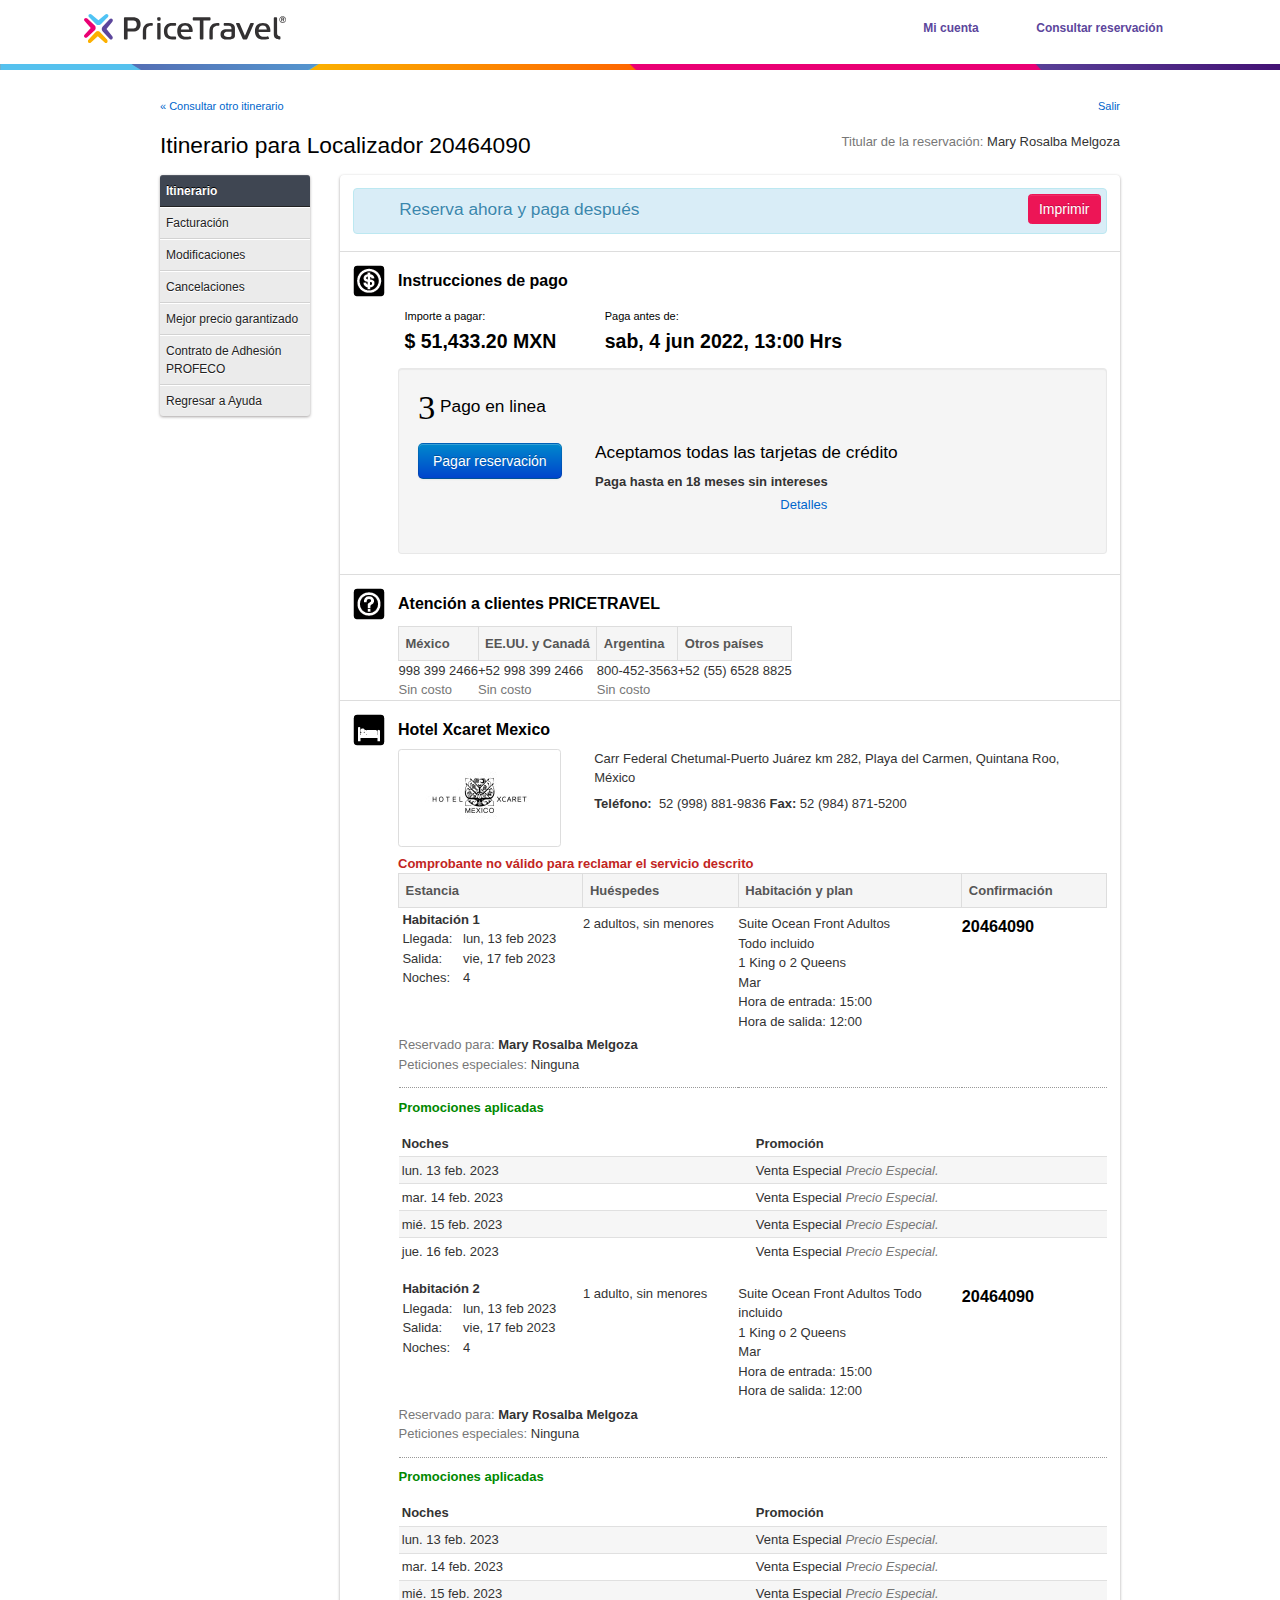
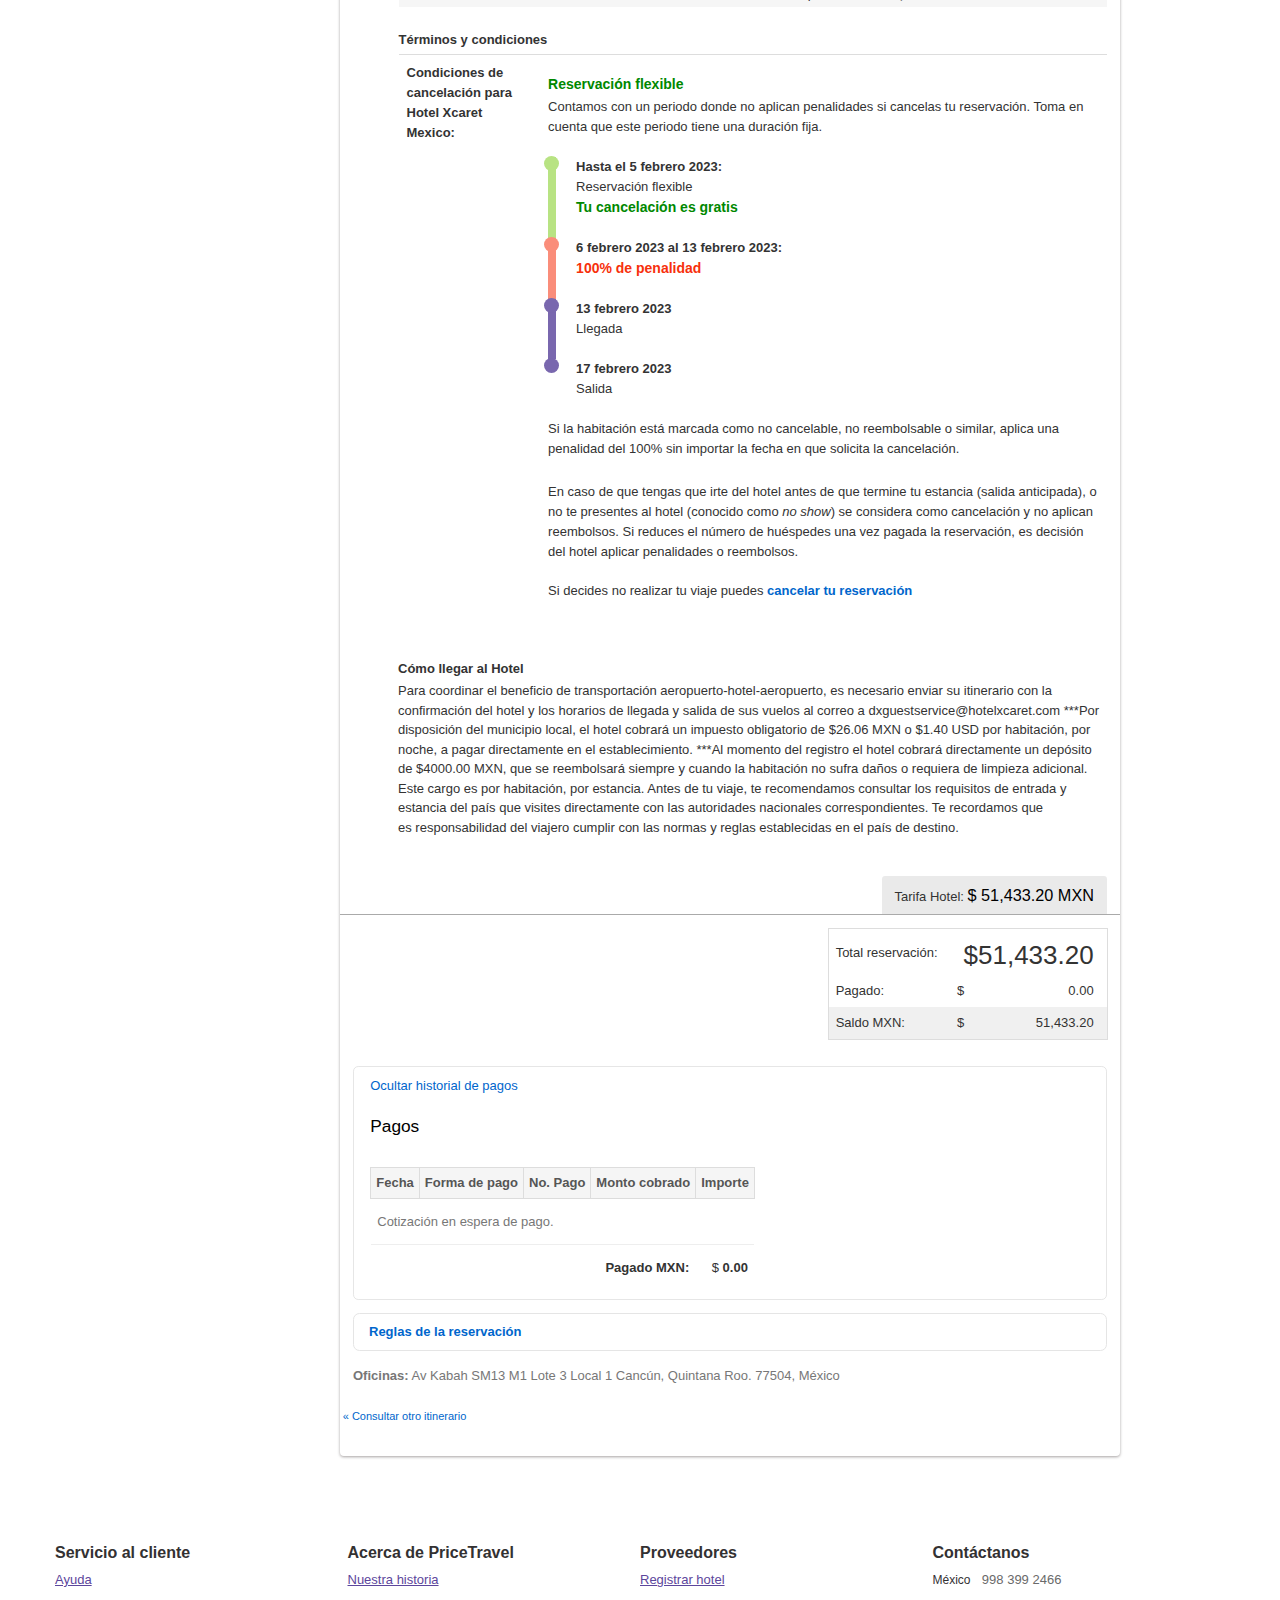
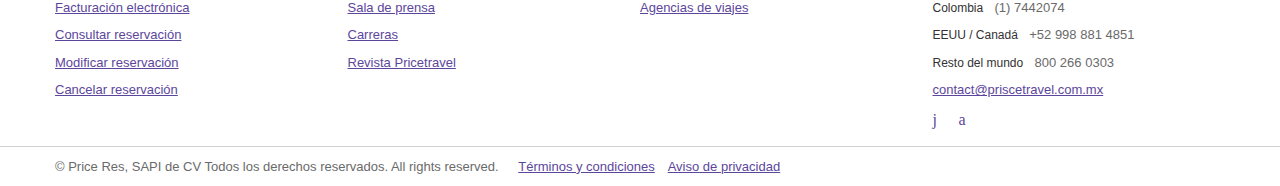
==== Itinerario para Localizador 20464090.html @ 90965171 "Add files via upload" ====
<!DOCTYPE html PUBLIC "-//W3C//DTD XHTML 1.0 Strict//EN" "http://www.w3.org/TR/xhtml1/DTD/xhtml1-strict.dtd">
<!-- saved from url=(0109)file:///C:/Users/K%20A%20i%20S%20e%20N/Pictures/Camera%20Roll/Itinerario%20para%20Localizador%2020464090.html -->
<html xmlns="http://www.w3.org/1999/xhtml"><head><meta http-equiv="Content-Type" content="text/html; charset=UTF-8">
   <title>
   Itinerario para Localizador 20464090
</title>    
       
        
   <link rel="SHORTCUT ICON" href="https://3.cdnpt.com/images/favicon3.ico">
   <link href="./Itinerario para Localizador 20464090_files/master.css" rel="stylesheet" type="text/css">
   <link href="./Itinerario para Localizador 20464090_files/header.css" rel="stylesheet" type="text/css">
   <link href="./Itinerario para Localizador 20464090_files/bootstrap.css" rel="stylesheet" type="text/css">
   <link href="./Itinerario para Localizador 20464090_files/spritespt.css" rel="stylesheet" type="text/css">
   <script type="text/javascript" src="./Itinerario para Localizador 20464090_files/jquery-1.7.2.min.js.descarga"></script>
   <script type="text/javascript" src="./Itinerario para Localizador 20464090_files/jquery.colorbox-min.js.descarga"></script>
   <link href="./Itinerario para Localizador 20464090_files/colorbox.css" rel="stylesheet" type="text/css">

   
   <link href="./Itinerario para Localizador 20464090_files/itinerary.css" rel="stylesheet" type="text/css">
   <link href="./Itinerario para Localizador 20464090_files/itinerario2.css" rel="stylesheet" type="text/css">
   <link href="./Itinerario para Localizador 20464090_files/itineraryprint.css" rel="stylesheet" type="text/css" media="print">
   <link href="./Itinerario para Localizador 20464090_files/itinerarioprint.css" rel="stylesheet" type="text/css" media="print">
   
    <link href="./Itinerario para Localizador 20464090_files/header.css" rel="stylesheet" type="text/css">
     
     

   <style type="text/css">
      .fl-paymentLink {margin-top: 1em;}
      .fl-paymentLink .fl + .fl {margin-left: 5%;}
      .fl-paymentLink .well > h3 { margin: 0 0 1em 0;}
   </style>
    
   
</head>

<body><div id="cboxOverlay" style="display: none;"></div><div id="colorbox" class="" style="padding-bottom: 42px; padding-right: 42px; display: none;"><div id="cboxWrapper" style=""><div style=""><div id="cboxTopLeft" style="float: left;"></div><div id="cboxTopCenter" style="float: left;"></div><div id="cboxTopRight" style="float: left;"></div></div><div style="clear: left;"><div id="cboxMiddleLeft" style="float: left;"></div><div id="cboxContent" style="float: left;"><div id="cboxLoadedContent" class="" style="width: 0px; height: 0px; overflow: hidden;"></div><div id="cboxLoadingOverlay" class="" style=""></div><div id="cboxLoadingGraphic" class="" style=""></div><div id="cboxTitle" class="" style=""></div><div id="cboxCurrent" class="" style=""></div><div id="cboxNext" class="" style=""></div><div id="cboxPrevious" class="" style=""></div><div id="cboxSlideshow" class="" style=""></div><div id="cboxClose" class="" style=""></div></div><div id="cboxMiddleRight" style="float: left;"></div></div><div style="clear: left;"><div id="cboxBottomLeft" style="float: left;"></div><div id="cboxBottomCenter" style="float: left;"></div><div id="cboxBottomRight" style="float: left;"></div></div></div><div style="position: absolute; width: 9999px; visibility: hidden; display: none;"></div></div><div id="cboxOverlay" style="display: none;"></div><div id="colorbox" class="" style="padding-bottom: 42px; padding-right: 42px; display: none;"><div id="cboxWrapper" style=""><div style=""><div id="cboxTopLeft" style="float: left;"></div><div id="cboxTopCenter" style="float: left;"></div><div id="cboxTopRight" style="float: left;"></div></div><div style="clear: left;"><div id="cboxMiddleLeft" style="float: left;"></div><div id="cboxContent" style="float: left;"><div id="cboxLoadedContent" class="" style="width: 0px; height: 0px; overflow: hidden;"></div><div id="cboxLoadingOverlay" class="" style=""></div><div id="cboxLoadingGraphic" class="" style=""></div><div id="cboxTitle" class="" style=""></div><div id="cboxCurrent" class="" style=""></div><div id="cboxNext" class="" style=""></div><div id="cboxPrevious" class="" style=""></div><div id="cboxSlideshow" class="" style=""></div><div id="cboxClose" class="" style=""></div></div><div id="cboxMiddleRight" style="float: left;"></div></div><div style="clear: left;"><div id="cboxBottomLeft" style="float: left;"></div><div id="cboxBottomCenter" style="float: left;"></div><div id="cboxBottomRight" style="float: left;"></div></div></div><div style="position: absolute; width: 9999px; visibility: hidden; display: none;"></div></div>

<script type="text/javascript">
   function hideSplash()
   {
      document.getElementById('splash').style.display = 'none';
      document.getElementById('splashContent').style.display = '';
   }
   
   function showSplash()
   {
      document.getElementById('splash').style.display='';
      document.getElementById('splashContent').style.display='none';
      setInterval("showDotsSplash()", 70);
   }
</script>

<center>
   <div id="splash" style="color: #3366AA; left: 0px; width: 100%; display:none">
      <img style="margin: 0 0 70px 0;" src="./Itinerario para Localizador 20464090_files/logosplash2.gif" alt="PRICETRAVEL">
      <h1>
         Estamos procesando tu solicitud
         <span id="dotsSplash" style="position: absolute; display:"></span>
      </h1>
      
      <img id="aniSpl" style="display:none" src="./Itinerario para Localizador 20464090_files/splashv4.gif" alt="...">
      <script type="text/javascript">
         var iDot = 1
         
         function showDotsSplash()
         {
            if (iDot>7)
            {
               iDot = 0;
               document.getElementById('dotsSplash').innerHTML = "";
            }
            
            document.getElementById('dotsSplash').innerHTML = document.getElementById('dotsSplash').innerHTML + ".";
            iDot+=1;
         }
      </script>
      <h2>
         998 881 4851
      </h2>
      <h4 class="higLit">
         Llámanos sin costo desde México</h4>
   </div>
</center>

    
   <div id="splashContent">
      <div id="divRoomQuoted" style="position: absolute; display: none; left: 526px; z-index: 2;" onmouseout="javascript:hidePopup();"></div>
      <div id="container2"> 
      

<div class="header-container">
    <div class="header-row">
        <div class="header-column header-logo">
            <a href="https://www.pricetravel.com/">
                <svg class="pt-logo" xmlns:xlink="http://www.w3.org/1999/xlink" height="30px" version="1.1" viewBox="0 0 202 30" width="202px" xmlns="http://www.w3.org/2000/svg">
                    <defs>
                        <polygon id="path-1" points="0.546432534 0.423404922 20.4499069 0.423404922 20.4499069 12.4444444 0.546432534 12.4444444"></polygon>
                        <polygon id="path-3" points="0 0.625265723 11.8201447 0.625265723 11.8201447 20.550573 0 20.550573"></polygon>
                    </defs>
                    <g stroke="none" stroke-width="1" fill="none" fill-rule="evenodd">
                        <g id="Image-/-Logotipo">
                            <path d="M14.4377117,6.33697342 L7.51870238,0.526243898 C6.81442203,-0.175414632 5.67205106,-0.175414632 4.96777071,0.526243898 C4.26349035,1.22790242 4.26349035,2.36538164 4.96777071,3.06767921 L12.0593223,10.1334701 C13.3691042,11.4370979 15.499905,11.4370979 16.8103283,10.132831 L23.8890514,3.07982084 C24.2411916,2.72899158 24.4175824,2.26952666 24.4175824,1.8094227 C24.4175824,1.34931874 24.2411916,0.889853828 23.8890514,0.539024563 C23.1847711,-0.162633967 22.0430416,-0.162633967 21.3387612,0.539024563 L14.4377117,6.33697342 Z" id="Fill-1" fill="#4FC3F4"></path>
                            <path d="M22.6695055,5.08333333 C22.7272198,5.02555556 22.7838242,4.96888889 22.835989,4.91666667 L22.6695055,5.08333333 Z" id="Fill-3" fill="#4E67F1"></path>
                            <path d="M22.8476429,3.79388889 L22.9408736,3.70055556 C22.8198956,3.82166667 22.694478,3.94722222 22.5646209,4.07722222 L22.8476429,3.79388889 Z" id="Fill-5" fill="#4E67F1"></path>
                            <path d="M22.9519725,4.80055556 L22.553522,5.19944444 C22.7111264,5.04166667 22.846533,4.90611111 22.9519725,4.80055556" id="Fill-7" fill="#4E67F1"></path>
                            <path d="M22.6695055,3.97222222 C22.7272198,3.91444444 22.7838242,3.85777778 22.835989,3.80555556 L22.6695055,3.97222222 Z" id="Fill-9" fill="#4E67F1"></path>
                            <path d="M23.957533,3.79388889 L24.0507637,3.70055556 C23.9297857,3.82166667 23.8043681,3.94722222 23.674511,4.07722222 L23.957533,3.79388889 Z" id="Fill-11" fill="#4E67F1"></path>
                            <path d="M24.0618626,3.68944444 L23.6634121,4.08833333 C23.8210165,3.93055556 23.9564231,3.795 24.0618626,3.68944444" id="Fill-13" fill="#4E67F1"></path>
                            <g id="Group-17" transform="translate(3.329670, 16.666667)">
                                <g id="Fill-15-Clipped">
                                    <mask id="mask-2" fill="white">
                                        <use xlink:href="#path-1"></use>
                                    </mask>
                                    <g id="path-1"></g>
                                    <path d="M10.4890636,5.58845432 L17.3822547,11.8749729 C18.083907,12.634084 19.2220153,12.6347753 19.9236677,11.8749729 C20.62532,11.1165531 20.62532,9.88524444 19.9236677,9.12544198 L12.858578,1.4810963 C11.5536836,0.0707259259 9.4308338,0.0707259259 8.12530033,1.48178766 L1.07299131,9.11230618 C0.722165134,9.49186173 0.546432534,9.98894814 0.546432534,10.4867259 C0.546432534,10.9845037 0.722165134,11.4815901 1.07299131,11.861837 C1.77464365,12.6202568 2.91211286,12.6202568 3.61376521,11.861837 L10.4890636,5.58845432 Z" id="Fill-15" fill="#FCB000" mask="url(#mask-2)"></path>
                                </g>
                            </g>
                            <path d="M22.5163292,14.994748 L28.3285214,7.702299 C29.0303662,6.96010812 29.0335506,5.75362431 28.3368008,5.00668883 C27.6394142,4.26043114 26.5057629,4.25636434 25.8039181,4.99855523 L18.7402513,12.4692657 C17.4365523,13.8492662 17.4301834,16.1002397 18.725603,17.4890517 L25.7332241,24.9929742 C26.0822358,25.3657642 26.5395176,25.5535148 26.9980733,25.5555481 C27.4566288,25.5569038 27.9151844,25.3718644 28.2661068,25.0011079 C28.9673148,24.258917 28.971136,23.0524331 28.2743863,22.3054977 L22.5163292,14.994748 Z" id="Fill-18" fill="#5C469C"></path>
                            <g id="Group-22" transform="translate(0.000000, 3.333333)">
                                <g id="Fill-20-Clipped">
                                    <mask id="mask-4" fill="white">
                                        <use xlink:href="#path-3"></use>
                                    </mask>
                                    <g id="path-3"></g>
                                    <path d="M6.75288589,10.5929158 L0.563028754,17.4757778 C-0.184420574,18.1762828 -0.188490171,19.3150033 0.554211294,20.0193468 C1.29691276,20.72433 2.50422655,20.7281683 3.25167589,20.0276633 L10.7743261,12.9765522 C12.162737,11.6740606 12.1695196,9.54887542 10.7899262,8.23806734 L3.32696343,1.15624916 C2.95527356,0.803757576 2.46827844,0.626552189 1.9799268,0.625272728 C1.49157515,0.623993266 1.0032235,0.798 0.62949884,1.14857239 C-0.117272222,1.84843771 -0.12134182,2.98779798 0.62068138,3.69214141 L6.75288589,10.5929158 Z" id="Fill-20" fill="#EA0074" mask="url(#mask-4)"></path>
                                </g>
                            </g>
                            <path d="M73.2527473,9.63483146 L73.2527473,24.809613 C73.2527473,25.221598 73.5818995,25.5555556 73.9879564,25.5555556 L75.847205,25.5555556 C76.2538771,25.5555556 76.5836447,25.2203496 76.5824141,24.8083646 L76.5541132,9.63358302 C76.553498,9.22222222 76.224961,8.88888889 75.8189041,8.88888889 L73.9879564,8.88888889 C73.5818995,8.88888889 73.2527473,9.22284644 73.2527473,9.63483146" id="Fill-23" fill="#333132"></path>
                            <path d="M109.53409,6.43263696 L115.82715,6.43263696 L115.82715,24.7792619 C115.82715,25.2078542 116.169731,25.5555556 116.592009,25.5555556 L118.671913,25.5555556 C119.094836,25.5555556 119.437416,25.2078542 119.437416,24.7792619 L119.437416,6.43263696 L125.762613,6.43263696 C126.184893,6.43263696 126.527473,6.08493567 126.527473,5.65634327 L126.527473,4.10962702 C126.527473,3.68038228 126.184893,3.33333333 125.762613,3.33333333 L109.53409,3.33333333 C109.111811,3.33333333 108.769231,3.68038228 108.769231,4.10962702 L108.769231,5.65634327 C108.769231,6.08493567 109.111811,6.43263696 109.53409,6.43263696" id="Fill-25" fill="#333132"></path>
                            <path d="M193.106653,19.2900951 L193.106653,17.6974717 C193.109745,17.6994202 193.114075,17.7013688 193.117168,17.7039669 L193.078818,8.52364893 C193.07758,8.52364893 193.076344,8.52429846 193.075106,8.52429846 L193.075106,4.11730417 C193.075106,3.68407422 192.741088,3.33333333 192.328513,3.33333333 L190.538421,3.33333333 C190.125846,3.33333333 189.791209,3.68407422 189.791209,4.11730417 L189.791209,12.1245887 L189.791209,20.186433 C189.791209,22.0804338 190.391205,23.458066 191.592435,24.3160821 C192.016763,24.6200576 192.472636,24.8701228 192.959437,25.0656284 C193.558196,25.3104974 194.807673,25.470929 195.639008,25.552119 C196.076324,25.5949873 196.450549,25.231256 196.450549,24.7707462 L196.450549,23.0703024 C196.450549,22.6948798 196.196943,22.362975 195.844367,22.3025697 C194.020255,21.9914494 193.106653,21.1750027 193.106653,19.2900951" id="Fill-27" fill="#333132"></path>
                            <path d="M67.0542293,8.88888889 L66.5087968,8.89388264 C65.4036111,8.90761548 64.3924439,9.07553059 63.4790313,9.41198502 C62.5687318,9.74032459 61.7536963,10.2322097 61.0351699,10.8813983 C59.5595134,12.210362 58.8241758,14.3614232 58.8241758,17.3370787 L58.8241758,24.8121099 C58.8241758,25.2228464 59.1560428,25.5555556 59.5651173,25.5555556 L61.4224519,25.5555556 C61.8315263,25.5555556 62.164016,25.2228464 62.164016,24.8121099 L62.164016,17.9575531 L62.164016,16.2640449 C62.2704874,14.8501872 62.6733353,13.789638 63.3725599,13.0811486 C63.7679361,12.6772784 64.2635575,12.3707866 64.8550653,12.1641698 C65.4783279,11.9419476 66.2130428,11.8320849 67.0542293,11.8258427 L67.0542293,11.8245942 L68.0722454,11.8245942 C68.4813198,11.8245942 68.8131868,11.4912609 68.8131868,11.0811486 L68.8131868,9.63171037 C68.8131868,9.221598 68.4813198,8.88888889 68.0722454,8.88888889 L67.0542293,8.88888889 Z" id="Fill-29" fill="#333132"></path>
                            <path d="M92.1208791,11.0403927 L92.1208791,9.63143226 C92.1208791,9.22147344 91.7752066,8.88888889 91.3491149,8.88888889 L88.0603616,8.88888889 C85.6964284,8.88888889 83.7501557,9.55281002 82.2157068,10.8806523 C80.6780153,12.2091186 79.9120879,14.3593743 79.9120879,17.3339157 C79.9120879,20.223595 80.690986,22.3151961 82.2481339,23.6118391 C83.8033361,24.908482 85.7522029,25.5555556 88.0934372,25.5555556 C88.1569943,25.5555556 91.3069597,25.5530597 91.3069597,25.5530597 C91.7563989,25.5530597 92.1208791,25.2030034 92.1208791,24.7699571 L92.1208791,23.3691086 C92.1208791,22.9366862 91.7563989,22.5860061 91.3069597,22.5860061 L88.3314519,22.5697824 C86.6517298,22.5179916 85.401342,22.0949291 84.6146613,21.2693956 C83.7754488,20.3864553 83.3584368,18.9905986 83.3584368,17.0787054 C83.3584368,15.2516743 83.7877711,13.9188402 84.6496826,13.079579 C85.4700874,12.279005 86.7055587,11.8709181 88.3314519,11.8341029 L91.3069597,11.8234951 C91.7563989,11.8234951 92.1208791,11.472815 92.1208791,11.0403927" id="Fill-31" fill="#333132"></path>
                            <path d="M133.647122,8.88888889 L133.101725,8.89388264 C131.996607,8.90761548 130.985504,9.07553059 130.072147,9.41198502 C129.162528,9.74032459 128.34692,10.2322097 127.628439,10.8813983 C126.152875,12.210362 125.417582,14.3614232 125.417582,17.3370787 L125.417582,24.8121099 C125.417582,25.2228464 125.749428,25.5555556 126.1591,25.5555556 L128.015696,25.5555556 C128.425368,25.5555556 128.757214,25.2228464 128.757214,24.8121099 L128.757214,17.9575531 L128.757214,16.2640449 C128.863679,14.8501872 129.266502,13.789638 129.965683,13.0811486 C130.361034,12.6772784 130.856626,12.3707866 131.448719,12.1641698 C132.071319,11.9419476 132.806611,11.8320849 133.647122,11.8258427 L133.647122,11.8245942 L134.665076,11.8245942 C135.074125,11.8245942 135.406593,11.4912609 135.406593,11.0811486 L135.406593,9.63171037 C135.406593,9.221598 135.074125,8.88888889 134.665076,8.88888889 L133.647122,8.88888889 Z" id="Fill-33" fill="#333132"></path>
                            <path d="M142.54342,17.8574208 L147.501823,17.8450024 L147.501823,18.4541224 L147.501823,19.0756609 L147.501823,21.5282849 C147.501823,22.0995289 147.216061,22.4789096 146.642591,22.6701521 C146.06653,22.8613947 145.086772,22.9557741 143.697486,22.9557741 C142.682088,22.9557741 141.802769,22.7334857 141.065359,22.2901506 C140.325357,21.8474364 139.956651,21.1793292 139.956651,20.29328 C139.956651,19.4463486 140.282589,18.8123919 140.934465,18.3883052 C141.325202,18.1349709 141.839704,17.9667022 142.452053,17.8654927 M149.072546,10.1406585 C147.805081,9.30800818 146.266758,8.88888889 144.458223,8.88888889 L144.103774,8.88888889 L144.081743,8.88888889 L140.466618,8.88888889 C140.04089,8.88888889 139.695513,9.2198379 139.695513,9.62840159 L139.695513,10.9962828 C139.695513,11.4042256 140.04089,11.7351746 140.466618,11.7351746 L144.730378,11.7457301 C147.000928,11.9133779 147.501823,13.2471086 147.501823,15.2197634 L147.501823,15.2514302 L142.500652,15.2514302 L142.500652,15.2539139 C140.600103,15.260123 139.128523,15.6910398 138.087855,16.5516313 C137.039409,17.4178112 136.516484,18.7180124 136.516484,20.450993 C136.516484,22.2901506 137.1554,23.6021492 138.436471,24.3838843 C139.714304,25.1656193 141.33557,25.5555556 143.298325,25.5555556 C145.748367,25.5555556 147.635308,25.2749009 148.959149,24.7154542 C150.28234,24.1566286 150.944583,23.1569513 150.944583,21.7189066 L150.944583,14.184694 C150.964671,12.3238043 150.34325,10.9776553 149.072546,10.1406585" id="Fill-35" fill="#333132" fill-rule="nonzero"></path>
                            <path d="M174.589881,15.4737461 C174.791967,14.0670681 175.235361,13.0688203 175.914078,12.4796197 C176.592796,11.8928868 177.53077,11.5992119 178.730658,11.5992119 C179.998351,11.5992119 180.959591,11.9095449 181.617702,12.5277428 C182.273153,13.1484087 182.679984,14.1293814 182.838197,15.4737461 L174.589881,15.4737461 Z M184.654315,11.2679022 C183.42119,9.68292161 181.480096,8.88888889 178.831701,8.88888889 C176.320911,8.88888889 174.375165,9.60826897 172.993798,11.0464121 C171.612431,12.4870232 170.923077,14.5600223 170.923077,17.2703454 C170.923077,19.9158872 171.653645,21.9605061 173.112789,23.3986492 C174.571933,24.8361754 176.580167,25.5555556 179.13749,25.5555556 L179.531026,25.5555556 L179.532356,25.5555556 L180.99017,25.5555556 L180.991499,25.5555556 L181.384372,25.5555556 C182.543045,25.5555556 183.586714,25.4043993 184.51937,25.1076397 C184.985365,24.9595683 185.2167,24.4740176 185.003314,24.0612687 L184.337227,22.7767496 C184.159735,22.4337174 183.736949,22.2739238 183.35006,22.3991676 C182.650735,22.6255933 181.817794,22.6842049 180.851901,22.6872897 L180.777447,22.6872897 C180.767476,22.6866728 180.757505,22.6854388 180.747533,22.6854388 L180.747533,22.6872897 L179.774328,22.6872897 L179.774328,22.6854388 C179.765021,22.6854388 179.75505,22.6866728 179.745078,22.6872897 L179.689239,22.6872897 C178.095814,22.682971 176.865348,22.2800934 175.999833,21.4768062 C175.126341,20.6685833 174.633756,19.4852463 174.522741,17.9317309 L185.64414,17.9317309 C186.098169,17.9317309 186.475752,17.5800613 186.461128,17.1586749 C186.377368,14.6710759 185.774432,12.7085133 184.654315,11.2679022 Z" id="Fill-37" fill="#333132" fill-rule="nonzero"></path>
                            <path d="M96.8975766,15.4737461 C97.0996631,14.0670681 97.5430569,13.0688203 98.2217752,12.4796197 C98.9004936,11.8928868 99.8384677,11.5992119 101.038357,11.5992119 C102.305386,11.5992119 103.267292,11.9095449 103.925402,12.5277428 C104.580854,13.1484087 104.987686,14.1293814 105.145899,15.4737461 L96.8975766,15.4737461 Z M106.962019,11.2679022 C105.728892,9.68292161 103.787797,8.88888889 101.1394,8.88888889 C98.6286075,8.88888889 96.6821948,9.60826897 95.3014917,11.0464121 C93.9201236,12.4870232 93.2307692,14.5600223 93.2307692,17.2703454 C93.2307692,19.9158872 93.9613387,21.9605061 95.4204834,23.3986492 C96.8796281,24.8361754 98.8878632,25.5555556 101.445189,25.5555556 L101.838726,25.5555556 L101.83939,25.5555556 L103.29787,25.5555556 L103.298535,25.5555556 L103.692072,25.5555556 C104.871354,25.5555556 105.931643,25.3988467 106.876265,25.0915986 C107.332289,24.9435272 107.529058,24.4826551 107.319659,24.0779267 L106.632963,22.7545388 C106.456802,22.4145916 106.034016,22.2776256 105.65045,22.4016353 C104.953119,22.6255933 104.122171,22.6842049 103.158936,22.6872897 L103.084483,22.6872897 C103.074512,22.6866728 103.065205,22.6854388 103.055234,22.6854388 L103.055234,22.6872897 L102.082027,22.6872897 L102.082027,22.6854388 C102.072056,22.6854388 102.062749,22.6866728 102.052778,22.6872897 L101.996938,22.6872897 C100.403512,22.682971 99.1730445,22.2800934 98.3075291,21.4768062 C97.4340366,20.6685833 96.9414506,19.4852463 96.830436,17.9317309 L107.977105,17.9317309 C108.428476,17.9317309 108.782792,17.5812953 108.768832,17.1623767 C108.685737,14.6729268 108.082801,12.7097472 106.962019,11.2679022 Z" id="Fill-39" fill="#333132" fill-rule="nonzero"></path>
                            <path d="M51.8222637,13.3775299 C51.170302,14.0996787 49.9726629,14.4610793 48.2299941,14.4610793 L44.6979953,14.4610793 L43.596919,14.4610793 L43.596919,6.43263696 L44.6979953,6.43263696 L48.2299941,6.43263696 C49.9726629,6.43263696 51.170302,6.79925632 51.8222637,7.53119037 C52.471633,8.26377677 52.7969658,9.25273578 52.7969658,10.4961104 C52.7969658,11.69643 52.471633,12.6573381 51.8222637,13.3775299 M54.553244,5.11554708 C53.1838655,3.92827438 51.2312209,3.33333333 48.6946626,3.33333333 L42.8088621,3.33333333 L40.744749,3.33333333 L40.7324356,3.33333333 C40.3040592,3.33333333 39.956044,3.68233932 39.956044,4.11419346 L39.956044,4.12593571 L39.956044,5.65177683 L39.956044,15.2419394 L39.956044,16.2700393 L39.956044,24.7740431 C39.956044,25.2058972 40.3040592,25.5555556 40.7324356,25.5555556 L42.8205274,25.5555556 C43.2489038,25.5555556 43.596919,25.2058972 43.596919,24.7740431 L43.596919,17.5936527 L48.6946626,17.5936527 C51.2085384,17.5936527 53.1559982,16.9654419 54.535746,15.7096727 C55.9148457,14.4558606 56.6043956,12.6729944 56.6043956,10.3636838 C56.6043956,8.05241613 55.9200304,6.30542917 54.553244,5.11554708" id="Fill-41" fill="#333132" fill-rule="nonzero"></path>
                            <path d="M169.041979,8.88888889 L166.985033,8.88888889 C166.672512,8.88888889 166.391048,9.07116104 166.271993,9.34956304 L161.051659,21.602372 C161.030307,21.653558 160.981778,21.6785269 160.933897,21.6779027 C160.886017,21.6785269 160.838135,21.653558 160.816136,21.602372 L155.595802,9.34956304 C155.477393,9.07116104 155.195931,8.88888889 154.883409,8.88888889 L152.825816,8.88888889 C152.275184,8.88888889 151.902487,9.43008739 152.116011,9.92009988 L158.724249,25.0998751 C158.844599,25.3757802 159.124122,25.5555556 159.434701,25.5555556 L160.93325,25.5555556 L160.935191,25.5555556 L162.433741,25.5555556 C162.743673,25.5555556 163.023843,25.3757802 163.144192,25.0998751 L169.75243,9.92009988 C169.965307,9.43008739 169.592612,8.88888889 169.041979,8.88888889" id="Fill-43" fill="#333132"></path>
                            <path d="M75.8442827,6.66666667 L73.9908821,6.66666667 C73.5833572,6.66666667 73.2527473,6.29144668 73.2527473,5.82893348 L73.2527473,4.17106652 C73.2527473,3.70855332 73.5833572,3.33333333 73.9908821,3.33333333 L75.8442827,3.33333333 C76.2518076,3.33333333 76.5824176,3.70855332 76.5824176,4.17106652 L76.5824176,5.82893348 C76.5824176,6.29144668 76.2518076,6.66666667 75.8442827,6.66666667" id="Fill-45" fill="#333132"></path>
                            <path d="M201.088405,6.95639943 C200.837927,7.38557363 200.498336,7.72614024 200.069634,7.97629093 C199.640329,8.2270444 199.172489,8.35181837 198.665513,8.35181837 C198.164557,8.35181837 197.70033,8.2270444 197.271026,7.97629093 C196.84172,7.72614024 196.50213,7.38557363 196.252254,6.95639943 C196.001776,6.52662247 195.876538,6.06188467 195.876538,5.56037773 C195.876538,5.05284308 196.001776,4.58448864 196.252254,4.15471168 C196.50213,3.72553748 196.84172,3.38557363 197.271026,3.13482018 C197.70033,2.88466948 198.164557,2.75929274 198.665513,2.75929274 C199.172489,2.75929274 199.640329,2.88466948 200.069634,3.13482018 C200.498336,3.38557363 200.837927,3.72553748 201.088405,4.15471168 C201.338883,4.58448864 201.46352,5.05284308 201.46352,5.56037773 C201.46352,6.06188467 201.338883,6.52662247 201.088405,6.95639943 M201.551428,3.8864778 C201.252179,3.37592928 200.847561,2.97086599 200.337573,2.67128792 C199.826984,2.37231263 199.269429,2.22222222 198.665513,2.22222222 C198.067016,2.22222222 197.513074,2.37231263 197.003086,2.67128792 C196.492497,2.97086599 196.087878,3.37592928 195.789231,3.8864778 C195.489983,4.39702632 195.340659,4.95519389 195.340659,5.56037773 C195.340659,6.15953386 195.489983,6.71408479 195.789231,7.22463331 C196.087878,7.73578461 196.492497,8.1408479 197.003086,8.43982319 C197.513074,8.73940124 198.067016,8.88888889 198.665513,8.88888889 C199.269429,8.88888889 199.826984,8.73940124 200.337573,8.43982319 C200.847561,8.1408479 201.252179,7.73578461 201.551428,7.22463331 C201.850676,6.71408479 202,6.15953386 202,5.56037773 C202,4.95519389 201.850676,4.39702632 201.551428,3.8864778" id="Fill-47" fill="#333132" fill-rule="nonzero"></path>
                            <path d="M200.3335,8.33111111 L200.33683,8.33555556 C200.33461,8.33444444 200.33461,8.33222222 200.3335,8.33111111" id="Fill-49" fill="#5C469C"></path>
                            <path d="M200.340159,8.33222222 L200.33017,8.33222222 C200.33239,8.33222222 200.3335,8.33444444 200.33572,8.33444444 C200.33683,8.33444444 200.339049,8.33222222 200.340159,8.33222222" id="Fill-51" fill="#5C469C"></path>
                            <path d="M199.284587,5.24230403 C199.179335,5.35528404 199.025411,5.41240876 198.821598,5.41240876 L198.121943,5.41240876 L198.121943,4.20961599 L198.821598,4.20961599 C199.025411,4.20961599 199.179335,4.266106 199.284587,4.379086 C199.38984,4.49206601 199.442162,4.63741669 199.442162,4.81577277 C199.442162,4.98714694 199.38984,5.12932402 199.284587,5.24230403 M200.258629,7.24230403 L200.256804,7.23976515 L199.451896,5.94620755 C199.669093,5.87765789 199.857696,5.74627103 200.018921,5.55077753 C200.179538,5.35528404 200.260454,5.08997144 200.260454,4.75420501 C200.260454,4.34988892 200.127216,4.03951127 199.860738,3.82434148 C199.594869,3.60790225 199.238349,3.5 198.791787,3.5 L197.613324,3.5 C197.442973,3.5 197.304259,3.64471596 197.304259,3.82307204 L197.304259,7.16423358 C197.30365,7.17185021 197.3,7.1781974 197.3,7.18581403 C197.3,7.19343066 197.30365,7.19914313 197.304259,7.20675976 C197.31521,7.36797842 197.438714,7.49492225 197.595072,7.49873056 C197.597506,7.49873056 197.598722,7.5 197.601156,7.5 C197.60359,7.5 197.605415,7.49873056 197.607848,7.49873056 L197.814095,7.49873056 C197.816528,7.49873056 197.818353,7.5 197.820787,7.5 C197.82322,7.5 197.825046,7.49873056 197.826871,7.49873056 C197.990529,7.49492225 198.121943,7.35718819 198.121943,7.18581403 L198.121943,7.18517931 L198.121943,6.08013329 L198.703569,6.08013329 L199.411742,7.33941606 C199.467106,7.43779752 199.568708,7.49873056 199.678219,7.49873056 L200.151551,7.49873056 L200.157027,7.49873056 C200.236118,7.4968264 200.3,7.43018089 200.3,7.34766741 C200.3,7.30641066 200.283573,7.26959695 200.258629,7.24230403" id="Fill-53" fill="#333132" fill-rule="nonzero"></path>
                        </g>
                    </g>
                </svg>
            </a>
        </div>
        
        <ul class="header-column desktop-shortcuts">
            <li>
                <a href="https://www.pricetravel.com/?loginOpen=open&amp;loginTimeout=0">Mi cuenta</a>
            </li>
            <li>
                <a href="https://www.pricetravel.com/ayuda/consultar-itinerario">Consultar reservación</a>
            </li>
        </ul>
        <ul class="header-column mobile-shortcuts">
            <li>
                <a title="Iniciar sesión" href="https://www.pricetravel.com.mx/clientes">
                    <svg width="24px" height="26px" viewBox="0 0 26 26" version="1.1" xmlns="http://www.w3.org/2000/svg" xmlns:xlink="http://www.w3.org/1999/xlink">
                        <g stroke="none" stroke-width="1" fill="none" fill-rule="evenodd">
                            <polygon id="pathLogin" points="0 0 24 0 24 24 0 24"></polygon>
                            <path fill="#5C469C" d="M12,12 C14.21,12 16,10.21 16,8 C16,5.79 14.21,4 12,4 C9.79,4 8,5.79 8,8 C8,10.21 9.79,12 12,12 Z M12,14 C9.33,14 4,15.34 4,18 L4,19 C4,19.55 4.45,20 5,20 L19,20 C19.55,20 20,19.55 20,19 L20,18 C20,15.34 14.67,14 12,14 Z" id="Shape" fill-rule="nonzero"></path>
                        </g>
                    </svg>
                </a>
                <a class="help" title="Consultar reservación" href="https://www.pricetravel.com/ayuda/consultar-itinerario">
                    <svg width="24px" height="24px" viewBox="0 0 24 24" version="1.1" xmlns="http://www.w3.org/2000/svg" xmlns:xlink="http://www.w3.org/1999/xlink">
                        <g stroke="none" stroke-width="1" fill="none" fill-rule="evenodd">
                            <polygon id="pathHelp" points="0 0 24 0 24 24 0 24"></polygon>
                            <path fill="#5C469C" d="M20,7 L16,7 L16,5 C16,3.89 15.11,3 14,3 L10,3 C8.89,3 8,3.89 8,5 L8,7 L4,7 C2.89,7 2.01,7.89 2.01,9 L2,20 C2,21.11 2.89,22 4,22 L20,22 C21.11,22 22,21.11 22,20 L22,9 C22,7.89 21.11,7 20,7 Z M14,7 L10,7 L10,5 L14,5 L14,7 Z" id="Shape" fill-rule="nonzero"></path>
                        </g>
                    </svg>
                </a>
            </li>
        </ul>
        <ul class="header-column tablet-booker">
        </ul>
    </div>
        <img class="header-line" src="./Itinerario para Localizador 20464090_files/pt-line-header.png" alt="PRICETRAVEL - reserva tu viaje" "="">
    </div>
  
         <div id="Content">
            
   
<div class="reslinks">
    
   <a class="smallv" onclick="backPage(); return false;" href="https://www.pricetravel.com.mx/ayuda/cerrar-sesion" title="Consultar otro itinerario">« Consultar otro itinerario</a>
   <span class="fr">
      <a href="https://www.pricetravel.com.mx/ayuda/cerrar-sesion" class="smallv">
         Salir
      </a>
   </span>
   
</div>
<div id="secTitle">
   <div class="group">
      <div class="group printable">
         <div class="fr right">
            <h3>
               Itinerario para Localizador 20464090</h3>
            <div>
               Creado el sab, 4 jun 2022
               <br>
               Titular de la reservación:&nbsp;Mary Rosalba Melgoza
            </div>
         </div>
          
        <img src="./Itinerario para Localizador 20464090_files/logoprint3.gif" alt="PriceTravel.com.mx" class="printable">

         
      </div>
      
      <div class="fl">
         <h2>
            Itinerario para Localizador 20464090</h2>
      </div>
      <p class="fr">
         <span class="light">
            Titular de la reservación:
         </span>
         Mary Rosalba Melgoza</p>
   </div>
</div>
 
   <div id="helpleft">
      <div class="hotsidbar">
         <ul>
            <li>
               <a class="active" href="https://www.pricetravel.com.mx/ayuda/reservacion" title="Consulta tu reservación">
                  Itinerario
               </a>
            </li>
             
            <li>
               <a id="lnkInvoicing" href="https://www.pricetravel.com.mx/ayuda/facturacion" title="Modificar reservación">
                  Facturación
               </a>
            </li>
            
            <li>
               <a id="lnkChangeReservation" href="http://www.pricetravel.com.mx/ayuda/modificar-reservacion" title="Modificar reservación">
                  Modificaciones
               </a>
            </li>
            
            <li>
               <a id="lnkCancelReservation" href="http://www.pricetravel.com.mx/ayuda/cancelar-reservacion" title="Cancelar reservación">
                  Cancelaciones
               </a>
            </li>
            
            <li>
               <a href="http://www.pricetravel.com.mx/ayuda/garantia-precios">
                  Mejor precio garantizado
               </a>
            </li>
            
            <li>
               <a href="http://www.pricetravel.com.mx/ayuda/contrato-adhesion">
                  Contrato de Adhesión PROFECO
               </a>
            </li>
            
                     <li style="margin: 10px 0 0 0;">                            
                        <a class="imptt" href="http://www.pricetravel.com.mx/ayuda" title="Regresar a Ayuda">Regresar a Ayuda </a>
                     </li>
            
         </ul>
      </div> 
   </div>


   <div id="itinerary">
       
      
      <div id="itineraryAlerts" class="group">
         <div class="fr">
            <input type="button" class="but mSprite" onclick="window.print(); return false;" name="printrec" value="Imprimir">
         </div>
         
                         <div class="group">
	                    <h3 class="nm info"> <img src="./Itinerario para Localizador 20464090_files/1px.gif" class="infoIcon mSprite">&nbsp;
		                  Reserva ahora y paga después
	                   </h3>  
                     </div>
                   
         
      </div>
      

     
      <div class="printable">
         <h2>
            Itinerario de viaje</h2>
      </div>
      
      <table id="items" width="100%">
         
          <tbody><tr class="item">
            <td class="itemImage">
               <img src="./Itinerario para Localizador 20464090_files/quote.gif" alt="">
            </td>
            <td class="itemData">
                <div class="group itemHdr">
                  <h3>
                     Instrucciones de pago
                     
                  </h3>
               </div>
               
                    <div class="group" id="payQuote">
                       
                             <div class="stats fl">
                                <h3>
                                   Importe a pagar:</h3>
                                <p>
                                   $
                                   51,433.20 MXN</p>
                             </div>
                          
                       <div class="stats fl">
                          <h3>
                             Paga antes de:</h3>
                          <p>
                             sab, 4 jun 2022, 13:00 Hrs
                             
                          </p>
                       </div>
                    </div>
                

        <div class="well">
            <h3>
                <span class="ptw-icon-laptop large-icon"></span>
                Pago en linea
            </h3>
            <div class="group">
                <div class="fl">
                  <form action="https://www.hotelxcaretmex.com/Orden%20de%20pago%20Localizador%20de%20tu%20reservaci%C3%B3n%2020464090.pdf" method="post" target="_blank">
                     <input type="hidden" name="keyValidation" value="4641b553-25f6-4270-b93f-eb55c88f3812">
                     <input type="hidden" name="masterLocatorId" value="20464090">
                     <button type="submit" value="Pagar reservación" class="btn btn-primary btn-large no-print">Pagar reservación</button>
                  </form>
                </div>
                <div class="fl">
                    <h3>Aceptamos todas las tarjetas de crédito</h3>
                        <h4>Paga hasta en 18 meses sin intereses </h4>
                    <p class="no-print">
                        <a id="paymentOptionsLink" href="https://www.pricetravel.com.mx/info/metodos-pagos" class="box ap_colorbox_simple cboxElement" style="text-decoration:none;">
                            <img src="./Itinerario para Localizador 20464090_files/1px.gif" alt="" class="bank2 spriteBank" title="American Express"><img src="./Itinerario para Localizador 20464090_files/1px.gif" alt="" class="bank3 spriteBank" title="Banamex"><img src="./Itinerario para Localizador 20464090_files/1px.gif" alt="" class="bank4 spriteBank" title="Santander"><img src="./Itinerario para Localizador 20464090_files/1px.gif" alt="" class="bank5 spriteBank" title="HSBC"><img src="./Itinerario para Localizador 20464090_files/1px.gif" alt="" class="bank6 spriteBank" title="Banorte"><img src="./Itinerario para Localizador 20464090_files/1px.gif" alt="" class="bank7 spriteBank" title="Scotiabank Inverlat"><img src="./Itinerario para Localizador 20464090_files/1px.gif" alt="" class="bank8 spriteBank" title="Bancomer"><img src="./Itinerario para Localizador 20464090_files/1px.gif" alt="" class="bank9 spriteBank" title="IXE"><img src="./Itinerario para Localizador 20464090_files/1px.gif" alt="" class="bank10 spriteBank" title="Inbursa"><img src="./Itinerario para Localizador 20464090_files/1px.gif" alt="" class="bank11 spriteBank" title="Banco del Bajio">
                            &nbsp;Detalles<img src="./Itinerario para Localizador 20464090_files/1px.gif" class="pointR mSprite">
                        </a>
                    </p>
                </div>
            </div>
        </div>

            </td>
         </tr> 

                  
         <tr class="item item-customerService">
            <td class="itemImage">
               <img src="./Itinerario para Localizador 20464090_files/cs.gif" alt="">
            </td>
            <td class="itemData">
               <div class="group itemHdr">
                  <h3>
                     Atención a clientes PRICETRAVEL</h3>
               </div>
               <table class="itemDesc">
                 <tbody>
                   <tr class="title">
                     <th> México </th>
                     <th> EE.UU. y Canadá </th>
                     <th> Argentina </th>
                     <th> Otros países </th>
                   </tr>
                   <tr>
                     <td> 998 399 2466<br>
                       <span class="light">Sin costo</span></td>
                     <td> +52 998 399 2466<br>
                       <span class="light">Sin costo</span></td>
                     <td> 800-452-3563<br>
                       <span class="light">Sin costo</span></td>
                     <td> +52 (55) 6528 8825 </td>
                   </tr>
                 </tbody>
               </table></td>
         </tr>
         
         <tr class="item">
            <td class="itemImage">
               <img src="./Itinerario para Localizador 20464090_files/hotelIcon2.gif" alt="hotel">
            </td>
            <td class="itemData">
                

<div class="group itemHdr">
   <div class="fr num"></div>
   <h3>Hotel Xcaret Mexico</h3>
   <div class="provLogo"><img src="./Itinerario para Localizador 20464090_files/03153241_lg.jpg" alt=""></div>
   <div class="provData">
      <ul>
         <li>Carr Federal Chetumal-Puerto Juárez km 282, Playa del Carmen, Quintana Roo, México</li>
         <li><b>Teléfono:&nbsp;</b> 52 (998) 881-9836
         <b>Fax:&nbsp;</b>52 (984) 871-5200</li>
      </ul>
   </div>
</div>

<b class="red">Comprobante no válido para reclamar el servicio descrito</b>

<table class="itemDesc">
   <tbody><tr class="title">
      <th>Estancia</th>
      <th>Huéspedes</th>
      <th>Habitación y plan</th>
      <th>Confirmación</th>
   </tr>
   
      <tr class="roomData">
         <td class="vam stay">
            <ul class="nm">
               <li><b>Habitación 1</b></li>
               <li><span style="width:57px; display:inline-block;">Llegada:</span>&nbsp;lun, 13 feb 2023</li>
               <li><span style="width:57px; display:inline-block;">Salida:</span>&nbsp;vie, 17 feb 2023</li>
               <li><span style="width:57px; display:inline-block;">Noches:</span>&nbsp;4</li>
            </ul>
         </td>
         <td>
            2 adultos, sin menores<br>
         </td>
         <td>
            <ul class="nm">
               <li>Suite Ocean Front Adultos</li>
               <li>Todo incluido</li>
                <li>1 King o 2 Queens</li>
                <li>Mar</li>
               <li>Hora de entrada:&nbsp;15:00</li>
               <li>Hora de salida:&nbsp;12:00</li>
            </ul>
         </td>
         <td>
         <!-- Si es una reserva por tiempo límite, entonces no se muestra como pendiente de pago -->
                <span class="confirm" style="color: #000;">20464090</span></td>
      </tr>
      <tr class="roomMeta">
         <td colspan="20">
            <span class="light">Reservado para:</span>&nbsp;<b>Mary Rosalba Melgoza</b><br>
            <span class="light">Peticiones especiales:&nbsp;</span>Ninguna
            
         </td>
      </tr>
   
   
   <tr>
      <td colspan="100%">
         <h4 class="itinerary-appliedPromos-title">Promociones aplicadas</h4>
         
         <table class="itinerary-appliedPromosTable"><tbody><tr><th class="">Noches</th><th class="">Promoción</th></tr><tr class=""><td>lun. 13 feb. 2023</td><td><span class="itinerary-appliedPromosTable-promoTitle">Venta Especial</span><span class="itinerary-appliedPromosTable-promoDescription">  Precio Especial.</span></td></tr><tr class=""><td>mar. 14 feb. 2023</td><td><span class="itinerary-appliedPromosTable-promoTitle">Venta Especial</span><span class="itinerary-appliedPromosTable-promoDescription">  Precio Especial.</span></td></tr><tr class=""><td>mié. 15 feb. 2023</td><td><span class="itinerary-appliedPromosTable-promoTitle">Venta Especial</span><span class="itinerary-appliedPromosTable-promoDescription">  Precio Especial.</span></td></tr><tr class=""><td>jue. 16 feb. 2023</td><td><span class="itinerary-appliedPromosTable-promoTitle">Venta Especial</span><span class="itinerary-appliedPromosTable-promoDescription">  Precio Especial.</span></td></tr></tbody></table>
      
      </td>
   </tr>

     
      <tr class="roomData">
         <td class="vam stay">
            <ul class="nm">
               <li><b>Habitación 2</b></li>
               <li><span style="width:57px; display:inline-block;">Llegada:</span>&nbsp;lun, 13 feb 2023</li>
               <li><span style="width:57px; display:inline-block;">Salida:</span>&nbsp;vie, 17 feb 2023</li>
               <li><span style="width:57px; display:inline-block;">Noches:</span>&nbsp;4</li>
            </ul>
         </td>
         <td>
            1 adulto, sin menores<br>
         </td>
         <td>
            <ul class="nm">
               <li>Suite Ocean Front Adultos Todo incluido</li>
                <li>1 King o 2 Queens</li>
                <li>Mar</li>
               <li>Hora de entrada:&nbsp;15:00</li>
               <li>Hora de salida:&nbsp;12:00</li>
            </ul>
         </td>
         <td>
         <!-- Si es una reserva por tiempo límite, entonces no se muestra como pendiente de pago -->
                <span class="confirm" style="color: #000;">20464090</span></td>
      </tr>
      <tr class="roomMeta">
         <td colspan="20">
            <span class="light">Reservado para:</span>&nbsp;<b>Mary Rosalba Melgoza</b><br>
            <span class="light">Peticiones especiales:&nbsp;</span>Ninguna
            
         </td>
      </tr>
   
   
   <tr>
      <td colspan="100%">
         <h4 class="itinerary-appliedPromos-title">Promociones aplicadas</h4>
         
         <table class="itinerary-appliedPromosTable"><tbody><tr><th class="">Noches</th><th class="">Promoción</th></tr><tr class=""><td>lun. 13 feb. 2023</td><td><span class="itinerary-appliedPromosTable-promoTitle">Venta Especial</span><span class="itinerary-appliedPromosTable-promoDescription">  Precio Especial.</span></td></tr><tr class=""><td>mar. 14 feb. 2023</td><td><span class="itinerary-appliedPromosTable-promoTitle">Venta Especial</span><span class="itinerary-appliedPromosTable-promoDescription">  Precio Especial.</span></td></tr><tr class=""><td>mié. 15 feb. 2023</td><td><span class="itinerary-appliedPromosTable-promoTitle">Venta Especial</span><span class="itinerary-appliedPromosTable-promoDescription">  Precio Especial.</span></td></tr></tbody></table>
      
      </td>
   </tr>

     
      <tr>
         <td colspan="20">
            <h4>Términos y condiciones</h4>
            <table class="table table-two-columns table-th-onLeft">
               <tbody>
                  
                  <tr>
                     <th>Condiciones de cancelación para Hotel Xcaret Mexico:</th>
                     <td>
                         
                                    <div class="timeline">
                                    
                                            <h4>Reservación flexible</h4>
                                            <p>Contamos con un periodo donde no aplican penalidades si cancelas tu reservación. Toma en cuenta que este periodo tiene una duración fija.</p>
                                            
                                                     
                                        <div class="timeline-item timeline--green">
                                        <div class="timeline-point"></div>
                                        
                                                <p><strong>Hasta el 5 febrero 2023:</strong>
                                           
                                        
                                        <br>
                                        Reservación flexible
                                            <br> 
                                            <b>Tu cancelación es gratis</b>
                                            
                                        </p>
                                        </div>
                                        
                                                     
                                        <div class="timeline-item timeline--red">
                                        <div class="timeline-point"></div>
                                        
                                             <p><strong>6 febrero 2023 al 13 febrero 2023:</strong>
                                           
                                        
                                        <br>
                                        
                                            <b>100% de penalidad</b>
                                            
                                        </p>
                                        </div>
                                        
                                    <div class="timeline-item timeline--purple">
                                        <div class="timeline-point"></div>
                                        <p><strong>13 febrero 2023</strong>
                                            <br>
                                            Llegada
                                        </p>
                                    </div>
                                    <div class="timeline-item timeline--purple no-border">
                                        <div class="timeline-point"></div>
                                        <p><strong>17 febrero 2023</strong>
                                            <br>
                                            Salida
                                        </p>
                                    </div>
                                    </div>
                                    Si la habitación está marcada como no cancelable, no reembolsable o similar, aplica una penalidad del 100% sin importar la fecha en que solicita la cancelación.
                                <br><br>
                            
                           <p>
                              En caso de que tengas que irte del hotel antes de que termine tu estancia (salida anticipada), o no te presentes al hotel (conocido como <em>no show</em>) se considera como cancelación y no aplican reembolsos. Si reduces el número de huéspedes una vez pagada la reservación, es decisión del hotel aplicar penalidades o reembolsos.
                           </p>
                         
                         <p>Si decides no realizar tu viaje puedes <a href="http://www.pricetravel.com.mx/ayuda/cancelacion/informacion-reserva"><strong>cancelar tu reservación</strong></a> </p>                    
                        
                        </td>
                  </tr>




               </tbody>
            </table>
         </td>
      </tr>
     
      
      
</tbody></table>

<h4>Cómo llegar al Hotel</h4>
<p>Para coordinar el beneficio de transportación aeropuerto-hotel-aeropuerto, es necesario enviar su itinerario con la confirmación del hotel y los horarios de llegada y salida de sus vuelos al correo a dxguestservice@hotelxcaret.com

***Por disposición del municipio local, el hotel cobrará un impuesto obligatorio de $26.06 MXN o $1.40 USD por habitación, por noche, a pagar directamente en el establecimiento.

***Al momento del registro el hotel cobrará directamente un depósito de $4000.00 MXN, que se reembolsará siempre y cuando la habitación no sufra daños o requiera de limpieza adicional. Este cargo es por habitación, por estancia. Antes de tu viaje, te recomendamos consultar los requisitos de entrada y estancia del país que visites directamente con las autoridades nacionales correspondientes. Te recordamos que es&nbsp;responsabilidad del viajero cumplir con las normas y reglas establecidas en el país de destino.</p>

<div class="itemrate holamundo">
 Tarifa Hotel:&nbsp;<span class="num">$&nbsp;51,433.20 MXN</span>
</div>
   
<!--End New Coupon -->

            </td>
         </tr>
         
      </tbody></table>
      
      <div class="totalswrap group">
         <div class="fr">
            <table class="totals">
               <tbody><tr class="importe">
                  <td class="firstcol">
                     Total reservación:
                  </td>
                  <td class="lastcol right">
                     <span class="fl">$</span>
                      51,433.20
                  </td>
               </tr>
               

               <tr class="pagado">
                  <td class="firstcol">
                     Pagado:
                  </td>
                  <td class="lastcol right">
                      
                        <span class="fl">$</span>0.00
                      
                  </td>
               </tr>
                
               <tr class="saldo">
                  <td class="firstcol">
                     Saldo&nbsp;MXN:
                  </td>
                  <td class="lastcol right">
                     <span class="fl">$</span>51,433.20
                  </td>
               </tr>
            </tbody></table>
            
         </div>
      </div>
      
      
      <div id="receipt">
         <a href="https://www.pricetravel.com/ayuda/reservacion?masterLocatorId=20464090&amp;email=alcantara.th@gmail.com#" onclick="showHidden(); return false;" id="showHistory" style="display: block;">
            Ocultar historial de pagos
         </a>
         <div id="historyHidden" class="nojavascript" style="display: block;">
            
               <h3>Pagos</h3>
                   <table class="list" cellspacing="0" cellpadding="0" width="100%"><tbody><tr class="nb"><td colspan="5"><h3></h3></td></tr><tr class="title"><th>Fecha</th><th>Forma de pago</th><th>No. Pago</th><th>Monto cobrado</th><th>Importe</th></tr><tr><td colspan="5" class="ct"> <span class="light">Cotización en espera de pago.</span></td></tr><tr class="tt"><td colspan="4" class="right"><strong>Pagado MXN:</strong></td><td class="right"><span class="floatleft">$</span> <strong>0.00</strong></td></tr></tbody></table>
            
         </div>
      </div>
      
      
      <div class="accordion group" id="xldPolicy">
         <div class="accordion-group">
            <div class="accordion-heading">
               <a href="https://www.pricetravel.com/ayuda/reservacion?masterLocatorId=20464090&amp;email=alcantara.th@gmail.com#policyCollapse" onclick="showHiddenPolicies(); return false;" data-toggle="collapse" data-parent="#xldPolicy" class="accordion-toggle"><b>
                     Reglas de la reservación</b> </a>
            </div>
            <div id="policyCollapse" class="accordion-body" style="display: none;">
               <div class="accordion-inner">
                  <table class="table table-two-columns table-th-onLeft">
                     <tbody>
                        
                    
                        <tr>
                           <th>Reglas generales de cancelación</th>
                           <td>
                              <ul class="bullet-list">
                                 <li>Si decides cancelar toma en cuenta que todas las cancelaciones están sujetas a una penalidad. El monto de la penalidad depende del servicio reservado y la fecha en que solicites la cancelación con respecto a la fecha del viaje.</li>
                                 <li>Consulta la política de cancelación aplicable a tu reservación en: <a href="http://www.pricetravel.com.mx/ayuda/cancelar-reservacion">www.pricetravel.com.mx/ayuda/cancelar-reservacion</a></li>
                              </ul>
                           </td>
                        </tr>
                        <tr>
                           <th>Modificaciones</th>
                           <td>
                              <ul class="bullet-list">
                                 <li>Todas las modificaciones están sujetas a disponibilidad y pueden generar un cargo extra, dependiendo del cambio solicitado y la fecha de la solicitud.</li>
                              </ul>
                           </td>
                        </tr>
                        <tr>
                           <th>Términos y condiciones</th>
                           <td>
                              <ul class="bullet-list">
                                 

                                    <li><a href="http://www.pricetravel.com.mx/info/politicas-reservacion">Términos y condiciones</a> aceptados durante el proceso de reservación.</li>
                                    
                                    <li><a href="http://www.pricetravel.com.mx/info/aviso-privacidad">Aviso de Privacidad</a> aceptado durante el proceso de reservación</li>
                                 
                                    <li>
                                       <a href="http://www.pricetravel.com.mx/ayuda/contrato-adhesion">Contrato de Adhesión PROFECO</a> que rige esta reservación
                                    </li>
                                 
                                </ul>
                           </td>
                        </tr>
                     </tbody>
                  </table>
               </div>
            </div>
         </div>
      </div>
      
      <p class="light">
         <b>
            Oficinas:</b>
         Av Kabah SM13 M1 Lote 3 Local 1 Cancún, Quintana Roo. 77504, México</p>
      
      <div>
         <p class="smallv padding printHidden">
            <a onclick="backPage(); return false;" href="http://www.pricetravel.com.mx/ayuda/cerrar-sesion" title="Consultar otro itinerario">«
               Consultar otro itinerario
            </a>
         </p>
      </div>
      <form id="frmReservation" method="post" action="https://www.pricetravel.com/ayuda/reservacion?masterLocatorId=20464090&amp;email=alcantara.th@gmail.com">
      <input type="hidden" name="IdReservation" value="20464090">
      <input type="hidden" name="email" value="alcantara.th@gmail.com">
      </form>
   </div>
   
         </div>
         <div class="clear"></div>
         
         
<footer id="pt-footer" class="footer-wrapper">
    <div class="footer-line-pt"></div>
    <div class="footer-navigation">
            <div class="footer-section-group footer-width">
                <div class="footer-navigation-column">
                    <div class="footer-navigation-group-title">
                        Servicio al cliente
                        <span class="ptw-icon-chevdown"></span>
                    </div>
                    <ul class="footer-list">
                        <li><a class="footer-navigation-link" href="https://www.pricetravel.com/ayuda">Ayuda</a></li>
                        <li><a class="footer-navigation-link" href="https://www.pricetravel.com/ayuda/factura-electronica">Facturación electrónica</a></li>
                        <li><a class="footer-navigation-link" href="https://www.pricetravel.com/ayuda/consultar-itinerario">Consultar reservación</a></li>
                        <li><a class="footer-navigation-link" href="https://www.pricetravel.com/ayuda/modificar-reservacion">Modificar reservación</a></li>
                        <li><a class="footer-navigation-link" href="https://www.pricetravel.com/ayuda/cancelar-reservacion">Cancelar reservación</a></li>
                    </ul>
                </div>
                <div class="footer-navigation-column">
                    <div class="footer-navigation-group-title">
                        Acerca de PriceTravel
                        <span class="ptw-icon-chevdown"></span>
                    </div>
                    <ul class="footer-list">
                        <li><a class="footer-navigation-link" href="https://www.pricetravel.com/info/acerca-nosotros">Nuestra historia</a></li>
                        <li><a class="footer-navigation-link" href="http://www.pricetravelholding.com/comunicados/">Sala de prensa</a></li>
                        <li><a class="footer-navigation-link" href="https://pricetravelholding-careers.com/">Carreras</a></li>
                        <li><a class="footer-navigation-link" href="http://revista.pricetravel.com.mx/">Revista Pricetravel</a></li>
                    </ul>
                </div>
                <div class="footer-navigation-column">
                    <div class="footer-navigation-group-title">
                        Proveedores
                        <span class="ptw-icon-chevdown"></span>
                    </div>
                    <ul class="footer-list">
                        <li><a class="footer-navigation-link" href="https://join.pricetravel.com/">Registrar hotel</a></li>
                        <li><a class="footer-navigation-link" href="https://www.travelinn.com.mx/">Agencias de viajes</a></li>
                    </ul>
                </div>
                <div class="footer-navigation-column">
                    <div class="footer-navigation-group-title">
                        Contáctanos
                        <span class="ptw-icon-chevdown"></span>
                    </div>
                    <ul class="footer-list">
                        <li><span class="footer-country-title">México </span>998 399 2466</li>
                        <li><span class="footer-country-title">Colombia </span>(1) 7442074</li>
                        <li><span class="footer-country-title">EEUU / Canadá </span>+52 998 881 4851</li>
                        <li><span class="footer-country-title">Resto del mundo </span>800 266 0303</li>
                        <li><a class="footer-navigation-link" href="mailto:contact@priscetravel.com.mx">contact@priscetravel.com.mx</a></li>
                        <li class="footer-social-media">
                            <a title="PriceTravel en Facebook" href="https://www.pricetravel.com/ayuda/reservacion?masterLocatorId=20464090&amp;email=alcantara.th@gmail.com" rel="nofollow" class="footerSection__socialLinkIcon">
                                <span class="ptw-icon-facebook-sq footer-icon-social-link"></span>
                            </a>
                            <a title="PriceTravel en Twitter" href="https://www.pricetravel.com/ayuda/reservacion?masterLocatorId=20464090&amp;email=alcantara.th@gmail.com" rel="nofollow" class="footerSection__socialLinkIcon">
                                <span class="ptw-icon-twitter footer-icon-social-link"></span>
                            </a>
                            <a title="PriceTravel en Instagram" href="https://www.instagram.com/pricetravel/" rel="nofollow" class="footerSection__socialLinkIcon">
                                <span class="ptw-icon-instagram footer-icon-social-link"></span>
                            </a>
                        </li>
                    </ul>
                </div>
            </div>
        <div class="footer-site-legal">
            <div class="footer-site-legal-title">
                © Price Res, SAPI de CV Todos los derechos reservados. All rights reserved.
                <a class="footer-navigation-link" href="https://www.pricetravel.com/info/politicas-reservacion?completePage=true">Términos y condiciones</a>
                <a class="footer-navigation-link" href="https://www.pricetravel.com/info/aviso-privacidad">Aviso de privacidad</a>
            </div>
        </div>
    </div>
</footer> 
         
      </div> 
      <div id="Footer1_statisticsContainer"></div>
   </div>
   
   <script type="text/javascript" language="javascript">
      function setCookie(name, value, days) { var expires = ""; var date = null; if (days) { date = new Date(); date.setTime(date.getTime() + (days * 24 * 60 * 60 * 1000)); expires = "; expires=" + date.toGMTString(); } document.cookie = name + "=" + value + expires + "; path=/"; }
      function changeLanguage() { var preLan = "2"; switch (preLan) { case "1": preLan = "2"; break; case "2": preLan = "1"; break; default: preLan = "0"; break; } setCookie("preLan", preLan, 7); }
      function movebglogo(id, pos) { document.getElementById(id).style.backgroundPosition = pos; }
      function monitorMouseMoveForElement(elem) { var isMouseOver = false; _e(elem, "onmouseover", function (evt) { isMouseOver = true; }); _e(elem, "onmouseout", function (evt) { isMouseOver = contains(this, (evt = evt || window.event, evt.relatedTarget || evt.toElement)); }); function contains(cer, cee) { if (cer.contains) { return cer.contains(cee); } else if (typeof cee.parentNode != "undefined") { return (function (cr, ce) { return cr == ce || ce && ce.parentNode && arguments.callee(cr, ce.parentNode) || false; })(cer, cee); } else { return false; } } function _e(obj, evt, func) { if (obj[evt]) { obj[evt] = (function (x) { return function (evt) { func.call(this, evt); return x.call(this, evt); } })(obj[evt]); } else { obj[evt] = func; } } return function () { return isMouseOver; }; }
      function navigate(url) { var form = document.createElement("form"); form.name = "linkForm"; form.action = url; form.method = "post"; hdn = document.createElement("input"); hdn.setAttribute("type", "hidden"); hdn.setAttribute("id", "ReturnUrl"); hdn.setAttribute("name", "ReturnUrl"); hdn.setAttribute("value", document.location.href); form.appendChild(hdn); document.body.appendChild(form); form.submit(); }
   </script>
   
    <script type="text/javascript" src="./Itinerario para Localizador 20464090_files/transactionsview.js.descarga"></script>
   
   <script language="javascript" type="text/javascript">
      function backPage() {
         YAHOO.util.Dom.get('frmReservation').action = 'https://www.priceres.com.mx/ayuda//consultar-itinerario';
         YAHOO.util.Dom.get('frmReservation').submit();
      }

      function goToInvoicing() {
         YAHOO.util.Dom.get('frmReservation').action = 'https://www.priceres.com.mx/ayuda//facturacion';
         YAHOO.util.Dom.get('frmReservation').submit();
      }

      function toggleBusPolicies() {
         var bpt = document.getElementById("busPoliciesToggler");
         var bp = document.getElementById("busPolicies");
         var style = bp.style.display;

         if (style == "none") {
            bp.style.display = "block";
            bpt.style.display = "none";
         }
      }
   </script>
   <script type="text/javascript">

      
      var balance = 122460.00;
      var viewText = 'Ver historial de pagos';
      var hideText = 'Ocultar historial de pagos';
      var showed = balance != 0? true: false;
      var showedPolicies = false;

      if (balance != 0) {showed = true; }
      document.getElementById('historyHidden').style.display = showed == true ? 'block' : 'none';
      document.getElementById('showHistory').style.display = 'block';
      var elementPolicy = document.getElementById('policyCollapse');
      if (typeof (elementPolicy) != undefined && typeof (elementPolicy) != null && typeof (elementPolicy) != 'undefined' && elementPolicy) {
          elementPolicy.style.display = 'none';
      }
      

      function showHidden() {
         if (showed == false) {
            document.getElementById('historyHidden').style.display = 'block';
            document.getElementById('historyHidden').setAttribute("class", "nojavascript toogleHistoryPayments");
            document.getElementById('showHistory').innerHTML = hideText;
            showed = true;
         } else {
            document.getElementById('historyHidden').style.display = 'none';
            document.getElementById('historyHidden').setAttribute("class","nojavascript");
            document.getElementById('showHistory').innerHTML = viewText;
            showed = false;
         }
      }

      function goToPaymentInformation() {           
           document.getElementById('historyHidden').style.display = 'block';
           document.getElementById('historyHidden').setAttribute("class", "nojavascript toogleHistoryPayments");
           document.getElementById('showHistory').innerHTML = hideText;
           showed = true;
           document.getElementById('showHistory').scrollIntoView({behavior: 'smooth'});
      }

      function showHiddenPolicies(){
         if(showedPolicies == false){
            document.getElementById('policyCollapse').style.display = 'block';
            showedPolicies = true;
         }else{
            document.getElementById('policyCollapse').style.display = 'none';
            showedPolicies = false;
         }
      }
      
      
      function toggle(toggleElement, mode){
         var el = document.getElementById(toggleElement);
         mode = mode ? mode : 'block';
         if (el != null) {
            el.style.display = (el.style.display == 'none' ? mode : 'none');
         }
      }
      function show(element, mode) {
         var el = document.getElementById(element);         
         mode = mode ? mode : 'block';
         if (el != null) {
            el.style.display = mode;
         }
      }
      function hide(element) {
         var el = document.getElementById(element);         
         if(el != null) {
            el.style.display = 'none';
         }
      }
      function loadPage(url) {
         document.location.href = url;
      }
      toggle('privacyMessage');

      var buttons = document.getElementsByClassName("ap_travelerGuideButton");
      var travelerGuideUrlTemplate = "/ayuda/guia-de-viajero?e=eTemplate\u0026m=mTemplate\u0026i=iTemplate";

      for (var i = 0; i < buttons.length; ++i) {
         var button = buttons[i];

         button.onclick = function() {
            var i = button.getAttribute("data-i");
            var m = button.getAttribute("data-m");
            var e = button.getAttribute("data-e");

            var url = travelerGuideUrlTemplate
               .replace("iTemplate", i)
               .replace("mTemplate", m)
               .replace("eTemplate", e);

            window.open(url);
         };
      }
   </script>

      <script type="text/javascript" src="./Itinerario para Localizador 20464090_files/PT.Scripts.Header-min.js.descarga"></script>
      <script type="text/javascript">
         var headerScripts = PT.General.Header({
            isCustomerLoginEnabled: true,
            customerSiteUrl: 'https://www.pricetravel.com.mx/clientes?fromPriceTravel=true',
            customerUriLogout: 'https://www.pricetravel.com.mx/clientes/logout',
            customerUriCreateUser: 'https://www.pricetravel.com.mx/clientes/crear',
            reloadLogout: false,
            localSecureUrl: 'https://www.pricetravel.com.mx'
         });
         headerScripts.init();
      </script>  
   
    <script type="text/javascript">
        var gaJsHost = (("https:" == document.location.protocol) ? "https://ssl." : "http://www.");
        document.write(unescape("%3Cscript src='" + gaJsHost + "google-analytics.com/ga.js' type='text/javascript'%3E%3C/script%3E"));
</script><script src="./Itinerario para Localizador 20464090_files/ga.js.descarga" type="text/javascript"></script><script src="./Itinerario para Localizador 20464090_files/ga.js(1).descarga" type="text/javascript"></script>
    <script type="text/javascript">
     try {
         var pageTracker = _gat._getTracker("UA-3153734-1");
         pageTracker._trackPageview();
     } catch (err) { }</script>

      



</body></html>
---- Itinerario para Localizador 20464090_files/master.css ----
﻿html,body,div,span,applet,object,iframe,h1,h2,h3,h4,h5,h6,p,blockquote,pre,a,abbr,acronym,address,big,cite,code,del,dfn,em,font,img,ins,kbd,q,s,samp,small,strike,strong,sub,sup,tt,var,dl,dt,dd,ol,ul,li,fieldset,form,label,legend,table,caption,tbody,tfoot,thead,tr,th,td{margin:0;padding:0;border:0;outline:0}:focus{outline:0}ol,ul{list-style:none}table{border-collapse:collapse;border-spacing:0}caption,th,td{text-align:left;font-weight:normal}blockquote:before,blockquote:after,q:before,q:after{content:""}blockquote,q{quotes:"" ""}body{font-family:Arial,sans-serif;font-size:13px;font-size-adjust:none;font-stretch:normal;font-style:normal;font-variant:normal;font-weight:normal;line-height:1.5;text-align:left;background:#fff;color:#333}#cajaErr,.wrap,.services,#divNeedMoreRooms p,table.payMet,#Form1 table #Intersticial_divIntesticial p,#divSelectedFlight,#resFlight,table.form1{margin:1em 0}h2,h3,h4,h5,h6,#results h3,#errPag h1,#errPag h2,.sidbar,#Transfers{margin:1.25em 0 .3em 0}dl,p,#errPag p{margin:.5em 0 1.5em 0}ul,ol{margin:.5em 0 1.5em 2em}h1,h2,h3{color:#000;line-height:1.1}h1{color:#464646;font-size:2.2em;margin:.5em 0 .5em 0;font-weight:bold;letter-spacing:-.01em;-webkit-font-smoothing:antialiased;line-height:1.1}.productIntro h1{margin:0}h1 .h1-subtitle{font-size:0.6em;display:block;font-weight:normal;margin:0px 0 15px 0;color:gray}#errPag h1{color:#ed1556}#errPag{width:800px;margin:2em auto}#errPag ul{font-size:1.25em;line-height:200%}#errPag h1{line-height:100%}#xplan h1,td.fliFot{line-height:102%}h2{font-size:1.75em;font-weight:normal}h3{font-size:1.33em;font-weight:normal}#lnkTitSea{font-size:130%;font-weight:bold;text-decoration:underline}.sidbar h3{background:#fafafa;padding:.5em .5em .3em;-moz-border-radius-topleft:.25em;-moz-border-radius-topright:.25em;border-top-left-radius:.25em;border-top-right-radius:.25em}.hotName .mSprite{text-indent:-5000px}.hotNam{display:inline-block;line-height:110%}.hotInf .mSprite{text-indent:-5000px}h4{font-weight:bold;font-size:13px}.hotDes{font-size:13px}h2#gftit{color:#ed1556}#Hotels{margin:10px 0 20px 0}.footerSection h4{margin:0 0 .25em 0}table p,table ul,table ol,.ban p,table h1,table h2,table h3,table h4,table h5,table h6,#actSea p,.hotsidbar ul,.bluebox p,.module ul,.blueboxR h4,#left h4,.bluebox h3,#promotionContainer p,#promotionContainer ul,.floatright p,.sidbar h3,.floatright h4,#divPromotions p,div.smallv p,#spnPhones h4,#divDisableCoupon p,#divAppliedFilter,#divFlightDetail table.flight,#promotionContainer .banres p,#divSelectedFlight h3,.nm,div.inth h3,div.yui-ac p,#phones dl,.tripStart p,.tripEnd p,#chainfilter p{margin:0}select,textarea,input[type="text"],input[type="password"],input[type="datetime"],input[type="datetime-local"],input[type="date"],input[type="month"],input[type="time"],input[type="week"],input[type="number"],input[type="email"],input[type="url"],input[type="search"],input[type="tel"],input[type="color"],.uneditable-input{display:inline-block;height:20px;padding:4px 6px;margin-bottom:10px;line-height:20px;color:#555555;vertical-align:middle;-webkit-border-radius:4px;-moz-border-radius:4px;border-radius:4px}.uneditable-input{width:206px}textarea{height:auto}textarea,input[type="text"],input[type="password"],input[type="datetime"],input[type="datetime-local"],input[type="date"],input[type="month"],input[type="time"],input[type="week"],input[type="number"],input[type="email"],input[type="url"],input[type="search"],input[type="tel"],input[type="color"],.uneditable-input{background-color:#ffffff;border:1px solid #cccccc;-webkit-box-shadow:inset 0 1px 1px rgba(0,0,0,0.075);-moz-box-shadow:inset 0 1px 1px rgba(0,0,0,0.075);box-shadow:inset 0 1px 1px rgba(0,0,0,0.075);-webkit-transition:border linear 0.2s, box-shadow linear 0.2s;-moz-transition:border linear 0.2s, box-shadow linear 0.2s;-o-transition:border linear 0.2s, box-shadow linear 0.2s;transition:border linear 0.2s, box-shadow linear 0.2s}textarea:focus,input[type="text"]:focus,input[type="password"]:focus,input[type="datetime"]:focus,input[type="datetime-local"]:focus,input[type="date"]:focus,input[type="month"]:focus,input[type="time"]:focus,input[type="week"]:focus,input[type="number"]:focus,input[type="email"]:focus,input[type="url"]:focus,input[type="search"]:focus,input[type="tel"]:focus,input[type="color"]:focus,.uneditable-input:focus{border-color:rgba(82,168,236,0.8);outline:0;outline:thin dotted \9;-webkit-box-shadow:inset 0 1px 1px rgba(0,0,0,0.075),0 0 8px rgba(82,168,236,0.6);-moz-box-shadow:inset 0 1px 1px rgba(0,0,0,0.075),0 0 8px rgba(82,168,236,0.6);box-shadow:inset 0 1px 1px rgba(0,0,0,0.075),0 0 8px rgba(82,168,236,0.6)}input[type="radio"],input[type="checkbox"]{line-height:normal;vertical-align:middle}input[type="file"],input[type="image"],input[type="submit"],input[type="reset"],input[type="button"],input[type="radio"],input[type="checkbox"]{width:auto}select,input[type="file"]{height:30px;*margin-top:4px;line-height:30px}select{background-color:#ffffff;border:1px solid #cccccc}select[multiple],select[size]{height:auto}#footer{background:#f6f6f6;width:100%;clear:both;border-top:1px solid #efefef;padding:.5em 0 0 0;color:#777;margin:30px 0 0 0}.footerSection{padding:.75em 0;border-bottom:1px solid #ddd;border-top:1px solid #fff}#footer div:first-child{border-top:none}.footerMod{margin:0 5em 2em .5em;float:left}.footerSection div p,.footerSection div strong{text-transform:lowercase;margin:0;font-variant:small-caps;font-weight:bold;font-size:1.15em}.footerSection div.center,#globallinks .dropdown-menu li{float:none}.footerSection div.center p{margin:0.5em 0 1.5em 0;text-transform:none;font-weight:normal;font-variant:normal}.footerSection div.fr{float:right;margin:0}.footerSection .footerSection__linkIcon i:before{color:#4083A9;line-height:16px}.footerSection .footerSection__linkIcon:hover i:before{color:#ED1556}.footerSection .footerSection__linkIcon{padding:0 0 0 15px}.footerSection .footerSection__socialLinkIcon{padding-left:0.1em}#footer .footerSection__socialLinkIcon:hover{text-decoration:none}.footerSection .footerSection__twIcon{font-size:25px;vertical-align:middle;color:#888}.footerSection__twIcon:hover{color:#4099FF}.footerSection .footerSection__fbIcon{font-size:25px;vertical-align:middle;color:#888}.footerSection__fbIcon:hover{color:#3B5998}.footerSection .footerSection__gpIcon{font-size:25px;vertical-align:middle;color:#888}.footerSection__gpIcon:hover{color:#D34836}.siteLegal{padding:.75em 0 2em 0;border-top:1px solid #fff}@font-face{font-family:"pt-icons";src:url("https://d3ipii99lxarin.cloudfront.net/cssShared/fonts/pt-icons.eot?v=5");src:url("https://d3ipii99lxarin.cloudfront.net/cssShared/fonts/pt-icons.eot?#iefix") format("embedded-opentype"),url("https://d3ipii99lxarin.cloudfront.net/cssShared/fonts/pt-icons.woff?v=5") format("woff"),url("https://d3ipii99lxarin.cloudfront.net/cssShared/fonts/pt-icons.ttf?v=5") format("truetype"),url("https://d3ipii99lxarin.cloudfront.net/cssShared/fonts/pt-icons.svg#pt-icons") format("svg");font-weight:normal;font-style:normal}[class^="ptw-icon-"]:before,[class*=" ptw-icon-"]:before,[class^="pt-icon-"]:before,[class*=" pt-icon-"]:before{font-family:"pt-icons" !important;font-style:normal !important;font-weight:normal !important;font-variant:normal !important;text-transform:none !important;text-decoration:none !important;speak:none;line-height:1;-webkit-font-smoothing:antialiased;-moz-osx-font-smoothing:grayscale;display:inline-block}.pt-icon-large,.ptw-icon-large{font-size:2em;vertical-align:middle}.ptw-icon-twitter:before,.pt-icon-twitter:before{content:"a"}.ptw-icon-instagram:before{content:"\e00b";}.ptw-icon-video:before,.pt-icon-video:before{content:"b"}.ptw-icon-chevdown-bld:before,.pt-icon-chevdown-bld:before{content:"c"}.ptw-icon-halfstar:before,.pt-icon-halfstar2:before{content:"d"}.ptw-icon-logopricetravel:before,.pt-icon-logopricetravel:before{content:"e"}.ptw-icon-star:before,.pt-icon-star:before{content:"f"}.ptw-icon-gplus:before,.pt-icon-gplus:before{content:"g"}.ptw-icon-list:before,.pt-icon-list:before{content:"h"}.ptw-icon-dropdown:before,.pt-icon-dropdown:before{content:"i"}.ptw-icon-facebook-sq:before,.pt-icon-facebook-sq:before{content:"j"}.ptw-icon-position:before,.pt-icon-position:before{content:"k"}.ptw-icon-search:before,.pt-icon-search:before{content:"l"}.ptw-icon-opinion:before,.pt-icon-opinion:before{content:"m"}.ptw-icon-opinion-half:before,.pt-icon-opinion-half:before{content:"n"}.ptw-icon-opinion-empty:before,.pt-icon-opinion-empty:before{content:"o"}.ptw-icon-departure:before,.pt-icon-departure:before{content:"p"}.ptw-icon-return:before,.pt-icon-return:before{content:"q"}.ptw-icon-zoomin:before,.pt-icon-zoomin:before{content:"r"}.ptw-icon-discount:before,.pt-icon-discount:before{content:"s"}.ptw-icon-video-sq:before,.pt-icon-video-sq:before{content:"t"}.ptw-icon-picture:before,.pt-icon-picture:before{content:"u"}.ptw-icon-check:before,.pt-icon-check:before{content:"v"}.ptw-icon-info-circle:before,.pt-icon-info-circle:before{content:"w"}.ptw-icon-airplane-up:before,.pt-icon-airplane-up:before,.ptw-icon-places-airport:before{content:"x"}.ptw-icon-bed:before,.pt-icon-bed:before,.ptw-icon-places-hotel:before{content:"y"}.ptw-icon-bus:before,.pt-icon-bus:before{content:"z"}.ptw-icon-calendar:before,.pt-icon-calendar:before{content:"A"}.ptw-icon-people:before,.pt-icon-people:before{content:"B"}.ptw-icon-chevup:before,.pt-icon-chevup:before{content:"C"}.ptw-icon-chevdown:before,.pt-icon-chevdown:before{content:"D"}.ptw-icon-traslado:before,.pt-icon-traslado:before{content:"E"}.ptw-icon-remove:before,.pt-icon-remove:before{content:"F"}.ptw-icon-city:before,.pt-icon-city:before{content:"G"}.ptw-icon-supersaver:before,.pt-icon-supersaver:before{content:"H"}.ptw-icon-cutlery:before,.pt-icon-cutlery:before{content:"I"}.ptw-icon-suitcase:before,.pt-icon-suitcase:before{content:"J"}.ptw-icon-mobile:before,.pt-icon-mobile:before{content:"K"}.ptw-icon-camera:before,.pt-icon-camera:before{content:"L"}.ptw-icon-shield:before,.pt-icon-shield:before{content:"M"}.ptw-icon-plane-airport:before,.pt-icon-plane-airport:before{content:"N"}.ptw-icon-globe:before,.pt-icon-globe:before,.ptw-icon-places-destination:before{content:"O"}.ptw-icon-heart:before,.pt-icon-heart:before{content:"P"}.ptw-icon-heart-empty:before,.pt-icon-heart-empty:before{content:"Q"}.ptw-icon-book:before,.pt-icon-book:before{content:"R"}.ptw-icon-coffee:before,.pt-icon-coffee:before{content:"S"}.ptw-icon-angle-left:before,.pt-icon-angle-left:before{content:"T"}.ptw-icon-angle-right:before,.pt-icon-angle-right:before{content:"U"}.ptw-icon-money:before,.pt-icon-money:before{content:"V"}.ptw-icon-user-group:before,.pt-icon-user-group:before{content:"W"}.ptw-icon-comment:before,.pt-icon-comment:before{content:"X"}.ptw-icon-clock:before,.pt-icon-clock:before{content:"Y"}.ptw-icon-phone:before,.pt-icon-phone:before{content:"Z"}.ptw-icon-compass:before,.pt-icon-compass:before,.ptw-icon-places-zone:before{content:"0"}.ptw-icon-monument:before,.pt-icon-monument:before,.ptw-icon-places-interestPoint:before{content:"1"}.ptw-icon-travelinn:before,.pt-icon-travelinn:before{content:"2"}.ptw-icon-laptop:before,.pt-icon-laptop:before{content:"3"}.ptw-icon-twitter-square:before,.pt-icon-twitter-square:before{content:"4"}.ptw-icon-trophy:before,.pt-icon-trophy:before{content:"5"}.ptw-icon-creditcard:before,.pt-icon-creditcard:before{content:"6"}.ptw-icon-cash:before,.pt-icon-cash:before{content:"7"}.ptw-icon-identification:before,.pt-icon-identification:before{content:"8"}.ptw-icon-pack:before,.pt-icon-pack:before{content:"9"}.ptw-icon-home:before,.pt-icon-home:before{content:"!"}.ptw-icon-car:before,.pt-icon-car:before{content:"?"}.ptw-icon-cruise:before,.pt-icon-cruise:before{content:"#"}.ptw-icon-telephone:before{content:'"'}.ptw-icon-snow:before{content:"$"}.ptw-icon-swim:before{content:"%"}.ptw-icon-wifi:before{content:"&"}.ptw-icon-face-neutral:before{content:"+"}.ptw-icon-parking:before{content:"'"}.ptw-icon-balcony:before{content:"("}.ptw-icon-beach:before{content:")"}.ptw-icon-dryer:before{content:"*"}.ptw-icon-kidsclub:before{content:","}.ptw-icon-kidspool:before{content:"-"}.ptw-icon-coffee-machine:before{content:"."}.ptw-icon-iron:before{content:"/"}.ptw-icon-golf:before{content:":"}.ptw-icon-jacuzzi:before{content:";"}.ptw-icon-kitchen:before{content:"<"}.ptw-icon-handicapped:before{content:"="}.ptw-icon-save-box:before{content:">"}.ptw-icon-pet:before{content:"@"}.ptw-icon-couch:before{content:"["}.ptw-icon-beach-club:before{content:"]"}.ptw-icon-water-slide:before{content:"^"}.ptw-icon-tub:before{content:"_"}.ptw-icon-view:before{content:"`"}.ptw-icon-baby:before{content:"{"}.ptw-icon-money-sign:before{content:"|"}.ptw-icon-family:before{content:"}"}.ptw-icon-adults-only:before{content:"~"}.ptw-icon-romance:before{content:"\\"}[class^="ptw-icon-stars"]:before{color:#fc0;font-size:18px;background:-webkit-linear-gradient(#fd0, #f60);-webkit-background-clip:text;-webkit-text-fill-color:transparent;white-space:nowrap}.ptw-icon-stars-six:before{content:"ffffff"}.ptw-icon-stars-five:before{content:"fffff"}.ptw-icon-stars-four:before{content:"ffff"}.ptw-icon-stars-three:before{content:"fff"}.ptw-icon-stars-two:before{content:"ff"}.ptw-icon-stars-one:before{content:"f"}.ptw-icon-stars-fiveHalf:before{content:"fffffd"}.ptw-icon-stars-fourHalf:before{content:"ffffd"}.ptw-icon-stars-threeHalf:before{content:"fffd"}.ptw-icon-stars-twoHalf:before{content:"ffd"}.ptw-icon-stars-oneHalf:before{content:"fd"}.ptw-icon-stars-Half:before{content:"d"}[class^="ptw-icon-opinion"]:before{color:#48afca;font-size:18px;white-space:nowrap}.ptw-icon-opinion-zero:before{content:"ooooo"}.ptw-icon-opinion-zeroHalf:before{content:"noooo"}.ptw-icon-opinion-one:before{content:"moooo"}.ptw-icon-opinion-oneHalf:before{content:"mnooo"}.ptw-icon-opinion-two:before{content:"mmooo"}.ptw-icon-opinion-twoHalf:before{content:"mmnoo"}.ptw-icon-opinion-three:before{content:"mmmoo"}.ptw-icon-opinion-threeHalf:before{content:"mmmno"}.ptw-icon-opinion-four:before{content:"mmmmo"}.ptw-icon-opinion-fourHalf:before{content:"mmmmo"}.ptw-icon-opinion-five:before{content:"mmmmm"}.bus_icon:after,.dates_icon:after,.descuento_icon:after,.flight_icon:after,.city_icon:after,.hotel_icon:after,.people_icon:after,.servextras_icon:after,.traslado_icon:after{content:"A";vertical-align:text-bottom;font-size:20px;padding-right:3px}.hotel_icon:after{content:"y"}.flight_icon:after{content:"x"}.city_icon:after{content:"G"}.bus_icon:after{content:"z"}.people_icon:after{content:"B"}.search_icon:before{content:"l"}.descuento_icon:after{content:"s"}.traslado_icon:after{content:"E"}.servextras_icon:after{content:"f"}.iconCheck:after{content:"v";vertical-align:baseline}.iconVideo:after{content:"t";vertical-align:baseline}.h-icons.chevdownln:after{content:"D";padding:0 .25em;vertical-align:sub;font-size:1.2em}.h-icons.chevupln:after{content:"C";padding:0 .25em;vertical-align:sub;font-size:1.2em}.h-icons.removeicon:after{content:"F";vertical-align:middle}.info-icon:after{content:"w";font-family:pt-icons;margin-right:3px}.h-icons,.itemThumb a.lazy-img:before,.itemThumb a.video-img:after{-webkit-font-smoothing:antialiased !important;text-decoration:none;font:12px/1em "pt-icons";font-style:normal;vertical-align:bottom}.itemThumb a.video-img:hover{text-decoration:none}.table-submit .h-icons{font-family:Arial,sans-serif}.table-submit .h-icons:after{font-family:"pt-icons"}.h-icons:hover{text-decoration:none}.chevdown:after{content:"i";padding:0 .25em}.itemThumb a.lazy-img:before{content:"e";color:#CCC;text-shadow:1px 1px rgba(0,0,0,0.3);position:absolute;font-size:50px;margin-left:65px;margin-top:30px;z-index:0}.itemThumb a.video-img:after{display:block;content:"b";color:rgba(255,255,255,0.85);text-shadow:1px 1px rgba(0,0,0,0.4);position:relative;font-size:30px;margin-left:160px;margin-top:-37px;z-index:2}.itemThumb a.lazy-img{display:block;width:200px;height:auto;min-height:133px;background:#EEE;position:relative}a.lazy-img img{width:200px;height:auto;min-height:133px;z-index:1;position:relative}.opinions a.h-icons{color:#48AFCA;font-size:18px}.itinerario-info .h-icons{font-size:18px;line-height:10px}.feat_rating.stars{font-family:'pt-icons';color:#ffcc00;font-size:18px;background:-webkit-linear-gradient(#fd0, #f60);-webkit-background-clip:text;-webkit-text-fill-color:transparent}#ctrl,#divInfoHotel{border-bottom-left-radius:.5em;border-bottom-right-radius:.5em;float:none}#left #modsea{border:none;background:none;margin:0 0 2em 0}#ctrl h2,#divInfoHotel h3,.productHome h1{background:#275680;border-top-left-radius:.25em;border-top-right-radius:.25em;margin:0;color:#fff;padding:0.35em 0.5em;font-size:16px;font-weight:normal}#left #ctrl h2{background:#275680}#booker h1.ptw-title-vertical{-moz-box-sizing:border-box;-webkit-box-sizing:border-box;-ms-box-sizing:border-box;box-sizing:border-box}#bookerComplete,#modTab,#informationDates{background:#f9f9f9;border-bottom-left-radius:.25em;border-bottom-right-radius:.25em;padding:0;margin:0;border:1px solid #e6e6e6;border-top:1px solid #fff}.modTabContainer{height:45px}.innerEngine{padding:0 .5em .1em .5em;border-bottom-left-radius:.25em;border-bottom-right-radius:.25em}.innerEngine div.field:last-child,.innerEngine .minorsAge+.hotel_ToShow,.bus_ToShow+.bus_ToShow{border-bottom:none}.variantsWrap{padding:0 .5em}#variants{margin:0 0 .75em 0;font-size:12px;background:#f0f0f0;border-bottom:1px solid #e6e6e6}.variants input:checked ~ label{font-weight:bold}.variants .nw{white-space:nowrap}li.default{width:auto;margin:2px 5px 0 0;font-size:12px}.variantList ul{margin:0}.variants li.sep{margin-left:.75em}ul.variants{margin:0;padding:.5em 0}.variants li{margin:0;padding:0}.variantList li{float:none;margin:0;font-size:12px;padding:0;background:none}.variantList li input,.variantsWrap .vat{vertical-align:top}.variantList .fl{float:left;margin-right:0.5em}#left #bookerComplete ul#departurePoint{margin:0}#left #departurePoint li{background:none;padding:0;margin:0 .5em 0 0}.prodOptions{padding:.25em .5em;text-align:center;border:1px dotted #f6e5c0;border-radius:.5em;color:#6d510f}.field{padding:.5em 0 .75em 0;_display:inline-block}.field .card{background:#D4D5D7;padding:.5em .75em;border:1px solid #A3A6AD;box-shadow:0 1px 0 rgba(255,255,255,0.5) inset;margin:0 0 0 .5em;border-radius:.25em;position:relative;text-shadow:0 1px 0 #fff}.field .card:before,.field .card:after{left:100%;border:solid transparent;content:" ";height:0;width:0;position:absolute;pointer-events:none}.field .card:after{border-width:14px;border-width:16px\9;border-left-color:#D4D5D7;margin:1px 0 0 0;margin-top:-1px\9;top:0}.field .card:before{border-width:15px;border-width:16px\9;border-left-color:#9297a2;margin:0;top:0}.lastMod{border-bottom:none;padding:.75em 0}.boxAge{float:left;padding:0 5px 0 0}.w100{width:95%}.rmsPax th{padding:0 0 4px 6px;vertical-align:bottom;position:relative}.rmsPax tr th:first-of-type{padding:0 0 4px 0}.rmsPax td{padding:0 2px 18px 0}#left .rmsPax th label{position:absolute;bottom:0}#left .rmsPax .dispNone{display:block;padding:5px 0 0 15px;white-space:nowrap;color:#777}.field .plusBtn{margin:0 0 0 -2.4em;vertical-align:baseline;position:relative;top:-1px;line-height:16px}.field select{padding:.25em;border-radius:.15em;border:1px solid #bbb;box-shadow:1px 1px 2px rgba(0,0,0,0.2) inset;margin:0 0 0 6px}tr td:first-of-type select,.field li select{margin-left:0}#divAppliedFilter{background:#FFFFD0;padding:10px 5px 4px 5px;border-top:1px solid #e6e6be}.secInput{border:1px solid #b1c6da;color:#777;font-size:12px;margin-top:3px}.numHotels{padding-left:10px;float:right}.destination{float:left}.yui-ac-bd li{overflow:hidden}.itemInline{display:inline-block;*display:inline;zoom:1}.itemInline label{width:4em;display:inline-block;*display:inline;zoom:1;text-align:right}.itemInline label b{font-weight:normal}.ap_mulipleDestinationContainer input[type="text"]{width:120px}.ap_mulipleDestinationContainer .field{border-top:none;border-bottom:none}.flightLabel{margin:.5em 0 .5em -1.5em;position:relative}.flightLabel div{display:inline-block;*display:inline;zoom:1;width:auto;padding:0.2em 3.5em .2em 0.5em;background:#ccc url("https://d3ipii99lxarin.cloudfront.net/images/gray-arrow-right.png") no-repeat right 50%;color:#222;text-shadow:0 1px 0 #fff;border-top-left-radius:.2em;position:relative}.flightLabel div:after{position:absolute;bottom:-8px;left:0;right:auto;content:"";background-color:transparent;background-repeat:no-repeat;background-position:-2px -2px;background-image:url("https://d3ipii99lxarin.cloudfront.net/images/ribbonshadow11px.png");width:12px;height:8px}#ap_addNewFlight{display:block;margin:1em 0}.field .flightRemove{float:right}.ap_tripMode{font-size:12px}.ap_mulipleDestinationContainer input[id^='txtDate']{width:73px}.field .yui-overlay{z-index:40 !important}.field .yui-overlay{position:absolute !important;font-size:12px}#addon_container li.img img{width:70px}#filter-zones-interest .search-fixed input{width:240px;border:1px solid #ccc;font-size:13px}#filter-zones-interest .search-fixed{width:auto;padding:10px 12px 0;background-color:#ecf0f1;margin-top:-4px;margin-bottom:10px;-webkit-border-top-left-radius:3px;-webkit-border-top-right-radius:3px;-moz-border-radius-topleft:3px;-moz-border-radius-topright:3px;border-top-left-radius:3px;border-top-right-radius:3px}.sectionBox{padding:1em;margin:1em 0;border-radius:.25em}.roomBooker{margin:2em 0 1em 0;background:#eaf5fb}.roomBooker--title{padding:.5em .25em;background:#d9edf7;font-weight:normal;margin:-.75em -.75em .5em -.75em;border-top-left-radius:.25em;border-top-right-radius:.25em}.bubble #roomBooker,.bubble .roomBooker{margin:0;background:#fff}.bubble .roomBooker--title{padding:.5em;font-weight:normal;margin:0 0 .5em}.bubble .ptw-field-ages{padding:0 .5em}.bubble .ptw-field-ages:before,.bubble .ptw-field-ages:after{content:" ";display:table}.bubble .ptw-field-ages:after{clear:both}.bubble .ptw-field-ages:nth-of-type(2n){background:#f6f6f6}.roomBooker .ptw-field-rooms,.roomBooker .ptw-field-passengers{float:left}.roomBooker .ptw-field-dates{margin:0 2em 0 0}.roomBooker label{display:block}.roomBooker input.ptw-date{display:block;width:90px}.roomBooker .ptw-btn{display:inline-block;line-height:20px;text-align:center;vertical-align:middle;cursor:pointer;border:1px solid #e6e6e6;-moz-border-radius:4px;-webkit-border-radius:4px;border-radius:4px}.roomBooker .ptw-submit-btn{color:#fff;text-shadow:0 -1px 0 #136701;background:#1a8a01;background-image:-moz-linear-gradient(top, #21ad01, #136701);background-image:-webkit-gradient(linear, 0 0, 0 100%, from(#21ad01), to(#136701));background-image:-webkit-linear-gradient(top, #21ad01, #136701);background-image:-o-linear-gradient(top, #21ad01, #136701);background-image:linear-gradient(to bottom, #21ad01,#136701);background-repeat:repeat-x;border-color:#18AC00 #167700 #167700 #18AC00;box-shadow:inset 0 1px 0 #84d837;font-size:14px;padding:6px 10px}.roomBooker .ptw-errormsg{font-size:inherit;color:#b00;display:block;margin-top:.5em}.ptw-minors-age,.ptw-field-age{float:left}.ptw-minors-age,.ptw-field-age,.ptw-field-passengers{margin:0 .5em 0 0}.roomBooker .ptw-field-dates .ptw-field-date{float:left;position:relative;max-width:105px}.roomBooker .ptw-field-dates .ptw-field-date:first-of-type{margin-right:1em}.ptw-minors-age-title{margin:0 0 .25em 0;font-weight:bold}.ptw-minors-age p{margin:0 0 .25em 0}.ui-datepicker-trigger{right:0;top:0;margin-top:2em;margin-right:0.8em;position:absolute;cursor:pointer}.roomBooker .ptw-field-dates .ptw-field-date:first-of-type{margin:0 .5em 0 0}.ptw-minors-age{float:none;clear:both}.roomBooker_button .ptw-btn{margin:18px 6px 6px 0}.ptw-pax-row td{padding:0 0 .5em .5em}.ptw-pax-row select{margin:0}.accordion-heading .greenButton,.accordion-heading .bttn-green{float:right;margin:3px 3px 0 5px}.accordion-heading .btn{margin:5px 8px 0 5px}.interest-bubble{position:absolute;width:auto;z-index:100}.bubble .close{position:absolute;top:-5px;right:-8px;opacity:1}.bubble-content{min-height:50px;background:#fff;-moz-border-radius:5px;-webkit-border-radius:5px;border-radius:5px;-moz-box-shadow:0 2px 6px #666;-webkit-box-shadow:0 2px 6px #666;box-shadow:0 2px 6px #666;padding:1em}.bubble--alertNote{top:40px;right:0}.roomBooker--horizontal{margin-top:1em;padding:10px;border:1px solid #bfe0f3;border-radius:.25em}.roomBooker--horizontal .roomBooker--title{margin-left:-10px;margin-right:-10px;padding-left:10px}.roomAmenities-dropdownLink .ptw-icon-chevdown,.roomAmenities-dropdownLink .ptw-icon-chevup{vertical-align:middle}#booker h1.ptw-title-vertical{width:76%;margin-left:24%}.productHome h1{background:#f04276;font-size:24px}#listing-mode-tabs{height:30px;border-bottom:1px solid #ccc;padding:0 3px 0 0;margin:0 0 18px 0}#listing-mode-tabs li,#listing-mode-tabs a{display:block}.listingTabs__icon{vertical-align:middle}#listing-mode-tabs li{background:none;padding:0;margin:0 3px 0 0;float:right}.hotPagCont #listing-mode-tabs li{background:none;padding:0;margin:0 0 0 3px;float:left}#listing-mode-tabs a{text-decoration:none;line-height:24px;font-size:14px;padding:2px 10px;background:#eef7ff;border:1px solid #cfe2f1;border-bottom-color:#ccc;-moz-border-radius:5px 5px 0 0;-webkit-border-radius:5px 5px 0 0;border-radius:5px 5px 0 0}#listing-mode-tabs a:hover{background:#f5faff}#listing-mode-tabs .current a{border:1px solid #ccc;border-bottom-color:#fff;background:#fff;color:#333;text-decoration:none;cursor:default}* html ul.threecol,* html ul.twocol,* html .group,* html ul.nav,* html h3.tab,* html div#brandsModule:after,* html div#Content:after,* html #opList li:after,* html #ActTop:after{height:1%}*:first-child+html .threecol,*:first-child+html .twocol,*:first-child+html .group,*:first-child+html ul.nav,*:first-child+html h3.tab,*:first-child+html div#brandsModule:after,*:first-child+html div#Content:after,*:first-child+html #opList li:after,*:first-child+html #ActTop:after,*:first-child+html #airl:after{min-height:1px}.group:before,.group:after,.twocol:before,.twocol:after,#airl:before,#airl:after,.threecol:before,.threecol:after,#brandsModule:before,#brandsModule:after,#Content:before,#Content:after,#opList li:before,#opList li:after,#ActTop:before,#ActTop:after,.nav:before,.nav:after,#packagesBanner:before,#packagesBanner:after,#homeslideads:before,#homeslideads:after{content:" ";display:table}.group:after,.twocol:after,#airl:after,.threecol:after,#brandsModule:after,#Content:after,#opList li:after,#ActTop:after,.nav:after,#packagesBanner:after,#homeslideads:after{clear:both}ul.block{float:left;margin:0}.fr{float:right}.fl{float:left}.clear,.pack_table{clear:both}.vmd{vertical-align:middle}#SearchBox1_modTabHotel .greenButton{*width:136px}#SearchBox1_modTabBus .greenButton{*width:176px;_width:156px}#SearchBox1_modTabHotel .bus_ToHide .greenButton{*width:190px}#SearchBox1_modTabFlight .greenButton{*width:130px}.check{background-position:-165px -788px;width:16px;height:16px;vertical-align:baseline}a.yellowButton,a.yellowButton:visited,.yellowButton{background-color:#DBDBB7;border-style:solid;border-color:#B8B89A #9E9E76 #9E9E76 #B8B89A;border-width:1px;color:#464646;text-decoration:none;padding:1px 1px;cursor:pointer;-moz-border-radius:3px;-webkit-border-radius:3px}a.yellowButton:hover,a.yellowButton:visited:hover,.yellowButton:hover{background-color:#d9d997;color:#222}a.blueButton{background-color:#002F58;background-position:0 -1515px;background-repeat:repeat-x;border-style:solid;border-color:#00437c #00213e #00213e #00437c;border-width:1px;color:#fff;font-weight:bold;font-size:17px;padding:8px 10px;cursor:pointer;-moz-border-radius:5px;-webkit-border-radius:5px;text-shadow:1px 1px #378611;text-decoration:none;font-weight:normal}a.blueButton:hover{background-color:#004E91;background-position:0 -1566px;color:#fff}a.blueButton:active{background:#002f58;border-color:#0d6abb}.promoContent .blueButton{font-size:14px;padding:3px 6px;-moz-border-radius:.25em}.promoContent h4{margin:.5em 0 .25em 1em}.plusBtn{padding:0 .5em}#Content,#content{width:960px;margin:0 auto;padding:1em 0 2em 0}.fxwidth{width:960px;margin:0 auto}#left{float:left;margin:0 20px 0 0;width:220px}#main{width:720px;float:left;margin:0;display:inline}#headList td.higLit{padding:0 5px}#left #engines select{max-width:14em}#SearchBox1_ddlTransferType{width:14em}#SearchBox1_txtHotel{width:13.75em}.yui-ac-bd li,#mRoomsInfo ul li,.sidbar li{background:none;margin:0;padding:0}.confmod{float:left;min-height:60px;padding:0 8px;border-left:1px solid #E6E0AF}.des{margin:0 1% 1% 2%;padding-top:5px;clear:both;border-top:1px dotted #dddddd}.floatright span.small,.sidbar ul a,.hotsidbar li a,.list a,table#gdes label,#divReservationStatus td.receipt a,.norate .tiny,#top h1 span:first-child,.callAction strong{display:block}.ban,.blueboxR{background:#edf6fe;padding:.75em 1em;border:1px solid #cde3f6;border-radius:.15em;margin:.5em 0}.blueboxR #imgLogo{padding:.25em;background:#fff;border:1px solid #ddd;box-shadow:0 0 3px #b7cfe0;margin:0 0.5em 0.5em 0}.field .field{padding:0}#ConTit .ban{margin:0;border:none;border-bottom:1px dotted #CFE2F1;padding:3px 0 0 0;background:none;color:#777}#ConTit{background-image:none}.banres{margin:10px 0;background:#e4f8df;padding:5px;text-align:center}#detPop td .banNom,.detPop td .banNom{background:#f3f3f3;padding:5px}.banNom{background:#f3f3f3;padding:.5em 1em;border-radius:.25em}.banNom .smallv{margin:0 0 0 1em;position:relative;top:2em}#promotionContainer{margin:1em 0 0 0}#promotionContainer dt{font-weight:normal;margin:.75em 0}#promotionContainer dl{margin:.5em 0 1em 2em}#promotionContainer .banres{font-size:12px;text-align:left}#left .padding{padding:5px 0}.bluebox{background:#eff6fb}#resFlight tr.banNom td,#itineraryContainer tr.banNom td{background:#f8f8f8}.cajaErr,.divErr,#cajaErr{background:#f9efc8;border:1px solid #FFC4BB;padding:1em;color:#DC4438;border-radius:.25em}#divFlightDetail .cajaErr,#btnSubmitPackage,#btnSubmitFlight,.field .field{border:none}.cajaErr b,#cajaErr b,#divError strong.alert{font-size:130%}.aviso{background:#ffffcc;border:1px solid #F7E08F;padding:5px 10px;margin:10px 0}.innerEngine .cajaErr{margin:5px 0 0 0}.pager{margin-top:10px;clear:both}.paginas{text-align:center;margin:0 auto}.results{text-align:center}#promotionContainer img,td.fliFot,table.flightsec td.itdata,.vam{vertical-align:middle}.ok{background-color:#D9F1CA;border:1px solid #B6D48C;padding:.5em;margin:.5em 0}.info{background-color:#D9EDF7;border:1px solid #BCE8F1;border-radius:.25em;color:#3A87AD;margin:0 0 1em;padding:0.5em 1em;text-shadow:0 1px 0 rgba(255,255,255,0.5)}.info .btn{margin:0 0 0 1em;color:#464646}.info h3{margin:.5em 0;color:#3A87AD;font-weight:bold}.warning{background:#F7ECD3;border:1px solid #E4D5B1;padding:.5em;margin:.5em 0}#left .cnTxtTourSearch{width:9em}.WhaIs{width:350px;background:#f9f9f9;border:5px solid #fff;padding:4px;font-weight:normal;z-index:2;border-radius:.5em}.WhaIs .promoModule__promoIcon{font-size:20px;color:#017E01;vertical-align:middle;padding-right:3px}#xplan{padding:10px 25px;background:#fff}.hotPagCont #divSearchError{width:auto;margin:5px 0}.hotPagCont{clear:both}#chiNot{float:left;font-size:12px;color:#777;background:#f6ffff;display:block;margin:0;padding:0}#review{margin-top:5px;background:#d9eff9;min-height:150px;width:100%}h3.revbox{padding:5px;background:#c0e7f9}#promotionContainer li{background:transparent url("https://d3ipii99lxarin.cloudfront.net/images/bullet_green.gif") no-repeat scroll 0 3px;list-style-position:outside;list-style-type:none;list-style-image:none;padding:0 0 0 18px;margin:0;list-style-image:none}.modulo3{width:33%;float:left;min-height:9em}span.filter{background:#F5DA83;border:1px solid #ECB64B;margin:0 5px 0 0;color:#000}span.filter:hover{background:#F5DA83;border:1px solid #CCA65D}a.cloWha:visited,a.cloWha:visited,a.but,a.but:hover,a.but:visited,a.but:visited:hover,a.prl:visited,#Hotels a.prl:visited{color:#fff}#gcontform{width:auto;background:#fafafa;border-radius:.25em;border:none;box-shadow:0 1px 3px rgba(34,25,25,0.4);margin:.5em 0 0 0}.hide,.headerCall{display:none}.bottom{border-top:1px solid #DCE8F3}.medPri{font-weight:bold;color:#000;font-size:15px;padding:0;margin:0 0 1px 0}.boxcell{vertical-align:bottom}.boxcell,tr.padRi td,div.sidbar div.module h4 span.floatright{padding-right:7px}.boxchild{padding-right:5px;line-height:110%}tr.status td{padding-right:30px}.childbox{display:inline;float:left;margin-right:2px}#detPop td.top,.detPop td.top{border-top:1px dotted #ccc}td.top,tr.top td{border-top:1px solid #ccc}td.top,tr.ret td,td.ret{border-top:1px solid #bbb;padding-top:1px}.price{float:left;padding:5px 0 5px 10px}.resBtn{float:right}a.newProduct .label-warning{margin:0 0 0 .5em;font-size:12px;position:relative;top:-1px}#globalnav a.newProduct:hover{text-decoration:none}#globalnav a.newProduct:hover .label-warning,a.newProduct .label-warning:hover{background:#e77200}#showLink{text-decoration:none;padding:.15em .5em 0 .5em;background:#fafafa;border:1px solid #CEE1F7;border-radius:.25em;display:inline-block}#showLink img{margin:-2px 0 0 0}.clearBoth{clear:both;float:none;height:1px;margin-bottom:-1px;width:auto}ul.item-list{margin:0}ul.item-list li{margin-bottom:2em}ul.item-list.ulpack li{border:1px solid #ddd;padding:10px;background-color:#fafafa}.itemThumb{width:200px;float:left;margin-right:10px;position:relative}.itemInformation{width:375px;float:left}.ulpack .itemInformation{width:340px}.itemHeading{display:inline-block;line-height:110%;margin:0;max-width:500px}.itemRate{width:145px;text-align:center;float:left}.item-list p{margin:.25em 0}* html .hiLits a{display:inline-block;background-position:left 3px}*:first-child+html .hiLits a{display:inline-block;background-position:left 3px}.hiLits a span.hn{text-indent:-9999px;position:absolute}.hiLits .prom,.hiLits a{background:none;padding-left:0}.itemInformation .hiLits{color:#777}.itemInformation .hiLits span:after{content:" • "}.itemInformation .hiLits span:last-child:after{content:"."}.item-list.hotel li{margin:15px 0;border-bottom:1px solid #ddd;padding-bottom:15px}.item-list.hotel .itemInformation{width:355px}.itemRate-score{font-size:16px;line-height:1.1;text-align:right}p.itemRate-score{margin-bottom:28px;margin-top:0}.itemRate-scoreBadge{display:inline-block;background:#003767;color:#fff;border-radius:4px;float:right;margin-left:6px;width:32px;height:32px;line-height:32px;text-align:center}.itemRate-scoreBadge--9{background:#78B24E}.itemRate-scoreBadge--8{background:#9ACA41}.itemRate-scoreBadge--7{background:#EFC730}.itemRate-scoreBadge--6{background:#F37A3E}.itemRate-opinionsCount{font-size:11px;color:#777}.itemInformation-lastBook{margin-top:1em;color:green}.itemRate-offerLabel{background:green;font-size:12px;color:#fff;padding:2px 4px;display:inline-block;line-height:1.2;border-radius:4px}.item-list.hotel .itemRate-priceScale{font-size:14px;color:green;margin:9px 0 12px;line-height:1;text-align:center;display:inline-block}.itemRate-priceScale .ptw-icon-money-sign{background-color:none;display:inline-block;margin-right:1px;border-radius:21px;width:19px;height:19px;vertical-align:middle;text-align:center}.itemRate-priceScale .ptw-icon-money-sign:before{display:inline-block;margin:3px 0 0 2px}.itemRate-priceScale .itemRate-priceScale--on{background-color:green;color:#fff}.itemRate-priceScale .itemRate-priceScale--off{background-color:#7b7b7b;color:#fff}.toolTip--offer .ptw-icon-discount{font-size:18px;vertical-align:middle;margin:4px 2px 0 0;display:inline-block}.toolTip--priceDescription{max-width:280px}.itemTagRound{font-size:23px;color:#fff;width:37px;height:37px;display:inline-block;background-color:#06c;border:2px solid #fff;box-shadow:0 1px 2px rgba(0,0,0,0.4);text-align:center;border-radius:37px;position:absolute;right:-5px;top:-7px;z-index:1}.itemTagRound [class*=" ptw-icon-"],.itemTagRound [class*=" pt-icon-"],.itemTagRound [class^=ptw-icon-],.itemTagRound [class^=pt-icon-]{vertical-align:middle;margin:0}.itemTagRound [class^="ptw-icon-"]:before,.itemTagRound [class*=" ptw-icon-"]:before,.itemTagRound [class^="pt-icon-"]:before,.itemTagRound [class*=" pt-icon-"]:before{vertical-align:middle;margin:0}.itemTagRound--featured{background-color:#ed1556}.itemTagRound--inline{font-size:16px;width:23px;height:23px;border-width:0;border-radius:23px;display:inline-block;vertical-align:text-bottom;position:static;box-shadow:none}.itemTagRound--inline [class^="ptw-icon-"]:before,.itemTagRound--inline [class*=" ptw-icon-"]:before,.itemTagRound--inline [class^="pt-icon-"]:before,.itemTagRound--inline [class*=" pt-icon-"]:before{vertical-align:middle;margin:0 0 3px 0}.toolTip{background:#fff;border:1px solid #888;box-shadow:0 0 8px #888;z-index:999;padding:10px 12px;border-radius:4px}.toolTipContainer{margin:0}.toolTip[class*="pointer-"]:before,.toolTip[class*="pointer-"]:after{content:'';position:absolute;width:0;height:0}.toolTip.pointer-rightTop:before{top:0%;right:30px;margin-top:-12px;border-left:12px solid transparent;border-right:12px solid transparent;border-bottom:12px solid #888}.toolTip.pointer-rightTop:after{top:0%;right:32px;margin-top:-10px;border-left:10px solid transparent;border-right:10px solid transparent;border-bottom:10px solid white}.toolTip.pointer-rightBottom:before{top:100%;right:30px;margin-top:0;border-left:12px solid transparent;border-right:12px solid transparent;border-top:12px solid #888}.toolTip.pointer-rightBottom:after{top:100%;right:32px;margin-top:0;border-left:10px solid transparent;border-right:10px solid transparent;border-top:10px solid white}.toolTip.pointer-topRight:before{top:30px;left:100%;margin-top:-14px;border-top:12px solid transparent;border-bottom:12px solid transparent;border-left:12px solid #888}.toolTip.pointer-topRight:after{top:30px;left:100%;margin-top:-12px;border-top:10px solid transparent;border-bottom:10px solid transparent;border-left:10px solid #fff}a{color:#0066cc;text-decoration:none}#footer a{color:#4083A9}a:hover,a.imppt:hover,a:visited:hover,tr.hiLits a:hover,#cajaErr a:hover,#tblReservations a:hover,a.sl:hover,ul.ex a.imptt:hover,.hotsidbar li a:visited:hover,tr.subtitle th,#titSea a:hover,#footer a:hover,#seasonbanner a:hover{color:#ED1556;text-decoration:underline}a.btn-primary:hover,a.btn-success:hover{color:#fff}.itemHeading a:visited,a:focus,td.hotInf a:visited{color:#8C4A8C}#lnkStars,#titSea:hover,a,#divAppliedFilterDetail span,#btnSubmitPackage,#btnSubmitFlight{cursor:pointer}#informationDates a.imptt,#divPackageInfo .imptt{font-size:14px;font-weight:normal}.seaRes .imptt{font-size:1.333333333333333em}.imptt a:visited{color:#ed1556;color:#fff;background:#3399cc}a.sl,a.sbl,#header1_lnkAgencies a{color:#6699cc;text-decoration:none}a.info{color:#333;text-decoration:none;padding:0 .5em;background:#FCFAE9;margin:0 3px;text-align:center;-moz-border-radius:1em}td.left img{vertical-align:middle;padding:0;margin:0}td.habName{width:10em}.sidbar ul a.active,.sidbar ul a.active:visited{font-weight:bold;color:#333;cursor:default}.sidbar ul a.active:hover{font-weight:bold;color:#000;cursor:default;background:#fff}.sidbar ul a:hover{display:block;background:#e6e6e6;-webkit-transition:all 0.3s ease-in-out;-moz-transition:all 0.3s ease-in-out;-o-transition:all 0.3s ease-in-out;transition:all 0.3s ease-in-out}a.info:hover{display:inline;background:none}.prom{color:#008000;text-decoration:none}.green-highlight,.leg .highlight-green{color:#008800;font-weight:bold}#tabPop b{display:block;margin:3px 0 0 0;font-size:14px}.mainpic .imageLink,.rate-wrap .green-highlight{font-weight:bold}td.tot a[title~=Ver]{font-weight:bold;margin:0 .15em 0 0}.module .iconList{margin:.5em 0}.iconList a.category{padding:.25em .5em;border-radius:.25em;text-shadow:0 1px 0 #fff;color:#777}.module .iconList li{margin:0 .75em .75em 0;box-shadow:0 0 2px rgba(0,0,0,0.1) inset;border:1px solid #dadada;background:#f3f3f3;border-radius:.25em}.module .iconList li li{border:none;box-shadow:none;background:transparent;margin-bottom:.25em}.module .innerList{color:#777}.innerList span{display:inline-block;width:80%}.modal-in-lightbox .modal-footer{position:absolute;bottom:0;left:0;right:0}.modal-in-lightbox .innerList span{width:auto}#portType{margin:0 0 1em 0}a .caret{margin:5px 4px 0}.sidbar{border-radius:.25em;border:1px solid #ddd}h4.ap_FilterToggler,.sidbar h4{margin:0;padding:.5em .75em;color:#003767;font-weight:normal;background:#fcfcfc;border-top:1px solid #fff}.sidbar .module{margin:0;padding:0 0 3px 0;border-top:1px solid #eee;background:#fafafa;position:relative}.module h4 a{text-decoration:none;color:#003767;display:inline-block}.module h4 a.info{background:#ddd;font-size:12px;position:absolute;right:0;top:3px;color:#333;font-weight:bold;border:1px solid #bbb;-webkit-transition:all 0.3s ease;-moz-transition:all 0.3s ease;-o-transition:all 0.3s ease;transition:all 0.3s ease}.module h4 a.info:hover{background:#e6e6e6;box-shadow:0 0 4px rgba(0,0,0,0.2);color:#000}.module li{clear:left;line-height:150%;margin:0}#left .sidbar a.filter-selected{color:#000000}#appliedFilters span:hover{border:1px solid #7bafe9}.tag{background:none repeat scroll 0 0 #F0F8FE;border:1px solid #a5c4e8;border-radius:0.5em 0.5em 0.5em 0.5em;box-shadow:1px 1px 0 #fff;display:inline-block;margin:0 0.25em 0.2em}.tag a:hover,.tag a:visited:hover{color:#ed1556;text-decoration:none}.tag input{vertical-align:middle}.filter{color:#003767;cursor:pointer;display:inline-block;line-height:110%;padding:0.21em 0.3em 0.26em;vertical-align:middle}.removefilter{padding:0.21em 0.1em 0.15em 0}.icon{vertical-align:middle;padding:0 2px 0 1px}.module li input{float:left;margin:1px 2px 0 0;vertical-align:middle;*margin:-1px -3px 0 0;*float:none}.hotsidbar{margin:0 0 1em 0;background:#ebebeb;padding:0;*border:1px solid #ddd;_margin:0 0 0 3px;border-radius:.25em;box-shadow:0 1px 3px rgba(34,25,25,0.4)}.hotsidbar ul a{font-size:12px;text-decoration:none;padding:.5em;margin:0;display:block;color:#222;text-shadow:0 1px 0 #fff;border-bottom:1px solid #d2d2d2;border-top:1px solid #fff}.hotsidbar li{margin:0;padding:0;background:none}.hotsidbar li:last-child a{border-bottom:none}.hotsidbar li a:hover,.hotsidbar li a:visited:hover{background:#f6f6f6;color:#00488A;cursor:pointer}.hotsidbar li a.active,.hotsidbar ul a.active:hover,.hotsidbar ul a.active:visited:hover,.hotsidbar ul a.active:visited{font-weight:bold;color:#fff;background:#3F4652;cursor:default;text-decoration:none;display:block;text-shadow:0 -1px 0 #000;border-top:1px solid #545A65;border-bottom:1px solid #222}.hotsidbar li:first-child a.active{border-top-left-radius:.25em;border-top-right-radius:.25em}.productNav{margin:6px 0;border-bottom:2px solid #ddd}.productNav li{margin:0 6px -2px 0;padding:0;float:left;position:relative;background:none}.productNav a{display:block;padding:6px 12px;text-decoration:none;border-top-left-radius:.25em;border-top-right-radius:.25em;color:#003767}.productNav a:hover{background:#DFEEFA;color:#003767;padding-bottom:5px}.productNav a.active{border:1px solid #ddd;border-bottom:none;background:#fff;padding:6px 12px;color:#ed1556;margin:0;font-weight:bold;*position:relative}.productNav a.active:hover{text-decoration:underline}.productNav--right li{float:right}.productNav--contrast{border-bottom-color:#275680}.productNav--contrast a{background-color:#e9e9e9;padding-bottom:4px;margin-bottom:0}.productNav--contrast a:hover{background-color:#ddd;padding-bottom:4px}.productNav--contrast a.active{padding-bottom:6px;background-color:#275680;border-width:0;color:#f6f6f6}.productNav--contrast a.active:hover{text-decoration:underline}.paginas a:visited,.paginas a:link{padding:2px 8px;background:#fff}.paginas a:hover{background:#e2edf9;color:#ed1556}.currPage{background:none repeat scroll 0 0 #F1F1F1;border:1px solid #C0C0C0;border-radius:0.15em 0.15em 0.15em 0.15em;color:#000000;padding:2px 8px}.firstlast{margin:0 10px;color:#ccc}.lastpage{margin-right:10px}.paginas .next{margin-left:10px;padding:7px;border-top:1px dotted #ccc;border-bottom:1px dotted #ccc;text-decoration:none}.paginas .prev{margin-right:10px;padding:7px;border-top:1px dotted #ccc;border-bottom:1px dotted #ccc;text-decoration:none}#Linkinteres{margin-left:15px;font-weight:bold;text-decoration:none}#Linkinterest{margin-left:15px;font-weight:bold;text-decoration:none}a.cloWha{background:#669933;border-color:#9acf65 #3e5d1f #3e5d1f #9acf65;border-style:double;border-width:4px;padding:2px 14px;cursor:pointer;text-decoration:none;font-weight:bold;color:#fff}a.cloWha:hover,input.botver:hover{background:#3c591e;border-color:#9acf65;color:#d0f0af}input.botver{float:right;background:#669933;border-color:#9acf65 #3e5d1f #3e5d1f #9acf65;border-style:double;border-width:2px;padding:2px;cursor:pointer;text-decoration:none;font-size:14px;font-weight:bold;color:#fff}a.pop{top:-4px;display:inline-block;position:relative}#divFlightDetail .cajaErr a{font-weight:normal;text-decoration:underline}.hotsec{margin:2em 0;box-sizing:border-box}table.hotsec{border-collapse:collapse;width:100%}td,th{vertical-align:top}.services td,.services th{padding:0 0 15px 0}.services td{line-height:190%}.services span,tr.hiLits td span,table#groupRes th,table#groupContact th,table#groupResContact th,table.list th span,#divReservationStatus td.prom,td.filtros div.divErr,#frmReserve div.chkMod table.list th,div.adae span.smallv,#globals strong.higLit,#opsFilters th b{font-weight:normal}.boxPri{width:175px;text-align:center;vertical-align:middle}.spec{display:block;font-size:12px;margin:0 0 3px 0;line-height:140%;color:#666}.HotPri{color:#000;font-size:18px;padding:0;margin:0 0 3px 0;white-space:nowrap}tr.itDat div.HotPri{font-weight:normal;font-size:18px;margin:0 0 2px 0}.paxRooms th{font-weight:normal}.paxRooms td{padding:0 .2em .6em 0}td.fliFot{width:100px}.hotDat .pr{padding:0 1em 0 0}.hotDat .opinions{margin:.25em 0}.hotDat p{margin:.25em 0}td.hotFot{padding:0 .5em}.hotDat{width:390px;padding:0}a.hotVid{display:block}a.hotVid:hover{opacity:0.9;filter:alpha(opacity=90)}a.hotVid span{position:absolute;text-align:center;margin:75px 0 0 125px}.vidFooter{padding-top:10px}#vidThumb p,#vidThumb h2{margin:0 0 0 15px;font-weight:bold}tr.title th{border-color:#DDDDDD;border-style:solid;border-width:1px;color:#333333;padding:.5em;background:#f5f5f5;font-weight:bold;color:#565656}tr.title th.active{color:#000;font-weight:bold;background:-moz-linear-gradient(center top, #ebebeb 0%, #fafafa 100%) repeat scroll 0 0 transparent}.meal{min-width:65px;display:inline-block}#containerRestaurantes td strong,#containerBars td strong,#containerBussiness td strong{font-size:1.25em;font-weight:normal;display:block;margin:0 0 .25em 0}#containerRestaurantes td,#containerBars td,#containerBussiness td{vertical-align:middle}#containerRestaurantes .small,#containerBars .small,#containerBussiness .small{font-size:1em;color:#777}#containerRestaurantes li,#containerBars li{background:none;margin:0;padding:0}#containerRestaurantes table,#containerBars table,#containerBussiness table,dl.service,#containerSpas h3,#containerExtraChrageServices ul,#containerIncludeServices ul{margin:0 0 0 36px}#left2{clear:both;float:left;font-size:12px;margin:0;width:160px}#mainHotel{display:inline;float:left;margin:0;width:720px}.backlink{margin:0 0 .5em 0;font-weight:bold}#mainHotel2 h1{width:auto}.modFoto{float:left}.modFoto img{height:150px;width:200px}.modFoto p{margin:.25em 0 1.5em 0}.modContent{float:left;margin:0 0 0 1.5em;width:550px}#mainHotel .logo{width:110px;padding:0 1.5em 0 0}.twocol li{float:left;width:45%;margin:0 0 0 2%}.threecol li,#airl li{float:left;width:32%;margin:0 2% 0 0}.threecol li:nth-child(3n),#airl li:nth-child(3n){margin-right:0}a.greenButton,a.greenButton:hover,a.greenButton:visited,a.greenButton:visited:hover{color:#fff;text-decoration:none}.sym,.cajaErr ul{margin:.4em 0}.tgln{margin:.25em 0;color:#777;font-size:1.2em}.blue{color:#003768}#hotelNav{padding:0 0 .5em 0;margin:0 0 .5em 0;border-bottom:1px dashed #ccc;font-size:13px}.hotPagCont table.list{min-width:650px;font-size:1em}.overtitle th{background:#ffffee;color:#777}dd.bluebox{border:1px solid #c5dced;background:#DFEEFA}dd.bluebox p{padding:.25em 0 0 .5em}.banres a.greenButton,#modTab .center .greenButton{display:inline-block}.service dt span.higLit,.mainpic .imageLink{font-weight:bold}#mainHotel .title{background-color:#E6E6E6}.thumb{padding:3px;background:#fff;border:1px solid #ddd;border-radius:.25em;margin:.5em 0;box-shadow:0 0 2px #ddd}.thumb:hover{box-shadow:0 0 4px #ddd}.thumb img{border-radius:.25em;display:block;opacity:.75;-webkit-transition:all 0.3s ease-in-out;-moz-transition:all 0.3s ease-in-out;-o-transition:all 0.3s ease-in-out;transition:all 0.3s ease-in-out}.thumb:hover img{opacity:1}.accordion-heading h3{margin:0;padding:0}.amenitiesP{margin:5px 0 0 75px}.accordion-heading .amenitiesLink{padding:0}.room-thumbnail{opacity:.65}#roomsContainer .accordion-group{margin:.5em 0 2em 0;box-shadow:0 0 3px #ddd}#roomsContainer .accordion-inner{border-top:none}#roomsContainer .accordion-group{position:relative}.accordion-heading a.headingLink{color:#464646;text-shadow:0 1px 0 #fff;padding:.5em;background:whiteSmoke;box-shadow:0 1px 0 white inset;-webkit-transition:all .3s ease;-moz-transition:all .3s ease;-o-transition:all .3s ease;transition:all .3s ease}.headingLink span{padding:0 0 0 1.15em;border:1px solid transparent;border-radius:.25em;position:relative;display:inline-block;max-width:70%}.headingLink .pointR{position:absolute;left:0;top:2px}a.headingLink:hover{background:#f6fafc;color:#ef2d67}.videoframe{margin:0 0 2em .25em}.videoframe strong{margin:0 0 0 .4em}.video-thumb{display:block;padding:5px;border:1px solid #DDD;border-radius:.25em;box-shadow:0 0 5px #ddd;width:200px;margin:0 0 .5em 0}.view-toggler{margin:1.25em 0}.view-toggler .btn{margin:0}#videoContainer{box-shadow:0 0 5px #ddd}.overlay-image{position:absolute;margin:55px 0 0 67px}.logo-wrap{width:190px;background:#f9f9f9;box-shadow:0 0 3px #ddd inset;border-radius:.25em;margin:.5em 2em 2em 0;padding:1em}.logo-wrap #imgLogo{margin:.25em auto;border:none}.amenities h4{color:#333}table.rooInf{line-height:150%}.rooInf th{padding-right:5px;font-weight:normal;color:#777;text-align:right;white-space:nowrap}td.rooTit{border-bottom:1px solid #ddd}.amenities{border-left:1px solid #ddd;font-size:12px;padding:0 0 0 4px}#ameLis{background:#fff;border-top:1px solid #eee;border-right:1px solid #c5c5c5;border-bottom:1px solid #c5c5c5;border-left:1px solid #eee;width:500px;padding:8px 10px;box-shadow:2px 2px 4px rgba(0,0,0,0.2)}#ameLis a.cloWha,#WhaIs a.cloWha,#divConfirmHelp a.cloWha,#divCreditHelp a.cloWha,#DivPromotional a.cloWha,#divPromotions a.cloWha,#divDisableCoupon a.cloWha,#divInsuranceNote a.cloWha,#divValidResidents a.cloWha,#divAvailability a.cloWha{border:none;padding:0 5px 0 0;margin-top:5px;color:#0066cc;font-size:12px;background:transparent}#ameLis a.cloWha:hover,#WhaIs a.cloWha:hover,#divConfirmHelp a.cloWha:hover,#DivPromotional a.cloWha:hover,#divInsuranceNote a.cloWha:hover,#divValidResidents a.cloWha:hover,#divAvailability a.cloWha:hover{color:#ed1556}#spnPhones{background:#fff;border-top:1px solid #ccc;border-right:1px solid #aaa;border-bottom:1px solid #aaa;border-left:1px solid #ccc;padding:5px;box-shadow:0 0 3px #ccc}#rooAme td,.rooAme td,#telInt td,#detPop td,.detPop td,#tarLis th,.tarLis th{background:#fff}#rooAme h3,.rooAme h3,#telInt h3{padding:5px 0 0 5px;color:#ed1556}#telInt th,#errPag table{width:auto}#wraPopT,.wraPopT{background:#fff;width:125px;text-align:center;position:relative;top:1px;left:0;border:1px solid #ccc;border-bottom:none;margin:3px 0 0 0}#rooAme tr:nth-child(4),#rooAme tr:nth-child(5),#rooAme tr:nth-child(6){display:none}.roomsec{margin:0;cursor:default;position:relative}.roomsec dl{margin:0}.roomsec dl td:first-child,.room dt{display:none}.room dd.img{margin:0;clear:none}.room dd.img img{float:left;box-shadow:1px 1px 3px #ccc;border:3px solid #f6f6f6}.room dd{margin:0 0 0 150px;_margin:0 0 0 145px}#roomsContainer{margin:.25em 0 2em 0}#roomsContainer table{position:relative}#roomsContainer td.habName{width:11em}#roomsContainer td.habName a,.listViewport h3{font-weight:bold}.ovrlTab{position:absolute;background:#fff;border-radius:.25em;box-shadow:-2px 0 3px #ccc;width:90px;left:-95px;top:165px;color:#333;text-shadow:0 1px 0 #fff;padding:.5em;margin:-1.5em 0 0 0}.ovrlTab img{margin:-1.5em 0 0 -1.5em;padding:0 .5em 0 0;float:none;border:none}a.prl{background-color:#66A367;color:#FFFFFF;font-weight:normal;line-height:1.5;text-shadow:0 -1px 0 rgba(0,0,0,0.25);vertical-align:baseline;border-radius:3px;padding:3px;display:inline-block;background-image:none}a.prl:hover{text-decoration:none;background:#008800}.accordion-group .in{height:auto !important;overflow:visible}.hotPagCont .accordion-group{margin:.5em 0;position:relative}.hotPagCont .accordion-inner{padding:9px 10px}.accNotePri{float:right;color:#444;font-size:14px;font-weight:normal}.accNotAva{float:right;color:#f44545;font-size:14px;font-weight:normal}.accCall{float:right;font-size:12px;margin:3px 0 0;width:300px;text-align:right}.icoExSmall{float:left;margin-right:0.2em}a.greenButton,a.greenButton:hover,a.greenButton:visited,a.greenButton:visited:hover{color:#fff}.padding,#resFlight tr.banNom td,.norate .tiny,.hotPagCont #modTab,.hotPagCont .table-submit,#informationDates{padding:.25em}.rates th,.hiLits p,.center,#ConTit div.ban,tr.noav td,.total .padding{text-align:center}tr.rateNotes th,th.singleday{vertical-align:bottom}.rates td.avg{text-align:right;border-left:none;border-right:none;font-size:13px;background:#fff;width:60px}.rates td.avg strong{margin-right:2px}#groupRes th,#groupResContact th{text-align:right;padding:5px 10px 5px 5px}#groupRes table#gdes td{padding:0 10px 5px 0}#groupRes #calendarcontainerYCalendar1_0 th,#groupRes #calendarcontainerYCalendar1_1 th{padding:0}#groupRes #calendarcontainerYCalendar1_0 .yui-calendar .calcell,#groupRes #calendarcontainerYCalendar1_1 .yui-calendar .calcell{padding:0.2em 0.3em}#mRoomsFalse{margin:3px 3px 0 20px}tr.parent td{border-top:1px solid #d4d4d4}tr.child td,tr.parent td td{border-top:none}.hiLits td,#rooAme a,.rooAme a,div.intCont,#divFlightDetail .cajaErr,#flightSelected,#prefix,#specialAssist,#SearchBox1_ddlCabin,table.flight{font-size:12px}table.rates{width:100%;line-height:120%;margin:2px 0;border-bottom:1px solid #d4d4d4}.rates th{font-weight:normal;vertical-align:bottom;background:#f5f5f5;text-shadow:0 1px 0 #fff;color:#222}.ratesin th,#tarLis tr.st td.center,.tarLis tr.st td.center,#detTar tr.st td.center{border-top:none}th.total span.smallv,#tarLis td.right,.tarLis td.right,#tarLis th,.tarLis th,table.it td{white-space:nowrap}.ratesin{width:100%;border-collapse:collapse}.rates td{text-align:center;border-left:1px dotted #ccc;border-right:1px dotted #ccc;border-bottom:none;vertical-align:middle;color:#565656}.rates th .ratesin td.small{border-left:medium none;padding:2px 0 0}.ratesin td{border-left:1px dotted #c8dff0;border-right:none;border-bottom:none;border-top:none}td.ratedet{background:#f2f8fd}table.rates td.right{border-left:none;border-right:none;background:#fff;text-align:right}td.tot{text-align:right;vertical-align:middle;border-right:none;border-top:1px solid #eee;background:#fff;font-size:14px;white-space:nowrap}td.tot .price a{margin:0 1px 0 0;font-weight:bold}th.left{text-align:left;vertical-align:top;border-left:none;border-right:none;vertical-align:bottom;border-top-left-radius:.5em}td.left{text-align:left;vertical-align:middle;border-left:none;border-right:none;background:#fff}.accordion-inner td.left{vertical-align:top}th.total{border-top-right-radius:.5em}td.noav{background:#fff;border-left:none;border-right:none;font-size:12px;letter-spacing:normal;vertical-align:middle}.noav td{border:none}.rates .noav{border-top:1px solid #b4cee2}tr.more td{border:none;padding:3px 0;border-top:1px solid #d4d4d4}.noav .padding{padding:3px 0 0 0}.rr{clear:both;width:100%}td.habName span.small{display:block;padding:3px 0 0 0}td.blank{background:#fff;width:40px;color:#777777}.blank span{font-size:10px;color:#777777;letter-spacing:normal}.norate,td.short{width:48px}tr.roomsrow .inner{width:48px;background:#fafafa;font-size:12px}.right .padding,table.form1 td{padding:3px 0}table#groupRes td#viewer{padding:20px 0 10px 5px;width:209px}td.filtros{font-weight:bold;color:#333;padding:2px 0 0 0}td.filtros input{width:155px}.promorow p,td.right,.num,.amebtn,th.right{text-align:right}td.ri input{margin:0 5px 0 10px;vertical-align:middle}#divComplete .padRi td{padding:.5em .25em}#divComplete .padRi th{padding:0 1em 0 0;vertical-align:bottom;font-size:10px;color:#777}.payPlans,.payPlansB,#morePlans{margin:.25em 0 0 0}.payPlansB td{border-top:1px solid #ddd;padding:0 .75em .25em 0}table#rateDetails ul{margin:1em 0 0 0;line-height:180%}#wraPop,.wraPop{background:#fff;width:80px;text-align:center;position:relative;top:1px;left:375px;border-right:1px solid #999;border-top:1px solid #ccc;border-left:1px solid #ccc}#tabPop,.tabPop{background:#fff;height:30px;font-size:12px;overflow:visible}#header #tabPop span,#header .tabPop span{font-weight:bold;padding-top:3px;display:block}#detPop td,.detPop td,#detTar td.right,#errPag{background:#fff}#detPop,.detPop{background:#fff;border-top:1px solid #ccc;border-right:1px solid #999;border-bottom:1px solid #999;border-left:1px solid #ccc;width:445px;padding:5px;box-shadow:0 0 3px #999;z-index:999}#detPop a,.detPop a{text-decoration:none;font-weight:bold}#detPop h3,.detPop h3,#detPop h2,.detPop h2{margin:3px 0 0 0;text-align:left}#tarLis,.tarLis{margin:0 auto}#tarLis td.right,.tarLis td.right,#detTar td.right{padding-right:10px}#detPop div.padding,.detPop div.padding{padding:1px 3px 5px 3px}#tarLis tr.st td,.tarLis tr.st td,#detTar tr.st td{border-top:1px solid #999}#tarLis th.right,.tarLis th.right{text-align:right;padding-right:10px}#tarLis .last td,.tarLis .last td{border-bottom:none;padding:10px 2px 2px 0}#tarLis th,.tarLis th,#detTar th{background:#FCFAE9;border-top:1px solid #E6E0AF;border-bottom:1px solid #E6E0AF}#tarLis tr.higLit td,.tarLis tr.higLit td,#roomsContainer th.total{white-space:nowrap}.net-price{font-size:16px;display:inline-block;margin-right:.25em;line-height:25px}.rates_table .table-submit{background:#fff;border:none;text-align:right;vertical-align:middle;padding:0 .5em}.pack_table .net-price{display:inline-block}.net-price:after{font-weight:normal;padding-left:4px}.rateNotes{width:100%;margin:10px 0 0;table-layout:auto}.rateNotes tr>td,.rateNotes tr>th{padding:4px 6px}.rateNotes tr>td{border-top:1px solid #ddd}.rateNotes-headerRow th{font-size:11px;color:#666;vertical-align:bottom}.rateNotes-mealPlanRow td{vertical-align:middle}.rateNotes-mealPlanRow td.habName{width:auto}.rateNotes-mealPlanRow td.ratedet{background:none}.rateNotes-averageRateCell{text-align:right;width:120px}.rateNotes-totalPriceCell{text-align:right}.rateNotes-mealPlanCell .prl{float:right}.rateNotes-totalPriceCell .h-icons strong{font-family:Arial, sans-serif}.rateNotes-promoCell{text-align:right}.rateNotes-promoLink{color:#080;font-size:11px}.rateNotes-promoLink:hover{color:#060}#headList{border-collapse:separate}#headList td{padding:.75em;border-top:1px solid #fff;background:#f6f6f6;vertical-align:middle}#headList .le{border-bottom-left-radius:.25em;text-shadow:0 1px 0 #fff}#headList .le b,span#spnTotalRecords{font-size:16px;font-weight:bold}#headList .ri{text-align:right;border-bottom-right-radius:.25em;text-shadow:0 1px 0 #fff}#help tr.title th,div.inter tr.title th{padding:3px 5px 2px 0;font-size:10px;font-weight:bold;color:#777}table.flight th{text-align:left;color:#777}table.flight tr.subtitle th{border-bottom:1px solid #F2D07D;white-space:nowrap}table.flight tr.mark td{text-align:center;color:#ed1556}table.flight{margin:0 0 30px 0;font-size:12px}table.list tr.header th,table.list tr.header td{background:#ddd;padding:5px 0 5px 5px;border-top:1px solid #ddd;border-bottom:1px solid #ccc}table.list td{padding:1em .5em;border-top:1px solid #eee}table.list th{padding:5px;border-bottom:1px solid #dcdcdc;text-align:left}table.list .bottom{border-bottom:2px solid #ccc}table.list tr.parent td{border-bottom:none}tr.child td{border-top:none}.yel td{color:#b14848}.odd td,.odd th{background:#f6f6f6}td.padRi{padding-right:10px}tr.border td{border-top:2px solid #ccc}table.list tfoot td{border-bottom:1px solid #dcdcdc}#tblHotel th,table#tblTransfer th{text-align:right;padding-right:10px}.itinner tbody>tr:nth-child(odd)>td{background-color:#eaeaea}.itinner tbody>tr:nth-child(odd)>td:first-child{border-top-left-radius:.25em;border-bottom-left-radius:.25em}.itinner tbody>tr:nth-child(odd)>td:last-child{border-top-right-radius:.25em;border-bottom-right-radius:.25em}.it tbody>tr:nth-child(odd)>td,td.ft tbody>tr:nth-child(odd)>td{background-color:transparent}.itdata{padding:.5em 0}th#thTime:hover,th#thStops:hover,th#thTotal:hover{background:#ebebeb;text-decoration:none}#flgtlist{margin:1px 0 30px 0}.flightsec tr.title th.left{border-left:none;width:91px}.flightsec tr.title th a{display:block;white-space:nowrap}.flightsec tr.title th.alt{width:163px;text-align:center}#divReservationStatus td.alt,#divReservationStatus th.alt{text-align:center}td.receipt a{border-right:1px solid #E0DFCE}#divReservationStatus td a,#divAppliedFilterDetail{display:inline}.seaRes td{padding-bottom:5px;padding-right:3px}.noUnd:link,.noUnd:visited{color:#3399ff;text-decoration:none;font-size:12px}.num{width:20px}#filter-zones-interest{background:#F6F6F6;margin-top:2px}#listing-mode-tabs.places-title-length{margin-top:0px}.nearby-description i{color:#3498db}.nearby-description{font-weight:bold}.hotel ul.item-list li{margin:10px 0 30px 0;border-bottom:1px solid #ddd}.rates_table tr{border-bottom:#CCC solid 1px}.rates_table tr:last-of-type{border-bottom:none}#headList{border-collapse:separate}#headList td{padding:.75em;border-top:1px solid #fff;background:#f6f6f6;vertical-align:middle}#headList .le{border-bottom-left-radius:.25em;text-shadow:0 1px 0 #fff}#headList .le b,span#spnTotalRecords{font-size:16px;font-weight:bold}#headList .ri{text-align:right;border-bottom-right-radius:.25em;text-shadow:0 1px 0 #fff}.flightsec tr.title th{padding:0}.flightsec tr.title table.headit th{background:none;border-left:none;border-right:none;box-shadow:none}.flightsec tr.title th.left,.flightsec tr.title th.alt,.flightsec tr.title table.headit th{padding:.5em}.flightsec tr.title table.headit th.active{background:#ebebeb}.flightsec table.headit th{border-top:none;border-bottom:none;padding:0}table.it td.right{padding-right:37px}table.flightsec td.fliFot{line-height:102%;padding:0 1em 0 .25em}#flgtlist tr.title th.active{background:#d2d2d2}.flight-list.itemRate h3.packPrice,.flight-list.itemRate .small,.flight-list.itemRate .mealPlan,.flight-list.itemRate p{text-align:center}table#tblFligts tr.title th.active a{color:#333}#flgtlist tr.title th.active:hover{text-decoration:underline}.flightsec div.yui-module{background:#fafafa;border:1px solid #eee;border-radius:.5em;margin:.5em 0}.flightsec tr.selflt div.yui-module{background:#ffffcc;border:1px solid #f0d091;border-radius:.5em;margin:.5em 0}#flightSelected{background:#f1faff;border:1px solid #BCE8F1;border-radius:.5em;margin:.5em 0}table.flightsec td.boxPri{padding:2px 0 8px 0}tr#rowSelectFlightTitle td.padding{padding:5px 10px 0 10px}tr.apc td{padding-bottom:5px;line-height:100%}tr.apc td.apc{color:#777;font-size:10px}td.fit td.right{padding:0 25px 0 0}.escala{background:#ffffe7;padding:5px 0 5px 10px;margin:0 0 0 50px}#divFlightDetail .escala{margin:0}.detailAlert{margin:0 2px;padding:3px 5px;background:#FFDEDE;color:#660000}#SearchBox1_modTabPackage .greenButton{width:175px}#SearchBox1_modTabTransfer .greenButton{width:150px}@media (min-width: 960px){#flgtlist .is-column{width:79.5%}#flgtlist .rate-group-price{width:20%}#flgtlist .rate-group-price .botAzu{padding:6px 12px}#flgtlist .leg-holder{padding:.75em}#flgtlist .schedule{padding:.5em 0}#flgtlist .airline-logo{margin:0 .5em 0 0}#flgtlist .icon{padding:0 .25em}#flgtlist .departure-time{width:9.4%}#flgtlist .separator{padding:0 .2em}#flgtlist .arrival-time{width:18%}#flgtlist .arrival-time .time-notes{margin:0 0 0 .5em}#flgtlist .stops{padding:0}#flgtlist .separator-img{padding:0 .25em}#flgtlist .warning-message ul{margin:0}}.notice-infantSearch{position:relative;background:#f6f6f6;border-top:1px dotted #B3AEAE}.notice-infantSearch .ptw-icon-baby{font-size:2.4em;color:#F3B37D;margin-left:10px}.notice-infantSearch .ptw-icon-check{color:green;margin-left:-12px;font-size:1.2em}.notice-infantSearch-text{display:inline-block;margin-bottom:5px}.notice-infantSearch-icons{display:inline-block}.notice-infantSearch .btn{font-size:12px;float:right;margin:0 0 10px 0}.notice-infantSearch li{margin:0 0 5px 0}.notice-infantSearch ol{margin-bottom:0}.notice-infantSearch .ptw-icon-info-circle{font-size:1.3em;margin-left:5px}.greenButton,#innerSel #continueBtn{background-color:#1a8a01;background-repeat:repeat-x;border-style:solid;border-color:#18AC00 #167700 #167700 #18AC00;border-width:1px;color:#fff;font-size:14px;padding:6px 10px;cursor:pointer;-moz-border-radius:3px;-webkit-border-radius:3px;border-radius:3px}.greenButton:active{background:#0f6900;border-color:#138201}#paymentOptions{background:#FFF;padding:1em}#ccDetail{border-bottom:3px solid #eaeaea}#ccDetail td{vertical-align:middle}td.issuer{padding:.25em 1em .5em .25em;width:185px}.issuer div{margin:3px 0 0 0;font-size:1.25em;color:#666}td.issuer img{margin:0 .5em 0 0;float:left}td.plans{padding:.25em;color:#666;width:260px}.singlePayment{float:left;width:115px;margin:0 1.5em 0 0;color:#666}.msi{margin:0;padding:0;background:none;line-height:150%;color:#ed1556}.pagosFijos{margin:0;padding:0;background:none;line-height:150%;color:#666}.msi span,.pagosFijos span{font-size:1.25em}#ccDetail tr.title th.brandshdr{padding:.5em 3em .25em .5em}.brand{font-size:12px;color:#666;padding-right:3em}tr.msiPromo .singlePayment{color:#095709}tr.msiPromo .msi span,tr.msiPromo li{color:#095709}tr.msiPromo table td{color:#464646;font-size:12px;border-bottom:1px solid #ddd;padding-right:1em}tr.msiPromo table{margin:5px 0 10px 0}#ccDetail tr.msiPromo td{border-bottom:none;padding:.75em .25em}#paymentOptions_mask{background-color:black;filter:alpha(opacity=50);-khtml-opacity:0.5;-moz-opacity:0.5;opacity:0.5}.oneCol{margin:.25em 0 1.25em 0}.oneCol img{margin:0 .4em 0 0}.oneCol li{background:none;padding:0;margin:0}.oneCol h3 a,.oneCol h3{text-decoration:none;color:#555;font-weight:normal;padding:0}.oneCol h3{margin:1.25em 0 0 0;font-size:13px\9}.oneCol p{margin:0 0 1.5em 0}div.inter .oneCol h3{font-size:1em}div.inter .oneCol li{margin:0;padding:0;background:none}#cboxLoadedContent{padding:1em}.nav li{float:left;padding:0;background:none}.sidbar ul,td.fit td{padding-left:10px}.sidbar td.right{padding-left:0;padding-right:10px}.bullet{list-style-type:square;list-style-position:inside;list-style-type:disc;margin-bottom:10px}.nobul,.nobul li{background:none;list-style-type:none;list-style-position:outside;padding-top:3px;padding-bottom:3px}ol>li{list-style-type:decimal;list-style-position:outside;margin:1em 0 1em 2em;padding:0;background:none}ul.bodytext{margin:1em 0 1em 1.5em;width:80%;list-style-type:disc;list-style-position:outside}.hotsidbar li:last-child{margin:0 !important}.listTitle{font-size:1.25em;font-weight:bold;color:#000;margin:1em 0 .5em 0;padding:0}.listViewport{height:410px;overflow-y:scroll;margin:1em 0 0 0;box-shadow:-4px 1px 8px rgba(0,0,0,0.15) inset}.innerList{margin:0 1em}.navbar-static{margin:.5em 0}.innerList li:hover{background:#f3f3f3;color:#005580}.innerList li.listTitle{font-weight:normal;font-size:1.166666666666667em}#spNorthAmerica,#spSouthAmerica,#spEurope,#spAsia,#spAfrica,#spAntartic,#spOceania,#dpNorthAmerica,#dpSouthAmerica,#dpEurope,#dpAsia,#dpAfrica,#dpAntartic,#dpOceania{margin-bottom:1em;padding-bottom:1em;border-bottom:2px solid #eee}#portType li:first-child{margin-left:1em}#divError ul li,#cajaErr ul li{background:transparent url("https://d3ipii99lxarin.cloudfront.net/images/bullet_red.gif") no-repeat scroll 0 10px;padding:0 0 0 12px;margin:0 0 0 10px}ul.bodytext li,.flightpax{margin-bottom:10px}dd{margin:5px 0 7px 10px}.nobul{background:none;margin:0;padding:0}dd ul{margin:0}dt{margin:1.25em 0 .5em 0;font-weight:bold}#ulcerts{width:100%;clear:both}#tiles{margin:0 0 1.5em 0;background:#f0f0f0;border-radius:.5em}#tiles li:last-child{border-bottom:none}#tiles li{margin:0;padding:10px;border-top:1px solid #fff;border-bottom:1px solid #d9d9d9;background:none;text-align:center}#tiles li a{text-decoration:none;color:#777;text-shadow:0 1px 0 #fff}.lheading,#left h4.lheading{margin:1.5em 0 .5em 0}.detPop .modal-body ul{margin-left:1.5em;line-height:2;list-style-type:disc}.caps{font-variant:small-caps;text-transform:lowercase}.light,.HotNotAva,table.flight b,.ap_filterCount{color:#777777}.higLit,table.flight p.small span.small,ol li strong{color:#ed1556}.small,.hotCat,.smallv{font-size:11px;font-weight:normal}strong,#parTotalBottomTitle,#parTotalBottom,.bold,#tdTotalTrip2C1,#tdTotalTrip2C2,#tdTotalTrip2C3,td.ri a{font-weight:bold}#divComplete table.smallv,#divComplete p.smallv{font-size:12px}#morePlans{padding:0 0 0 0.5em}p.smallbold,.MinTit,#SearchBox1_searchMod{font-weight:bold;color:#333}.alert,.required,#ctrl .divErr,.cajaErr b{color:#A03533}.rates .alert,.noav .alert{padding:0;border:0;color:#990000}.cat{font-size:12px;font-weight:bold;color:#666}.alert-success{color:#347535}.MinNot{line-height:130%;padding-bottom:5px;display:block}.selects{font-weight:normal;letter-spacing:normal}.higLitbig{color:#ed1556;font-size:14px;font-weight:bold}#parTransferTotal2,#defpay .ban p{margin:5px 0}.mark{background:#ffffcc}.tiny{font-size:12px}.intro .padding,#hotfacts .padding,#footer .fr img.pr{padding:0}.intro th{text-align:right;padding-right:5px;width:100px;color:#777}#imgLogo{border:4px solid #f6f6f6;box-shadow:0 0 3px #ccc;display:block;margin:.75em 0 0 .5em}span.ratehigLit{color:#ed1556;font-size:12px;font-weight:normal}.floatright p.small,.floatright span.small{margin:.15em 0}.boxPri .greenButton{display:inline-block;margin:0 0 2px}h1 .smallv{font-size:14px}.h1 .small,.h1 small,.h2 .small,.h2 small,.h3 .small,.h3 small,h1 .small,h1 small,h2 .small,h2 small,h3 .small,h3 small{font-size:65%}.h1 .small,.h1 small,.h2 .small,.h2 small,.h3 .small,.h3 small,.h4 .small,.h4 small,.h5 .small,.h5 small,.h6 .small,.h6 small,h1 .small,h1 small,h2 .small,h2 small,h3 .small,h3 small,h4 .small,h4 small,h5 .small,h5 small,h6 .small,h6 small{font-weight:400;line-height:1;color:#777}.taxesNotice{background:#f7ffea;line-height:1.3em}.copy li.taxesNotice{padding:8px 0 5px 5px;border-radius:3px;border:1px solid #ebf1d9;background:#f7ffea}.copy li.taxesNotice span{margin-left:20px}.actRates .taxesNotice,#divComplete .taxesNotice{padding:7px;font-size:12px;border-top:1px solid #ebf1d9;border:1px solid #ebf1d9;margin-top:7px}#SearchBox1_txtCheckIn,#SearchBox1_txtCheckOut{margin:0;padding:0;vertical-align:bottom}#srchbname{min-width:35px;text-align:center;margin-top:2px}td.fsch select{width:115px;max-width:115px;font-size:12px;margin-top:3px;color:#777;border:1px solid #b1c6da}.rdates{width:80px}.mt{margin:10px 0 0 0}table.form1 th{text-align:right;padding:5px 15px 5px 0;font-size:14px;font-weight:normal}.notice{padding:8px 35px 8px 14px;margin-bottom:20px;-webkit-border-radius:4px;-moz-border-radius:4px;border-radius:4px}.alert-info-neutral{background-color:#f8f8f8;border-color:#eaeaea;color:#565656}td .notice{margin:.5em}.notice .halflings-icon{opacity:.75}.notice span{margin:0 .5em}.inline-list{margin:0}.inline-list i{opacity:.5}.inline-list li{display:inline-block;margin:0 1em 0 0}.glyphicons-icon{vertical-align:middle;width:36px}.accent-check{font-weight:bold;color:#ed1556}.alert-base{margin:1em 0}.icon-notice{text-align:left;border-top:1px dotted #ccc;border-bottom:1px dotted #ccc;padding:10px 0;margin-top:10px}.icon-notice .ptw-icon{font-size:1.5em;text-align:right}.alert-info{color:#3a87ad;background:#d9edf7 !important;padding:10px;border:1px solid #bce8f1;border-radius:5px;position:relative;margin-top:10px;max-width:520px}.alert-info h3{margin:0}.alert-info ul{margin:10px 0 0 0px}.alert-info img{margin-right:5px;margin-top:-3px;float:left}.td-alert-info{padding:0 !important}.td-alert-info a{color:#3a87ad;padding:10px;border:1px solid #bce8f1;display:block;border-radius:5px}.td-alert-info a .tiny{color:#0066cc;float:right;font-weight:normal}.td-alert-info img{margin-right:5px;margin-top:-5px}.hide-link{display:none}.show-link{display:block}#payPlans .td-bank{width:250px;padding-right:100px !important}#payPlans .right,#payPlans th{padding:.5em !important}#payPlans .valude-td{float:right}.advisor-note{padding:0 !important;font-style:italic;background:none;border-top:none}.ap_logo{margin:0px auto;margin-bottom:70px;width:280px;height:58px;background-repeat:no-repeat;background-image:url("https://d3ipii99lxarin.cloudfront.net/images/logoSplashPT.gif")}#splash{padding:50px 0;background:#fff;color:#3366AA;left:0px;width:100%}#aniSpl{margin:10px 0 0 0}#splash h2{font-size:28px;color:#ed1556;font-weight:bold}#splash h3{color:#ed1556;font-size:2.33em;margin:15px 0 20px 0;line-height:100%}#splash-anim{background-image:url("https://d3ipii99lxarin.cloudfront.net/images/mapa-punteado.png");background-repeat:no-repeat;background-position:center center;margin-top:70px;text-align:center}#splash-anim-container{width:70%;margin:auto;padding-bottom:30px}#splash-anim-title-container{background-image:url("https://d3ipii99lxarin.cloudfront.net/images/gradiente-titulo-splash.png");background-position:center top;background-repeat:no-repeat;margin:auto;width:400px;padding:2px;min-height:100px}#splash-anim-title-container h2{margin-top:0.3em}#splash-anim h2{color:#306288;top:10px;margin-top:0.5em;font-size:2em}#splash-anim h3{font-size:2em;margin-bottom:1em}#loading{background-color:#fff;min-height:40px;border-radius:4px;text-align:center}#loading-background{background-image:url("https://s3.amazonaws.com/f.cl.ly/items/2m0W260G2o0E3U0N0R1v/doted_map_1%20copy_2.png");min-height:40px;background-repeat:no-repeat;background-position:center center}#loading-container{width:70%;margin:auto;padding-bottom:30px}#loading-title-container{background-image:url("http://i.imgur.com/B55FgZM.png");background-position:center top;background-repeat:no-repeat;margin:auto;width:70%;padding:2px;min-height:100px}#loading-title-container h2{color:#002d51;top:10px;margin-top:1em}#loading-title-container h3{color:#306288}#divComplete,#errPag{margin-top:30px}#opsOverview{background:none repeat scroll 0 0 #f9f9f9;border:1px solid #ddd;border-radius:0.25em 0.25em 0.25em 0.25em;margin:1.5em 0}#ovrView{background:none repeat scroll 0 0 #FFFFFF;border-right:1px solid #ddd;float:left;padding:.75em 2.5em}#globalRating{border-bottom:1px solid #CCCCCC}#opsFilters{float:left;position:relative}#opsFilters h3{padding:.75em 0 0 1.5em}#opsFilters tr.title th{padding:0 0 .5em 0;border:none;background:none;box-shadow:none;filter:none}#opList{margin:0 0 .5em 0}#opList li{margin:0;background:none;border-bottom:1px dotted #ccc;padding:1.25em 0}#opsOverview h3{margin:0 0 .5em 0}.opDate{font-weight:normal}.rateLabel{font-weight:bold}.rateLabel .light{font-weight:normal}.globalRate img{display:block}.indRatings{margin:.25em 0 0 0}.author{font-weight:bold}.author span{font-weight:normal}.opContent p.sym{line-height:180%}#opList .indRatings li{float:left;margin:0 1em 0 0}.rateLabel .light{font-weight:normal}.globalRate img{display:block}#globalRating img.mSprite{display:block;margin:.25em 0 .5em 0}.hotelActions{clear:both;margin:2em 0 0 0}#ratingFilter{float:left}#tripType{float:left;padding:0 3em 0 2em}#tripType a,#tripType a:hover{color:#333}.globalOp{float:left;width:14%;margin:0 1em 0 0;font-size:12px;line-height:180%}.globalOp img{display:block}.globalOp .sym{margin:.2em 0 .25em 0}.opContent{float:left;width:84%;line-height:150%;font-size:12px}.opDetail{margin:.5em 3em 0 0}.countBar{height:16px;background:#59b1c8;width:100%}.barBg{width:80px;background:#ddd;border-bottom:2px solid #EDF6FF}.rateName{padding:0 .5em 0 0}.count{padding:0 0 0 .5em;color:#888;text-align:right}.avgRev{float:left;margin:3em 0 0 0}.avgRev .but{font-size:13px}.textRate{font-size:12px}.opContent .author{position:relative}.author .delOvrl{position:absolute;top:-24px;background:#ffd;padding:.15em .3em;border:1px solid #c0c0c0;-moz-border-radius:.15em;font-size:12px}.author span.small{color:#ed1556}.rateModule{margin:0 0 0.5em 0;padding:0 0 0.5em 0}.rateModule:first-of-type{border-bottom:1px solid #ddd}.rateModule td{padding:.25em 0 .25em .5em;font-size:1.25em;color:#003767}.rateModule th{padding:3px 0}.gScore{font-size:3.27em;line-height:1;font-weight:bold;color:#003767}.gScore span{font-size:.5em;font-weight:normal}.listControls{padding:0 0 .5em 0;border-bottom:1px dotted #c0c0c0}#opsFilters input{margin:-.4em .15em 0 0;vertical-align:middle}#main .opiniones .ban{margin:1.5em 0;padding:1em}.whiteText{color:#fff !important}.newOp{padding:.75em 1em 0 0;position:absolute;left:425px;white-space:nowrap}#opList .aviso{border:none;background:#ffd;color:#777}tr.opinion td span.mSprite,.floatright .greenButton,.item-submit{display:inline-block}* html tr.opinion td span.mSprite{text-indent:0;line-height:0;font-size:0;overflow:hidden}*:first-child+html tr.opinion td span.mSprite{text-indent:0;line-height:0;font-size:0;overflow:hidden}.hotPagCont .mainpic p{margin:1.5em 0 0 0}.hotPagCont .mainpic{margin:0 10px 0 0}.hotPagCont .mainpic p:first-letter{text-transform:uppercase}#divComplete td.padRi{width:80%}#divHotelAdvisory{height:15em;border:1px solid #ddd;border-radius:.15em;box-shadow:inset 0 0 5px #ddd;color:#777;padding:.5em 1em;overflow:auto;margin:1.5em 0}#divHotelAdvisory br{display:none}#divHotelAdvisory ul{margin:.5em 0 1.5em 0}.mainpic{margin:0 1em 0 0}.mainpic p{background:none repeat scroll 0 0 #FFFFFF;border-radius:0 2px 0 0;float:left;left:0;line-height:125%;padding:2px 8px 2px 4px;position:relative;top:-1.5em;margin:0}#cboxOverlay{opacity:.7 !important}#productHeader{margin:0}.productPic{width:32.91666666666667%;float:left}.productIntro{width:67.08333333333333%;float:left}.productIntro .itemRate{text-align:right}.prodName{float:left;width:64.38923395445135%}.callAction{border-radius:.25em;background:#f6f6f6;float:right;text-align:center;padding:.5em;border:1px solid #eee;box-shadow:0 1px 0 #fff inset;margin:.75em 0 0 0}.introTable td{padding:0 0 .5em 0}.callAction .HotPri{font-size:16px}.bestPrice{border-bottom:1px solid #ddd;padding:0 0 .5em 0}.facts p{margin-bottom:.5em}.facts li{padding:0;margin:0}.facts ul{float:left;width:64.3892%}.callAction .HotPri{font-size:16px}.galeriesPhotos ul,.galeriesPhotos li{margin:0;padding:0;background:none;list-style:none}.galeriesPhotos li{display:inline;float:left;margin:0 1em 1em 0}.clear:after{clear:both;content:".";display:block;height:0;visibility:hidden}.galeriesPhotos img{padding:3px;border:1px solid #CCC}.galeriesPhotos img:hover{border-color:#ed1556}#ZoomBox{border:solid #ddd 3px}#photos img{border:solid #ddd 3px}#zoomCapDiv{left:0}#tourDestinationBox{min-width:730px}#tourDestinationBox h1{margin:10px 0;font-size:2em}.tourCountrySelector{height:26em}#countryTours{width:25%;float:left}#countryDestinations{width:74%;float:left;min-height:25em}#countryTours ul{margin:0;padding:0}#countryTours ul li{background:none;margin:0 1em 0 0;padding:0}#countryTours ul li a{display:block;padding:0.5em;text-decoration:none;font-weight:bold;background:url("https://d3ipii99lxarin.cloudfront.net/images/rightArrowMask.png") no-repeat right 50%}#countryTours ul li a:hover{background-color:#D7E8FD}#countryTours ul li a.active{background-color:#4C84BD;color:white}#countryDestinations ul{margin:0;padding:0}#countryDestinations ul li{background:none;margin:0;padding:0}#countryDestinations ul li a{display:block;padding:0.3em 1em;text-decoration:none;color:#000;border-radius:5px}#countryDestinations ul li a:hover{background-color:#D7E8FD}#countryDestinations .innerList{width:33%;float:left}.ttype,.ap_tripMode{float:left;padding:0.25em .5em;text-align:center;border:1px solid #ddd;cursor:pointer;color:#666;font-size:1.1em;background-color:#FFF}.ttype:hover,.ap_tripMode:hover{color:#000}.tFirst{border-top-left-radius:.25em;border-bottom-left-radius:.25em}.tLast{border-left:none;border-top-right-radius:.25em;border-bottom-right-radius:.25em}.tselected{font-weight:bold;color:#000;box-shadow:inset 0 0 2px #ccc;background-color:#f3f3f3;border:1px solid #98bae1}#divComplete td.padRi col{width:250px}tfoot td{text-align:center;font-style:italic}#confMsg{position:absolute;top:125px;left:43%;width:20em;padding:.25em 1em .4em 1em;box-shadow:0 1px 2px #bdb384;text-align:center;background:#fcf1a6;border-radius:.25em;color:#59543e;font-size:1.166666666666667em}#left .vads,#cruiseSidebar .vads{text-align:center;margin:2em 0 0 0}.InSiteSpaces{overflow:hidden}#main .hads.mtpbt{margin:1em 0}.ftrhads{margin:0 auto 3em auto;width:960px;text-align:center}.ftrhads.mtp{margin-top:3em;text-align:center}.vads.frg{float:left;margin:2em 0 0}#llb2{text-align:right}.mod_trophy{margin:0 0 0 -2px;position:relative}#divRoomQuoted{z-index:5}span.trophy{display:inline-block;float:left;margin:5px;padding-top:2px;padding-left:5px}.trophyNotes span.ligth{color:#333}.nameInt{color:#333;font-size:14px;font-weight:bold}.mod_trophy a.tag{text-decoration:none;padding:2px 5px 2px 0;background-color:#FFF;border:none;background:#f3f3f3;transition:0.2s Ease;-webkit-transition:0.2s Ease;margin:0;color:#333;display:block;overflow:hidden}.mod_trophy:hover a.tag{background-color:#eaf2f9}.mod_trophy a.tag .year{display:block;width:50px;line-height:13px;font-size:.9em;float:left;margin-top:5px;color:#ed1556}.mod_trophy a.tag .year .num{font-size:17px;font-weight:bold;text-align:center;display:block;letter-spacing:.07em;width:auto}.mod_trophy a.tag .more{white-space:nowrap;color:#0066cc;display:block}.mod_trophy a.tag:hover .more{color:#d8114d}.mod_trophy .trophyNotes{margin-top:4px;display:block;line-height:15px;padding-left:15px;overflow:auto}.mod_trophy h4{margin:10px 0 15px 0px}.mod_trophy .trophy-group ul li{margin-bottom:0}.mod_trophy .trophyListModule__trophyIcon{font-size:22px;color:#ed1556}span.place_num{color:#ed1556;font-size:14px;font-weight:bold;position:absolute;margin:-1px 0 0 12px;-webkit-text-stroke-width:0.2px}.close a,.close a:hover,.bubble-arrow-down{background-image:url("https://d3ipii99lxarin.cloudfront.net/images/shared/maps-sprite.png");background-repeat:no-repeat;background-repeat:no-repeat}.close a{display:block;width:20px;height:20px;text-indent:-999em;background-position:-12px 0}.close a:hover{background-position:-32px 0}.bubble-arrow-down{background-position:-107px 0;width:19px;height:18px;position:absolute;left:187px;top:100%}.bubble-arrow-right{background-position:-220px 0;width:19px;height:18px;position:absolute;left:-10px;top:50%}.bubble-arrow-left{background-position:-220px 0;width:19px;height:18px;position:absolute;left:-10px;margin-top:12px}.bubble .close{position:absolute;top:-5px;right:-8px;opacity:1}.mod_trophy .bubble-content{min-width:275px;min-height:100px;background:#fff;-moz-border-radius:5px;-webkit-border-radius:5px;border-radius:5px;-moz-box-shadow:0 2px 6px #666;-webkit-box-shadow:0 2px 6px #666;box-shadow:0 2px 6px #666}.mod_trophy .interest-bubble{width:auto;position:absolute;z-index:99}.mod_trophy .bubble-content .item-info p{line-height:1.6em;padding:6px;-webkit-text-stroke-width:0.2px}.mod_trophy .bubble-content .item-info a{text-decoration:none}#ap_featuredCategories .bubble .close{position:absolute;top:-8px;right:-26px;opacity:1}.bubble h2{border-bottom:1px solid #eee;margin:0 0 .5em 0;padding:0 0 .15em 0}#ap_featuredCategories .bubble{top:0;left:260px}.interest-bubble .bubble-content .item-info,.mod_trophy .bubble-content{padding:.5em 1.25em 1em}#filterInt{padding:5px 5px 5px 15px;border:solid 1px #CFE2F1;border-radius:5px;width:96%}#filterInt a.btn{margin:-5px 0 0 25px}ul.gridThumbails{margin:-10px 0 0 0;display:block;position:relative}ul.gridThumbails li{float:left;position:relative;width:33%;height:50%;margin-top:30px;margin-bottom:10px;transition:0.2s Ease;-webkit-transition:0.2s Ease}ul.gridThumbails li:hover{background-color:#eff4f9;border-radius:5px}ul.gridThumbails li h4{margin:0 0 0 10px;color:#555;-webkit-text-stroke-width:0.2px}ul.gridThumbails li .hot_thumbail{margin:0 5px 0 5px;color:#555}ul.gridThumbails li h3{width:95%;margin:5px 0 0 12px;min-height:75px;-webkit-text-stroke-width:0.2px}ul.gridThumbails li .btnPri{margin:0 0 5px 10px}ul.gridThumbails li span.trIco{width:32px;height:42px;position:absolute;left:195px}ul.gridThumbails li span.trIco span.place_num{color:#ed1556;font-size:15px;font-weight:bold;position:absolute;margin:-1px 0 0 12px}.show{background-color:#eff4f9;border:solid 1px #CFE2F1;border-radius:2px;text-align:center;margin:15px 0 0 0;padding:.5em}.show .btn{margin:0 0 0 0}ul.gridDest{margin:0 0 0 20px}ul.gridDest li{float:left;width:33%;margin:15px 0 15px 0}ul.gridDest li h2{color:#000}ul.gridDest li a{text-decoration:none}.thumbDest .mask{width:203px;height:114px;z-index:0;position:absolute;background-image:url("https://d3ipii99lxarin.cloudfront.net/images/background-trans.png");transition:0.5s Ease;-webkit-transition:0.5s Ease}.thumbDest img.destImg{width:203px;height:114px}.thumbDest:hover .mask{background-image:none}.thumb-title{font-weight:bold;text-shadow:#e7e7e7 0.1em 0.1em 0.1em;text-align:center;font-size:18px;margin:30px 0 0 0;padding:0 4px 0 4px;color:#222;transition:0.2s Ease;-webkit-transition:0.2s Ease;-webkit-text-stroke-width:0.2px;display:block;z-index:10;position:relative}.thumbDest:hover .thumb-title{color:#fff;text-shadow:0 0 3px rgba(0,0,0,0.8);opacity:.85}.thumb-subtitle{text-align:center;margin:0 0 0 0;color:#777;transition:0.2s Ease;-webkit-transition:0.2s Ease;-webkit-text-stroke-width:0.2px;display:block;z-index:10;position:relative}.thumbDest:hover .thumb-subtitle{color:#fff;text-shadow:0 0 3px rgba(0,0,0,0.8);opacity:.5}.thumbDest{width:203px;transition:0.2s Ease;-webkit-transition:0.2s Ease}.file .light{margin:0;padding:.5em;font-size:1.5em;display:block}.file .priceHotels{margin:0 0 0 0;padding:5px 0 0 5px}div.cont-desc .nameInt,td.hotInf .nameInt{line-height:24px;font-weight:normal}div.cont-desc .mod_trophy span.place_num,td.hotInf .mod_trophy span.place_num{color:#FFF;font-size:10px;font-weight:normal;position:absolute;margin:-3px 0 0 9px;-webkit-text-stroke-width:0.2px}.trophies-list{padding:.5em;margin:0}.trophies-list>li{padding:0 5px 0 5px;margin:0 0 1em 0;-moz-border-radius:.25em;-webkit-border-radius:.25em;border-radius:.25em;background:#f8f8f8 url("https://d3ipii99lxarin.cloudfront.net/images/cruises/lines.png") repeat}.trophy-group .icoTrophy{margin-right:5px;padding-top:7px;position:absolute}.place_num-big{font-weight:bold;margin:4px 0 0 19px;font-size:22px}.trophy-group{margin:0}.prize-list{margin:0 0 0 55px;padding:0 0 5px 5px;border-left:1px solid #c2c2c2}.basic-title{margin:0 0 .5em 0}#globals #userOpts{width:150px}#userOpts .signoutLink{border-top:1px solid #DDDDDD;margin-top:3px;padding-top:3px}#globals #loginBox{margin-left:-405px;width:480px}#globals #loginBox:after{left:auto;right:10px}#globals #loginBox:before{left:auto;right:9px}.afl{display:none}#main-login{margin:1em auto 3em auto}ul#searchList{margin:0}#searchList li{position:relative;border-bottom:1px solid #eee}#searchList li:hover{background:#ffe;box-shadow:0px 0 5px rgba(0,0,0,0.1)}#searchList li:hover a,#searchList li:hover .quoteDate{color:#888}#searchList li:hover a.close{color:#555}#searchList li:hover a .itemName{color:#7da3de}#searchList a{margin-top:-1px;overflow:hidden;display:block;padding:7px 5px 5px 5px;color:#333;font-size:12px;line-height:1.3em}#searchList a:hover{background:#ffe;color:#333}#searchList li a:hover{color:#333}#searchList .itemType{display:block;margin:0 0 5px 5px;line-height:18px;color:#666}#searchList .itemType img{margin-right:5px}#searchList li a:hover .itemName{color:#06c}#searchList a:hover .itemDetails{color:#333}#searchList a:hover .itemName{text-decoration:underline}#searchList .itemInfo,#searchList .itemPrice{float:left}#searchList .itemInfo{width:70%}#searchList .itemName{font-size:14px;color:#06c;margin-left:5px}#searchList .itemName .mSprite{text-indent:-999em;margin:-3px 0 0 5px}#searchList .itemDetails{display:block;line-height:1.4em;margin-top:3px;margin-left:5px}#searchList .itemDetails,#searchList .quoteDate{color:#666}#searchList .itemPrice{width:30%;text-align:right}#searchList .itemPrice strong{display:block;font-size:15px;margin:3px 0 5px 0}#searchList .itemName .label{font-size:12px}#searchList a.close{top:0;right:0;font-size:16px}.bottomHistory{margin:5px 0;font-size:12px}.notAva{display:block;margin-bottom:3px;color:#555}a.historyLink{display:block;background:#f6f6f6;border-top:1px solid #eee;margin:0 -6px -1px -6px;padding:.5em 1em;-moz-border-radius:0 0 3px 3px;-webkit-border-radius:0 0 3px 3px;border-radius:0 0 3px 3px}a.historyLink:hover{background:#f0f7ff}.offPassenger{margin:5px 0 5px 0}.pax_drop{left:55px !important}.paxBtn{width:115px;text-align:left !important;font-size:12px !important}#flopt-discountBus,#flopt-discountPackage{background:#e6e6e6;border-radius:.25em;box-shadow:0 0 5px #aaa inset;margin-top:5px;padding:5px 0 5px 10px;clear:both}.paxBtn .caretArrow{float:right}.icoCon{float:left;height:50px;margin-right:10px}.pax{float:left;margin:5px 10px 0 0}.rates_table,.itinerario_table{margin-top:20px;width:100%}.rates_table th,.pack_table th,.pack_table td{padding:0.5em;text-align:center;vertical-align:middle}.rates_table th,.pack_table th{font-weight:normal;text-shadow:0 1px 0 #fff;color:#222;vertical-align:bottom}.pack_table th{color:#777}.pack_table .table-room{width:260px;text-align:left}.pack_table .table-room-hd{text-align:left}.pack_table .table-greenbox{width:220px;text-align:right}.pack_table .table-price{width:90px;border-left:1px dotted #d5d5d5;border-right:1px dotted #d5d5d5}.pack_table tr{border-bottom:1px solid #d5d5d5}.pack_table tr.pack-header{border-bottom:1px dotted #d5d5d5}.ulpack a.sl{padding-top:0.5em;display:block}.rates_table td{padding:0.5em .25em;text-align:center;vertical-align:middle;background:#fafafa;border-left:1px dotted #ccc;border-right:1px dotted #ccc;color:#565656}.rates-header{background:#fff;font-weight:normal;vertical-align:bottom;background:#f5f5f5;background:-moz-linear-gradient(top, #f5f5f5 0%, #efefef 100%);background:-webkit-gradient(linear, left top, left bottom, color-stop(0%, #f5f5f5), color-stop(100%, #efefef));background:-webkit-linear-gradient(top, #f5f5f5 0%, #efefef 100%);background:-o-linear-gradient(top, #f5f5f5 0%, #efefef 100%);background:-ms-linear-gradient(top, #f5f5f5 0%, #efefef 100%);background:linear-gradient(to bottom, #f5f5f5 0%,#efefef 100%)}tr.noborder,.noborder{border:none}.rates_table .table-room{background:#fff;border:none;text-align:left}.rates_table th.light{color:#777;font-size:12px}.net-price{font-size:1.333333333333333em;display:inline-block;margin-right:.25em;line-height:25px}.rates_table .table-submit{background:#fff;border:none;text-align:right;vertical-align:middle;padding:0 .5em}.pack_table .net-price{display:inline-block}.net-price:after{font-weight:normal;padding-left:4px}.itinerario_table{color:#777}.itinerario_table th{color:#333;width:180px}.itinerario_table th p{margin:.1em 0}.itinerario-info,.itinerario_schedule{padding-right:15px}.itinerario_escalas{padding-right:35px}.itinerario_cambiarvuelo{vertical-align:middle;font-size:12px}.itinerario_table tr{line-height:normal}.more td{background:none}.info-mensaje-tour{background:#f7ffea;color:#333;font-weight:normal;padding:3px 6px;border:1px solid #ebf1d9;text-align:center;margin-top:-30px}.info-mensaje-tour-container{overflow:hidden;display:none}#addon_menu li#carTab.ap_hidden,#addon_menu li#tourTab.ap_hidden{display:block;overflow:hidden;margin-left:100px;margin-right:-100px}#autosugerido,#toursugerido{display:block;overflow:hidden}#addon_content .item#autosugerido-content,#addon_content .item#toursugerido-content{margin-top:-120px}#tour-link,#auto-link,#conector_link{display:none}.rightSummary{float:right;width:200px;padding:0}.pt-customJqueryUi .ui-widget-content{z-index:100 !important}#ptw-container .pt-icon-info-circle{font-size:1.3em;display:inline-block;margin:3px;color:gray}#ptw-container .detPop.leftArrow{opacity:1}.detPop.leftArrow:before{width:0;height:0;content:" ";border-right:10px solid #ddd;border-top:10px solid transparent;border-bottom:10px solid transparent;font-size:0;line-height:0;margin:0 auto 1px auto;position:absolute;top:5px;left:-10px}.detPop.leftArrow:after{content:" ";width:0;height:0;border-right:8px solid white;border-top:8px solid transparent;border-bottom:8px solid transparent;font-size:0;line-height:0;display:block;margin:0px auto 0 auto;z-index:9999;position:absolute;top:7px;left:-8px}.grayReviewBox{border:1px solid #ddd;padding:7px;background-color:#f3f3f3;color:#777;font-size:14px;margin-top:10px}.grayReviewBox h5{font-size:16px;font-weight:400;display:inline}#imgLogo.reviewImg{padding:.25em;background:#fff;border:1px solid #ddd;box-shadow:0 0 3px #b7cfe0;margin:0 .5em .5em 0}.hotelNameReview{display:block;margin-bottom:10px;margin-top:10px}.grayReviewBox a{text-decoration:none}ul.item-list.addhotel_review{margin-top:20px}.addhotel_review li{border-bottom:1px solid #ddd}.addhotel_review .botAzu{margin-bottom:15px}.addHotel-review-ctrl{width:200px;display:block;float:right;position:absolute;z-index:5;margin-left:520px;text-align:center}.multi-steps{margin-bottom:10px}.multi-steps.three-steps .single-step{width:32%}.multi-steps.four-steps .single-step{width:23.5%}.multi-steps.two-steps .single-step{width:48.5%}.multi-steps .single-step{height:25px;background:#d1d1d1;display:inline-block;color:#fff;font-weight:bold;padding:8px 0 0 .95%}.multi-steps .single-step .step-num{background:#FFF;color:#d1d1d1;border-radius:10px;width:20px;height:19px;display:inline-block;text-align:center;padding-top:1px;margin-top:-1px;margin-right:3px}.multi-steps .single-step.middle-step:before,.multi-steps .single-step.last-step:before{width:0;height:0;border-width:16px 0px 16px 16px;border-style:solid;border-color:rgba(255,255,255,0) rgba(255,255,255,0) rgba(255,255,255,0) #fff;content:" ";padding:0px;margin-top:-8px;margin-left:-8px;float:left;margin-right:7px}.multi-steps.four-steps .single-step.middle-step:before{margin-top:-7px;margin-left:-7px}.multi-steps.four-steps .single-step.middle-step:nth-of-type(2):before{margin-left:-8px}.multi-steps.four-steps .single-step.last-step:before{margin-top:-7px;margin-left:-7px}.multi-steps.two-steps .single-step.middle-step:before,.multi-steps.two-steps .single-step.last-step:before{margin-left:-7px}.multi-steps .single-step.middle-step:after,.multi-steps .single-step.first-step:after{width:0;height:0;border-width:16px 0px 16px 16px;border-style:solid;border-color:transparent transparent transparent #d1d1d1;content:" ";padding:0px;margin-top:-27px;float:right;margin-right:-16px;z-index:0;position:relative}.multi-steps.four-steps .single-step.middle-step:after,.multi-steps.four-steps .single-step.first-step:after{margin-top:-26px}.multi-steps .single-step,.multi-steps a.single-step:hover{cursor:default}.multi-steps .single-step,.multi-steps .single-step.middle-step:after,.multi-steps .single-step.first-step:after{transition:0.3s all ease}.multi-steps .single-step .check-done:after{content:"v";font-family:'pt-icons';position:absolute;font-size:15px}.multi-steps .single-step .check-done{display:none}.multi-steps .single-step.done-step .check-done{float:right;margin-right:20px;display:block}.multi-steps .single-step:hover .check-done{display:none}.multi-steps .single-step .back-step{float:right;font-size:.9em;opacity:.7;display:none;font-weight:normal;width:46px}.multi-steps .single-step.last-step .back-step{margin-right:7px}.multi-steps .single-step.last-step .check-done{margin-right:28px}.multi-steps .single-step.done-step:hover .back-step{display:inline-block}.multi-steps .current-step .step-num{color:#fa3f78}.multi-steps .single-step.middle-step.current-step:after,.multi-steps .single-step.first-step.current-step:after{border-left:16px solid #fa3f78}.multi-steps a:hover{text-decoration:none}.multi-steps a:visited{color:white}.multi-steps .single-step.current-step .check-done,.multi-steps .single-step.current-step .back-step{display:none}.multi-steps .single-step.current-step{background:#fa3f78}.multi-steps .single-step.middle-step.done-step:after,.multi-steps .single-step.first-step.done-step:after{border-left:16px solid #a5a5a5}.multi-steps .done-step{background:#a5a5a5}.multi-steps .done-step .step-num{color:#a5a5a5}.multi-steps .done-step:hover{background:#ed1556;text-decoration:none;color:white}.multi-steps .done-step.middle-step:hover:after,.multi-steps .done-step.first-step:hover:after{border-left:16px solid #ed1556}.multi-steps .done-step:hover .step-num{color:#ed1556}.multi-steps .single-step.done-step,.multi-steps a.done-step:hover{cursor:pointer}.collapsed_ctrl .dates_block{padding-left:25px}.collapsed_ctrl .bus_icon,.collapsed_ctrl .dates_icon,.collapsed_ctrl .descuento_icon,.collapsed_ctrl .flight_icon,.collapsed_ctrl .city_icon,.collapsed_ctrl .hotel_icon,.collapsed_ctrl .people_icon,.collapsed_ctrl .servextras_icon,.collapsed_ctrl .traslado_icon{float:left;color:#bcc2d3}.collapsed_ctrl .search_icon:before{padding-right:3px;font-family:pt-icons;vertical-align:text-bottom;font-size:20px}.module_separator{border-top:1px solid #eee;border-bottom:1px solid #fff;height:0;display:block;width:auto;float:none;clear:both;margin:0}.collapsed_ctrl .collapsed_content{background:#fcfcfc;border-left:1px solid #e6e6e6;border-right:1px solid #e6e6e6;border-bottom:1px solid #e6e6e6;margin:0;padding:0;border-radius:.25em}.collapsed_ctrl .collapsed_module{padding:.5em}a.collapsed_button{display:block;text-align:center;margin-bottom:10px;margin-left:20px;margin-right:20px}td.bread{border-bottom:1px solid #ddd;border-top-left-radius:.25em;border-top-right-radius:.25em;text-shadow:0 1px 0 #fff}#filterlabel{margin:0 1% 0 0;padding:2px 0 0 0}#appliedFilters{width:83%}.bread a{font-weight:normal}.bread a:hover,.noUnd:hover{color:#ed1556;text-decoration:underline}#breadcrumb-pt{margin-bottom:1.5em;display:block}#breadcrumb-pt .breadcrumb-item a{text-decoration:none}#breadcrumb-pt .breadcrumb-item a:hover{text-decoration:none}#breadcrumb-pt .breadcrumb-item:after{content:"";margin:0px 5px;display:inline-block;background-image:url("https://d3ipii99lxarin.cloudfront.net/images/glyphicons_halflings.svg");width:14px;height:14px;background-repeat:no-repeat;background-position:-456px -72px;opacity:.4}#breadcrumb-pt .breadcrumb-item:last-of-type{font-weight:bold}#breadcrumb-pt .breadcrumb-item:last-of-type:after{display:none}#breadcrumb-pt .breadcrumb-item:first-of-type a:before{content:"";display:inline-block;background-image:url("https://d3ipii99lxarin.cloudfront.net/images/glyphicons_halflings.svg");width:14px;height:14px;background-repeat:no-repeat;background-position:0px -24px;opacity:.4}#breadcrumb-pt .breadcrumb-item:first-of-type:hover a:before{fill:#ed1556}.policiesHotel{border:1px solid #d7d7d7;padding:10px;margin:10px 0;font-size:12px}.policiesHotel h3{margin:0 0 10px 0;font-weight:bold;font-size:12px}.policiesHotel li,.policiesHotel ul{margin:0;padding:0}.policiesHotel table{margin-bottom:15px}.policiesHotel p{margin:.5em 0}.policiesHotel td{padding:2px 25px 2px 0}.policiesHotel-detail{margin-left:25px}.similarListing{border-bottom:4px solid #f6f6f6;border-top:4px solid #f6f6f6;margin:40px 0}.similarListing ul{display:block;padding:0;margin:0 -0.55556rem;width:100%;box-sizing:border-box;font-family:inherit;font-size:1rem;line-height:1.6;list-style-position:outside;margin-top:10px}.similarListing ul:before,.similarListing ul:after{content:" ";display:table}.similarListing ul:after{clear:both}.similarListing ul>li:nth-of-type(1n){clear:none}.similarListing li{list-style:none;width:22.5%;display:block;float:left;height:auto;padding:0 0.55556rem 1.11111rem}.similarListing li:last-child{padding-right:0}.similarListing li a:hover h3{text-decoration:underline;color:#ef346c}.similarListing img{width:100%}.similarListing h3{font-size:15px;font-weight:normal;line-height:1.2;margin-top:10px;font-weight:bold;color:#06c}.similarListing-header h2{font-size:20px;margin-top:20px;line-height:.75;color:#464646;font-weight:bold}.similarListing-header p{font-size:16px;margin:.5em 0 1em 0}.similarListing-even{min-height:204px}.similarListing li a:hover{text-decoration:none}.similarListing-button{background:#0066cc;background-image:linear-gradient(to bottom, #0088cc,#0044cc);border:none;color:#FFF;text-shadow:none;display:block;width:100%;padding-right:0;padding-left:0;font-size:16px;padding:6px 10px;border:1px solid #05c}.similarListing-button:hover{background:#007af5}.similarListing-button:active{background:#004080}.similarListing-price{margin:0 0 .8em 0;line-height:1}.similarListing-price i{color:#94a4a5;font-size:13px}.similarListing-price span{font-size:22px;font-weight:bold;color:#464747}.similarListing-price .similarListing-deal{color:#2ecc71}.similarListing-deal span{font-size:14px;color:#94a4a5}.noVacancy-alert{padding:10px 20px 10px 20px;margin-bottom:10px;background-color:#fff1a3;-webkit-border-radius:4px;-moz-border-radius:4px;border-radius:4px;color:#c0392b}.noVacancy-alert:after{display:table;clear:both;content:""}.noVacancy-alert .noVacancy-message{float:left;width:85%;padding:1%}.noVacancy-alert .noVacancy-message h3{font-size:1.33em;font-weight:normal;margin-top:0px;color:#c0392b}.noVacancy-alert .noVacancy-message p{font-size:16px;margin-top:0px;line-height:1;margin-bottom:10px}.noVacancy-alert:before{font-family:"pt-icons";content:"Y";position:relative;font-size:36px;display:block;float:left;color:#e74c3c;width:6%;top:-4px}.content-sidebar-out{width:960px;position:absolute;right:0px;left:0px;margin:0 auto}.banner-out{display:block;position:relative}.out-sidebar{position:absolute;right:-145px;margin-top:10px}.call-box{width:135px;text-align:center}.call-box a{display:inline-block;background-color:#f9f9f9;border:1px solid #eee;border-radius:0 3px 3px 0;padding:8px 8px 8px 10px;overflow:hidden;zoom:1}.call-box a:hover,.call-box a:focus{text-decoration:none}.call-box a .icon-box{width:95%;height:80px;display:inline-block;margin-right:5px;margin-top:3px;text-align:center}.call-box a h3{margin:0;color:#0066cc;font-size:12px;position:relative}.call-box a h3 span{vertical-align:middle;display:inline-block;margin-top:-3px;margin-left:-3px}.call-box a h4{margin:0px 0px 0px 0px;color:#666;font-size:12px;padding-left:2px}#social-box{display:none}.inter span.interTitle{background:none}div.inter a span{color:#333}div.inter a,div.inter a span{padding:0 5px}.slats{margin:0}.slats>li{margin:0 0 10px 0;padding:0 0 10px 0;border-bottom:1px solid #eee;list-style-type:none}.slats li:last-child{margin:0;padding:0;border-bottom:none}.slats li h3{line-height:1.1}.slats li img{float:left;margin:0 10px 0 0;padding:4px;border:1px solid #eee}.slats li i{float:left;margin:0 10px 0 0;opacity:.5}.slats li h3 a:hover img{background:#eee}.icon-slats p{margin:0 0 0 48px}.slats li p span.meta{display:block;font-size:12px;color:#777;margin:.5em 0 0 0}#tdMinorAge1,#tdMinorAge2,#tdMinorAge3,#tdMinorAge4,#tdMinorAge5{width:44px;padding-right:5px}#formbut{float:right}label.subtit{position:relative;top:2px}#searchform{display:inline}#globalsrch{margin-right:10px}.yel{background:#ffffd5;border:1px solid #CE7059}#hdnSearchName,#txtName{z-index:0}#containerMinorsAges,#containerMinorsAgesFlight,#flopt,#containerMinorsAgesHotel,#containerMinorsAgesPackage,#containerMinorsAgesBus,.minorsAge{background:#fff;border-radius:.25em;box-shadow:0 0 5px #ccc inset;margin-top:5px;padding:1em;clear:both}.bluebox #containerMinorsAges{margin:0;padding:0;background:#E5F8FE;border:none;width:230px}#kidAgesHolderHotel .field{border-top:none;border-bottom:none;padding:.5em 0}#containerMinorsAgesHotel{border-top:none;border-bottom:none}#containerMinorsAgesHotel+strong{padding:.5em 0 0 0}#chiNot{font-size:12px;color:#777;background:#f6ffff;display:inline;margin:0;padding:0}#btnSubmit{margin:10px 0 3px 0;cursor:pointer;border:none}span.first-child button{background:transparent url("https://d3ipii99lxarin.cloudfront.net/images/cal.png") no-repeat scroll center center;padding:0;border:0;cursor:pointer;height:25px;min-width:23px;overflow:hidden;text-align:left;vertical-align:top;white-space:nowrap;width:27px;margin:3px 0 0 -3px;opacity:.75}td.boxcell span.first-child button{margin:0 0 0 -2px}.tripStart input,.tripEnd input{width:73px}#SearchBox1_divReturn{margin:5px 0 0 0}#calendarmenu,.field .yui-overlay{position:absolute !important;font-size:12px;margin:-10px 0 0 0}#HotelName,#shipName{margin:0 -2px 3px 10px;padding:3px 4px;width:130px}#mRoomsInfo{background:#fff !important;border:2px solid #CFE2F1 !important}#groupRes,#groupResContact,#promotionContainer .smallv{font-size:12px}.roomList td{border-top:1px dotted #ccc}li.yui-ac-highlight{background-color:#cfe8f1;color:#000;display:block;overflow:visible}.yui-ac-bd ul{display:block;padding:0;margin:0;list-style:none;overflow:visible;font-weight:normal;color:#333;min-width:171px;_width:172px}.yui-ac-bd li{cursor:pointer;margin:0;white-space:nowrap;padding:3px 8px;overflow:visible;display:block;font-size:12px;line-height:165%}.yui-ac-content{position:absolute;border:1px solid #b4b4b4;background:#fbfeff;z-index:9050;font-weight:normal;margin:-5px 0 0 0;box-shadow:0 0 3px #aaa}.yui-ac-shadow{position:absolute;margin:.3em;width:300px;background:#a0a0a0;z-index:9049;display:block}#loading.yui-ac-content,#dots,#cover{font-weight:normal;display:none}.yui-ac-hd{padding:1em .6em;background:#E8F3FD;margin:0 0 .5em 0}.yui-ac-bd:after,.yui-ac-bd:before{bottom:100%;border:solid transparent;content:" ";height:0;width:0;position:absolute;pointer-events:none}.yui-ac-bd:after{border-bottom-color:#fff;border-width:9px;left:12%;margin-left:-15px}.yui-ac-bd:before{border-bottom-color:#b4b4b4;border-width:10px;left:12%;margin-left:-16px}#bookr{background:#fdfdfd;border:1px solid #ccc}.titbookr{display:block;font-size:13px;font-weight:bold;padding:3px 8px;background:#eaeaea;color:#333}.frmflt{float:left;margin:6px 2px 5px 0;font-weight:normal;line-height:130%}#calCheckIn,#calCheckOut,span.filter img.icon{padding-left:5px}.bluebox #calCheckIn,.bluebox #calCheckOut{padding-left:0}#groupResContact input#name,#groupResContact input#email,#groupResContact input#conEmail,#groupResContact input#gName,input#hotelName{width:18em}#titSea .icon{margin-right:5px}#titSea h3{color:#ed1556;padding-top:3px;margin:0 0 0 5px}#actSea{margin:8px 0 0 0;background-color:#dfeefa;background-image:none;cursor:pointer}#actSea:hover{background:#fefee1}.but{box-shadow:0 1px 0 #ef2d67 inset;text-shadow:0 -1px 0 #c00f44;display:inline-block;padding:6px 10px;color:#fff;border-style:solid;border-width:1px;border-color:#ed1556;font-size:14px;border-radius:.25em;cursor:pointer;text-decoration:none}#defpay div.ban{background:#fff;border:1px solid #ddd;border-bottom:1px solid #ccc;border-right:1px solid #ccc;margin:0 0 10px 0;padding:5px}#defpay div.ban h2{font:21px/160% "Arial",sans-serif;color:#ed1556;margin:0}#defpay div.ban h2 span{float:left}#chainfilter{background:#ffffdd;padding:.25em .5em;font-size:12px;margin:0 0 1em 0}#ptshops{padding:.5em}#filtershops{margin:0 0 .5em 0;background:#DFEEFA;border:1px solid #CFE2F1;padding:.5em;color:#777;-moz-border-radius:.5em;-webkit-border-radius:.5em}#filterShopsInput{width:30em;border:1px solid #7F9DB9;-moz-border-radius:.25em;padding:.25em;margin:0 0 0 .5em}#filterShopsInput:focus{border:1px solid #0066cc}.ptshops .list td{vertical-align:middle}.ptshops table.list{margin:.25em 0 13em 0;width:100%}.ptshops tr:hover td{background:#FFd}.ptshops h4 a{color:#333;text-decoration:none}.ptshops .greenButton{white-space:nowrap;display:inline-block}.ptshops dt{font-size:1.25em;font-weight:bold}.ptshops tr.title th.sch{width:10.5em}.ptsSpaceTop{padding-top:1.5em;position:relative}.ptsBread{margin:-5px 0}.zones td h4 a{width:18em;position:relative}.zones td h4 a img{float:left;margin-right:5px}.zones td .nameShort{position:absolute;top:60%;left:75px;height:70px;margin-top:-20px}.zones td a:hover .nameShort{text-decoration:underline;color:#06c}.zones img{font-size:10px;color:#777;font-weight:normal}.ptsSpaceTop #MapContainer{min-height:720px}#sidebarPts{background:#f6f6f6;color:#464646;padding:10px 12px 15px 12px;position:absolute;left:-240px;margin:12px 19px 0 0;width:170px;clear:both;-moz-border-radius:.5em;*border:1px solid #e3e3e3;color:#666;border-radius:.25em;box-shadow:0 1px 3px rgba(34,25,25,0.3)}#sidebarPts ~ #main{float:none;width:auto}.ptshops>#top h1{width:auto}#sidebarPts h2{margin:0 0 .5em 0;line-height:150%;font-size:16px;color:#666;font-weight:normal}#sidebarPts img{padding:6px;background:#fff;border:1px solid #ddd;border-bottom:1px solid #d7d7d7;border-right:1px solid #d7d7d7;_position:absolute;margin:0 0 0 -20px}#sidebarPts ul{margin:.75em 0 1.25em 0}#sidebarPts a{display:inline-block;position:relative}#adv{_margin:160px 0 0 0}@media only screen and (min-width: 960px) and (max-width: 1440px){#sidebarPts{float:none;position:absolute;bottom:0;width:97%;left:0;background:#fcfcfc;margin:0 0 2em 0;padding:.8em}#sidebarPts h2{color:#003767;float:right;width:78%;margin:0;font-weight:bold}#sidebarPts img{margin:0;float:left;padding:5px;height:120px;border:none;box-shadow:1px 1px 6px rgba(0,0,0,0.2)}#sidebarPts h4{margin:.5em 0;font-weight:normal}#sidebarPts ul{display:none}#sidebarPts a{float:left}#sidebarPts p{margin:.25em 0 .75em 0}#adv{float:left;width:74%;margin:0 0 0 1.5em}#sidebarPts{box-shadow:0 0 7px rgba(0,0,0,0.1) inset}}#ptsnav{margin:1.5em 0 .25em 0}#ptsnav h1{float:left;margin:0 .5em 0 0}.ptsmap{margin:0 0 4em 0}.triggerLink{font-weight:bold;display:block}.triggerLink img{_position:absolute;*position:absolute;vertical-align:top}.megaddwrap{float:left;position:relative;margin:0 0 0 .5em}.megadd{position:absolute;_left:0;_top:20px;background:#fff;z-index:10000;padding:1em 1.5em;width:400px;border:1px solid #ccc;-moz-border-radius:.5em;-moz-box-shadow:1px 1px 4px 0 #999}.megadd ul.fl{margin:0 3em 0 0}.megadd li{background-image:none;margin:0;padding:0;line-height:180%}.megadd li a{display:block;padding:.15em}.megadd li a:hover{background:#CFE2F1}.megaddOuter ul{margin:1em 0 0 0}.ptsmap{margin:0 0 4em 0}a.sl2,table.list td a.sl2{color:#333;text-decoration:none;padding:0 0 .05em 0;border-bottom:1px dotted #999;display:inline}a.sl2:hover,table.list td a.sl2:hover{border-bottom:1px dotted #ed1556;color:#ed1556}.twocol li a{display:inline;padding:0}div#helpleft{float:left;clear:both;margin:0 20px 0 0;font-size:12px;width:150px}.changesBox{display:block;background-color:#FEFEE6;border-top:1px solid #F3E8CC;border-bottom:1px solid #F3E8CC;padding:0 1em}.pts-bubble h2{font-size:16px;font-weight:bold;margin:0 10px 0 0}.pts-bubble p{margin:7px 0;line-height:1.3em}.pts-bubble .pts-bubble-content,.pts-bubble .pts-state-bubble{width:auto !important;max-width:350px;min-width:250px;width:250px}.pts-bubble p.note{margin-top:0;font-size:12px;color:#666}.customPtsBubble .pts-state-bubble ul{line-height:normal;margin:0}.customPtsBubble .pts-state-bubble ul li{line-height:normal;margin:7px 20px 7px 0;padding:0;white-space:nowrap;list-style:none;background:none}.triggerLink img{_position:absolute;*position:absolute}.module-advisory{height:15em;border:1px solid #ddd;border-radius:.15em;box-shadow:inset 0 0 5px #ddd;color:#777;padding:.5em 1em;overflow:auto;margin:1.5em 0}.module-advisory h3{color:#777}.module-advisory ol{line-height:12px !important}.module-advisory ul{margin-left:10px !important}#list-dot{list-style-type:circle;margin-top:10px;margin-bottom:10px}ul#list-dot li{margin-left:16px;font-weight:bold}.ap_ptw_loading{background-color:#F9F9F9;height:320px;-moz-box-sizing:border-box;-webkit-box-sizing:border-box;-ms-box-sizing:border-box;box-sizing:border-box;width:75%;margin-left:25% !important}.ap_ptw_loading .ap_loadingImg{display:block;text-align:center;height:100%;padding-top:40% !important}.list-steps{font-size:12px;margin:15px 0px 0px 0px;display:inline-block;width:100%}.list-steps li{margin-bottom:15px;float:left;display:inline-block;margin-right:25px;width:80px;text-align:center;position:relative}.list-steps .spritepp{margin-bottom:10px;position:relative}.productInfo:before,.productInfo:after{content:" ";display:table}.productInfo:after{clear:both}.productName{float:left;width:560px}.productName h1{margin:0 0 .25em 0}.productName h1 a{vertical-align:middle}.ptw-position-color{color:#ed1556;font-size:16px;margin-right:2px}.zone-title{font-size:16px;margin-bottom:.25em;display:inline-block}.sidebarInfo{width:150px;float:right}.bg-sidebar{background-color:#f6f6f6;padding:0.5em;position:relative}.bg-sidebar:last-of-type{margin:.5em 0 0 0}.gScore p{font-size:22px;margin:0px}.productBenefits{font-size:14px;line-height:1;font-weight:bold;color:#003767;margin:6px 0px 12px}.fticon-productBenefits{color:#ed1556;font-size:16px;margin:0 .15em 0 0;display:inline-block;vertical-align:middle}.map-img{padding-left:14px}.map-text{background-color:#fff;position:absolute;left:0;bottom:12px;text-align:center;padding:.25em .5em}.btn-watchProduct{text-align:center}.btn-watchProduct a{display:inline-block}.btn-watchProduct .promotion-pay{margin-bottom:5px}.promotion-pay{display:block;margin-top:0px}.promotion-pay strong{font-size:21px;display:block}.call-action{text-align:center;font-size:14px;margin:0}.ptwiconStyles{color:#ed1556;font-size:16px;margin-right:2px}.facts .ptwiconStyles{vertical-align:middle}.benefitsTable{margin-bottom:10px;padding-top:5px}.benefitsTable p{margin:0 0 .5em 0;display:inline-block}.newContainer{width:560px;float:left}.newContainer .gal_mainContainer{width:560px}.newContainer .gal_spotlight{padding-bottom:0px;padding-bottom:0px;display:block;line-height:0px;padding-top:0px;background:#f6f6f6;height:380px;overflow:hidden}.newContainer .gal_spotlight table{margin:0 auto}.newContainer .gal_spotlight img{overflow:visible;max-height:392px;max-width:560px}.newContainer .gal_carouselContainer a.gal_arrow.gal_right{right:-10px}.newContainer .gal_spotlightDescription{min-height:auto;font-size:1em;background:#f6f6f6}.newContainer .gal_carouselContainer{margin-top:7px;position:relative;background-color:#fff}.newContainer .gal_carouselContainer .gal_carousel{margin:4px 45px;overflow:hidden;position:relative}.newContainer .gal_spotlightControl{height:100% !important;bottom:0px;margin:auto}.newContainer .gal_spotlightControl span{color:#fff;font-size:34px;font-weight:bold;margin-top:60%;display:inline-block}.footer-min{display:block;width:100%;background:#f6f6f6;margin-top:30px;padding:18px;border-top:1px solid #ddd}.footer-min .siteLegal{border:none;padding:0}.footer-min .siteLegal:after,.footer-min .siteLegal:before{content:" ";display:table}.footer-min .siteLegal:after{clear:both}.footer-min .siteLegal .legal-left,.footer-min .siteLegal .legal-right{position:relative;min-height:1px;padding-left:12px;padding-right:12px;padding:0}@media (min-width:768px){.footer-min .siteLegal .legal-left,.footer-min .siteLegal .legal-right{float:left;width:50%}}.footer-min .siteLegal .legal-left p,.footer-min .siteLegal .legal-right p{margin:0}.footer-min .siteLegal .legal-left a{color:#777;margin-right:10px}.footer-min .siteLegal .legal-right{text-align:right;color:#777}
---- Itinerario para Localizador 20464090_files/header.css ----
#logo img{height:31px}#logo{float:left;margin:0 1em 0 0}#logo a:hover img.hlogoMX{background-position:0 0}#banner{background:#EDF6FE;border-bottom:1px solid #F0F0F0}#banner .fxwidth{padding:10px 0px;margin:0 auto}#banner .note{font-size:90%;color:#666}.navbar .nav li.dropdown.open>.dropdown-toggle,.navbar .nav li.dropdown.active>.dropdown-toggle,.navbar .nav li.dropdown.open.active>.dropdown-toggle{background-color:#e9f4fe;-webkit-box-shadow:inset 0 2px 5px rgba(0,0,0,0.1);-moz-box-shadow:inset 0 2px 5px rgba(0,0,0,0.1);box-shadow:inset 0 2px 5px rgba(0,0,0,0.1)}#globalnav{border-bottom:none;border-left:1px solid #EEE}#globalnav li{margin:0;border-left:1px solid #FFF;border-right:1px solid #EEE}#globallinks .dropdown-menu .signoutLink{border-top:1px solid #ddd;padding-top:3px;margin-top:3px}#main-nav{margin:0}#main-nav .navbar-inner{background:#F8F8F8;border:none;border-top:1px solid #EAEAEA;min-height:0px;border-radius:0;box-shadow:none}#main-nav .container{width:960px;margin-top:0;margin-bottom:0}#main-nav a{float:left;font-size:13px;font-weight:normal;color:#003767;text-decoration:none;background:none;border:none;line-height:30px;padding:4px 10px;-moz-transition:padding .3s ease-in;-webkit-transition:padding .3s ease-in;transition:padding .3s ease-in}#main-nav a.active{color:#ED1556;text-shadow:none;position:relative;border:1px solid #CFCFCF;border-bottom:none;background:#FFF;border-top-left-radius:.25em;border-top-right-radius:.25em;margin:-2px -2px -3px -2px;padding:4px 12px 7px;border-color:#DDD}#main-nav a:hover{background:#fdfdfd;color:#ed1556}#main-nav form{margin:0;padding:4px 11px}#main-nav #q{width:80px;-moz-transition:width .3s ease-in;-webkit-transition:width .3s ease-in;transition:width .3s ease-in;border-radius:3px 0 0 3px;padding:3px 6px;border-top-left-radius:.25em;border-bottom-left-radius:.25em;background:#FFF;font-size:14px;line-height:20px;line-height:16px\9;margin:-2px 0 0 0}#busGlo{text-indent:200%;white-space:nowrap;overflow:hidden;width:36px;height:28px;vertical-align:bottom;font-size:14px;line-height:20px;padding:4px 8px;border:none;border-radius:0 .25em .25em 0;margin:-2px 0 0 -4px;color:#FFF;background-color:#506C90;background-image:url("//cdnpt.com/images/searchico.png");background-position:center;background-repeat:no-repeat;-webkit-transition:all .3s ease;-moz-transition:all .3s ease;-o-transition:all .3s ease;transition:all .3s ease}#globalsearch{position:relative;float:left;margin:4px 0}.input-append{margin:0}#main-nav .open a{padding:4px 6px;-moz-transition:padding 0.3s ease-out;-webkit-transition:padding 0.3s ease-out;transition:padding 0.3s ease-out}#main-nav .open #q{width:163px;-moz-transition:width 0.3s ease-out;-webkit-transition:width 0.3s ease-out;transition:width 0.3s ease-out}.phone-lang-toggle{margin:0 15px;position:relative;float:left}.phone-lang-toggle .btn{background:#E1F1FF;border-color:#D8DEE1;border-bottom-color:#BFCDDC;-webkit-box-shadow:0 1px 0 #FFF, inset 0 1px 0 #FFF;-moz-box-shadow:0 1px 0 #fff, inset 0 1px 0 #fff;box-shadow:0 1px 0 #FFF, inset 0 1px 0 #FFF}.phone-lang-toggle .btn.open,.phone-lang-toggle .btn:hover{background:#D7E7F7}.phone-lang-toggle img{vertical-align:baseline}.phone-lang-toggle img.pointD{vertical-align:middle;opacity:.4;margin:-6px 0 0 0}.phone-lang-toggle .open img,.phone-lang-toggle img:hover{opacity:1}#phoneToggler{z-index:auto !important}#phone-lang{font-size:12px;margin:0;width:480px;border-radius:0}#phone-lang .caps{text-transform:uppercase;font-size:9px;font-weight:bold}#phone-lang .caps-title{font-weight:normal;font-size:10px}#banner .dropdown-menu .pt_site_list,#banner .dropdown-menu .pt_phone_list{margin:0;padding:8px 0 4px 0;list-style:none;line-height:18px;border-bottom:none}#banner .dropdown-menu .pt_phone_list .divider{margin:5px 1px}#banner .dropdown-menu .pt_phone_list .main-phone{line-height:20px}#banner .dropdown-menu:before{border-bottom:7px solid rgba(0,0,0,0.2);border-left:7px solid transparent;border-right:7px solid transparent;content:"";display:inline-block;left:9px;position:absolute;top:-7px}#banner .dropdown-menu:after{position:absolute;top:-6px;left:10px;display:inline-block;border-right:6px solid transparent;border-bottom:6px solid white;border-left:6px solid transparent;content:''}#banner .pt_site_list li{float:none;margin:0}#banner .pt_site_list li b{padding:0 15px;float:none}#banner .pt_site_list li a{font-size:12px;padding:5px 15px;color:#555;float:none}#banner .pt_site_list img{margin-right:4px}#banner .pt_site_list a .note{display:block;color:#666;margin-left:20px;line-height:1em}#banner .pt_site_list a:hover{background-color:#c2e7fc;border-bottom:none}#banner .pt_site_selector{border-right:1px solid #DDD;min-height:260px}#banner .main-phone strong{font-size:16px}#globallinks{float:right;margin:6px 0 0 0;color:#777;font-size:12px}#globallinks li{float:left;background:none;margin:0;padding:0;list-style:none}#globallinks a{padding:0 4px}#globallinks li li{float:none}#globallinks li li a{padding:3px 20px;border-right:none}.gray-menu{background-position:-339px -725px;width:24px;height:17px;opacity:.7}#toggle-menu img{vertical-align:text-top}#toggle-menu{padding:4px 8px;margin-right:15px}#toggle-menu{display:none}#banner .dropdown-menu.pull-right{right:0;left:auto}#banner .dropdown-menu.pull-right:before{right:4px;left:auto}#banner .dropdown-menu.pull-right:after{right:5px;left:auto}#social-box{position:fixed;top:120px;right:0;margin-right:-1px;background:#f9f9f9;border:1px solid #eee;-moz-border-radius:0 3px 3px 0;-webkit-border-radius:0 3px 3px 0;border-radius:0 3px 3px 0;box-shadow:0 0 3px #eee;padding:7px 7px 0 7px;text-align:center;color:#666}#social-box .fb_iframe_widget,.fb-like,.twitter-follow-button,.g-plusone{display:block;margin:15px 0 7px 0}.social-compact img{display:block;margin:0 -2px 5px -2px;max-width:none}.social-expanded{display:none}body.headerV2{background:#f6f6f6}.header-column{display:inline-block;vertical-align:middle;margin:0}.header-column ul{float:right}.header-logo{display:inline-block}.header-logo a{padding:14px;display:inline-block}.pt-logo{width:161.1px;height:24px}.mobile-shortcuts{float:right;padding-right:16px;padding-left:0}.mobile-shortcuts a{padding:13px;display:inline-block}.mobile-shortcuts li{list-style:none}.tablet-booker li{list-style:none;display:inline-block;padding:8px}.customer-logged-shortcuts li,.desktop-shortcuts li{list-style:none;display:inline-block}.desktop-shortcuts{display:none}.customer-logged-shortcuts,.desktop-shortcuts{float:right;padding-top:10px;padding-right:20px}.customer-logged-shortcuts a,.desktop-shortcuts a{text-decoration:none;display:table-cell;color:#5c469c!important;font-size:12px;font-family:Roboto,sans-serif;font-weight:700;height:36px;vertical-align:middle;padding-left:27px;padding-right:27px}#userOpts>li{float:right}#userOpts .signoutLink{border-top:none;margin-top:0;padding-top:0}.header-line{width:100%;height:4px;vertical-align:top}.tablet-booker{display:none}.header-phone{position:relative;left:25%;text-align:center;font-family:Roboto,sans-serif;font-size:14px;display:none}.header-phone a{text-decoration:underline}.font-medium{font-size:14px}.header-mobile-phone{float:right;padding-right:16px;padding-top:9px}.header-mobile-phone div{font-family:Roboto,sans-serif;font-size:12px;color:#5c469c;line-height:18px;text-align:right;display:inline-block;padding-right:10px}.header-mobile-phone a{text-decoration:none}.header-container .ptw-icon-chevdown,.header-container .ptw-icon-chevup{display:inline-block;color:#5c469c;float:none}@media (min-width:768px){.header-phone{display:inline-block}.header-mobile-phone{display:none}.tablet-booker{display:inline-block;padding-left:0}.tablet-booker li a{border-radius:5px;text-align:center;line-height:18px;padding-left:27px;padding-right:27px;padding-top:8px;padding-bottom:8px;text-decoration:none;display:table-cell;color:#5c469c;font-size:12px;font-family:Roboto,sans-serif;font-weight:700;vertical-align:middle}.tablet-booker .active a{background-color:#5c469c;color:#fff}}@media (min-width:1200px){.mobile-shortcuts,.tablet-booker{display:none}.desktop-shortcuts{display:inline-block}.pt-logo{width:202px;height:30px}.header-line{height:6px}.header-row{width:100%;padding-right:15px;padding-left:15px;margin-right:auto;margin-left:auto;max-width:1140px}}@media (min-width:768px){.headerV2 #container{width:100%}.headerV2 #content,.headerV2 #stepNew{width:750px;margin-right:auto;margin-left:auto}}@media (min-width:992px){.headerV2 #container{width:100%}.headerV2 #content,.headerV2 #stepNew{width:970px;margin-right:auto;margin-left:auto}}.footer-min{display:block;width:100%;background:#f6f6f6;margin-top:30px;padding:18px;border-top:1px solid #ddd;box-sizing:border-box;}.footer-min .siteLegal{border:none;padding:0}.footer-min .siteLegal:after,.footer-min .siteLegal:before{content:" ";display:table}.footer-min .siteLegal:after{clear:both}.footer-min .siteLegal .legal-left,.footer-min .siteLegal .legal-right{position:relative;min-height:1px;padding-left:12px;padding-right:12px;padding:0}.button-floating{position: fixed;bottom: 16px;right: 16px;z-index: 5;}@media (min-width:768px){.footer-min .siteLegal .legal-left,.footer-min .siteLegal .legal-right{float:left;width:50%}}.footer-min .siteLegal .legal-left p,.footer-min .siteLegal .legal-right p{margin:0}.footer-min .siteLegal .legal-left a{color:#777;margin-right:10px}.footer-min .siteLegal .legal-right{text-align:right;color:#777}.footer-navigation-group-title{font-size:16px;padding:1px 0;font-weight:700;color:#333132;border-bottom:1px solid #d2d2d2;line-height:24px}.footer-navigation-title-active{color:#333132!important;border-bottom:none}.footer-country-title{font-size:12px;color:#333132;line-height:18px;padding-right:8px}.footer-list{list-style:none;padding-left:0;margin:0;display:none}.footer-list li{padding:4px 0}.footer-navigation-link,.header-navigation-link{text-decoration:underline!important;color:#5c469c;padding-right:10px;line-height:18px}.footer-site-legal-title a:first-child{padding-left:16px}.footer-site-legal-title a:first-child:before{content:'\A';white-space:pre}.footer-icon-social-link{font-size:16px;vertical-align:middle;color:#5c469c;padding-right:18px}.footer-site-legal{border-top:1px solid #d2d2d2}.footer-site-legal-title{max-width:1170px;margin:0 auto;padding:10px 13px}.footer-width{text-align:initial}.ptw-icon-chevdown,.ptw-icon-chevup{color:#5c469c;float:right}.footer-line-pt{background-image:url(https://3.cdnpt.com/images/pt-line-footer.jpg);padding-bottom:2px;background-repeat:repeat;margin-bottom:16px;background-size:contain}#pt-footer{background:#fff;width:100%;clear:both;border-top:none;padding:0;color:#6a6a6a;margin-top:30px}#pt-footer .footer-width:after,#pt-footer .footer-width:before{content:" ";display:table}#pt-footer .footer-width:after{clear:both}#pt-footer .footer-width{padding:1em;margin:0 auto}@media (min-width:768px){#pt-footer .footer-width{padding:10px 13px}.footer-navigation-column{width:100%;float:none}}@media (max-width:991px){.footer-navigation-group-title{color:#6a6a6a;padding-bottom:10px;padding-top:10px}.footer-site-legal{border-top:none}.footer-line-pth{margin-bottom:0}#pt-footer .footer-width{padding-top:0}.footer-site-legal-title{color:#333132}.footer-list{border-bottom:1px solid #d2d2d2}}@media (min-width:992px){.ptw-icon-chevdown,.ptw-icon-chevup{display:none}.footer-navigation-group-title{border-bottom:none}.footer-list{display:block!important}#pt-footer .footer-width,.footer-site-legal-title{width:970px}.footer-navigation-column{float:left;width:25%}.footer-site-legal-title a:first-child::before{content:none;white-space:normal}}@media (min-width:1200px){#pt-footer .footer-width,.footer-site-legal-title{width:1170px}}
/*# sourceMappingURL=header.css.map */
---- Itinerario para Localizador 20464090_files/spritespt.css ----
@charset "utf-8";
/* Sprites para front end sitios del canal PriceTravel online y agentes. */
.mSprite, .sprite2, .spriteBank {background:url('//cdnpt.com/images/spritesmaster35.png') no-repeat;}

/* url de pruebas
.mSprite, .sprite2, .but, #booker h1, #divInfoHotel h3, #divInfoCruise h3, #left #ctrl h2, #divInfoHotel h3, #divPackageInfo h3, #innerSel #continueBtn {background:url('//test.pricetravel.com.mx/cdn/images/spritesmaster32.png') no-repeat;}
.mSprite, .sprite2, .but, #innerSel #continueBtn, .spriteBank, #booker h1, #divInfoHotel h3, #divInfoCruise h3, #left #ctrl h2, #divInfoHotel h3, #divPackageInfo h3, #innerSel #continueBtn {background:url('http://cdnpt.com/images/spritesmaster32.png') no-repeat;}*/

#top #divPackageInfo h3  {background:none;}
.hlogoMain {background-position:0 0; width:192px; height:31px;}
.hlogoMX {background-position:0 0; width:192px; height:37px;}
.hlogoUS {background-position:0 -37px; width:192px; height:37px;}
.hlogoAR {background-position:0 -74px; width:192px; height:37px;}
.hlogoCO {background-position:0 -112px; width:192px; height:37px;}
.hlogoEC {background-position: 0 -151px; width: 192px; height: 31px;}
#logo a:hover img {background-position:0 -992px;}
.fxpay6 {background-position:-170px -742px; width:29px; height:30px; text-indent:-9999px;}
.msi12 {background-position:-170px -742px; width:29px; height:30px; text-indent:-9999px;}
.vvm {background-position:0 -910px; width:50px; height:28px; vertical-align:middle;}
.world {background-position:-194px -1030px; width:16px; height:16px; vertical-align:middle;}
.tweet {background-position:-164px -837px; width:25px; height:25px; vertical-align:middle; margin:0 0 0 .25em; }
.fb {background-position:-189px -837px; width:25px; height:25px; vertical-align:middle;  margin:0 0 0 .25em; }
.goop {background-position:-214px -837px; width:25px; height:25px; vertical-align:middle;  margin:0 0 0 .25em;}

a:hover .tweet {background-position:-164px -862px;}
a:hover .fb    {background-position:-189px -862px;}
a:hover .goop  {background-position:-214px -862px;}

.pointD { background-position: -222px -742px; height: 16px; vertical-align: middle; width: 16px;}
.pointR {background-position: -206px -744px; height: 16px;  vertical-align: middle; width: 16px;}
ul.cal .pointR {background-position: -206px -808px;}
img.cross {background-position: -165px -807px;  display: inline-block; height: 16px;  margin: 0 2px 1px 0;opacity: 0.8; vertical-align: middle;  width: 16px;}
a img.cross:hover {background-position: -181px -807px; opacity: 1;}
.intIcon {background-position:0 -1447px; width:24px; height:24px; vertical-align:middle; margin:0 .5em 0 0;}
.fcy {background-position: -165px -789px; width: 16px; height: 16px; vertical-align: middle; padding: 0 5px 0 0; }
.rightScr {background-position: 0 -1060px;}
.leftdis {background-position: -60px -1029px;}
.leftScr {background-position: 0 -1029px;}
.rightdis {background-position: -60px -1060px;}
.visa, .masterCard, .amex, .diners {width:30px; height:18px; display:inline-block; vertical-align: middle;}
.visa {background-position: 0 -397px;}
.masterCard {background-position: -30px -397px;}
.diners {background-position: -60px -397px;}
.amex {background-position: -90px -397px;}

/* Iconos grises de servicios */
.hotelIco, .flightIco, .busIco, .tourIco, .transferIco, .insuranceIco {width:16px; height:16px; vertical-align:middle;}
.hotelIco {background-position:0 -1700px;}
.flightIco {background-position:-16px -1700px;}
.tourIco {background-position:-48px -1700px;}
.transferIco {background-position:-32px -1700px;}
.busIco {background-position:-80px -1700px;}
.insuranceIco {background-position:-112px -1700px;}
.services .mSprite {margin:0 2px 0 6px; display:inline-block; vertical-align: middle;}

/* Botón verde */
.greenButton {background-position:0 -454px; background-color:#1A8A01;}
.greenButton:hover {background-position:0 -526px;}
.plusIcon {background-position:-88px -353px; width:8px; height:8px; display:inline-block;}

/* Botón rosa */
.but { background-color: #ED1556; background-position: 0 -598px;}
a.but:hover, .but:hover, .but:visited :hover {background-position:0 -670px; text-decoration:none;}

table p.orm a, #footer a, .opinions a, .sidbar ul a, .rateName a {text-decoration:none;}
.pointDown { background-position: -206px -788px ;height: 16px; width: 16px;}
.pointUp {background-position: -222px -788px;height: 16px; width: 16px;}
.mainpic {background: url('//cdnpt.com/images/bgpic.gif') no-repeat;padding:12px 11px 14px 11px;position:relative;}
.roomsec .marquee {width:125px;}
#listhead img {position: relative; top:3px; padding-right: 3px; margin-left: 10px;}
a img {display: inline; border: none;}
#photos img {margin:0 2px 2px 0;}
img.mail {background-position:-26px -330px; width:16px; height:16px; vertical-align:middle;}
th#thTime img.mSprite, #thStops img.mSprite, #thTotal img.mSprite {background-position:-42px -330px; width:16px; height:16px;}
th#thTime.active img.mSprite, #thStops.active img.mSprite, #thTotal.active img.mSprite {background-position:-74px -330px; width:16px; height:16px;}
th#thTime.active.asd img.mSprite, #thStops.active.asd img.mSprite, #thTotal.active.asd img.mSprite {background-position:-58px -330px; width:16px; height:16px;}
span.mailc {display:inline-block; height:13px; width:237px; background-position:0 -381px;}
span.intp {display:inline-block; height:13px; width:12px; background-position:-91px -1078px;}
span.rp {background-position:-99px -549px; display:inline-block; height:20px; width:62px; vertical-align:bottom;}
span.bd {background-position:0 -553px; display:inline-block; height:16px; width:50px; margin:0 0 0 5px; vertical-align:bottom;}
span.ccs {background-position:0 -571px; display:inline-block; height:22px; width:95px; vertical-align:bottom;}
.seven, .bmx, .bbv, .bnt {width:32px; height:24px; display:inline-block;}
.alerticon {background-position:0 0; height:16px; width:16px; display:inline-block;}
span.tc {background-position:-95px -572px; width:32px; height:28px;}

.paypal {background-position: 0px -1739px; width: 65px; height: 18px; margin: 5px 0 0 10px !important; vertical-align: middle;}
.paypal-gray {background-position: 0px -1757px; width: 65px; height: 18px; margin: 5px 0 0 10px !important; vertical-align: middle;}
.paypal-gray2 {background-position: -26px -1779px; width: 25px; height: 30px; margin: 0px 10px 0 0px !important; vertical-align: middle;}
.oxxo {background-position:-72px -1448px; width:42px;height:20px;}
.seven {background-position:-160px -572px;}
.onestar, .onehalf, .twostar, .twohalf, .threestar, .threehalf, .fourstar, .fourhalf, .fivestar, .fivehalf, .sixstar {height:16px; display:inline-block;}
.onestar {background-position:0 -415px; width:16px;}
.onehalf {background-position:0 -415px; width:32px;}
.twostar {background-position:-32px -415px; width:32px;}
.twohalf {background-position:-32px -415px; width:48px;}
.threestar {background-position:-80px -415px; width:48px;}
.threehalf {background-position:-80px -415px; width:64px;}
.fourstar {background-position:-144px -415px; width:64px;}
.fourhalf {background-position:-144px -415px; width:80px;}
.fivestar {background-position:0 -431px; width:80px;}
.fivehalf {background-position:0 -431px; width:96px;}
.sixstar {background-position:-96px -431px; width:96px;}

/* Bancos */
.bank2 /* Amex */ {background-position:-91px -1062px; width:18px; height:16px;}
.bank3 /* Banamex */  {background-position:-109px -1062px; width:16px; height:16px;}
.bank4 /* Santander */  {background-position:-125px -1062px;width:17px; height:16px;}
.bank5 /* HSBC */ {background-position:-142px -1062px; width:27px; height:16px;}
.bank6 /* Banorte */  {background-position:-169px -1062px; width:16px; height:16px;}
.bank7 /* Scotiabank */  {background-position:-185px -1062px; width:16px; height:16px;}
.bank8 /* Bancomer */ {background-position:-202px -1062px; width:16px; height:16px;}
.bank9 /* Ixe */ {background-position:-133px -1472px; width:16px; height:16px;}
.bank10 /* Ixe */ {background-position:-152px -1472px; width:16px; height:16px;}
.bank11 /* BanBajio */ {background-position:-96px -1309px; width:20px; height:16px;}
/* .bank12  PriceTravel - no habilitado */
/* .bank13  Banco Azteca - no habilitado */
.bank14 /* Afirme */ {background-position:-116px -1488px; width:22px; height:16px;}
/* .bank15  Bank of America - no habilitado */
/* .bank16 Credomatic - no habilitado */
/* .bank17 BanCoppel - no habilitado */
.bank18 /* Davivienda - Colombia */  {background-position:-91px -1046px; width:18px; height:16px;}
.bank19 /* Liverpool */ {background-position:-138px -1488px; width:17px; height:16px;}
/* .bank20  Meadows Bank - no habilitado */
.bank21 /* BanRegio */ {background-position:-92px -1488px; width:25px; height:16px;}
.bank22 /* Banco Ahorro Famsa */ {background-position:-78px -1488px; width:14px; height:16px;}
.bank23 /* Invex */ {background-position:-155px -1427px; width:32px; height:16px;}
.bank24 /* Banca Mifel */ {background-position:-168px -1472px; width:22px; height:16px;}
.bank25 /* Banjercito */ {background-position:-216px -1472px; width:16px; height:16px;}
.bank26 /* Itaucard */ {background-position:-190px -1472px; width:16px; height:16px;}


.bank2, .bank3, .bank4, .bank5, .bank6, .bank7, .bank8, .bank9, .bank10, .bank11, .bank12, .bank13,  .bank14, .bank15, .bank16, .bank17, .bank18, .bank19, .bank20,
.bank21, .bank22, .bank23, .bank24, .bank25, .bank26 {vertical-align:middle;}

#payPlans .bank2, #payPlans .bank3, #payPlans .bank4, #payPlans .bank5, #payPlans .bank6, #payPlans .bank7, #payPlans  .bank8, #payPlans .bank9, #payPlans .bank10, #payPlans .bank11,
#payPlans .bank12, #payPlans .bank13,  #payPlans .bank14, #payPlans .bank15, #payPlans .bank16, #payPlans .bank17, #payPlans .bank18, #payPlans .bank19, #payPlans .bank20,
#payPlans .bank21, #payPlans .bank22, #payPlans .bank23,  #payPlans .bank24, #payPlans .bank25, #payPlans .bank26 {margin:3px 0;}

/* Opiniones */
.rateHalf, .rateOne, .rateOnehalf, .rateTwo, .rateTwohalf, .rateThree, .rateThreehalf, .rateFour, .rateFourhalf, .rateFive {width:100px; height:11px; display:inline-block; text-indent:-10000px; vertical-align:middle;}
.rateHalf {background-position:0 -1619px;}
.rateOne {background-position:-100px -1619px;}
.rateOnehalf {background-position:0 -1630px;}
.rateTwo {background-position:-100px -1630px;}
.rateTwohalf {background-position:0 -1641px;}
.rateThree {background-position:-100px -1641px;}
.rateThreehalf {background-position:0 -1652px;}
.rateFour {background-position:-100px -1652px;}
.rateFourhalf {background-position:0 -1663px;}
.rateFive {background-position:-100px -1663px;}
.pticon  { /* background-position:-203px -1472px; height:16px; width:16px; vertical-align:middle; */ display:none;}

/* SPRITES FORMAS DE PAGO */
td.issuer .bank3, tr.msiPromo .bank3 /* Banamex */ {width:31px; margin:0 11px 0 0; height:25px; background-position:0 -1397px; vertical-align:middle; display:inline-block;}
td.issuer .bank2 /* Amex */ {width:31px; margin:0 11px 0 0; height:25px; background-position:-31px -1397px; vertical-align:middle; display:inline-block;}
td.issuer .bank8 /* Bancomer */ {width:31px; margin:0 11px 0 0; height:25px; background-position:-62px -1397px; vertical-align:middle; display:inline-block;}
td.issuer .bank6 /* Banorte */ {width:31px; margin:0 11px 0 0; height:25px; background-position:-93px -1397px; vertical-align:middle; display:inline-block;}
td.issuer .bank5 /* HSBC */ {width:31px; margin:0 11px 0 0; height:25px; background-position:-124px -1397px; vertical-align:middle; display:inline-block;}
td.issuer .bank4 /* Santander */{width:27px; margin:0 15px 0 0; height:25px; background-position:-155px -1397px; vertical-align:middle; display:inline-block;}
td.issuer .bank7 /* Scotiabank */ {width:31px; margin:0 11px 0 0; height:24px; background-position:0 -1422px; vertical-align:middle; display:inline-block;}
td.issuer .bank9 /* Ixe */ {width:31px; margin:0 11px 0 0; height:25px; background-position:-31px -1422px; vertical-align:middle; display:inline-block;}
td.issuer .bankX /* Otros bancos */ {width:24px; margin:0 11px 0 0; height:32px; background-position:-147px -1246px; vertical-align:middle; display:inline-block; opacity:.7;}
td.issuer .bank10 /* Inbursa */ {width:31px; margin:0 11px 0 0; height:25px; background-position:-93px -1422px; vertical-align:middle; display:inline-block;}
td.issuer .bank11 /* BanBajio */ {width:30px; margin:0 12px 0 0; height:25px; background-position:-125px -1422px; vertical-align:middle; display:inline-block;}
td.issuer .bank14 /* Afirme */    {margin:0 9px 0 0; background-position:-198px -1447px; width:33px; height:25px; vertical-align:middle; display:inline-block;}
td.issuer .bank18 /* Davivienda - Colombia */  {background-position:-110px -1036px; width:29px; height:26px;}
td.issuer .bank19 /* Liverpool */ { margin:0 17px 0 0; background-position:-213px -1422px; width:25px; height:25px; vertical-align:middle; display:inline-block;}

td.issuer .bank21 /* BanRegio */ {background-position:-161px -1447px; width:36px; height:25px; vertical-align:middle; display:inline-block;}
td.issuer .bank22 /* Banco Ahorro Famsa */ {margin:0 20px 0 0; background-position:-139px -1447px; width:22px; height:25px; vertical-align:middle; display:inline-block;}
td.issuer .bank23 /* Invex */ {margin:0 10px 0 0; background-position:-155px -1422px; width:32px; height:25px; vertical-align:middle; display:inline-block;}
td.issuer .bank24 /* Banca Mifel */ {margin:0 8px 0 0; background-position:-182px -1397px; width:34px; height:25px; vertical-align:middle; display:inline-block;}
td.issuer .bank25 /* Banjercito */ {margin:0 17px 0 0; background-position:-114px -1447px; width:25px; height:25px; vertical-align:middle; display:inline-block;}
td.issuer .bank26 /* Itaucard */ {margin:0 17px 0 0; background-position:-187px -1422px; width:25px; height:25px; vertical-align:middle; display:inline-block;}

td.issuer .exito /* tarjeta exito disponible sólo en Colombia */ {background-position:-54px -1361px; width:54px; height:36px; vertical-align:middle; display:inline-block;}
td.issuer .codensa /* tarjeta codensa disponible sólo en Colombia */ {background-position:0 -1361px; width:54px; height:36px; vertical-align:middle; display:inline-block;}

td.formDetail .bank3 /*  Banamex */ {width:16px; height:16px; background-position:0 -1472px; vertical-align:middle; display:inline-block;}
td.formDetail  .bank2 /* Amex */ {width:16px; height:16px; background-position:-17px -1472px; vertical-align:middle; display:inline-block;}
td.formDetail  .bank8 /* Bancomer */ {width:16px; height:16px; background-position:-36px -1472px; vertical-align:middle; display:inline-block;}
td.formDetail  .bank6 /* Banorte */ {width:17px; height:16px; background-position:-55px -1472px; vertical-align:middle; display:inline-block;}
td.formDetail  .bank5 /* HSBC */ {width:20px; height:16px; background-position:-74px -1472px; vertical-align:middle; display:inline-block;}
td.formDetail  .bank4 /* Santander */{width:18px; height:16px; background-position:-96px -1472px; vertical-align:middle; display:inline-block;}
td.formDetail  .bank7 /* Scotiabank */ {width:16px; height:16px; background-position:-117px -1472px; vertical-align:middle; display:inline-block;}
td.formDetail  .bank9 /* Ixe */ {width:16px; height:16px; background-position:-133px -1472px; vertical-align:middle; display:inline-block;}
td.formDetail  .bank11, td.formDetail  .bank10,   /* Ixe */ #opsFilters p, #globalRating br {display:none;}

/* pacth, quitar al resolver case584979 */
td.formDetail .bank11, td.formDetail .bank12, td.formDetail .bank13, td.formDetail .bank14, td.formDetail .bank15, td.formDetail .bank16, td.formDetail .bank17,
td.formDetail .bank18, td.formDetail .bank18, td.formDetail .bank19, td.formDetail .bank20, td.formDetail .bank21, td.formDetail .bank22, td.formDetail .bank23,
td.formDetail .bank24, td.formDetail .bank25, td.formDetail .bank26 {display:none;}
/* fin patch */

img.credit {width:24px; height:24px; background-position:0 -1447px; vertical-align:middle; display:inline-block;}
img.debit {width:24px; height:24px; background-position:-24px -1447px; vertical-align:middle; display:inline-block;}
img.cash {width:24px; height:24px; background-position:-48px -1447px; vertical-align:middle; display:inline-block;}

/* Selector de países en lista de destinos de tour */
.countrySelector img{margin-right: 0.4em; display:inline-block;}
.mx, .do, .jm, .us, .ar, .cr, .es, .cu, .bz, .gt, img.fra, img.co, img.cn, img.ca, img.ec, img.aw, img.bs, img.pa, img.ve, img.jp {height: 11px;width: 16px;}
.CountryTab img {height: 11px;width: 16px; background-position:-80px -1320px;} /* imagen default para tabs de hoteles por país en la sección de cadenas */
.world {width:16px; height:16px; background-position:-194px -1030px;}
.mx, .CountryTab .mx {background-position:0 -1298px;}
.do, .CountryTab .do {background-position:-16px  -1298px;}
.jm, .CountryTab .jm {background-position:-32px  -1298px;}
.cu, .CountryTab .cu {background-position:-48px -1298px;}
.us, .CountryTab .us {background-position:-64px -1298px;}
.es, .CountryTab .es  {background-position:-80px -1298px;}
.gt, .CountryTab .gt {background-position:-160px -1298px;}
img.co, .CountryTab img.co {background-position:-176px -1298px;}
.ar, .CountryTab .ar {background-position:-96px -1298px;}
.cr , .CountryTab .cr {background-position:-112px -1298px;}
.bz, .CountryTab .bz {background-position:-128px -1298px;}
.fra, .CountryTab .fr {background-position:-144px -1298px;}
img.cn, .CountryTab img.cn {background-position:-192px -1298px;}
img.ca, .CountryTab img.ca {background-position:-208px -1298px;}
img.ve, .CountryTab img.ve {background-position:-224px -1298px;}
img.aw, .CountryTab img.aw {background-position:0 -1320px;}
img.bs, .CountryTab img.bs {background-position:-16px -1320px;}
img.pa, .CountryTab img.pa {background-position:-32px -1320px;}
img.ec, .CountryTab img.ec {background-position:-48px -1320px;}
img.jp, .CountryTab img.jp {background-position:-64px -1320px;}
.hotIco, .sidebarModule img.tour {display: inline-block; height: 16px;vertical-align: middle; width: 16px;}
.hotIco {background-position: -210px -1030px; }
.sidebarModule img.tour {background-position: -222px -1062px; }
.pointL {background-position: -222px -808px;height: 16px;width: 16px;vertical-align: middle;}

/* Paquetes */
.pack {/* background-position:0 -1709px; background-repeat:repeat-x; */ background-color:#fafafa; background-image:none;}

/* Sprites cruceros */
.grayIcon {background:url('https://cdnpt.com/images/grayIcons.png') no-repeat;}
img.default, .listIcon, .bar, .cutlery, #cruiseContent .food, .library, .boat, .starIcon, .coins, .monitor, .gray-credit-card, .leftArrow, .rightArrow, .pwrOutlet, .euroPwrOutlet, .casino, .keynote, .deporte, .disco, .bar, .alberca, .spa, .smiley, .pool, .arte, .golfGray,.runtrack, .internet, .icesk, .money, .printerIcon, .docIcon, .seatIcon, .blue-check, .money-icon, .food-icon, .bar-icon, .ribbon-icon, .spa-icon, .grayMarker, .good, .comments {width:32px; height:32px; opacity:.7; display:inline-block; vertical-align:middle;}
img.default {background-position:-95px -1150px; }
.listIcon {background-position:-191px -526px; }
.bar, .bar-icon {background-position:0 0;}
.cutlery, #cruiseContent .food, .food-icon  {background-position:-287px -1293px;}
.library {background-position:-334px -381px;}
.boat {background-position:-239px -1197px;}
.starIcon {background-position:-383px -188px;}
.firstlast .leftArrow, .firstlast .rightArrow {opacity:.2;}
.leftArrow {background-position:0 -1005px;}
.rightArrow {background-position:-47px -1005px;}
.pwrOutlet {background-position:-334px -1438px;}
.euroPwrOutlet {background-position:-287px -1438px;}
.casino {background-position:0 -1659px;}
.keynote {background-position:-47px -284px;}
.spa {background-position:-95px -1659px;}
.smiley {background-position:-143px -1659px;}
.span3 img.grayIcon {float:left; margin:0 3px 0 0;}
.pool {background-position:0 -1246px;}
.disco  {background-position:-383px -45px;}
.arte {background-position:-191px -1659px;}
.golfGray {background-position:-238px -1659px;}
.runtrack {background-position:-287px -1659px;}
.internet {background-position:0 -766px;}
.icesk {background-position:-47px -93px;}
.money {background-position:-335px -1053px;}
.whatsIn .money {background-position:0 -351px; width:32px; height:32px; display:inline-block; opacity:1;}
.printerIcon {background-position:-239px -45px;}
.innerModule .seatIcon {background-position:-335px -1659px;}
.docIcon {background-position:-287px -142px;}
.blue-check {background-position:-32px -351px; }
.money-icon  {background-position: 0 -351px; opacity: 1;}
.ribbon-icon {background-position: -432px -1659px;}
.spa-icon {background-position: -432px -1659px;}
.white-check {width:12px; height:11px; background-position:-132px -1309px;}
#bannerHomeDesc .white-check {margin:0 3px 0 0;}
#bannerHomeDesc ul {margin:0 0 .25em 1em;}
#bannerHomeDesc li:last-child {margin:0 0 0 .25em;}
.coins {background-position:-335px -141px;}
.monitor {background-position:-287px -381px;}
.gray-credit-card  {background-position:-335px -1246px;}
.gray-user {background-position:-146px 0;width: 32px;
height: 32px;opacity:.7; display:inline-block; vertical-align:middle;}
.compass-icon {width: 17px;height: 17px;background-position: -128px -1701px;display: inline-block;vertical-align: middle;margin-right: 0.2em;}

.money12 {background-position:-64px -351px; width:12px; height:12px; display:inline-block; vertical-align:middle;}
.blueCheck12 {background-position:-76px -351px; width:12px; height:12px; display:inline-block; vertical-align:middle;}

.mapMarker, #cruiseItinerary .mapMarker {background-position:-227px -1030px; width:10px; height:14px; display:inline-block; padding:0 2px 0 0; vertical-align:middle;}
.mapMarkerDis, #cruiseItinerary .mapMarkerDis {background-position:-227px -1043px; width:10px; height:14px; display:inline-block; padding:0 2px 0 0;}
.grayMarker {background-position:-95px -1149px;}

/*para trophy*/
.good {background-position:-2px -720px;}
.comments {background-position:-194px -1148px;}


/* Autobuses */
.scheck {background-position: -165px -789px;height: 16px;padding: 0 1px 0 0;vertical-align: middle;width: 16px;}

/* Halflings iconos grises */
.iconList i, .plans i {opacity: .5;}
.iconList .option-active i, .option-active, li.option-active a {opacity: 1; color:#333;}



/* Certificaciones */
.amipci {background-position:-87px -788px; width:78px; height:45px;}
.socio {background-position:0 -834px; width:87px; height:46px; display:inline-block; margin:0;}
.verisign {background-position:0 -742px; width:94px; height:46px;}
.esr {background-position:0 -1092px; width:116px; height:45px;}
#tiles li img {display:block; margin:0 auto .5em;}
#footer .theCode {background-position:-161px -1156px; width:50px; height:48px; margin:0 3px;}
.theCode {background-position:-113px -1156px; width:48px; height:48px;}

.iata {background-position:-94px -742px; width:72px; height:45px;}
.asta {background-position:0 -788px; width:86px; height:45px;}
.geotrust {background-position:-50px -910px; width:148px; height:26px;}
.creditCards {background-position:0 -880px; width:152px; height:30px; vertical-align:top;}
.amav {background-position:-87px -834px; width:83px; height:45px;}
.hSprite {background:url('//cdnpt.com/images/featSprites12.jpg') no-repeat;}

/* PTS */
#pagosPTS img.credit {background-position: -253px -574px; height: 62px; width: 32px;}
#pagosPTS img.debit { background-position: -189px -603px; height: 32px; width: 32px;}
#pagosPTS img.cash { background-position: -221px -603px;height: 32px; width: 32px;}

/* Simbología cruceros */
.delta,.asterisk,.dagger,.connected,.handicap,.diamond,.dblDagger,.sq,.barC,.triang,.dblSq,.halfSq,.dblTriang, .rhomb, .sandClock, .ache, .efeCe, .starIcon, .sqCircle, .doubleWhiteRect, .point, .doublePoint, .uve {width:16px; height:16px; margin:0 2px 0 0; vertical-align:middle; display:inline-block; opacity:.7;}
/* Simbología Royal Caribbean */
.delta {background-position:0 -1137px;}
.asterisk {background-position:-16px -1137px;}
.dagger {background-position:-32px  -1137px;}
.connected {background-position:-48px  -1137px;}
.handicap {background-position:-64px  -1137px;}
.diamond {background-position:-80px  -1137px;}
.dblDagger {background-position:-96px -1137px;}
/* Simbología Celebrity y Azamara */
.sq {background-position:-112px  -1137px;}
.barC {background-position:-128px  -1137px;} /* Lleva la "C" por "connected staterooms" la clase "bar" ya está tomada para pintar el icono de una copa de martini */
.triang {background-position:-144px  -1137px;}
.dblSq {background-position:-160px  -1137px;}
.halfSq {background-position:-176px  -1137px;}
.dblTriang  {background-position:-192px  -1137px;}
/* Simbología MSC */
.rhomb {background-position:-32px  -1256px;}
.sandClock {background-position:-208px -1137px;}
.ache {background-position:-224px -1137px;}
.efeCe {background-position:-64px  -1256px;}
.starIcon {background-position:-48px -1256px;}
.sqCircle {background-position:-0 -1256px;}
.doubleWhiteRect {background-position:-16px -1256px;}
/* Simbología Carnival */
.point {background-position:-80px -1256px;}
.doublePoint {background-position:-96px -1256px;}
.uve {background-position:-112px -1256px;}

/* Home cruceros */
.diamnd-rci {background-position:0 -1158px; width:36px; height:36px;}
.diamnd-cel {background-position:-72px -1158px; width:36px; height:36px;}
.diamnd-aza {background-position:-36px -1158px; width:36px; height:36px;}
.diamnd-msc {background-position:0 -1220px; width:36px; height:36px;}
.diamnd-ccl {background-position:-36px -1220px; width:36px; height:36px;}
.diamnd-ncl {background-position:-72px -1220px; width:36px; height:36px;}
.diamnd-cst {background-position:-144px -1220px; width:36px; height:36px;}
.diamnd-plm {background-position:-180px -1220px; width:36px; height:36px;}
.diamnd-prn {background-position:-108px -1220px; width:36px; height:36px;}
.whiteMarker {background-position:0 -1195px; width:26px; height:25px; display:inline-block; vertical-align:middle;}
.whiteCal {background-position:-52px -1195px; width:26px; height:25px; display:inline-block;vertical-align:middle;}
.whiteKeys {background-position:-26px -1195px; width:26px; height:25px; display:inline-block;vertical-align:middle;}
.shipIcon {width:16px; height:16px; background-position:-48px -1488px; display:inline-block; opacity:.5; vertical-align:middle;}
.grayFlagIcon {width:16px; height:16px; background-position:-64px -1488px; display:inline-block; opacity:.5; vertical-align:middle;}

/* Asignación de asientos de vuelo */
.departIcon {width:26px; height:24px; background-position:-116px -1092px; display:inline-block; vertical-align:middle;}
.returnIcon {width:26px; height:24px; background-position:-142px -1092px; display:inline-block; vertical-align:middle;}
#mapContainer .leftArrow {width:32px; height:32px; background-position:-168px -1092px; display:inline-block; vertical-align:middle; position:relative; left:-24px;}
#mapContainer .rightArrow {width:32px; height:32px; background-position:-200px -1092px; display:inline-block; vertical-align:middle;  position:relative; right:-28px;}
.seatIcon {background-position:-78px -1195px; display:inline-block; vertical-align:middle; height:24px;}
.infoIcon {background-position:-214px -1194px; width:27px; height:27px; display:inline-block; vertical-align:middle;}
#ap_seatMap .infoIcon {float:left;}

/* Lista de vuelo */
.mSprite.depart, .mSprite.return{ display: inline-block;	width: 16px;	height: 16px; vertical-align: middle;}
.mSprite.depart{background-position:-138px -330px;}
.mSprite.return{background-position:-154px -330px;}

/* Map Sprites */
.nav-pills img, .ap_photo img, .ap_video img {background-image:url('../images/shared/maps-sprite.png'); background-repeat:no-repeat;}
.video-icon, .photo-icon {vertical-align:middle;width:14px;height:20px;margin-right:3px;}
.video-icon  {background-position:-188px 0; opacity:.6;}
.active .video-icon, .active .photo-icon, .btn:hover img  {opacity:1;}
.photo-icon {background-position:-160px 0; opacity:.6;}
.ap_video img.overlay-image {background-image:none;}


/* Patch para mostrar correctamente los calendarios, cambiaron los ids con el último tag (23 ene 2013) */

.field .yui-overlay {
z-index: 40 !important;
}

.field .yui-overlay {
position: absolute !important;
font-size: 11px;
}

#addon_container li.img img {width:70px;}


/*sprites para hoteles por interés de PriceTravel Trophy*/
.spriteInt {background: url('//cdnpt.com/images/spritesInterest.png?v=2'); background-repeat: no-repeat;}
.boutique, .bungalow, .colonial, .deluxe, .eco, .family, .gay, .golf, .honeyMoon, .deal, .pet, .beach, .adultsOnly, .allInclusive, .spaInt, .condos, .compass-country, .world-icon {width:32px; height:32px; display:inline-block; vertical-align:middle;}

/*.boutique { background-position:0px -32px; }*/
.boutique { background-position:0px 0px; }
.bungalow { background-position:-33px 0px; }
.colonial { background-position:-68px 0px; }
.deluxe { background-position:-102px 0px; }
.eco { background-position:-134px 0px; }
.family { background-position:-167px 0px; }
.gay { background-position:-199px 0px; }
.golf{ background-position:-230px 0px; }
.honeyMoon{ background-position:-262px 0px; }
.deal{ background-position:-296px 0px; }
.pet{ background-position:-329px 0px; }
.beach{ background-position:-365px 0px; }
.adultsOnly { background-position:-396px 0px; }
.allInclusive { background-position:-430px 0px; }
.spaInt { background-position:-464px 0px; }
.condos { background-position:-498px 0px; }
.compass-country{ background-position:0px -34px;}
.world-icon{ background-position:-31px -34px;}
.highlight-green, .leg .highlight-green {color:#008800;}


/*sprite para overlays de PriceTravel Trophy -tomadas del estilo bubble de maps.css */

.close a, .close a:hover, .bubble-arrow-down  { background-image: url('//cdnpt.com/images/shared/maps-sprite.png'); background-repeat: no-repeat;}
.close a {display:block; width:20px; height:20px;text-indent:-999em; background-position:-12px 0;}
.close a:hover {background-position:-32px 0;}
.bubble-arrow-down  {background-position:-107px 0; width:19px; height:18px; position:absolute; left:187px; top:100%; }
.bubble-arrow-right {background-position:-220px 0; width:19px; height:18px; position:absolute; left:-10px; top:50%;  }
.bubble-arrow-left  {background-position:-220px 0; width:19px; height:18px; position:absolute; left:-10px;  margin-top:12px; }


/*Videos*/
.playIcon {background-position:-120px -1360px; width:20px; height:20px; }


/*Hack de multiHabitación para circuitos*/
select#circuits_Searchbox_RequestedRooms { visibility: hidden; }
label[for="circuits_Searchbox_RequestedRooms"]  { visibility: hidden; }

@font-face {
  font-family: "pt-icons";
  src: url("//cdnpt.com/cssshared/fonts/pt-icons.woff") format("woff");
  font-weight: normal;font-style: normal;}

/*sprites para pasos de pago Paypal*/
.spritepp {background: url('//cdnpt.com/images/pp-steps.png'); background-repeat: no-repeat;}
.step-pp1, .step-pp2, .step-pp3, .step-pp4, .step-pp5 {width: 80px; height: 80px; display: inline-block; vertical-align: middle;}
.step-pp1 {background-position: 0px 0px;}
.step-pp2 {background-position: -82px 0px;}
.step-pp3 {background-position: -162px 0px;}
.step-pp4 {background-position: -243px 0px;}
.step-pp5 {background-position: -323px 0px;}

/*hover-images*/
/*.footerSprites */

a img.img-esr {
  background: url("http://cdnpt.com/images/footer/spritefter.png") 1px -120px;
  width: 128px;
  height: 53px;
  margin: -2px 15px;
}
a:hover img.img-esr {
  background: url("http://cdnpt.com/images/footer/spritefter.png") 1px -173px;

}
a img.img-amipci {
  background: url("http://cdnpt.com/images/footer/spritefter.png") -293px -123px;
  width: 106px;
  height: 57px;
  margin: -2px 15px;
}
a:hover img.img-amipci {
  background: url("http://cdnpt.com/images/footer/spritefter.png") -293px -182px;
}
a img.img-norton {
  background: url("http://cdnpt.com/images/footer/spritefter.png") -399px -121px;
  width: 102px;
  height: 55px;
  margin: -2px 15px;
}
a:hover img.img-norton {
  background: url("http://cdnpt.com/images/footer/spritefter.png") -399px -176px;
}
a img.img-socio{
  background: url("http://cdnpt.com/images/footer/spritefter.png") -501px -122px;
  width: 97px;
  height: 51px;
  margin: -2px 15px;
}
a:hover img.img-socio {
  background: url("http://cdnpt.com/images/footer/spritefter.png") -501px -175px;
}
a img.img-colombia {
  background: url("http://cdnpt.com/images/footer/spritefter.png") 123px -123px;
  width: 114px;
  height: 59px;
  margin: -2px 15px;
}
a:hover img.img-colombia {
  background: url("http://cdnpt.com/images/footer/spritefter.png") 123px -182px;
}
a img.img-greatplace {
  background: url("http://cdnpt.com/images/footer/spritefter.png") -127px -123px;
  width: 56px;
  height: 55px;
  margin: -2px 15px;
}
a:hover img.img-greatplace {
  background: url("http://cdnpt.com/images/footer/spritefter.png") -127px -178px;
}
a img.img-placetopay {
  background: url("http://cdnpt.com/images/footer/spritefter.png") -598px -123px;
  width: 132px;
  height: 33px;
  margin: -2px 15px;
}
a:hover img.img-placetopay {
  background: url("http://cdnpt.com/images/footer/spritefter.png") -598px -157px;
}
a img.img-ach {
  background: url("http://cdnpt.com/images/footer/spritefter.png") -182px -123px;
  width: 110px;
  height: 59px;
  margin: -2px 15px;
}
a:hover img.img-ach {
  background: url("http://cdnpt.com/images/footer/spritefter.png") -182px -183px;
}
a img.img-pse{
  background: url("http://cdnpt.com/images/footer/spritefter.png")-729px -123px;
  width: 62px;
  height: 60px;
  margin: -2px 15px;
}
a:hover img.img-pse{
  background: url("http://cdnpt.com/images/footer/spritefter.png") -729px -183px;
}
a img.img-googleplay{
  background: url("http://cdnpt.com/images/footer/spritefter.png") 224px -242px;
  width: 97px;
  height: 34px;
  margin: 4px 0px;
}
a img.img-apple{
  background: url("http://cdnpt.com/images/footer/spritefter.png") 225px -275px;
  width: 99px;
  height: 29px;
  margin: 4px 0px;

}
---- Itinerario para Localizador 20464090_files/colorbox.css ----
#colorbox,#cboxOverlay,#cboxWrapper{position:absolute;top:0;left:0;z-index:9999;overflow:hidden}#cboxOverlay{position:fixed;width:100%;height:100%}#cboxMiddleLeft,#cboxBottomLeft{clear:left}#cboxContent{position:relative;overflow:hidden}#cboxLoadedContent{overflow:auto}#cboxLoadedContent iframe{display:block;width:100%;height:100%;border:0}#cboxTitle{margin:0}#cboxLoadingOverlay,#cboxLoadingGraphic{position:absolute;top:0;left:0;width:100%}#cboxPrevious,#cboxNext,#cboxClose,#cboxSlideshow{cursor:pointer}#cboxOverlay{background:url("//cdnpt.com/images/overlay.png") repeat 0 0}#cboxTopLeft{width:21px;height:21px;background:url("//cdnpt.com/images/controls.png?v=2") no-repeat -100px 0}#cboxTopRight{width:21px;height:21px;background:url("//cdnpt.com/images/controls.png?v=2") no-repeat -129px 0}#cboxBottomLeft{width:21px;height:21px;background:url("//cdnpt.com/images/controls.png?v=2") no-repeat -100px -29px}#cboxBottomRight{width:21px;height:21px;background:url("//cdnpt.com/images/controls.png?v=2") no-repeat -129px -29px}#cboxMiddleLeft{width:21px;background:url("//cdnpt.com/images/controls.png?v=2") left top repeat-y}#cboxMiddleRight{width:21px;background:url("//cdnpt.com/images/controls.png?v=2") right top repeat-y}#cboxTopCenter{height:21px;background:url("//cdnpt.com/images/border.png") 0 0 repeat-x}#cboxBottomCenter{height:21px;background:url("//cdnpt.com/images/border.png") 0 -29px repeat-x}#cboxContent{background:#fff}#cboxTitle{position:absolute;bottom:4px;left:0;text-align:center;width:100%;color:#949494}#cboxCurrent{position:absolute;bottom:4px;left:58px;color:#949494}#cboxSlideshow{position:absolute;bottom:4px;right:30px;color:#0092ef}#cboxPrevious{position:absolute;bottom:0;left:0px;background:url("//cdnpt.com/images/controls.png?v=2") no-repeat -75px 0px;width:25px;height:25px;text-indent:-9999px}#cboxPrevious.hover{background-position:-75px -25px}#cboxNext{position:absolute;bottom:0;left:27px;background:url("//cdnpt.com/images/controls.png?v=2") no-repeat -50px 0px;width:25px;height:25px;text-indent:-9999px}#cboxNext.hover{background-position:-50px -25px}#cboxLoadingOverlay{background:url("//cdnpt.com/images/loading_background.png") no-repeat center center}#cboxLoadingGraphic{background:url("//cdnpt.com/images/loading.gif") no-repeat center center}#cboxClose{position:absolute;top:0;right:0;background:url("//cdnpt.com/images/controls.png?v=2") no-repeat -25px 0px;width:25px;height:25px;text-indent:-9999px}#cboxClose.hover{background-position:-25px -25px}
/*# sourceMappingURL=colorbox.css.map */
---- Itinerario para Localizador 20464090_files/itinerary.css ----
/* Hoja de estilos compartida para itinerario de cliente en pantalla. Se carga tanto en afiliados como en PriceTravel
Estos estilos de pantalla se heredan a la vista impresa porque la llamada de este archivo no contiene el atributo media="print"
 */

/* Globals y overrides */
.itemData > .row {margin-left:0;}
.itemImage {width:32px;}

.slats h3 { margin: 0 0 .5em 0; color: #333333; }
.slats > li { list-style-type: none; padding: 0 0 .5em 0; margin: 0 0 .5em 0; border-bottom: 1px solid #e6e6e6; }
.slats > li:last-child { margin: 0; padding: 0; border-bottom: none; }
.slats > li p { margin: 0 0 0 68px; }
.slats img, .slats i { float: left; margin: 0 .5em 0 0; }
.slats .glyphicons-icon { float: left; }
.slats .circle-icon-wrap { float: left; margin: 0 1em 0 0; }
.slats p { margin: 0 0 .5em 0; }
.slats a :hover, .slats a :visited :hover, .slats h2 :hover, .slats h2 :visited :hover { text-decoration: none; }
#privacyMessage{display: none;}


/*Tabla de cargos*/
/*Iconos para tabla de transacciones*/
.icon-caret-down:before { width: 0; height: 0; border-left: 5px solid transparent; border-right: 5px solid transparent; border-top: 5px solid #034ea2; content: " "; }
.icon-plus-square:before { content: "+"; color: white; background: #0066cc; line-height: 12px; display: block; width: 12px; height: 12px; text-align: center; font-weight: normal; border-radius: 3px; }
.icon-plus-square:before { content: "+"; color: white; background: #0066cc; line-height: 12px; display: block; padding: 2px 3px 1px 2px; text-align: center; font-weight: normal; border-radius: 3px; font-size: 12px; }
.icon-minus-square:before { content: "-"; color: white; background: #0066cc; line-height: 12px; display: block; padding: 2px 6px 1px 6px; text-align: center; font-weight: normal; border-radius: 3px; font-size: 12px; }
/*Tablas de cargos y pagos en tab de operaciones*/
#resBody .opstabTable tr:hover td, .opstabTable tr.odd td .ovrl .list td { background: inherit; }/*Fix para estilos en master*/
.opstabTable { width: 100%; font-size: 12px; }
.opstabTable td, .opstabTable  th { padding: 5px; vertical-align: top; }
.opstabTable  th { white-space: nowrap; }
.opstabTable > tbody > tr.movementSingle .icon-caret-down { display: none; }
.opstabTable > tbody > tr.movementParent:hover { cursor: pointer; background: #ffffee; }
.opstabTable > tbody > tr.movementChild { background: rgba(207, 218, 226, 0.2); color: gray; display: none; }
.opstabTable > tbody > tr.movementChild:hover { background: rgba(207, 218, 226, 0.35); }
.opstabTable > tbody > tr.movementChild td { border-top: 1px dotted #D8D8D8; }
.opstabTable.order-unordered > thead > tr { border-bottom: 1px solid #CECECE; }
.opstabTable.order-unordered > tbody > tr:nth-of-type(even) { background: #f4f6f8; }
.opstabTable.order-unordered > tbody > tr:hover { background: #ffffee; }
.opstabTable.order-unordered > tbody > tr { border-top: 1px solid #efefef; }
.opstabTable .movementChild .itemDescription { display: inline-block; margin-bottom: -5px; width: 180px; white-space: nowrap; overflow: hidden; text-overflow: ellipsis; }
.opstabTable  > tbody > tr.movementTotal td { border-top: 2px solid #CECECE; font-weight: bold; font-size: 1.1em; }
.opstabTable .movementNote { font-size: .9em; color: gray; }
.opstabTable .movementNote.rejected { color: #660000; background: #ffecec; font-size: 1em; padding: 3px; border-radius: 3px; line-height: 1em; }
.opstabTable .hour { font-size: .9em; color: gray; display: inline-block; white-space: nowrap;}
.opstabTable .dateFormat { display: inline-block; margin-right: 5px; white-space: nowrap; }
.opstabTable .itemSaldo { color: #025A02; }
/*Tablas de cargos y pagos en tab de operaciones - estado colapsado y descolapsado*/
.opstabTable tr.movementParent .icon-caret-down { color: #0066cc; font-size: 1.3em; display: flex; padding: 8px 1px; }
.opstabTable th #showAll.rsv-icon, .opstabTable th #hideAll.rsv-icon { color: #0066cc; font-size: 1em; display: block; padding: 8px; }
.opstabTable th .rsv-icon:hover { color: #ed1556; cursor: pointer; }
.opstabTable tr.movementParent .icon-caret-down:before, .opstabTable #hideAll.icon-caret-down:before { transition-duration: .5s; -ms-transform: rotate(-90deg); /* IE 9 */ -webkit-transform: rotate(-90deg); /* Chrome, Safari, Opera */ transform: rotate(-90deg); display: block; margin: auto; }
.opstabTable tr.movementParent.uncollapsed .icon-caret-down:before, .opstabTable #showAll.icon-caret-down:before { -ms-transform: rotate(0deg); /* IE 9 */ -webkit-transform: rotate(0deg); /* Chrome, Safari, Opera */ transform: rotate(0deg); margin-top: 0px; }
.opstabTable tr.movementParent.uncollapsed { font-weight: bold; }
/*Tablas de cargos y pagos  SOLO para Tabla de CARGOS*/
.opstabTable.charges > tbody > tr.movementParent, .opstabTable.charges > tbody > tr.movementSingle { border-top: 1px solid #CECECE; }
.opstabTable.charges > tbody > tr > td.item-id, .opstabTable.charges > thead > tr > th.item-id { width: 60px; white-space: nowrap; }
.opstabTable.charges > thead > tr > th.table-control, .opstabTable.charges > tbody > tr > td.row-control { width: 20px; white-space: nowrap; }
.opstabTable.charges > tbody > tr > td.charge-price, .opstabTable.charges > tbody > tr > td.charge-cost, .opstabTable.charges > tbody > tr > td.charge-utility, .opstabTable.charges > tbody > tr > td.charge-utilityP { text-align: right; white-space: nowrap; }
.opstabTable.charges > tbody > tr > td.charge-currency { width: 10px; }
.opstabTable.charges > tbody > tr > td:first-of-type, .opstabTable.charges > thead > tr > th:first-of-type { text-align: center; padding: 0; }
.opstabTable.charges > tbody > tr > td:last-of-type, .opstabTable.charges  > tbody > tr > th:last-of-type { width: 30px; }
.opstabTable.opsPermissions td { padding: 6px; }
/*Tablas de cargos y pagos en tab de operaciones- Tabla de pago ordenado*/
.opstabTable.order-item > tbody > tr.movementParent > td.item-id, .opstabTable.order-item > tbody > tr.movementSingle > td.item-id, .opstabTable.order-item > tbody > tr.movementParent > td.item-icon, .opstabTable.order-item > tbody > tr.movementSingle > td.item-icon, .opstabTable.order-item > tbody > tr.movementParent > td.item-description, .opstabTable.order-item > tbody > tr.movementSingle > td.item-description { background: #F0F8FF; }
.opstabTable.order-item > tbody > tr.movementChild > td.item-id, .opstabTable.order-item > tbody > tr.movementChild > td.item-icon, .opstabTable.order-item > tbody > tr.movementChild > td.item-description, .opstabTable.order-chargeType > tbody > tr.movementChild > td.charge-type { background: rgba(207, 218, 226, 0.23); }
.opstabTable.order-date > tbody > tr.movementParent:hover > td.charge-date, .opstabTable.order-item > tbody > tr.movementParent:hover > td.item-id, .opstabTable.order-item > tbody > tr.movementParent:hover > td.item-icon, .opstabTable.order-item > tbody > tr.movementParent:hover > td.item-description, .opstabTable.order-chargeType > tbody > tr.movementParent:hover > td.charge-type { background: #F3F3E8 !important; }
.opstabTable.order-date > tbody > tr.movementChild:hover > td.charge-date, .opstabTable.order-item > tbody > tr.movementChild:hover > td.item-id, .opstabTable.order-item > tbody > tr.movementChild:hover > td.item-icon, .opstabTable.order-item > tbody > tr.movementChild:hover > td.item-description { background: rgba(207, 218, 226, 0.5) !important; }

/*Tabla de promociones aplicadas*/
.itinerary-appliedPromos-title {color: #080;}
.itinerary-appliedPromosTable { width: 100%; margin: 1em 0; }
.itinerary-appliedPromosTable th,
.itinerary-appliedPromosTable td { border-top: 1px solid #e0e0e0; padding: .25em .5em .25em .25em; }
.itinerary-appliedPromosTable th { border-top: none; font-weight: bold; }
.itinerary-appliedPromosTable tr:nth-child(even) td { background: #f6f6f6; }
.itinerary-appliedPromosTable-promoDescription { color: #777; font-style: italic; }

/* Boletos de autobus  */
.cuponPax {padding:0 2% 0 0; width:28%;}
.cuponOperador  {padding:0 0 0 2%; width:67%; border-left:1px dashed #c0c0c0;}
.cuponPax th, .cuponOperador th { padding: .5em .5em .5em 0; text-align: right; line-height: 130%; color: #666; }
.cuponPax td, .cuponOperador td  {padding:.5em 0; vertical-align:top; line-height:130%;}
tr.big td, tr.big th {font-weight:bold;}
.busTkt {padding:.5em 1em; border:1px solid #e0e0e0; border-bottom:1px solid #c0c0c0; margin:1em 0; -moz-box-shadow:1px 1px 3px #ccc;}
.busTkt .fl:last-of-type {margin-left: 0;}

.tktData {margin:.5em 0 0 0;}
.provider img {display:block; margin:0 0 .25em 0;}
.provLogo img {max-width: 100%;}
#tktIda, #tktRegreso {margin:3em 0 .5em 0;}
.cuponOperador p {margin:.25em 0;}
.cuponOperador th {white-space:nowrap;}
#empresa, #talonCliente {font-variant:small-caps; color:#999; text-transform:lowercase; text-align:center;}
.barCode {padding: 1em;text-align: center;}
.legalText {background: #f9f9f9; color: #777;  padding: .5em 1em; line-height:24px;}
.legalText.compressed{line-height: 13px;}
.legalText br{ line-height: 2em;}
.legalText.compressed br{line-height: 18px;}
.busTkt tr.big td {color:#000;}

.busTkt {background:#fff;}
#tktRight {vertical-align:top; padding:0; width:50%;}
#tktRight ul {margin:1em 0 1em 2em ; color:#777; line-height:180%;}
#tktRight li {margin:0 0 1em 0;}

/* Cruceros */
#itiStart { display: block; margin: 0 auto; position: relative; text-align: center; width: 100px;}
#itiEnd {display: block; margin: 0 auto; position: relative; text-align: center; width: 60px;}
.mark { background: none repeat scroll 0 0 #FFFFCC; box-shadow: 0 0 3px #CCCC9A;  color: #615D46; font-family: arial,sans-serif; padding: 0.25em;}
#confMsg { position:absolute; top:125px; left:43%; width:20em; padding:.25em 1em .4em 1em; box-shadow:0 1px 2px #bdb384; text-align:center;
	background: #f5e88b; /* Old browsers */
background: -moz-linear-gradient(top,  #f5e88b 0%, #e9dc84 100%); /* FF3.6+ */
background: -webkit-gradient(linear, left top, left bottom, color-stop(0%,#f5e88b), color-stop(100%,#e9dc84)); /* Chrome,Safari4+ */
background: -webkit-linear-gradient(top,  #f5e88b 0%,#e9dc84 100%); /* Chrome10+,Safari5.1+ */
background: -o-linear-gradient(top,  #f5e88b 0%,#e9dc84 100%); /* Opera 11.10+ */
background: -ms-linear-gradient(top,  #f5e88b 0%,#e9dc84 100%); /* IE10+ */
background: linear-gradient(to bottom,  #f5e88b 0%,#e9dc84 100%); /* W3C */
filter: progid:DXImageTransform.Microsoft.gradient( startColorstr='#f5e88b', endColorstr='#e9dc84',GradientType=0 ); /* IE6-9 */
/* border:1px solid #bdb384; */
border-radius:.25em;
color:#59543e;
text-shadow:0 1px 0 #fff;
font-weight:bold;
font-size:1.166666666666667em;
	}
.cSpecialTitle{font-size: 12px; font-weight: bold; color: #66A367;}
.cSpecialTitle .pt-icon-discount:before{vertical-align: bottom; font-size: 2em;}


#langSelector select {margin:0; padding:0; height:auto; border-radius:0;}
#receipt, #xldPolicy {margin:1em;}
#itineraryAlerts + .cajaErr {margin:0 1em 2em 1em;}

 /*Agregados para descargar documentos de viajero*/
.info h3 { color: #3A87AD; }

/*-done-*/
.done { width: 40px; height: 40px; display: block; float: right; margin-top: -30px; border-left: 1px solid #eee; padding: 5px; }
.done img.fcy { width: 10px; height: 10px; margin-left: 12px; }
.done span { font-size: 10px; color: #336600; }
/* Para compensar el margen de los rows dentro de las tablas */

/* Datos extra de facturaci�n primera plus */
.divider {margin:1.5em 0; }

/* Autos - voucher para Hertz International */
.stats-tabs + .itemrate {clear:both;}

/* Voucher Hertz */
.printable-document { padding: 1em; margin: 2em 0; border: 1px solid #ddd; background: #f0f0f0; }
.printable-document > h2 { margin-top: 0; }
.printable-document .text-medium { font-size: 1.5em; margin: 0 0 .15em 0; font-weight: bold; }
.printable-document .field-wrapper { background: #fff; margin-bottom: .5em; padding: .5em; box-sizing: border-box; }
.printable-document .field-wrapper > h4 { margin: 0 0 .5em 0; }
.printable-document .divider-line { background-color: transparent; border-top: 1px solid #ccc; margin: 1em 0 0 0; height: 0; }
.text-monospace { font-family: Consolas, Menlo, Monaco, Lucida Console, Liberation Mono, DejaVu Sans Mono, Bitstream Vera Sans Mono, Courier New, monospace, serif; }
.vertical-text-wrap { min-height: 150px; }

/* Senda Ticket */
#senda-vertical-text-wrap { position: relative; height: 170px; }
#senda-vertical-text { -webkit-transform: rotate(-90deg); -moz-transform: rotate(-90deg); -ms-transform: rotate(-90deg); -o-transform: rotate(-90deg); transform: rotate(-90deg); -webkit-transform-origin: 8% 40%; -moz-transform-origin: 8% 40%; -ms-transform-origin: 8% 40%; -o-transform-origin: 8% 40%; transform-origin: 8% 40%; width: 170px; position: absolute; bottom: 0; white-space: nowrap; }
#senda-vertical-text ul { margin: 0; }
#senda-vertical-text .span8 { margin-left: 0; }
.top-dotted { border-top: 1px dashed #333; }
.list.flush-table { width: 100%; }
#senda-ticket h2 { margin: 0; }
#ticket-header ul { margin: 0; padding: 0; border: none; background: none; box-shadow: none; }
#ticket-header li { margin: 0 0 .5em 0; }
#ticket-header .ticket-validator { max-width: 80px; height: 77px; }
#ticket-header .span12 { height: 80px; }
#ticket-header .folio { padding: 7px 4px; background: #fff; margin: 4px; }
*[class*="bg"] { padding: .5em; }
.bg-gray { background: #eeeeee; }
#senda-ticket { width: 700px; margin: 20px auto; font-family: verdana, serif; padding: 1em .75em; position:relative; z-index:1; }
#senda-ticket h3.senda-colors { margin: 30px 0 5px 0; }
#senda-ticket .field-name { font-weight: bold; color: #5b5b5b; font-size: 11px; margin-bottom: 0; }
#senda-ticket .text-medium, #senda-ticket .bg-gray { font-size: 14px; }
#senda-ticket table.list { width: 240px; }
#senda-ticket .slats li img { border: none; margin: -8px 0 0 0; padding: 0; }
#senda-policy li {border:none; padding:0; margin:0;}
#senda-ticket .slats ul { margin: .25em 0 .5em 48px; font-size: 11px; line-height: 130%; }
#senda-ticket .slats ul + p { margin: 0 0 40px 20px; font-size: 11px; }
#senda-ticket .has-watermark { margin: 0 auto; position: relative; }
#senda-ticket .has-watermark [class*="span"]:first-of-type { margin-left: 0; }
.has-watermark .span5 { margin: 0; }
#senda-ticket .footer-watermark { width: 428px; }
#senda-ticket .senda-colors { color: #ad2142; font-size: 12px; margin-bottom: 0; }
#senda-ticket .textura-folio { position: absolute; left: 0; top: 0; max-width: 210px; z-index: -1; }
.list.senda-rates th, .list.senda-rates td { padding: 0; background: none; border: none; }
.list.senda-rates th.right { text-align: right; }
#ticket-header h2 { color: #ad2142 !important; line-height: 120%; }
#ticket-header .ticket-logo { padding-right: .5em; border-right: 1px solid #ddd; }
.printable-document.transparent-voucher, #senda-ticket .field-wrapper { background: transparent; }
.printable-document img {max-width: 100%;}
.water-mark { position: absolute; z-index: -1; top: 25%; left: 0; -webkit-transform: translate(5%, -10%); transform: translate(5%, -10%); }
.footer-watermark-image { position: absolute; z-index: -1; top: 45px; left: 0; -webkit-transform: translate(-15%, -10%); width: 110%; transform: translate(-20%, -10%); }
.row-fluid table.list {margin: .5em 0;}
.ticket-number ul { padding: 5px; border: 1px solid #ccc; width: 120px; box-sizing: border-box; }
li.senda-colors {padding-top: 3px;}
#extra-margin-bottom {margin: 0 0 26px 0;}
#extra-margin-top-footer { margin-top: 15px; }
#folio-header { z-index: 3; display: block; position: relative; }
#sendaTicket-fondo-blanco-folio-header { position: absolute; left: 0; top: 0; }
#sendaTicket-folio-header { z-index: 3; display: block; position: relative; }
#sendaTicket-folio-header-wrapper { overflow: hidden; position: relative; }
#sendaTicket-passenger-copy-watermark { overflow: hidden; position: relative; }
#sendaTicket-footer-folio-wrapper { margin-left: 0; }
#sendaTicket-copiaOperador { margin: 0 0 30px 0; text-transform: uppercase; }
#sendaTicket-footer-qrimg { width: 50px; }
#sendaTicket-footer-watermark-wrap { overflow: hidden; padding: 5px; }
#sendaTicket-footer-watermark-wrap .textura-folio { position: absolute; left: 0; top: 0; max-width: 210px; z-index: -1; }
#sendaTicket-footer-watermark-wrap .folio { overflow: hidden; position: relative; font-size: 11px; padding: 2px; }
#sendaTicket-footer-watermark-wrap .folio img { position: absolute; left: 0; top: 0; z-index: 3; }
#sendaTicket-footer-watermark-wrap .folio span { z-index: 4; display: block; position: relative; }

/*Bolivariano Ticket*/
.printable-document.busTkt.bolivariano {border:0; border-top: 1px dotted #e0e0e0; border-bottom: 1px dotted #e0e0e0;}
#bolivarianoTicket{ margin: 0; padding: 0;}
#bolivarianoTicket .row-fluid [class*="span"]{min-height: 10px;}
#bolivarianoTicket .ticket { position:relative; overflow: hidden; font-size: 1em; line-height: 130%; width: 350px; margin-left: 10px; padding: 10px; vertical-align: top; padding-top: 30px; float: left; }
#bolivarianoTicket .innerTicket{ z-index: 999;}
#bolivarianoTicket .bgTicket{position: absolute; top: 0; right: 0; z-index: -10; overflow: hidden;}
#bolivarianoTicket .bgTicket img{ width: 500px; height: auto;}
#bolivarianoTicket .logoBoliva{width: 60px;}
#bolivarianoTicket .txtcenter{text-align: center;}
#bolivarianoTicket .txtSmall{font-size: .9em;}
#bolivarianoTicket .txtCaps{text-transform: uppercase;}
#bolivarianoTicket .borderBot{border-bottom: 1px solid black;}
#bolivarianoTicket .borderBot [class*="span"]{padding: 8px 0;}
#bolivarianoTicket .borderRig{border-right: 1px solid black}
#bolivarianoTicket .txtBold{font-weight: bold;}
#bolivarianoTicket .txtExtLarge{font-size: 3em; line-height: 1em;}
#bolivarianoTicket .borderBotbold{border-bottom: 3px solid black;}
#bolivarianoTicket .calltoAction{margin: .5em 0;}
#bolivarianoTicket .txtBott{padding-top: 3em;}
#bolivarianoTicket .condiciones{font-size: .9em; color: gray; width: 340px;float: right; margin-right: 10px;}
#bolivarianoTicket .condiciones h4{margin: 1em 0;}
#bolivarianoTicket .condiciones ol{line-height: 122%;}
#bolivarianoTicket .condiciones ol li {margin-bottom: .5em;}

#itinerary table {
	table-layout: auto;
}

.itinerary-appliedPromosTable {
	table-layout: fixed !important;
}


/*Módulo de atributos del vuelo*/
.extra-info-module h4 { margin-top: 0px;}
.extra-info-module ul {list-style-type: disc;}
.brand-rate {font-size: 16px; font-weight: bold;}
/*Interjet*/
.brand-rate--interjet {
	color: #1b4298;
}
/*Volaris*/
.brand-rate--volaris {
	color: #a42687;
}
/*Viva*/
.brand-rate--viva {
	color: #238323;
}
/*Aeromexico*/
.brand-rate--aeromexico {
	color: #094B8D;
}


/*Multiroom*/
.bookingMultiroomDetails{
    display: block;
    clear: both;
    position: relative;
    font-size: 14px;
    margin: .25em 0 0.5em 1.7em;}

.bookingMultiroomDetails p{margin: .25em 0 .6em 0;}

tr.roomData-roomCounter{
    border-top: 2px solid #ecf0f1;
}

tr.roomData-roomCounter td{
    padding: 3px;
    padding-top: 9px;
}
tr.roomData-roomCounter p{
  margin: .25em 0 0em 0;
}

/*Estatus de reservacion, pago asincrono*/ 

.itinerarySubheader{
  padding: 0 8px 8px 8px;
}
.itinerarySubheader:after{
	clear: both;
	display: table;
	content: '';
}
.itinerarySubheader-item{
	display: block;
    float: left;
    margin-left: 8px;
    margin-right: 8px;
    font-size: 1.2em;
}
.itinerarySubheader-item .higLitbig{
    font-size:16px;
}
.highlight--warning{
	color: #e67e22;
}
.ok{
	border-color: #c2d4af;
}
.review{
	background: #E8F3FF;
	border: 1px solid #BFDDFF;
	padding: 1em;
	margin: 0 0 1em 0;
	color: #2660A5;
	border-radius: .25em;
}
.review h3{
	color:#2660A5;
}
.review ul{
	margin-bottom: 0.5em;
}
.small-box{
	padding: 0.5em;
	font-size: 12px;
}
.cajaErr{
	color: #A03533;
}

.timeline{}
.timeline-item{
	width: 100%;
	padding: 0 0 20px 20px;
	box-sizing: border-box;
	position: relative;
	border-left: 8px solid #fff;
}
.timeline-item p{
	margin:0;
}
.timeline-point{
	width: 15px;
	height: 15px;
	background: #fff;
	position: absolute;
	top: -1px;
    left: -12px;
	border-radius: 50%;
}
.timeline--green{
	border-left: 8px solid #b8e383;
}  
.timeline--green b, .timeline h4{
	color: #080;
	font-size: 14px;
}
.timeline--green .timeline-point{
	background: #b8e383;
}
.timeline--yellow{
	border-left: 8px solid #fdcc5c;
}
.timeline-point{
	background: #fdcc5c;
}
.timeline--red{
	border-left: 8px solid #fa8d7a;
}
.timeline--red .timeline-point{
	background: #fa8d7a;
}
.timeline--red b{
	color: #f7300c;
	font-size: 14px;
}
.timeline--purple{
	border-left: 8px solid #7967ae;
}
.timeline--purple .timeline-point{
	background: #7967ae;
}
.timeline .no-border{
	border-left: 8px solid #fff;
}
---- Itinerario para Localizador 20464090_files/itinerario2.css ----
@charset "UTF-8";
/* Mixins para GUI de PriceTravel */
.alert-info .slats .prom { color: #2aa834; font-weight: bold; }

.slats h3 { margin: 0 0 .15em 0; }
.slats > li { list-style-type: none; padding: 0 0 .5em 0; margin: 0 0 .5em 0; border-bottom: 1px solid #e6e6e6; }
.slats > li:last-child { margin: 0; padding: 0; border-bottom: none; }
.slats > li p { margin: 0 0 0 68px; }
.slats img, .slats i { float: left; margin: 0 .5em 0 0; }
.slats .glyphicons-icon { float: left; }
.slats .circle-icon-wrap { float: left; margin: 0 1em 0 0; }
.slats p { margin: 0 0 .5em 0; }
.slats a :hover, .slats a :visited :hover, .slats h2 :hover, .slats h2 :visited :hover { text-decoration: none; }

.circle-icon-wrap { background: #0088cc; display: inline-block; border-radius: 50%; text-align: center; }
.circle-icon-wrap .luggage { background-position: -134px -133px; }

.blue-hue { background: #0066cc; }

.meta { display: block; color: #eee; }

/* Lista con tags <li> flotados, usada para enumerar/listar características del producto */
.floatedList { margin-left: 82px; }
.floatedList li { float: left; padding: 0 .5em .25em 0; }

/* Lista de producto que ya usamos en tours */
.productList { position: relative; margin: 1em 0 2em 0; }
.productList h2 { margin: 0 0 .25em 0; }
.productList .floatedList { margin: 0; }
.productList .price { width: 30%; padding: 0; text-align: center; margin: 0; float: left; }

.priceDetail { margin: 1em 0 0 0; }
.priceDetail .btn { margin: .5em 0; }
.priceDetail li { margin: 0; float: none; }

.data { float: right; width: 75.38888888888889%; margin: 0 0 0 1%; padding: 0; }
.data > .productName { float: left; width: 67%; margin: 0 2% 0 0; }

.productName > p { margin: .25em 0; }

.img_3x2 { margin: 0; padding: 0; width: 23.61111111111111%; clear: none; }
.img_3x2 img { display: block; }
.img_3x2 a { float: left; display: block; padding: .25em; border: 1px solid #ddd; -moz-transition-property: all; -o-transition-property: all; -webkit-transition-property: all; transition-property: all; -moz-transition-duration: 0.3s; -o-transition-duration: 0.3s; -webkit-transition-duration: 0.3s; transition-duration: 0.3s; }
.img_3x2 a:hover { -moz-box-shadow: #888 0 0 12px; -webkit-box-shadow: #888 0 0 12px; box-shadow: #888 0 0 12px; }

.publicRate { font-size: 1.5em; color: #000; }

.row-image { margin-left: 20px; }

.info-box { padding: .75em; background: #fafafa; box-shadow: 0 1px 2px rgba(0, 0, 0, 0.2); -moz-border-radius: 0.5em; -webkit-border-radius: 0.5em; border-radius: 0.5em; width: 99.7%; margin: 0 0 1.5em 0; }
.info-box li { margin: 0; }

.inner-slat p { margin: 0 0 0 48px; color: #777; }
.inner-slat h3 { margin: .5em 0 .15em 0; font-size: 14px; }
.inner-slat .glyphicons-icon { margin: -.5em 0 0 0; opacity: .35; }

.medium-text { font-size: 1.16667em; }

@charste "utf-8";
.unit-date h3 { color: #eee; }
.unit-date > span { font-size: .9em; color: #eee; display: block; }
.unit-date .priority1 { border-left-color: #f8a3bd; }
.unit-date .priority2 { border-left-color: #f1a334; }
.unit-date .priority3 { border-left-color: #81acee; }

.date-block { padding: .7em; -moz-border-radius: 0.25em; -webkit-border-radius: 0.25em; border-radius: 0.25em; background: #f4f4f4; color: #464646; -moz-box-shadow: rgba(0, 0, 0, 0.3) 0 1px 3px, #fff 0px 1px 0 inset; -webkit-box-shadow: rgba(0, 0, 0, 0.3) 0 1px 3px, #fff 0px 1px 0 inset; box-shadow: rgba(0, 0, 0, 0.3) 0 1px 3px, #fff 0px 1px 0 inset; border-left-width: 6px; border-left-style: solid; }

.number-big { font-size: 3em; float: left; line-height: 90%; }

.date-text { float: left; margin: 0 0 0 5px; }
.date-text span { display: block; line-height: 130%; }

.day { font-style: italic; }

.month-year { font-weight: bold; }

.text-block { line-height: 130%; padding: .5em .7em; -moz-border-radius: 0.25em; -webkit-border-radius: 0.25em; border-radius: 0.25em; background: #fff; color: #eee; border: 1px solid #ddd; margin: 2px 0 0 0; }

table { max-width: 100%; background-color: transparent; border-collapse: collapse; border-spacing: 0; }

.table { width: 100%; margin-bottom: 20px; }

.table th, .table td { padding: 8px; line-height: 20px; text-align: left; vertical-align: top; border-top: 1px solid #dddddd; }

.table th { font-weight: bold; }

.table thead th { vertical-align: bottom; }

.table caption + thead tr:first-child th, .table caption + thead tr:first-child td, .table colgroup + thead tr:first-child th, .table colgroup + thead tr:first-child td, .table thead:first-child tr:first-child th, .table thead:first-child tr:first-child td { border-top: 0; }

.table tbody + tbody { border-top: 2px solid #dddddd; }

.table .table { background-color: #ffffff; }

.table-condensed th, .table-condensed td { padding: 4px 5px; }

.table-bordered { border: 1px solid #dddddd; border-collapse: separate; *border-collapse: collapse; border-left: 0; -webkit-border-radius: 4px; -moz-border-radius: 4px; border-radius: 4px; }

.table-bordered th, .table-bordered td { border-left: 1px solid #dddddd; }

.table-bordered caption + thead tr:first-child th, .table-bordered caption + tbody tr:first-child th, .table-bordered caption + tbody tr:first-child td, .table-bordered colgroup + thead tr:first-child th, .table-bordered colgroup + tbody tr:first-child th, .table-bordered colgroup + tbody tr:first-child td, .table-bordered thead:first-child tr:first-child th, .table-bordered tbody:first-child tr:first-child th, .table-bordered tbody:first-child tr:first-child td { border-top: 0; }

.table-bordered thead:first-child tr:first-child > th:first-child, .table-bordered tbody:first-child tr:first-child > td:first-child { -webkit-border-top-left-radius: 4px; border-top-left-radius: 4px; -moz-border-radius-topleft: 4px; }

.table-bordered thead:first-child tr:first-child > th:last-child, .table-bordered tbody:first-child tr:first-child > td:last-child { -webkit-border-top-right-radius: 4px; border-top-right-radius: 4px; -moz-border-radius-topright: 4px; }

.table-bordered thead:last-child tr:last-child > th:first-child, .table-bordered tbody:last-child tr:last-child > td:first-child, .table-bordered tfoot:last-child tr:last-child > td:first-child { -webkit-border-bottom-left-radius: 4px; border-bottom-left-radius: 4px; -moz-border-radius-bottomleft: 4px; }

.table-bordered thead:last-child tr:last-child > th:last-child, .table-bordered tbody:last-child tr:last-child > td:last-child, .table-bordered tfoot:last-child tr:last-child > td:last-child { -webkit-border-bottom-right-radius: 4px; border-bottom-right-radius: 4px; -moz-border-radius-bottomright: 4px; }

.table-bordered tfoot + tbody:last-child tr:last-child td:first-child { -webkit-border-bottom-left-radius: 0; border-bottom-left-radius: 0; -moz-border-radius-bottomleft: 0; }

.table-bordered tfoot + tbody:last-child tr:last-child td:last-child { -webkit-border-bottom-right-radius: 0; border-bottom-right-radius: 0; -moz-border-radius-bottomright: 0; }

.table-bordered caption + thead tr:first-child th:first-child, .table-bordered caption + tbody tr:first-child td:first-child, .table-bordered colgroup + thead tr:first-child th:first-child, .table-bordered colgroup + tbody tr:first-child td:first-child { -webkit-border-top-left-radius: 4px; border-top-left-radius: 4px; -moz-border-radius-topleft: 4px; }

.table-bordered caption + thead tr:first-child th:last-child, .table-bordered caption + tbody tr:first-child td:last-child, .table-bordered colgroup + thead tr:first-child th:last-child, .table-bordered colgroup + tbody tr:first-child td:last-child { -webkit-border-top-right-radius: 4px; border-top-right-radius: 4px; -moz-border-radius-topright: 4px; }

.table-striped tbody > tr:nth-child(odd) > td, .table-striped tbody > tr:nth-child(odd) > th { background-color: #f9f9f9; }

.table-hover tbody tr:hover td, .table-hover tbody tr:hover th { background-color: #f5f5f5; }

table td[class*="span"], table th[class*="span"], .row-fluid table td[class*="span"], .row-fluid table th[class*="span"] { display: table-cell; float: none; margin-left: 0; }

.table td.span1, .table th.span1 { float: none; width: 44px; margin-left: 0; }

.table td.span2, .table th.span2 { float: none; width: 124px; margin-left: 0; }

.table td.span3, .table th.span3 { float: none; width: 204px; margin-left: 0; }

.table td.span4, .table th.span4 { float: none; width: 284px; margin-left: 0; }

.table td.span5, .table th.span5 { float: none; width: 364px; margin-left: 0; }

.table td.span6, .table th.span6 { float: none; width: 444px; margin-left: 0; }

.table td.span7, .table th.span7 { float: none; width: 524px; margin-left: 0; }

.table td.span8, .table th.span8 { float: none; width: 604px; margin-left: 0; }

.table td.span9, .table th.span9 { float: none; width: 684px; margin-left: 0; }

.table td.span10, .table th.span10 { float: none; width: 764px; margin-left: 0; }

.table td.span11, .table th.span11 { float: none; width: 844px; margin-left: 0; }

.table td.span12, .table th.span12 { float: none; width: 924px; margin-left: 0; }

.table tbody tr.success td { background-color: #dff0d8; }

.table tbody tr.error td { background-color: #f2dede; }

.table tbody tr.warning td { background-color: #fcf8e3; }

.table tbody tr.info td { background-color: #d9edf7; }

.table-hover tbody tr.success:hover td { background-color: #d0e9c6; }

.table-hover tbody tr.error:hover td { background-color: #ebcccc; }

.table-hover tbody tr.warning:hover td { background-color: #faf2cc; }

.table-hover tbody tr.info:hover td { background-color: #c4e3f3; }

.bullet-list { list-style-type: disc; list-style-position: outside; }

.table-th-onLeft th { width: 20%; }

.paxList li div, #itineraryAlerts .info h3, table tr.item div[class^="span"] { float: left; }

.well > h3 { margin: 0 0 1em 0; }
.well ul { margin: 0; }

#secTitle h2 { margin: .75em 0 .75em 0; color: #000; }

#secTitle p { margin: 1.25em 0 0 0; }

ul, ol, table ul, table ol { margin: .25em 0 1.5em 2em; }

ol { line-height: 180%; }

ol li { margin: 0; }

p, table p { margin: .25em 0 1.5em 0; }

table.flight p, .col1 p { margin: 0; }

.col50 ul, .col50 ol { margin: .25em 0 1.5em 0; }

.printable { display: none; }

h2 { font-size: 1.75em; }

[class^="ptw-icon-"] { vertical-align: middle; font-size: 1.16667em; }

.large-icon { font-size: 2em; }

#avisoPriv { clear: both; margin: 1em 0 0 190px; position: relative; top: 20px; }

#itinerary { float: right; width: 780px; position: relative; padding: 1em 0; background: #fff; box-shadow: 0 1px 3px rgba(34, 25, 25, 0.4); border-radius: .3em; }
#itinerary > p { margin-left: 1em; margin-right: 1em; }

#xlPpolicy { margin: 1em; }

#itineraryAlerts { margin: 0 1em; }

#items { border-bottom: 1px solid #aaa; }

.provLogo { float: left; width: 23%; margin: .5% 1% 0 0; padding: 1em; box-sizing: border-box; text-align: center; border: 1px solid #ddd; -moz-border-radius: 0.25em; -webkit-border-radius: 0.25em; border-radius: 0.25em; }
.provLogo img { max-width: 100%; }

.provData { margin: 0 0 1em 0; float: left; width: 75%; }
.provData li { padding: 0; background: none; margin: 0 0 .5em 0; }
.provData .control-label { padding: 0; color: #777; }
.provData .title-notes { margin: 0 0 1em 0; }

.title-notes { padding: .75em 0; margin: 1em 0 2em 0; padding: .5em; background: #fcfcfc; border: 1px solid #e6e6e6; -moz-border-radius: 0.25em; -webkit-border-radius: 0.25em; border-radius: 0.25em; text-align: center; }
.title-notes i { margin: 0 0 0 1.5em; vertical-align: text-top; }
.title-notes i:first-child { margin: 0; }

i { opacity: .5; }

pre { white-space: -moz-pre-wrap; /* Mozilla, supported since 1999 */ white-space: -pre-wrap; /* Opera */ white-space: -o-pre-wrap; /* Opera */ white-space: pre-wrap; /* CSS3 - Text module (Candidate Recommendation) http://www.w3.org/TR/css3-text/#white-space */ word-wrap: break-word; /* IE 5.5+ */ font-family: Consolas,Menlo,Monaco,Lucida Console,Liberation Mono,DejaVu Sans Mono,Bitstream Vera Sans Mono,Courier New,monospace,serif; line-height: 165%; margin: 1.5em 1.5em 1.5em 0; font-size: 13px; }

.form-horizontal { margin: 0; }
.form-horizontal .controls { margin: 0 0 0 145px; }

.csPhones .col { margin: 0 5% 0 0; }

.csPhones { margin: 0 0 .5em 0; color: #666; line-height: 160%; }

.display-portrait { transform: rotate(90deg); -ms-transform: rotate(90deg); /* IE 9 */ -webkit-transform: rotate(90deg); /* Safari and Chrome */ }

.itemrate { position: relative; float: right; margin: 1.5em 0 0 0; padding: .5em 1em; color: #333; background: #eaeaea; -moz-border-radius-topleft: .25em; -moz-border-radius-topright: .25em; border-top-left-radius: .25em; border-top-right-radius: .25em; }

.phone { font-size: 14px; color: #333; }

.itemHdr { margin: 0 0 .5em 0; }

.itemHdr h3 { margin: 0; font-size: 16px; color: #000; font-weight: bold; line-height: 32px; }

table h4, h4 { margin: .75em 0 .25em 0; }

.num { width: auto; font-size: 1.25em; color: #000; }

.confirm { font-size: 1.25em; color: #ed1556; font-weight: bold; }

.col { float: left; margin: 0 1.04% 0 0; }

.col50 { width: 48%; margin: 0 2% 0 0; float: left; }

.last { margin: 0; }

/* Pago cotizaciones */
.stats { padding: .5em; }

.stats h3 { font-size: 11px; font-weight: normal; }

.stats p { font-size: 1.5em; color: #000; margin: .25em 0; font-weight: bold; }

/* Pago en Oxxo */
.format-top .col { width: 47%; }

.barCode { text-align: center; }

.format-top ul { margin: .5em 0 0 0; }

.alert-info { padding: 8px 35px 8px 14px; margin-bottom: 20px; text-shadow: 0 1px 0 rgba(255, 255, 255, 0.5); border: 1px solid #BCE8F1; border-radius: .25em; max-width: none; }

.format-top .alert-default, .format-top .cajaErr { margin: 1.5em 0; }

.alert-default { padding: 8px 35px 8px 14px; margin-bottom: 20px; text-shadow: 0 1px 0 rgba(255, 255, 255, 0.5); border: 1px solid #eee; border-radius: .25em; background: #f5f5f5; color: #777; }

/* Estatus de la reservación */
.ok { background: #DFF0D8; border: 1px solid #D6E9C6; padding: 1em; margin: 0 0 1em 0; color: #336600; border-radius: .25em; }

#itineraryAlerts .fr { margin: .5em; }

.conftd { width: 200px; }

#seatMap .cajaErr, #seatMap .ok { width: auto; margin: 2em 0; }

.rb { background: #DC4438; color: #fff; padding: 0 .5em; font-size: 90%; -moz-border-radius: 50%; -webkit-border-radius: 50%; font-weight: bold; -moz-box-shadow: #990000 0 1px 1px; display: inline-block; margin: 0 .25em 0 0; }

.cajaErr { margin: .5em 0 2.5em 0; color: #333; padding: 1em; }
.cajaErr ul { margin: .75em 0 0 2.25em; }
.cajaErr ul ul { margin: 1.5em 0 .5em 0; }

tr.yel { border: none; }

tr.yel td { color: #333; }

.yel { padding: .5em; border: 1px solid #FC9; }

.noConfirm, tr.yel td.noConfirm { width: 200px; color: #900; }

.xld { color: #777; }

.lineThru { text-decoration: line-through; }

.red { color: #c22522; }

.ok h3 { font-weight: normal; color: #005500; }

.grouper td { padding: 1em 1em 0; border-top: 1px solid #ddd; }

td.itemImage { border-top: 1px solid #ddd; vertical-align: top; padding: 1em .5em 1.5em 1em; text-align: center; }

td.itemData { border-top: 1px solid #ddd; padding: 1em 1em 0 .5em; }

tr.child td.itemImage { border-top: none; }

tr.child td.itemData { border-top: none; }

.itemDesc > td { padding: .5em; border-bottom: 1px solid #ccc; }

table.flight td { padding: .15em 1.5em .3em .25em; }

/*Vuelos */
table.flight { margin: 0; }

.col1 { width: 66%; margin: 0 2% 0 0; float: left; }

.col2 { width: 30%; float: left; }

.col45 { width: 43%; margin: 0 2% 0 0; float: left; }

.col55 { width: 55%; margin: 0; float: left; }

#ucFlight_tblFlights tr.banNom td { border-top: 2px solid #D0D0D0; font-size: 14px; padding: 5px; }

td.logo, .itemData .accordion, .accordion { background: #fff; }

.nb, table.list td.nb { padding: 0; border: none; }

a.seats:hover { color: #ed1556; text-decoration: underline; }

td.passengers { padding: .5em 0 1.5em 5.5em; border-bottom: none; }

table.passengers { color: #777; border-bottom: 1px solid #dcdcdc; margin: 0 0 1em 0; margin: 0 0 1.5em 5.5em; }

.passengers tr td { border-top: 1px dotted #dcdcdc; padding: .25em .25em 0 0; }

.nb, .passengers td.nb { padding: 0; }

.passengers td, .passengers tr.title th { text-align: center; }

.passengers td.alt, .passengers tr.title th.alt { text-align: left; }

tr.title2 th { color: #777; background: #f5f5f5; margin: 0; }

#ucFlight_tblFlights td.higLit { padding: .75em 0 .5em .5em; }

.seats, a.seats { text-decoration: none; color: #333; }

.nb, table.list td.nb { padding: 0; border: none; }

.operator { color: #333; padding: 0 0 0 1em; }

.nb, .passengers td.nb { padding: 0; }

.passengers tr.title2 th, table.passengers td { padding: 5px 10px 5px 5px; }

.passengers td { border-bottom: 1px dotted #dcdcdc; }

table tr.extrasInfo td { padding-left: 1em; }

.resExtras { border-bottom: 1px solid #ddd; padding: 9px 15px; }

.resExtras h4 { background: none; }

.resExtras td { vertical-align: top; line-height: 130%; }

.resExtras table { width: auto; margin-bottom: 20px; }

.extraServiceFlight { background: #eee; color: #555; font-size: 12px; letter-spacing: normal; padding: 3px 6px; border-top: 1px solid #ddd; }

/* Contacto de emergencia */
.contactInfo { margin-left: 40px; padding: 0 20px 0 0; }

.contactInfo h3 { font-size: 1.1em; margin: 0; padding: 0; }

.contactInfo h4 { font-weight: normal; margin: 0.15em 0 0; }

.contactWrap span.image { float: left; width: 32px; }

/* Hoteles */
.roomData td { padding: .5em 1.5em .15em 0; border-bottom: none; }

.itemDesc .stay { padding: .15em 2em .3em .3em; vertical-align: top; }

.roomData li { margin: 0; padding: 0; background: none; }

.roomMeta td { border-bottom: 1px dotted #999; padding: .15em 0 1em 0; }

.holder { padding: .25em; background: #e6e6e6; border: 1px solid #d6d6d6; -moz-border-radius: .5em; }

.requests { background: #FFFFCC; border: 1px solid #F7E08F; color: #69540A; }

.promo { background: #D1F2A5; border: 1px solid #BCD994; color: #008800; }

.extConf { width: 150px; }

/* Total pagado */
.totalswrap { margin: 1em 0 2em; }
.totalswrap > div.fr { margin: 0 .95em 0 0; }

.totals { border: 1px solid #ddd; }

.totals td { padding: .5em 1em .5em .5em; vertical-align: middle; }

tr.importe td { padding-bottom: .25em; }
tr.importe td.lastcol { font-size: 2em; padding-right: .5em; line-height: 100%; }

tr.saldo td { background: #f0f0f0; }

/* Recibo */
#receipt { background-color: #fff; padding: 0.6666666666666667em 1.25em; -moz-border-radius: 0.4em; -webkit-border-radius: 0.4em; border-radius: 0.4em; border: 1px solid #e6e6e6; }

.toggleContent { display: none; }

.accordion-group { border-radius: .5em; }
.accordion-group tr:first-of-type th, .accordion-group tr:first-of-type td { border-top: none; }

.iln { margin: 0 0 .15em 1.5em; }

.iln li { display: inline; margin: 0 1em 0 0; padding: 0; background: none; }

table.list { width: auto; }

tr.nb td { border-top: none; }

/* Car */
.w17 { width: 17em; }

.simpletext span { font-size: 11px !important; line-height: 150% !important; }

#privacyMessage h2 { font-size: 12px; font-weight: bold; }

#privacyMessage { font-size: 11px; }

/* Boletos de autobus */
.cuponPax { padding: 0 2% 0 0; width: 31%; }

.cuponOperador { padding: 0 0 0 2%; width: 64%; border-left: 1px dashed #c0c0c0; position: relative; }

.cuponOperador li { background: url("/images/bullet_blue.gif") no-repeat scroll 0 5px transparent; margin: 0 0 5px 0; }

.cuponPax th, .cuponOperador th { padding: .25em .5em .25em 0; text-align: right; line-height: 130%; color: #666; }

.cuponPax td, .cuponOperador td { padding: .25em 0; vertical-align: middle; line-height: 130%; }

tr.big td, tr.big th { font-size: 1.15em; font-weight: bold; }

.busTkt { padding: .5em 1em; border: 1px solid #e0e0e0; border-bottom: 1px solid #c0c0c0; margin: 1em 0; -moz-box-shadow: 1px 1px 3px #ccc; }

.tktData { margin: .5em 0 0 0; }

.provider img { margin: 0 0 .25em 0; float: left; }

.barCode { text-align: center; padding: 1em; }

#tktIda, #tktRegreso { margin: 3em 0 .5em 0; }

.cuponOperador p { margin: .25em 0; }

#empresa, #talonCliente { font-variant: small-caps; color: #999; text-transform: lowercase; text-align: center; }

.legalText { background: none repeat scroll 0 0 #F3F3F3; border-top: 1px solid #DCDCDC; color: #666; padding: 0.3em .75em; font-size: 10px; }

.toggleContent { background: none repeat scroll 0 0 #F6F6F6; border: 1px solid #E6E6E6; border-radius: 0.25em 0.25em 0.25em 0.25em; color: #666666; margin: 0.5em 0 1.25em; padding: 1.5em; }

.hotsidbar li:last-child { margin: 0 !important; }

/* Seguros */
ul.alpha li { list-style-type: lower-alpha; padding: 0; margin: 0 0 .5em 0; background: none; }

.nm, .nm li { margin: 0; padding: 0; }

#steps { margin: 1.5em 0 2.5em 0; }

#steps .stats { padding: 0; margin: 0 0 .5em 0; font-size: 1.25em; }

#steps h3 { margin: 0 0 .75em 0; }

.number { font-size: 1.25em; color: #003767; background: #deeffa; padding: .15em .5em; border-radius: 1em; font-weight: bold; }

#steps .span1, #steps .span2, #steps .span3, #steps .span4, #steps .span6, #steps .span7, #steps .span8 { float: left; margin: 0 10px 0 0; }

#steps .span5 { float: left; margin: 0 20px 0 0; width: 40%; }

#steps .stats { white-space: nowrap; }

/* Asientos de vuelo */
#itinerary h2, #seatMap h3 { margin: 0 0 .75em 0; }

#segments { width: 50%; border: 1px solid #ddd; border-radius: .25em; }

#seatMap { width: 43%; margin: 0 0 0 2em; background: #fff; border: 1px solid #ddd; border-radius: .25em; padding: 1em; }

.segment { padding: .75em; background: #eee; border-top: 1px solid #fff; border-bottom: 1px solid #ddd; }

#segments div.active { background: #fff; }

#segments .botAzu { margin: 0 0 1em 0; }

#segments .last, #segments div:last-child { border-bottom: none; }

.segment .span1 { margin: 0 0 0 10px; width: 30px; }

.segment .span5 { margin: 0 0 0 10px; width: 300px; }

.segment h3 { margin: .25em 0; }

.disabled h3, .disabled { color: #777; }

.segment tr.active td { background: #D9EDF7; }

.segment .span1 img { opacity: .5; }

.active .span1 img { opacity: 1; }

.span5 h3 a { color: #565656; text-decoration: none; -webkit-transition: all 0.2s ease; -moz-transition: all .2s ease; -o-transition: all 0.2s ease; transition: all 0.2s ease; padding: 0 0 2px 0; }

.span5 h3 a:hover { color: #000; }

.paxList { margin: .75em 0 1em 0; }

.paxList li { margin: 0; padding: 0; color: #464646; background: none; }

.paxList a { color: #464646; padding: .5em; display: block; text-decoration: none; -webkit-transition: all 0.2s ease; -moz-transition: all .2s ease; -o-transition: all 0.2s ease; transition: all 0.2s ease; }

.active a { border: 1px solid #fff; }

.paxName { width: 70%; margin: 0 4% 0 0; }

.paxSeat { width: 25%; font-weight: bold; }

.paxList .selected .st { color: #fff; font-size: 12px; font-weight: normal; background: -moz-linear-gradient(center top, #50BC16 0%, #329707 100%) repeat scroll 0 0 transparent; width: 21px; height: 21px; display: inline-block; border-radius: .25em; text-align: center; vertical-align: middle; margin: 0 0 0 3px; position: relative; }

.seatLetter { position: relative; top: 1px; }

.paxList li.active a { background: #e9f7fe; border-radius: .25em; box-shadow: 0 1px 0 #fff inset; border: 1px solid #d4e9f4; color: #003767; }

.paxList a:hover { cursor: text; }

.active a:hover { background: #effaff; border-radius: .25em; box-shadow: 0 1px 0 #fff inset; border: 1px solid #fff; color: #c4456b; cursor: pointer; }

.flight-seats a.sl, .flight-seats a.sl:hover { background: none repeat scroll 0 0 #45B20C; color: #FFFFFF; }

.flight-seats a.sl, .flight-seats a.sl:hover { background: -moz-linear-gradient(center top, #50BC16 0%, #329707 100%) repeat scroll 0 0 transparent; }

.info { background-color: #D9EDF7; border: 1px solid #BCE8F1; color: #3A87AD; border-radius: 4px 4px 4px 4px; margin: 0 0 1em 0; padding: .5em; text-shadow: 0 1px 0 rgba(255, 255, 255, 0.5); }

.hotsidbar li:first-child a.active { border-top-left-radius: .25em; border-top-right-radius: .25em; }

.info h3 { margin: 0; position: relative; top: 2px; color: #333; font-weight: normal; }

.info a { color: #003767; }

.info a:hover { text-decoration: none; color: #ed1556; }

.item div.info { box-shadow: 0 1px 0 #fff inset; }

.itemData td h3 { margin: .5em 0; }

.itemData .escala, .alert-block { margin: 0 0 18px 50px; background-color: #FCF8E3; border: 1px solid #FBEED5; border-radius: 4px 4px 4px 4px; color: #90703a; }

.itemData .alert-block { margin: 1em 0; padding: 0.5em 1em; }

.segment input.disabled { color: #fff; background-position: -1000px -1000px; background-color: #65ace9; border: 1px solid #fff; text-shadow: none; border-radius: .25em; }

.title-notes { margin: 1em 0 2em 0; padding: .5em; background: #fcfcfc; border: 1px solid #e6e6e6; -moz-border-radius: 0.25em; -webkit-border-radius: 0.25em; border-radius: 0.25em; text-align: center; }

.divider-line { height: 1px; margin: 9px 0; overflow: hidden; background-color: #e5e5e5; float: none; clear: both; }

.section-bordered { padding: .5em 1em; -moz-border-radius: 0.5em; -webkit-border-radius: 0.5em; border-radius: 0.5em; border: 1px solid #ddd; }
.section-bordered h3 { margin: 0 -.8em 1em; padding: .25em 1em .75em; border-bottom: 1px solid #ddd; }

.section-label { display: inline-block; padding: .35em 1em; background: #dbf6fd; color: #00446b; -moz-border-radius: 0.5em; -webkit-border-radius: 0.5em; border-radius: 0.5em; border-bottom-left-radius: 0; border-bottom-right-radius: 0; border-bottom: 1px solid #ddd; }

.section-label + .section-bordered { border-top-left-radius: 0; }

.stats-tabs { margin: 1.5em 0; font-family: Consolas, Menlo, Monaco, Lucida Console, Liberation Mono, DejaVu Sans Mono, Bitstream Vera Sans Mono, Courier New, monospace, serif; padding: 0; }
.stats-tabs a { color: #333; font-size: 16px; font-weight: bold; }
.stats-tabs a:hover { text-decoration: none; }
.stats-tabs a span { font-size: 1em; font-weight: normal; }
.stats-tabs li { float: left; margin: 0 1em 0 0; border-right: 1px solid #ccc; padding: 0 1em 0 0; }
.stats-tabs li:last-child { margin: 0; padding: 0; border-right: none; }
.stats-tabs li strong { display: block; float: left; font-weight: normal; color: #777; margin: .25em 0 0 0; }
.stats-tabs li span { display: block; font-weight: normal; line-height: 100%; }
.stats-tabs .currency { display: inline-block; text-transform: uppercase; font-size: 14px; }

.gray-container { padding: 1em; background: #f6f6f6; margin: 0 0 1.5em 0; -moz-border-radius: 0.5em; -webkit-border-radius: 0.5em; border-radius: 0.5em; }
.gray-container .title { margin: 0 -.75em 1em; padding: 0 .75em .75em; border-bottom: 1px solid #e6e6e6; }
.gray-container .cajaErr { margin: 1em 0; }
.gray-container th { border-top: none; }
.gray-container :last-child { margin-bottom: 0; }

.slats .date-block { margin: 0 1em 0 0; }

p > .btn { margin: .5em 0 0 0; }

.dashed-border { border: 3px dashed #eee; border-radius: .5em; }

.dashed-border p { margin: 0; padding: 0 0 0 1em; }

.dashed-border .message { display: inline-block; width: 200px; margin: .5em 0 0 0; }

.well .provLogo, .fl .provLogo { width: 100%; float: none; background: #fff; }

.offset_half { margin-left: 50px; }

.fl + .fl { margin-left: 5%; }
---- Itinerario para Localizador 20464090_files/itineraryprint.css ----
/* Hoja compartida de estilos de impresión para itinerario del cliente. Se carga en todos los casos: PriceTravel y afiliados  */
/* Force screen colors for webkit browsers */

/* Globals */

body *{page-break-inside: auto;}
#banner{display:none !important;}
#Content {float:none;}
#privacyMessage h2 {font-size:12px; font-weight:bold;}
#privacyMessage, .field-name {font-size:10px; font-weight:normal;}
.printHidden, #avisoPriv a.toggle, #itineraryAlerts .info {display:none;}
tr.title th {text-shadow:none;}

/* Imprimir recibo de pago 
#historyHidden {display:block !important;}
#policyCollapse{display:block !important;}
td#tktLeft {vertical-align:top; padding:1em 0 0 0;}
*/

/* Page breaks  */
.totalswrap {page-break-inside:avoid;} 
div.busTkt {page-break-inside:avoid;} 
.tktWrapper{page-break-before:always;} 
#historyHidden, #avisoPriv, .printable-document {page-break-before:always;}

#avisoPriv {page-break-before:always; margin:0;}
.provider-voucher{page-break-after: always; page-break-inside: avoid;}

#privacyMessage{display: block !important; page-break-before:always;}

.printable-document .field-wrapper {
	border:1px solid #ccc;
	padding:3px 6px;
}

.printable-document .field-wrapper>h4 {
	margin:0 0 3px 0;
}

.printable-document .text-medium {
	font-size:12px;
}

.no-print
{
	display: none !important;
}

.text-small {font-size:8px;}

#senda-ticket .field-wrapper {border:none;}
.text-compressed {line-height: 130%;}
ol {margin-left:2em;}

/* Autobuses */
#tktIda {margin:1em 0 0 0;}
.cuponPax  {width:33%;}
.cuponOperador  {width:62%;}
.busTkt {border:1px solid #000; padding:3px 10px; margin:5px 0;}
.tktWrapper h4 {margin:0;}
.cuponPax td, .cuponOperador td , .cuponPax th, .cuponOperador th {  padding: 0 5px 3px 0;}
.legalText { border-top: 1px dotted #999;}
.slats > li ol {margin:12px 0 24px 84px;}
.ticket-validator {width:80px;}
#senda-ticket {width:700px; margin:0 auto; position:relative; top:20px; padding:.5em; font-family:verdana, sans-serif !important;}
#senda-ticket .field-name {color:#5b5b5b !important; font-weight:bold;}
#senda-ticket div[class*="span"] h4 {margin:.75em 0 .25em 0;}
.senda-header h2, .ticket-number .bg-gray {color:#ad2142;}
#senda-ticket .title th, #senda-ticket .list td  {border:none;}
.ticket-number ul .text-medium, .ticket-number ul {font-size:10px; padding:0;}
#senda-ticket .senda-colors {color:#ad2142; font-size:12px; margin-bottom:0;}
.textura-folio {max-width:210px;}
 #ticket-header li.folio {padding:.25em; background:#fff; margin:4px;}   
.senda-colors {color:#ad2142 !important;}
#bolivarianoTicket .ticket{ margin: 0;}
#bolivarianoTicket .condiciones{width: 270px; margin-left: 10px;}
---- Itinerario para Localizador 20464090_files/itinerarioprint.css ----
﻿@charset "utf-8";
/* CSS Impresión itinerarios */



/* Globales */
#banner, #header, #left, #helpleft, .reslinks, #footer, .ok, .but, #secTitle p.fr, 
.itemrate, .totalswrap, #secTitle h2, .screenIcon, div p.smallv.padding, p.light, .cuponOperador th br, #busPoliciesToggler{display:none;}
#showHistory {display:none !important;}
body *{page-break-inside: auto;}
body {background:white; color:#000; font:8pt/9.6pt 'Arial','Verdana', sans-serif; line-height:130%; margin:0; padding:0;} 
@media print and (color) {
   * {
      -webkit-print-color-adjust: exact;
      print-color-adjust: exact;
   }
}
#container2 {margin:0;}
@page {margin:auto;}
table {border-collapse:collapse; border-spacing:0;}
#Content {width:auto;}
#itinerary {width:auto; box-shadow:none;}
.printable {display:block;}
.printable img {max-width:360px;}
#secTitle img {padding:0 1em 0 0; vertical-align:middle;} 
#secTitle .fl {width:100%;}
th {text-align:left;}
/* Márgenes */

h2, h3, h4, h5, h6 {margin:1.25em 0 .25em 0;}
dl, p {margin:.5em 0 1.25em 0;}
ul, ol {margin:.5em 0 1.5em 1.5em;}
table h2, table h3, table h4, table h5, table h6 {margin:0;}
h1, h2, h3 {font-family:Arial, sans-serif;}
ul {list-style-type:none; line-height:180%; margin:0; padding:0;}
ul, ol, table ul, table ol {margin:.25em 0 .5em 1em;}
.col1 h4 {margin:.15em 0 .5em 0;}
.col1 p {margin:0 0 .25em 0;}
.itemHdr h3 {margin:0 0 .5em 0; font-size:16px; color:#000; font-weight:bold;}
table h4, h4 {font-family:arial, sans-serif; margin:.75em 0 .25em 0;}
.prom {font-weight:bold; color:#000;}
.confirm, td.passengers {color:#000;}
.tiny {font-size:6.5pt;}

.fl {float:left;}
.fr {float:right;}
.clear {clear:both;}
.nm {margin:0;}
.right {text-align:right;}
.iln li {display:inline; margin:0 1em 0 0;}
ul.nm {line-height:120%;}

/* Vuelos */
caption {text-align:left;}

/* Ajuste de estilos de pantalla */
tr.title th {border-left:none; border-right:none; border-top:1px solid #aaa; border-bottom:1px solid #aaa; -moz-box-shadow:none; -webkit-box-shadow:none; font-weight:normal; padding:.2em 1em .2em .25em; font-size:7pt;}
td.itemImage {border-top:2px solid #999; vertical-align:top; padding:1em .5em 1em 0;}
td.itemData  {border-top:2px solid #999; padding:1em 0 .5em .5em;}
tr.roomData td {border-bottom:none;}
.itemrate {margin:0 0 -7.5pt 0; padding:.5em; border-top:2px solid #999; border-left:2px solid #999; border-right:2px solid #999;}
.grouper h2 {font-weight:normal;}
#ucFlight_tblFlights tr.banNom td {border-top:1px solid #000; padding:3px 0;}
#items {border-bottom:none;}
.cuponOperador  { border-left:1px dashed #000;}
.cuponOperador li {line-height:120%;}
#ucFlight_tblFlights td.higLit {font-weight:bold;}

/* Self clearing floats and IE float fixes */
/* self-clear floats */
* html ul.threecol,
* html ul.twocol,
* html .group,
* html ul.nav,
* html h3.tab,
* html div#brandsModule:after { /* IE6 */
	height: 1%;
	}
*:first-child+html .threecol,		
*:first-child+html .twocol,	
*:first-child+html .group,
*:first-child+html ul.nav,
*:first-child+html h3.tab,
*:first-child+html div#brandsModule:after { /* IE7 */
	min-height: 1px;
	}	
.group:after, .twocol:after, .threecol:after, #brandsModule:after {clear:both; content:"."; display:block; height:0; visibility:hidden;}

/* Page breaks  */
#avisoPriv {page-break-before:avoid;}

/* Recibo */
/* .toggleContent {display:block !important;} */
.totalswrap {border-top:2px solid #999; }
#receipt {border: none;}
#receipt, .cuponOperador p  {margin:0 !important;}
.list td {padding:.25em 1.5em .5em .25em; border-bottom:1px dotted #ccc;}
---- Itinerario para Localizador 20464090_files/header.css ----
#logo img{height:31px}#logo{float:left;margin:0 1em 0 0}#logo a:hover img.hlogoMX{background-position:0 0}#banner{background:#EDF6FE;border-bottom:1px solid #F0F0F0}#banner .fxwidth{padding:10px 0px;margin:0 auto}#banner .note{font-size:90%;color:#666}.navbar .nav li.dropdown.open>.dropdown-toggle,.navbar .nav li.dropdown.active>.dropdown-toggle,.navbar .nav li.dropdown.open.active>.dropdown-toggle{background-color:#e9f4fe;-webkit-box-shadow:inset 0 2px 5px rgba(0,0,0,0.1);-moz-box-shadow:inset 0 2px 5px rgba(0,0,0,0.1);box-shadow:inset 0 2px 5px rgba(0,0,0,0.1)}#globalnav{border-bottom:none;border-left:1px solid #EEE}#globalnav li{margin:0;border-left:1px solid #FFF;border-right:1px solid #EEE}#globallinks .dropdown-menu .signoutLink{border-top:1px solid #ddd;padding-top:3px;margin-top:3px}#main-nav{margin:0}#main-nav .navbar-inner{background:#F8F8F8;border:none;border-top:1px solid #EAEAEA;min-height:0px;border-radius:0;box-shadow:none}#main-nav .container{width:960px;margin-top:0;margin-bottom:0}#main-nav a{float:left;font-size:13px;font-weight:normal;color:#003767;text-decoration:none;background:none;border:none;line-height:30px;padding:4px 10px;-moz-transition:padding .3s ease-in;-webkit-transition:padding .3s ease-in;transition:padding .3s ease-in}#main-nav a.active{color:#ED1556;text-shadow:none;position:relative;border:1px solid #CFCFCF;border-bottom:none;background:#FFF;border-top-left-radius:.25em;border-top-right-radius:.25em;margin:-2px -2px -3px -2px;padding:4px 12px 7px;border-color:#DDD}#main-nav a:hover{background:#fdfdfd;color:#ed1556}#main-nav form{margin:0;padding:4px 11px}#main-nav #q{width:80px;-moz-transition:width .3s ease-in;-webkit-transition:width .3s ease-in;transition:width .3s ease-in;border-radius:3px 0 0 3px;padding:3px 6px;border-top-left-radius:.25em;border-bottom-left-radius:.25em;background:#FFF;font-size:14px;line-height:20px;line-height:16px\9;margin:-2px 0 0 0}#busGlo{text-indent:200%;white-space:nowrap;overflow:hidden;width:36px;height:28px;vertical-align:bottom;font-size:14px;line-height:20px;padding:4px 8px;border:none;border-radius:0 .25em .25em 0;margin:-2px 0 0 -4px;color:#FFF;background-color:#506C90;background-image:url("//cdnpt.com/images/searchico.png");background-position:center;background-repeat:no-repeat;-webkit-transition:all .3s ease;-moz-transition:all .3s ease;-o-transition:all .3s ease;transition:all .3s ease}#globalsearch{position:relative;float:left;margin:4px 0}.input-append{margin:0}#main-nav .open a{padding:4px 6px;-moz-transition:padding 0.3s ease-out;-webkit-transition:padding 0.3s ease-out;transition:padding 0.3s ease-out}#main-nav .open #q{width:163px;-moz-transition:width 0.3s ease-out;-webkit-transition:width 0.3s ease-out;transition:width 0.3s ease-out}.phone-lang-toggle{margin:0 15px;position:relative;float:left}.phone-lang-toggle .btn{background:#E1F1FF;border-color:#D8DEE1;border-bottom-color:#BFCDDC;-webkit-box-shadow:0 1px 0 #FFF, inset 0 1px 0 #FFF;-moz-box-shadow:0 1px 0 #fff, inset 0 1px 0 #fff;box-shadow:0 1px 0 #FFF, inset 0 1px 0 #FFF}.phone-lang-toggle .btn.open,.phone-lang-toggle .btn:hover{background:#D7E7F7}.phone-lang-toggle img{vertical-align:baseline}.phone-lang-toggle img.pointD{vertical-align:middle;opacity:.4;margin:-6px 0 0 0}.phone-lang-toggle .open img,.phone-lang-toggle img:hover{opacity:1}#phoneToggler{z-index:auto !important}#phone-lang{font-size:12px;margin:0;width:480px;border-radius:0}#phone-lang .caps{text-transform:uppercase;font-size:9px;font-weight:bold}#phone-lang .caps-title{font-weight:normal;font-size:10px}#banner .dropdown-menu .pt_site_list,#banner .dropdown-menu .pt_phone_list{margin:0;padding:8px 0 4px 0;list-style:none;line-height:18px;border-bottom:none}#banner .dropdown-menu .pt_phone_list .divider{margin:5px 1px}#banner .dropdown-menu .pt_phone_list .main-phone{line-height:20px}#banner .dropdown-menu:before{border-bottom:7px solid rgba(0,0,0,0.2);border-left:7px solid transparent;border-right:7px solid transparent;content:"";display:inline-block;left:9px;position:absolute;top:-7px}#banner .dropdown-menu:after{position:absolute;top:-6px;left:10px;display:inline-block;border-right:6px solid transparent;border-bottom:6px solid white;border-left:6px solid transparent;content:''}#banner .pt_site_list li{float:none;margin:0}#banner .pt_site_list li b{padding:0 15px;float:none}#banner .pt_site_list li a{font-size:12px;padding:5px 15px;color:#555;float:none}#banner .pt_site_list img{margin-right:4px}#banner .pt_site_list a .note{display:block;color:#666;margin-left:20px;line-height:1em}#banner .pt_site_list a:hover{background-color:#c2e7fc;border-bottom:none}#banner .pt_site_selector{border-right:1px solid #DDD;min-height:260px}#banner .main-phone strong{font-size:16px}#globallinks{float:right;margin:6px 0 0 0;color:#777;font-size:12px}#globallinks li{float:left;background:none;margin:0;padding:0;list-style:none}#globallinks a{padding:0 4px}#globallinks li li{float:none}#globallinks li li a{padding:3px 20px;border-right:none}.gray-menu{background-position:-339px -725px;width:24px;height:17px;opacity:.7}#toggle-menu img{vertical-align:text-top}#toggle-menu{padding:4px 8px;margin-right:15px}#toggle-menu{display:none}#banner .dropdown-menu.pull-right{right:0;left:auto}#banner .dropdown-menu.pull-right:before{right:4px;left:auto}#banner .dropdown-menu.pull-right:after{right:5px;left:auto}#social-box{position:fixed;top:120px;right:0;margin-right:-1px;background:#f9f9f9;border:1px solid #eee;-moz-border-radius:0 3px 3px 0;-webkit-border-radius:0 3px 3px 0;border-radius:0 3px 3px 0;box-shadow:0 0 3px #eee;padding:7px 7px 0 7px;text-align:center;color:#666}#social-box .fb_iframe_widget,.fb-like,.twitter-follow-button,.g-plusone{display:block;margin:15px 0 7px 0}.social-compact img{display:block;margin:0 -2px 5px -2px;max-width:none}.social-expanded{display:none}body.headerV2{background:#f6f6f6}.header-column{display:inline-block;vertical-align:middle;margin:0}.header-column ul{float:right}.header-logo{display:inline-block}.header-logo a{padding:14px;display:inline-block}.pt-logo{width:161.1px;height:24px}.mobile-shortcuts{float:right;padding-right:16px;padding-left:0}.mobile-shortcuts a{padding:13px;display:inline-block}.mobile-shortcuts li{list-style:none}.tablet-booker li{list-style:none;display:inline-block;padding:8px}.customer-logged-shortcuts li,.desktop-shortcuts li{list-style:none;display:inline-block}.desktop-shortcuts{display:none}.customer-logged-shortcuts,.desktop-shortcuts{float:right;padding-top:10px;padding-right:20px}.customer-logged-shortcuts a,.desktop-shortcuts a{text-decoration:none;display:table-cell;color:#5c469c!important;font-size:12px;font-family:Roboto,sans-serif;font-weight:700;height:36px;vertical-align:middle;padding-left:27px;padding-right:27px}#userOpts>li{float:right}#userOpts .signoutLink{border-top:none;margin-top:0;padding-top:0}.header-line{width:100%;height:4px;vertical-align:top}.tablet-booker{display:none}.header-phone{position:relative;left:25%;text-align:center;font-family:Roboto,sans-serif;font-size:14px;display:none}.header-phone a{text-decoration:underline}.font-medium{font-size:14px}.header-mobile-phone{float:right;padding-right:16px;padding-top:9px}.header-mobile-phone div{font-family:Roboto,sans-serif;font-size:12px;color:#5c469c;line-height:18px;text-align:right;display:inline-block;padding-right:10px}.header-mobile-phone a{text-decoration:none}.header-container .ptw-icon-chevdown,.header-container .ptw-icon-chevup{display:inline-block;color:#5c469c;float:none}@media (min-width:768px){.header-phone{display:inline-block}.header-mobile-phone{display:none}.tablet-booker{display:inline-block;padding-left:0}.tablet-booker li a{border-radius:5px;text-align:center;line-height:18px;padding-left:27px;padding-right:27px;padding-top:8px;padding-bottom:8px;text-decoration:none;display:table-cell;color:#5c469c;font-size:12px;font-family:Roboto,sans-serif;font-weight:700;vertical-align:middle}.tablet-booker .active a{background-color:#5c469c;color:#fff}}@media (min-width:1200px){.mobile-shortcuts,.tablet-booker{display:none}.desktop-shortcuts{display:inline-block}.pt-logo{width:202px;height:30px}.header-line{height:6px}.header-row{width:100%;padding-right:15px;padding-left:15px;margin-right:auto;margin-left:auto;max-width:1140px}}@media (min-width:768px){.headerV2 #container{width:100%}.headerV2 #content,.headerV2 #stepNew{width:750px;margin-right:auto;margin-left:auto}}@media (min-width:992px){.headerV2 #container{width:100%}.headerV2 #content,.headerV2 #stepNew{width:970px;margin-right:auto;margin-left:auto}}.footer-min{display:block;width:100%;background:#f6f6f6;margin-top:30px;padding:18px;border-top:1px solid #ddd;box-sizing:border-box;}.footer-min .siteLegal{border:none;padding:0}.footer-min .siteLegal:after,.footer-min .siteLegal:before{content:" ";display:table}.footer-min .siteLegal:after{clear:both}.footer-min .siteLegal .legal-left,.footer-min .siteLegal .legal-right{position:relative;min-height:1px;padding-left:12px;padding-right:12px;padding:0}.button-floating{position: fixed;bottom: 16px;right: 16px;z-index: 5;}@media (min-width:768px){.footer-min .siteLegal .legal-left,.footer-min .siteLegal .legal-right{float:left;width:50%}}.footer-min .siteLegal .legal-left p,.footer-min .siteLegal .legal-right p{margin:0}.footer-min .siteLegal .legal-left a{color:#777;margin-right:10px}.footer-min .siteLegal .legal-right{text-align:right;color:#777}.footer-navigation-group-title{font-size:16px;padding:1px 0;font-weight:700;color:#333132;border-bottom:1px solid #d2d2d2;line-height:24px}.footer-navigation-title-active{color:#333132!important;border-bottom:none}.footer-country-title{font-size:12px;color:#333132;line-height:18px;padding-right:8px}.footer-list{list-style:none;padding-left:0;margin:0;display:none}.footer-list li{padding:4px 0}.footer-navigation-link,.header-navigation-link{text-decoration:underline!important;color:#5c469c;padding-right:10px;line-height:18px}.footer-site-legal-title a:first-child{padding-left:16px}.footer-site-legal-title a:first-child:before{content:'\A';white-space:pre}.footer-icon-social-link{font-size:16px;vertical-align:middle;color:#5c469c;padding-right:18px}.footer-site-legal{border-top:1px solid #d2d2d2}.footer-site-legal-title{max-width:1170px;margin:0 auto;padding:10px 13px}.footer-width{text-align:initial}.ptw-icon-chevdown,.ptw-icon-chevup{color:#5c469c;float:right}.footer-line-pt{background-image:url(https://3.cdnpt.com/images/pt-line-footer.jpg);padding-bottom:2px;background-repeat:repeat;margin-bottom:16px;background-size:contain}#pt-footer{background:#fff;width:100%;clear:both;border-top:none;padding:0;color:#6a6a6a;margin-top:30px}#pt-footer .footer-width:after,#pt-footer .footer-width:before{content:" ";display:table}#pt-footer .footer-width:after{clear:both}#pt-footer .footer-width{padding:1em;margin:0 auto}@media (min-width:768px){#pt-footer .footer-width{padding:10px 13px}.footer-navigation-column{width:100%;float:none}}@media (max-width:991px){.footer-navigation-group-title{color:#6a6a6a;padding-bottom:10px;padding-top:10px}.footer-site-legal{border-top:none}.footer-line-pth{margin-bottom:0}#pt-footer .footer-width{padding-top:0}.footer-site-legal-title{color:#333132}.footer-list{border-bottom:1px solid #d2d2d2}}@media (min-width:992px){.ptw-icon-chevdown,.ptw-icon-chevup{display:none}.footer-navigation-group-title{border-bottom:none}.footer-list{display:block!important}#pt-footer .footer-width,.footer-site-legal-title{width:970px}.footer-navigation-column{float:left;width:25%}.footer-site-legal-title a:first-child::before{content:none;white-space:normal}}@media (min-width:1200px){#pt-footer .footer-width,.footer-site-legal-title{width:1170px}}
/*# sourceMappingURL=header.css.map */
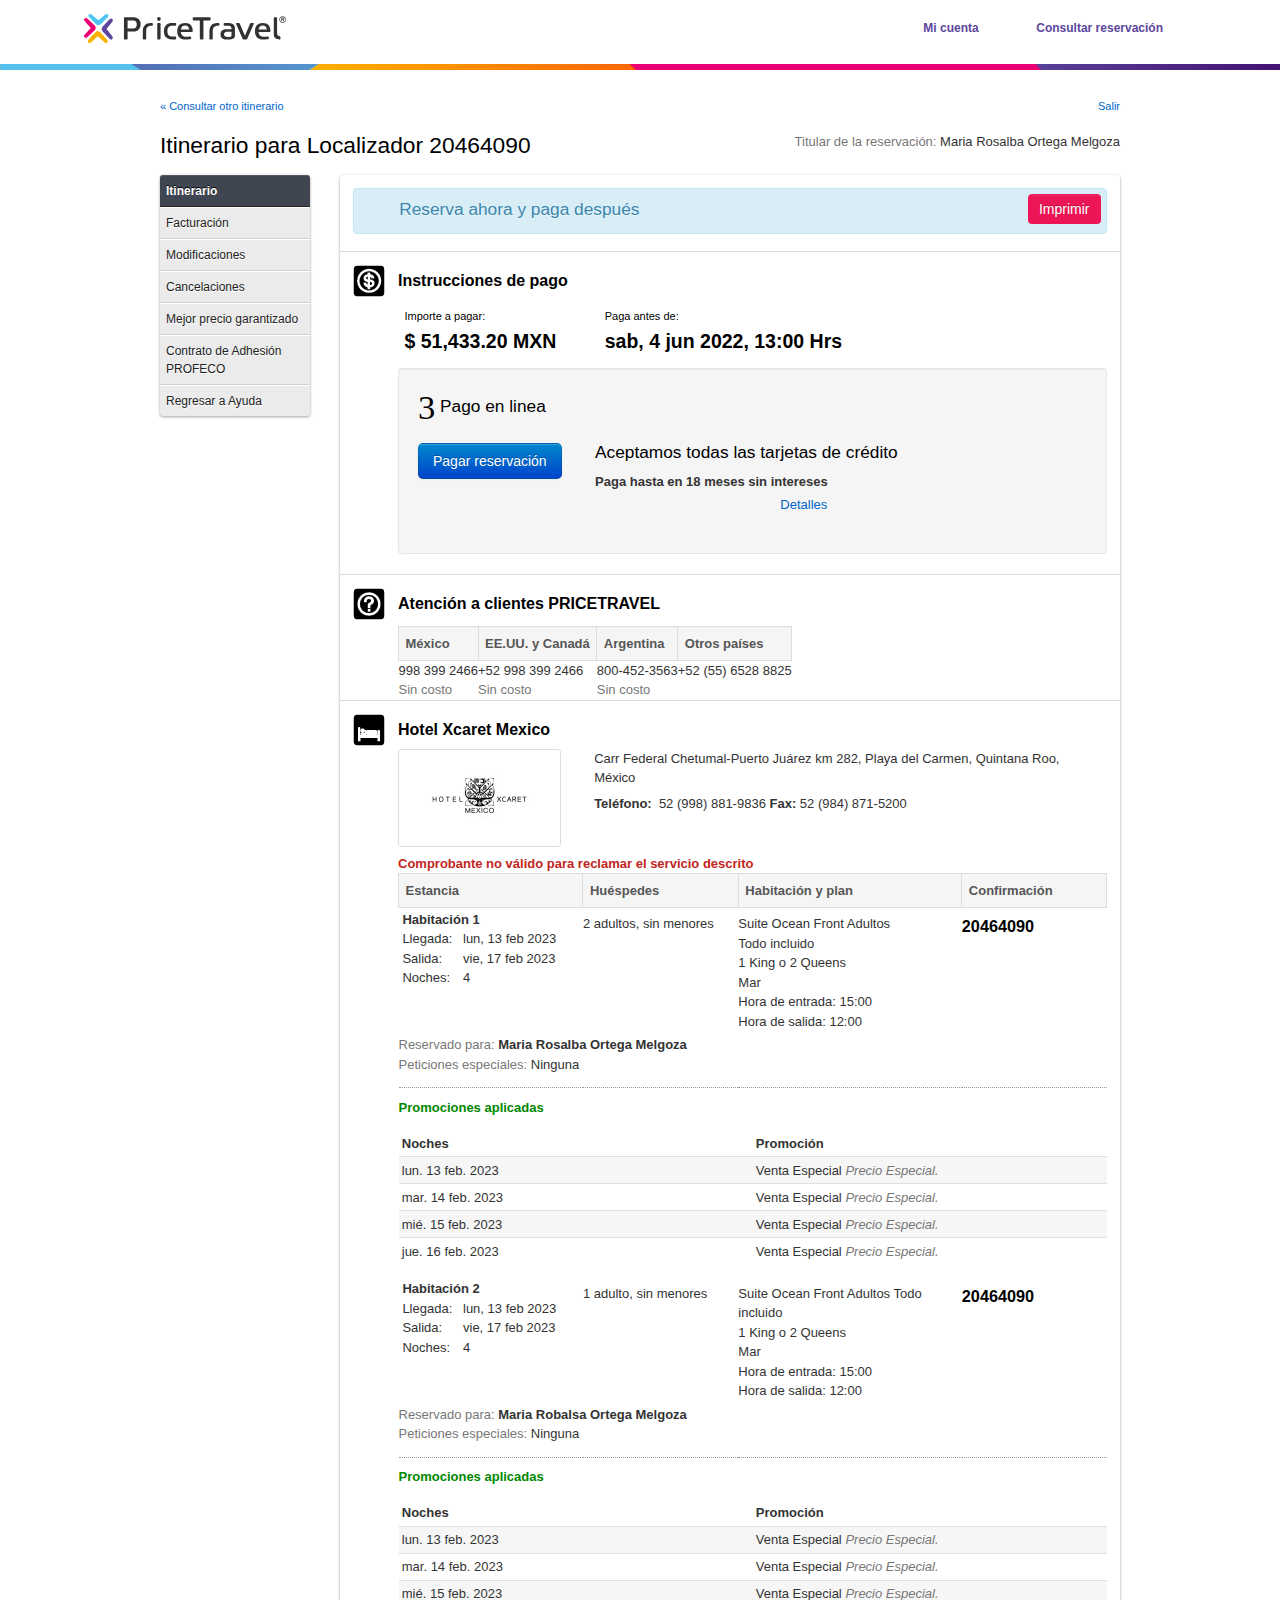
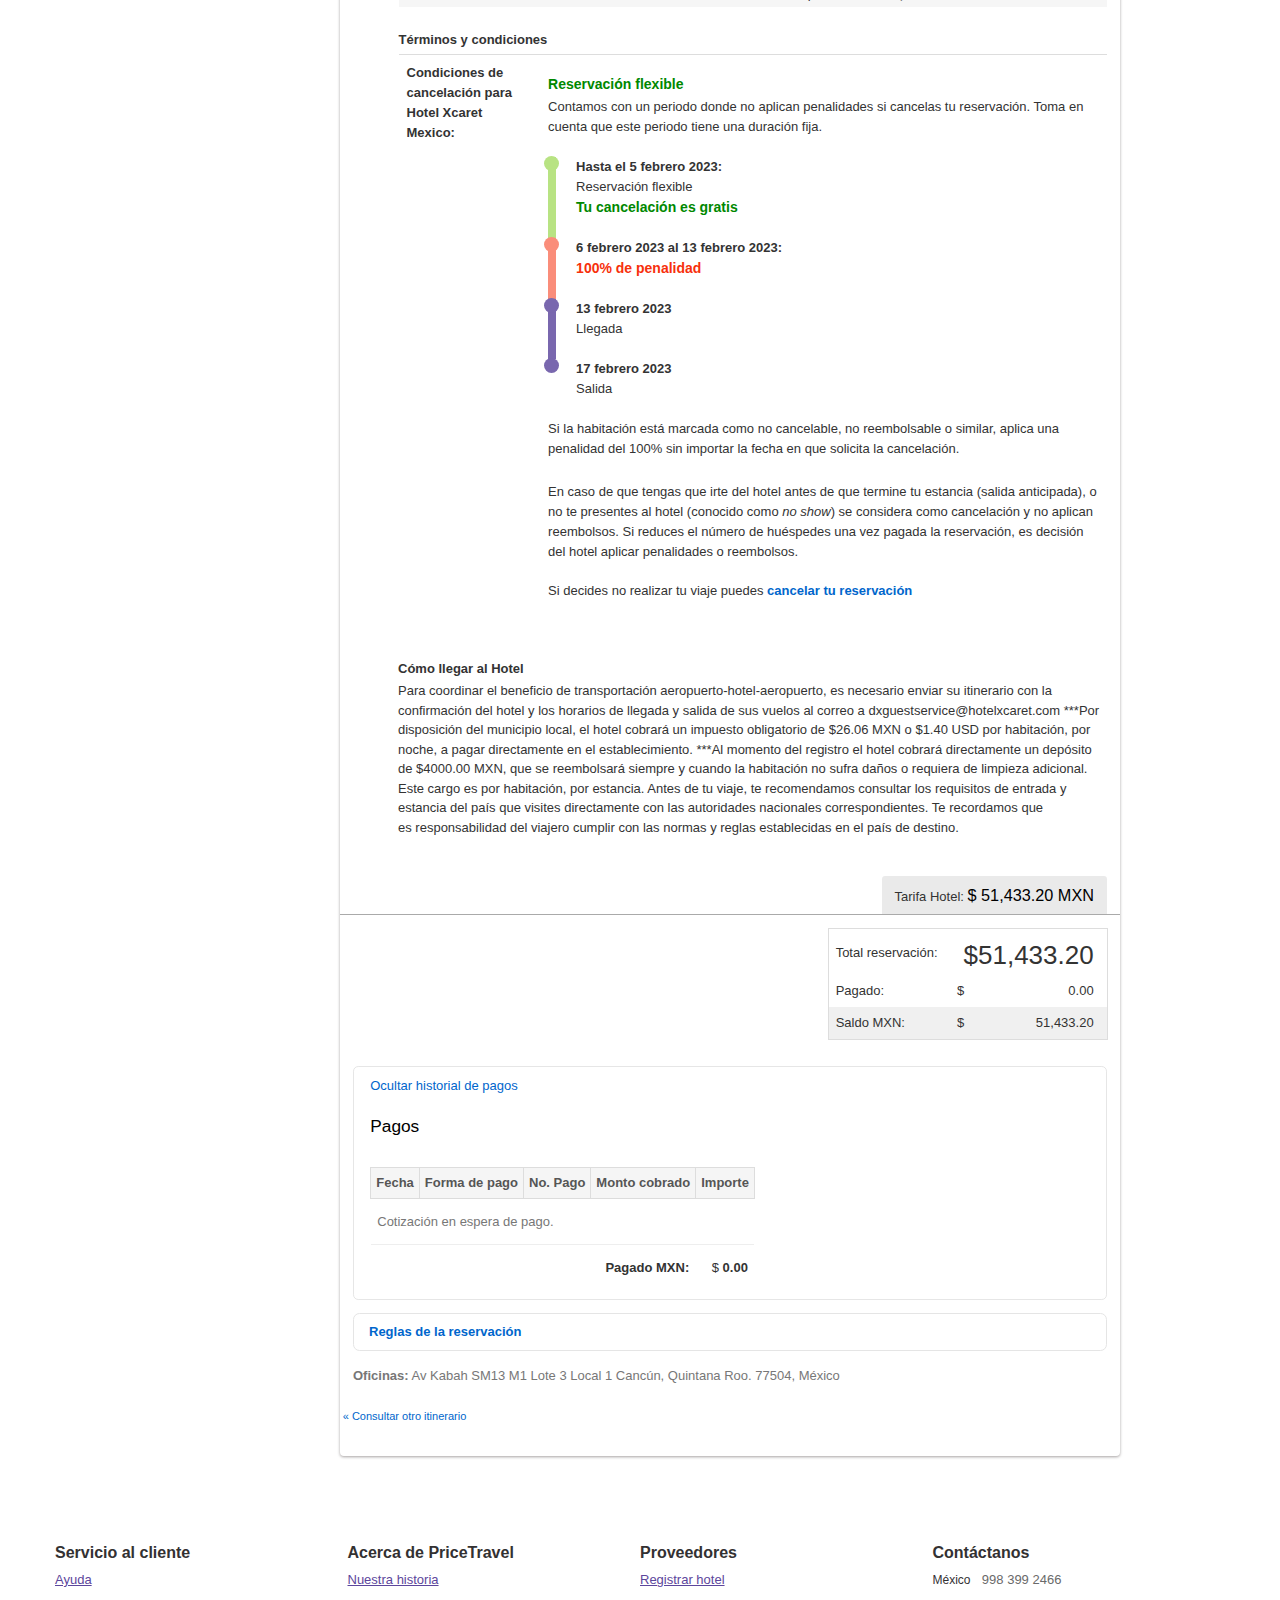
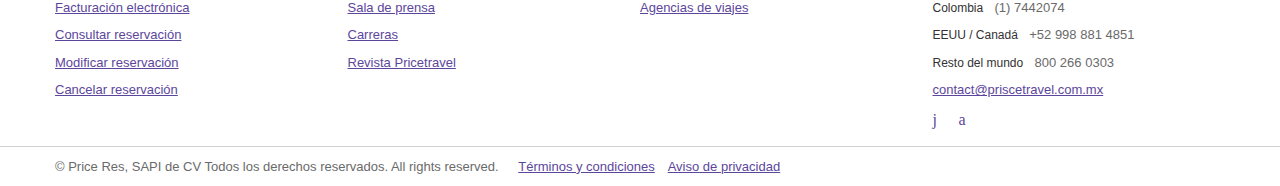
==== commit bf7df629: "Add files via upload" ====
--- a/Itinerario para Localizador 20464090.html
+++ b/Itinerario para Localizador 20464090.html
@@ -1,976 +1,976 @@
-<!DOCTYPE html PUBLIC "-//W3C//DTD XHTML 1.0 Strict//EN" "http://www.w3.org/TR/xhtml1/DTD/xhtml1-strict.dtd">
-<!-- saved from url=(0109)file:///C:/Users/K%20A%20i%20S%20e%20N/Pictures/Camera%20Roll/Itinerario%20para%20Localizador%2020464090.html -->
-<html xmlns="http://www.w3.org/1999/xhtml"><head><meta http-equiv="Content-Type" content="text/html; charset=UTF-8">
-   <title>
-   Itinerario para Localizador 20464090
-</title>    
-       
-        
-   <link rel="SHORTCUT ICON" href="https://3.cdnpt.com/images/favicon3.ico">
-   <link href="./Itinerario para Localizador 20464090_files/master.css" rel="stylesheet" type="text/css">
-   <link href="./Itinerario para Localizador 20464090_files/header.css" rel="stylesheet" type="text/css">
-   <link href="./Itinerario para Localizador 20464090_files/bootstrap.css" rel="stylesheet" type="text/css">
-   <link href="./Itinerario para Localizador 20464090_files/spritespt.css" rel="stylesheet" type="text/css">
-   <script type="text/javascript" src="./Itinerario para Localizador 20464090_files/jquery-1.7.2.min.js.descarga"></script>
-   <script type="text/javascript" src="./Itinerario para Localizador 20464090_files/jquery.colorbox-min.js.descarga"></script>
-   <link href="./Itinerario para Localizador 20464090_files/colorbox.css" rel="stylesheet" type="text/css">
-
-   
-   <link href="./Itinerario para Localizador 20464090_files/itinerary.css" rel="stylesheet" type="text/css">
-   <link href="./Itinerario para Localizador 20464090_files/itinerario2.css" rel="stylesheet" type="text/css">
-   <link href="./Itinerario para Localizador 20464090_files/itineraryprint.css" rel="stylesheet" type="text/css" media="print">
-   <link href="./Itinerario para Localizador 20464090_files/itinerarioprint.css" rel="stylesheet" type="text/css" media="print">
-   
-    <link href="./Itinerario para Localizador 20464090_files/header.css" rel="stylesheet" type="text/css">
-     
-     
-
-   <style type="text/css">
-      .fl-paymentLink {margin-top: 1em;}
-      .fl-paymentLink .fl + .fl {margin-left: 5%;}
-      .fl-paymentLink .well > h3 { margin: 0 0 1em 0;}
-   </style>
-    
-   
-</head>
-
-<body><div id="cboxOverlay" style="display: none;"></div><div id="colorbox" class="" style="padding-bottom: 42px; padding-right: 42px; display: none;"><div id="cboxWrapper" style=""><div style=""><div id="cboxTopLeft" style="float: left;"></div><div id="cboxTopCenter" style="float: left;"></div><div id="cboxTopRight" style="float: left;"></div></div><div style="clear: left;"><div id="cboxMiddleLeft" style="float: left;"></div><div id="cboxContent" style="float: left;"><div id="cboxLoadedContent" class="" style="width: 0px; height: 0px; overflow: hidden;"></div><div id="cboxLoadingOverlay" class="" style=""></div><div id="cboxLoadingGraphic" class="" style=""></div><div id="cboxTitle" class="" style=""></div><div id="cboxCurrent" class="" style=""></div><div id="cboxNext" class="" style=""></div><div id="cboxPrevious" class="" style=""></div><div id="cboxSlideshow" class="" style=""></div><div id="cboxClose" class="" style=""></div></div><div id="cboxMiddleRight" style="float: left;"></div></div><div style="clear: left;"><div id="cboxBottomLeft" style="float: left;"></div><div id="cboxBottomCenter" style="float: left;"></div><div id="cboxBottomRight" style="float: left;"></div></div></div><div style="position: absolute; width: 9999px; visibility: hidden; display: none;"></div></div><div id="cboxOverlay" style="display: none;"></div><div id="colorbox" class="" style="padding-bottom: 42px; padding-right: 42px; display: none;"><div id="cboxWrapper" style=""><div style=""><div id="cboxTopLeft" style="float: left;"></div><div id="cboxTopCenter" style="float: left;"></div><div id="cboxTopRight" style="float: left;"></div></div><div style="clear: left;"><div id="cboxMiddleLeft" style="float: left;"></div><div id="cboxContent" style="float: left;"><div id="cboxLoadedContent" class="" style="width: 0px; height: 0px; overflow: hidden;"></div><div id="cboxLoadingOverlay" class="" style=""></div><div id="cboxLoadingGraphic" class="" style=""></div><div id="cboxTitle" class="" style=""></div><div id="cboxCurrent" class="" style=""></div><div id="cboxNext" class="" style=""></div><div id="cboxPrevious" class="" style=""></div><div id="cboxSlideshow" class="" style=""></div><div id="cboxClose" class="" style=""></div></div><div id="cboxMiddleRight" style="float: left;"></div></div><div style="clear: left;"><div id="cboxBottomLeft" style="float: left;"></div><div id="cboxBottomCenter" style="float: left;"></div><div id="cboxBottomRight" style="float: left;"></div></div></div><div style="position: absolute; width: 9999px; visibility: hidden; display: none;"></div></div>
-
-<script type="text/javascript">
-   function hideSplash()
-   {
-      document.getElementById('splash').style.display = 'none';
-      document.getElementById('splashContent').style.display = '';
-   }
-   
-   function showSplash()
-   {
-      document.getElementById('splash').style.display='';
-      document.getElementById('splashContent').style.display='none';
-      setInterval("showDotsSplash()", 70);
-   }
-</script>
-
-<center>
-   <div id="splash" style="color: #3366AA; left: 0px; width: 100%; display:none">
-      <img style="margin: 0 0 70px 0;" src="./Itinerario para Localizador 20464090_files/logosplash2.gif" alt="PRICETRAVEL">
-      <h1>
-         Estamos procesando tu solicitud
-         <span id="dotsSplash" style="position: absolute; display:"></span>
-      </h1>
-      
-      <img id="aniSpl" style="display:none" src="./Itinerario para Localizador 20464090_files/splashv4.gif" alt="...">
-      <script type="text/javascript">
-         var iDot = 1
-         
-         function showDotsSplash()
-         {
-            if (iDot>7)
-            {
-               iDot = 0;
-               document.getElementById('dotsSplash').innerHTML = "";
-            }
-            
-            document.getElementById('dotsSplash').innerHTML = document.getElementById('dotsSplash').innerHTML + ".";
-            iDot+=1;
-         }
-      </script>
-      <h2>
-         998 881 4851
-      </h2>
-      <h4 class="higLit">
-         Llámanos sin costo desde México</h4>
-   </div>
-</center>
-
-    
-   <div id="splashContent">
-      <div id="divRoomQuoted" style="position: absolute; display: none; left: 526px; z-index: 2;" onmouseout="javascript:hidePopup();"></div>
-      <div id="container2"> 
-      
-
-<div class="header-container">
-    <div class="header-row">
-        <div class="header-column header-logo">
-            <a href="https://www.pricetravel.com/">
-                <svg class="pt-logo" xmlns:xlink="http://www.w3.org/1999/xlink" height="30px" version="1.1" viewBox="0 0 202 30" width="202px" xmlns="http://www.w3.org/2000/svg">
-                    <defs>
-                        <polygon id="path-1" points="0.546432534 0.423404922 20.4499069 0.423404922 20.4499069 12.4444444 0.546432534 12.4444444"></polygon>
-                        <polygon id="path-3" points="0 0.625265723 11.8201447 0.625265723 11.8201447 20.550573 0 20.550573"></polygon>
-                    </defs>
-                    <g stroke="none" stroke-width="1" fill="none" fill-rule="evenodd">
-                        <g id="Image-/-Logotipo">
-                            <path d="M14.4377117,6.33697342 L7.51870238,0.526243898 C6.81442203,-0.175414632 5.67205106,-0.175414632 4.96777071,0.526243898 C4.26349035,1.22790242 4.26349035,2.36538164 4.96777071,3.06767921 L12.0593223,10.1334701 C13.3691042,11.4370979 15.499905,11.4370979 16.8103283,10.132831 L23.8890514,3.07982084 C24.2411916,2.72899158 24.4175824,2.26952666 24.4175824,1.8094227 C24.4175824,1.34931874 24.2411916,0.889853828 23.8890514,0.539024563 C23.1847711,-0.162633967 22.0430416,-0.162633967 21.3387612,0.539024563 L14.4377117,6.33697342 Z" id="Fill-1" fill="#4FC3F4"></path>
-                            <path d="M22.6695055,5.08333333 C22.7272198,5.02555556 22.7838242,4.96888889 22.835989,4.91666667 L22.6695055,5.08333333 Z" id="Fill-3" fill="#4E67F1"></path>
-                            <path d="M22.8476429,3.79388889 L22.9408736,3.70055556 C22.8198956,3.82166667 22.694478,3.94722222 22.5646209,4.07722222 L22.8476429,3.79388889 Z" id="Fill-5" fill="#4E67F1"></path>
-                            <path d="M22.9519725,4.80055556 L22.553522,5.19944444 C22.7111264,5.04166667 22.846533,4.90611111 22.9519725,4.80055556" id="Fill-7" fill="#4E67F1"></path>
-                            <path d="M22.6695055,3.97222222 C22.7272198,3.91444444 22.7838242,3.85777778 22.835989,3.80555556 L22.6695055,3.97222222 Z" id="Fill-9" fill="#4E67F1"></path>
-                            <path d="M23.957533,3.79388889 L24.0507637,3.70055556 C23.9297857,3.82166667 23.8043681,3.94722222 23.674511,4.07722222 L23.957533,3.79388889 Z" id="Fill-11" fill="#4E67F1"></path>
-                            <path d="M24.0618626,3.68944444 L23.6634121,4.08833333 C23.8210165,3.93055556 23.9564231,3.795 24.0618626,3.68944444" id="Fill-13" fill="#4E67F1"></path>
-                            <g id="Group-17" transform="translate(3.329670, 16.666667)">
-                                <g id="Fill-15-Clipped">
-                                    <mask id="mask-2" fill="white">
-                                        <use xlink:href="#path-1"></use>
-                                    </mask>
-                                    <g id="path-1"></g>
-                                    <path d="M10.4890636,5.58845432 L17.3822547,11.8749729 C18.083907,12.634084 19.2220153,12.6347753 19.9236677,11.8749729 C20.62532,11.1165531 20.62532,9.88524444 19.9236677,9.12544198 L12.858578,1.4810963 C11.5536836,0.0707259259 9.4308338,0.0707259259 8.12530033,1.48178766 L1.07299131,9.11230618 C0.722165134,9.49186173 0.546432534,9.98894814 0.546432534,10.4867259 C0.546432534,10.9845037 0.722165134,11.4815901 1.07299131,11.861837 C1.77464365,12.6202568 2.91211286,12.6202568 3.61376521,11.861837 L10.4890636,5.58845432 Z" id="Fill-15" fill="#FCB000" mask="url(#mask-2)"></path>
-                                </g>
-                            </g>
-                            <path d="M22.5163292,14.994748 L28.3285214,7.702299 C29.0303662,6.96010812 29.0335506,5.75362431 28.3368008,5.00668883 C27.6394142,4.26043114 26.5057629,4.25636434 25.8039181,4.99855523 L18.7402513,12.4692657 C17.4365523,13.8492662 17.4301834,16.1002397 18.725603,17.4890517 L25.7332241,24.9929742 C26.0822358,25.3657642 26.5395176,25.5535148 26.9980733,25.5555481 C27.4566288,25.5569038 27.9151844,25.3718644 28.2661068,25.0011079 C28.9673148,24.258917 28.971136,23.0524331 28.2743863,22.3054977 L22.5163292,14.994748 Z" id="Fill-18" fill="#5C469C"></path>
-                            <g id="Group-22" transform="translate(0.000000, 3.333333)">
-                                <g id="Fill-20-Clipped">
-                                    <mask id="mask-4" fill="white">
-                                        <use xlink:href="#path-3"></use>
-                                    </mask>
-                                    <g id="path-3"></g>
-                                    <path d="M6.75288589,10.5929158 L0.563028754,17.4757778 C-0.184420574,18.1762828 -0.188490171,19.3150033 0.554211294,20.0193468 C1.29691276,20.72433 2.50422655,20.7281683 3.25167589,20.0276633 L10.7743261,12.9765522 C12.162737,11.6740606 12.1695196,9.54887542 10.7899262,8.23806734 L3.32696343,1.15624916 C2.95527356,0.803757576 2.46827844,0.626552189 1.9799268,0.625272728 C1.49157515,0.623993266 1.0032235,0.798 0.62949884,1.14857239 C-0.117272222,1.84843771 -0.12134182,2.98779798 0.62068138,3.69214141 L6.75288589,10.5929158 Z" id="Fill-20" fill="#EA0074" mask="url(#mask-4)"></path>
-                                </g>
-                            </g>
-                            <path d="M73.2527473,9.63483146 L73.2527473,24.809613 C73.2527473,25.221598 73.5818995,25.5555556 73.9879564,25.5555556 L75.847205,25.5555556 C76.2538771,25.5555556 76.5836447,25.2203496 76.5824141,24.8083646 L76.5541132,9.63358302 C76.553498,9.22222222 76.224961,8.88888889 75.8189041,8.88888889 L73.9879564,8.88888889 C73.5818995,8.88888889 73.2527473,9.22284644 73.2527473,9.63483146" id="Fill-23" fill="#333132"></path>
-                            <path d="M109.53409,6.43263696 L115.82715,6.43263696 L115.82715,24.7792619 C115.82715,25.2078542 116.169731,25.5555556 116.592009,25.5555556 L118.671913,25.5555556 C119.094836,25.5555556 119.437416,25.2078542 119.437416,24.7792619 L119.437416,6.43263696 L125.762613,6.43263696 C126.184893,6.43263696 126.527473,6.08493567 126.527473,5.65634327 L126.527473,4.10962702 C126.527473,3.68038228 126.184893,3.33333333 125.762613,3.33333333 L109.53409,3.33333333 C109.111811,3.33333333 108.769231,3.68038228 108.769231,4.10962702 L108.769231,5.65634327 C108.769231,6.08493567 109.111811,6.43263696 109.53409,6.43263696" id="Fill-25" fill="#333132"></path>
-                            <path d="M193.106653,19.2900951 L193.106653,17.6974717 C193.109745,17.6994202 193.114075,17.7013688 193.117168,17.7039669 L193.078818,8.52364893 C193.07758,8.52364893 193.076344,8.52429846 193.075106,8.52429846 L193.075106,4.11730417 C193.075106,3.68407422 192.741088,3.33333333 192.328513,3.33333333 L190.538421,3.33333333 C190.125846,3.33333333 189.791209,3.68407422 189.791209,4.11730417 L189.791209,12.1245887 L189.791209,20.186433 C189.791209,22.0804338 190.391205,23.458066 191.592435,24.3160821 C192.016763,24.6200576 192.472636,24.8701228 192.959437,25.0656284 C193.558196,25.3104974 194.807673,25.470929 195.639008,25.552119 C196.076324,25.5949873 196.450549,25.231256 196.450549,24.7707462 L196.450549,23.0703024 C196.450549,22.6948798 196.196943,22.362975 195.844367,22.3025697 C194.020255,21.9914494 193.106653,21.1750027 193.106653,19.2900951" id="Fill-27" fill="#333132"></path>
-                            <path d="M67.0542293,8.88888889 L66.5087968,8.89388264 C65.4036111,8.90761548 64.3924439,9.07553059 63.4790313,9.41198502 C62.5687318,9.74032459 61.7536963,10.2322097 61.0351699,10.8813983 C59.5595134,12.210362 58.8241758,14.3614232 58.8241758,17.3370787 L58.8241758,24.8121099 C58.8241758,25.2228464 59.1560428,25.5555556 59.5651173,25.5555556 L61.4224519,25.5555556 C61.8315263,25.5555556 62.164016,25.2228464 62.164016,24.8121099 L62.164016,17.9575531 L62.164016,16.2640449 C62.2704874,14.8501872 62.6733353,13.789638 63.3725599,13.0811486 C63.7679361,12.6772784 64.2635575,12.3707866 64.8550653,12.1641698 C65.4783279,11.9419476 66.2130428,11.8320849 67.0542293,11.8258427 L67.0542293,11.8245942 L68.0722454,11.8245942 C68.4813198,11.8245942 68.8131868,11.4912609 68.8131868,11.0811486 L68.8131868,9.63171037 C68.8131868,9.221598 68.4813198,8.88888889 68.0722454,8.88888889 L67.0542293,8.88888889 Z" id="Fill-29" fill="#333132"></path>
-                            <path d="M92.1208791,11.0403927 L92.1208791,9.63143226 C92.1208791,9.22147344 91.7752066,8.88888889 91.3491149,8.88888889 L88.0603616,8.88888889 C85.6964284,8.88888889 83.7501557,9.55281002 82.2157068,10.8806523 C80.6780153,12.2091186 79.9120879,14.3593743 79.9120879,17.3339157 C79.9120879,20.223595 80.690986,22.3151961 82.2481339,23.6118391 C83.8033361,24.908482 85.7522029,25.5555556 88.0934372,25.5555556 C88.1569943,25.5555556 91.3069597,25.5530597 91.3069597,25.5530597 C91.7563989,25.5530597 92.1208791,25.2030034 92.1208791,24.7699571 L92.1208791,23.3691086 C92.1208791,22.9366862 91.7563989,22.5860061 91.3069597,22.5860061 L88.3314519,22.5697824 C86.6517298,22.5179916 85.401342,22.0949291 84.6146613,21.2693956 C83.7754488,20.3864553 83.3584368,18.9905986 83.3584368,17.0787054 C83.3584368,15.2516743 83.7877711,13.9188402 84.6496826,13.079579 C85.4700874,12.279005 86.7055587,11.8709181 88.3314519,11.8341029 L91.3069597,11.8234951 C91.7563989,11.8234951 92.1208791,11.472815 92.1208791,11.0403927" id="Fill-31" fill="#333132"></path>
-                            <path d="M133.647122,8.88888889 L133.101725,8.89388264 C131.996607,8.90761548 130.985504,9.07553059 130.072147,9.41198502 C129.162528,9.74032459 128.34692,10.2322097 127.628439,10.8813983 C126.152875,12.210362 125.417582,14.3614232 125.417582,17.3370787 L125.417582,24.8121099 C125.417582,25.2228464 125.749428,25.5555556 126.1591,25.5555556 L128.015696,25.5555556 C128.425368,25.5555556 128.757214,25.2228464 128.757214,24.8121099 L128.757214,17.9575531 L128.757214,16.2640449 C128.863679,14.8501872 129.266502,13.789638 129.965683,13.0811486 C130.361034,12.6772784 130.856626,12.3707866 131.448719,12.1641698 C132.071319,11.9419476 132.806611,11.8320849 133.647122,11.8258427 L133.647122,11.8245942 L134.665076,11.8245942 C135.074125,11.8245942 135.406593,11.4912609 135.406593,11.0811486 L135.406593,9.63171037 C135.406593,9.221598 135.074125,8.88888889 134.665076,8.88888889 L133.647122,8.88888889 Z" id="Fill-33" fill="#333132"></path>
-                            <path d="M142.54342,17.8574208 L147.501823,17.8450024 L147.501823,18.4541224 L147.501823,19.0756609 L147.501823,21.5282849 C147.501823,22.0995289 147.216061,22.4789096 146.642591,22.6701521 C146.06653,22.8613947 145.086772,22.9557741 143.697486,22.9557741 C142.682088,22.9557741 141.802769,22.7334857 141.065359,22.2901506 C140.325357,21.8474364 139.956651,21.1793292 139.956651,20.29328 C139.956651,19.4463486 140.282589,18.8123919 140.934465,18.3883052 C141.325202,18.1349709 141.839704,17.9667022 142.452053,17.8654927 M149.072546,10.1406585 C147.805081,9.30800818 146.266758,8.88888889 144.458223,8.88888889 L144.103774,8.88888889 L144.081743,8.88888889 L140.466618,8.88888889 C140.04089,8.88888889 139.695513,9.2198379 139.695513,9.62840159 L139.695513,10.9962828 C139.695513,11.4042256 140.04089,11.7351746 140.466618,11.7351746 L144.730378,11.7457301 C147.000928,11.9133779 147.501823,13.2471086 147.501823,15.2197634 L147.501823,15.2514302 L142.500652,15.2514302 L142.500652,15.2539139 C140.600103,15.260123 139.128523,15.6910398 138.087855,16.5516313 C137.039409,17.4178112 136.516484,18.7180124 136.516484,20.450993 C136.516484,22.2901506 137.1554,23.6021492 138.436471,24.3838843 C139.714304,25.1656193 141.33557,25.5555556 143.298325,25.5555556 C145.748367,25.5555556 147.635308,25.2749009 148.959149,24.7154542 C150.28234,24.1566286 150.944583,23.1569513 150.944583,21.7189066 L150.944583,14.184694 C150.964671,12.3238043 150.34325,10.9776553 149.072546,10.1406585" id="Fill-35" fill="#333132" fill-rule="nonzero"></path>
-                            <path d="M174.589881,15.4737461 C174.791967,14.0670681 175.235361,13.0688203 175.914078,12.4796197 C176.592796,11.8928868 177.53077,11.5992119 178.730658,11.5992119 C179.998351,11.5992119 180.959591,11.9095449 181.617702,12.5277428 C182.273153,13.1484087 182.679984,14.1293814 182.838197,15.4737461 L174.589881,15.4737461 Z M184.654315,11.2679022 C183.42119,9.68292161 181.480096,8.88888889 178.831701,8.88888889 C176.320911,8.88888889 174.375165,9.60826897 172.993798,11.0464121 C171.612431,12.4870232 170.923077,14.5600223 170.923077,17.2703454 C170.923077,19.9158872 171.653645,21.9605061 173.112789,23.3986492 C174.571933,24.8361754 176.580167,25.5555556 179.13749,25.5555556 L179.531026,25.5555556 L179.532356,25.5555556 L180.99017,25.5555556 L180.991499,25.5555556 L181.384372,25.5555556 C182.543045,25.5555556 183.586714,25.4043993 184.51937,25.1076397 C184.985365,24.9595683 185.2167,24.4740176 185.003314,24.0612687 L184.337227,22.7767496 C184.159735,22.4337174 183.736949,22.2739238 183.35006,22.3991676 C182.650735,22.6255933 181.817794,22.6842049 180.851901,22.6872897 L180.777447,22.6872897 C180.767476,22.6866728 180.757505,22.6854388 180.747533,22.6854388 L180.747533,22.6872897 L179.774328,22.6872897 L179.774328,22.6854388 C179.765021,22.6854388 179.75505,22.6866728 179.745078,22.6872897 L179.689239,22.6872897 C178.095814,22.682971 176.865348,22.2800934 175.999833,21.4768062 C175.126341,20.6685833 174.633756,19.4852463 174.522741,17.9317309 L185.64414,17.9317309 C186.098169,17.9317309 186.475752,17.5800613 186.461128,17.1586749 C186.377368,14.6710759 185.774432,12.7085133 184.654315,11.2679022 Z" id="Fill-37" fill="#333132" fill-rule="nonzero"></path>
-                            <path d="M96.8975766,15.4737461 C97.0996631,14.0670681 97.5430569,13.0688203 98.2217752,12.4796197 C98.9004936,11.8928868 99.8384677,11.5992119 101.038357,11.5992119 C102.305386,11.5992119 103.267292,11.9095449 103.925402,12.5277428 C104.580854,13.1484087 104.987686,14.1293814 105.145899,15.4737461 L96.8975766,15.4737461 Z M106.962019,11.2679022 C105.728892,9.68292161 103.787797,8.88888889 101.1394,8.88888889 C98.6286075,8.88888889 96.6821948,9.60826897 95.3014917,11.0464121 C93.9201236,12.4870232 93.2307692,14.5600223 93.2307692,17.2703454 C93.2307692,19.9158872 93.9613387,21.9605061 95.4204834,23.3986492 C96.8796281,24.8361754 98.8878632,25.5555556 101.445189,25.5555556 L101.838726,25.5555556 L101.83939,25.5555556 L103.29787,25.5555556 L103.298535,25.5555556 L103.692072,25.5555556 C104.871354,25.5555556 105.931643,25.3988467 106.876265,25.0915986 C107.332289,24.9435272 107.529058,24.4826551 107.319659,24.0779267 L106.632963,22.7545388 C106.456802,22.4145916 106.034016,22.2776256 105.65045,22.4016353 C104.953119,22.6255933 104.122171,22.6842049 103.158936,22.6872897 L103.084483,22.6872897 C103.074512,22.6866728 103.065205,22.6854388 103.055234,22.6854388 L103.055234,22.6872897 L102.082027,22.6872897 L102.082027,22.6854388 C102.072056,22.6854388 102.062749,22.6866728 102.052778,22.6872897 L101.996938,22.6872897 C100.403512,22.682971 99.1730445,22.2800934 98.3075291,21.4768062 C97.4340366,20.6685833 96.9414506,19.4852463 96.830436,17.9317309 L107.977105,17.9317309 C108.428476,17.9317309 108.782792,17.5812953 108.768832,17.1623767 C108.685737,14.6729268 108.082801,12.7097472 106.962019,11.2679022 Z" id="Fill-39" fill="#333132" fill-rule="nonzero"></path>
-                            <path d="M51.8222637,13.3775299 C51.170302,14.0996787 49.9726629,14.4610793 48.2299941,14.4610793 L44.6979953,14.4610793 L43.596919,14.4610793 L43.596919,6.43263696 L44.6979953,6.43263696 L48.2299941,6.43263696 C49.9726629,6.43263696 51.170302,6.79925632 51.8222637,7.53119037 C52.471633,8.26377677 52.7969658,9.25273578 52.7969658,10.4961104 C52.7969658,11.69643 52.471633,12.6573381 51.8222637,13.3775299 M54.553244,5.11554708 C53.1838655,3.92827438 51.2312209,3.33333333 48.6946626,3.33333333 L42.8088621,3.33333333 L40.744749,3.33333333 L40.7324356,3.33333333 C40.3040592,3.33333333 39.956044,3.68233932 39.956044,4.11419346 L39.956044,4.12593571 L39.956044,5.65177683 L39.956044,15.2419394 L39.956044,16.2700393 L39.956044,24.7740431 C39.956044,25.2058972 40.3040592,25.5555556 40.7324356,25.5555556 L42.8205274,25.5555556 C43.2489038,25.5555556 43.596919,25.2058972 43.596919,24.7740431 L43.596919,17.5936527 L48.6946626,17.5936527 C51.2085384,17.5936527 53.1559982,16.9654419 54.535746,15.7096727 C55.9148457,14.4558606 56.6043956,12.6729944 56.6043956,10.3636838 C56.6043956,8.05241613 55.9200304,6.30542917 54.553244,5.11554708" id="Fill-41" fill="#333132" fill-rule="nonzero"></path>
-                            <path d="M169.041979,8.88888889 L166.985033,8.88888889 C166.672512,8.88888889 166.391048,9.07116104 166.271993,9.34956304 L161.051659,21.602372 C161.030307,21.653558 160.981778,21.6785269 160.933897,21.6779027 C160.886017,21.6785269 160.838135,21.653558 160.816136,21.602372 L155.595802,9.34956304 C155.477393,9.07116104 155.195931,8.88888889 154.883409,8.88888889 L152.825816,8.88888889 C152.275184,8.88888889 151.902487,9.43008739 152.116011,9.92009988 L158.724249,25.0998751 C158.844599,25.3757802 159.124122,25.5555556 159.434701,25.5555556 L160.93325,25.5555556 L160.935191,25.5555556 L162.433741,25.5555556 C162.743673,25.5555556 163.023843,25.3757802 163.144192,25.0998751 L169.75243,9.92009988 C169.965307,9.43008739 169.592612,8.88888889 169.041979,8.88888889" id="Fill-43" fill="#333132"></path>
-                            <path d="M75.8442827,6.66666667 L73.9908821,6.66666667 C73.5833572,6.66666667 73.2527473,6.29144668 73.2527473,5.82893348 L73.2527473,4.17106652 C73.2527473,3.70855332 73.5833572,3.33333333 73.9908821,3.33333333 L75.8442827,3.33333333 C76.2518076,3.33333333 76.5824176,3.70855332 76.5824176,4.17106652 L76.5824176,5.82893348 C76.5824176,6.29144668 76.2518076,6.66666667 75.8442827,6.66666667" id="Fill-45" fill="#333132"></path>
-                            <path d="M201.088405,6.95639943 C200.837927,7.38557363 200.498336,7.72614024 200.069634,7.97629093 C199.640329,8.2270444 199.172489,8.35181837 198.665513,8.35181837 C198.164557,8.35181837 197.70033,8.2270444 197.271026,7.97629093 C196.84172,7.72614024 196.50213,7.38557363 196.252254,6.95639943 C196.001776,6.52662247 195.876538,6.06188467 195.876538,5.56037773 C195.876538,5.05284308 196.001776,4.58448864 196.252254,4.15471168 C196.50213,3.72553748 196.84172,3.38557363 197.271026,3.13482018 C197.70033,2.88466948 198.164557,2.75929274 198.665513,2.75929274 C199.172489,2.75929274 199.640329,2.88466948 200.069634,3.13482018 C200.498336,3.38557363 200.837927,3.72553748 201.088405,4.15471168 C201.338883,4.58448864 201.46352,5.05284308 201.46352,5.56037773 C201.46352,6.06188467 201.338883,6.52662247 201.088405,6.95639943 M201.551428,3.8864778 C201.252179,3.37592928 200.847561,2.97086599 200.337573,2.67128792 C199.826984,2.37231263 199.269429,2.22222222 198.665513,2.22222222 C198.067016,2.22222222 197.513074,2.37231263 197.003086,2.67128792 C196.492497,2.97086599 196.087878,3.37592928 195.789231,3.8864778 C195.489983,4.39702632 195.340659,4.95519389 195.340659,5.56037773 C195.340659,6.15953386 195.489983,6.71408479 195.789231,7.22463331 C196.087878,7.73578461 196.492497,8.1408479 197.003086,8.43982319 C197.513074,8.73940124 198.067016,8.88888889 198.665513,8.88888889 C199.269429,8.88888889 199.826984,8.73940124 200.337573,8.43982319 C200.847561,8.1408479 201.252179,7.73578461 201.551428,7.22463331 C201.850676,6.71408479 202,6.15953386 202,5.56037773 C202,4.95519389 201.850676,4.39702632 201.551428,3.8864778" id="Fill-47" fill="#333132" fill-rule="nonzero"></path>
-                            <path d="M200.3335,8.33111111 L200.33683,8.33555556 C200.33461,8.33444444 200.33461,8.33222222 200.3335,8.33111111" id="Fill-49" fill="#5C469C"></path>
-                            <path d="M200.340159,8.33222222 L200.33017,8.33222222 C200.33239,8.33222222 200.3335,8.33444444 200.33572,8.33444444 C200.33683,8.33444444 200.339049,8.33222222 200.340159,8.33222222" id="Fill-51" fill="#5C469C"></path>
-                            <path d="M199.284587,5.24230403 C199.179335,5.35528404 199.025411,5.41240876 198.821598,5.41240876 L198.121943,5.41240876 L198.121943,4.20961599 L198.821598,4.20961599 C199.025411,4.20961599 199.179335,4.266106 199.284587,4.379086 C199.38984,4.49206601 199.442162,4.63741669 199.442162,4.81577277 C199.442162,4.98714694 199.38984,5.12932402 199.284587,5.24230403 M200.258629,7.24230403 L200.256804,7.23976515 L199.451896,5.94620755 C199.669093,5.87765789 199.857696,5.74627103 200.018921,5.55077753 C200.179538,5.35528404 200.260454,5.08997144 200.260454,4.75420501 C200.260454,4.34988892 200.127216,4.03951127 199.860738,3.82434148 C199.594869,3.60790225 199.238349,3.5 198.791787,3.5 L197.613324,3.5 C197.442973,3.5 197.304259,3.64471596 197.304259,3.82307204 L197.304259,7.16423358 C197.30365,7.17185021 197.3,7.1781974 197.3,7.18581403 C197.3,7.19343066 197.30365,7.19914313 197.304259,7.20675976 C197.31521,7.36797842 197.438714,7.49492225 197.595072,7.49873056 C197.597506,7.49873056 197.598722,7.5 197.601156,7.5 C197.60359,7.5 197.605415,7.49873056 197.607848,7.49873056 L197.814095,7.49873056 C197.816528,7.49873056 197.818353,7.5 197.820787,7.5 C197.82322,7.5 197.825046,7.49873056 197.826871,7.49873056 C197.990529,7.49492225 198.121943,7.35718819 198.121943,7.18581403 L198.121943,7.18517931 L198.121943,6.08013329 L198.703569,6.08013329 L199.411742,7.33941606 C199.467106,7.43779752 199.568708,7.49873056 199.678219,7.49873056 L200.151551,7.49873056 L200.157027,7.49873056 C200.236118,7.4968264 200.3,7.43018089 200.3,7.34766741 C200.3,7.30641066 200.283573,7.26959695 200.258629,7.24230403" id="Fill-53" fill="#333132" fill-rule="nonzero"></path>
-                        </g>
-                    </g>
-                </svg>
-            </a>
-        </div>
-        
-        <ul class="header-column desktop-shortcuts">
-            <li>
-                <a href="https://www.pricetravel.com/?loginOpen=open&amp;loginTimeout=0">Mi cuenta</a>
-            </li>
-            <li>
-                <a href="https://www.pricetravel.com/ayuda/consultar-itinerario">Consultar reservación</a>
-            </li>
-        </ul>
-        <ul class="header-column mobile-shortcuts">
-            <li>
-                <a title="Iniciar sesión" href="https://www.pricetravel.com.mx/clientes">
-                    <svg width="24px" height="26px" viewBox="0 0 26 26" version="1.1" xmlns="http://www.w3.org/2000/svg" xmlns:xlink="http://www.w3.org/1999/xlink">
-                        <g stroke="none" stroke-width="1" fill="none" fill-rule="evenodd">
-                            <polygon id="pathLogin" points="0 0 24 0 24 24 0 24"></polygon>
-                            <path fill="#5C469C" d="M12,12 C14.21,12 16,10.21 16,8 C16,5.79 14.21,4 12,4 C9.79,4 8,5.79 8,8 C8,10.21 9.79,12 12,12 Z M12,14 C9.33,14 4,15.34 4,18 L4,19 C4,19.55 4.45,20 5,20 L19,20 C19.55,20 20,19.55 20,19 L20,18 C20,15.34 14.67,14 12,14 Z" id="Shape" fill-rule="nonzero"></path>
-                        </g>
-                    </svg>
-                </a>
-                <a class="help" title="Consultar reservación" href="https://www.pricetravel.com/ayuda/consultar-itinerario">
-                    <svg width="24px" height="24px" viewBox="0 0 24 24" version="1.1" xmlns="http://www.w3.org/2000/svg" xmlns:xlink="http://www.w3.org/1999/xlink">
-                        <g stroke="none" stroke-width="1" fill="none" fill-rule="evenodd">
-                            <polygon id="pathHelp" points="0 0 24 0 24 24 0 24"></polygon>
-                            <path fill="#5C469C" d="M20,7 L16,7 L16,5 C16,3.89 15.11,3 14,3 L10,3 C8.89,3 8,3.89 8,5 L8,7 L4,7 C2.89,7 2.01,7.89 2.01,9 L2,20 C2,21.11 2.89,22 4,22 L20,22 C21.11,22 22,21.11 22,20 L22,9 C22,7.89 21.11,7 20,7 Z M14,7 L10,7 L10,5 L14,5 L14,7 Z" id="Shape" fill-rule="nonzero"></path>
-                        </g>
-                    </svg>
-                </a>
-            </li>
-        </ul>
-        <ul class="header-column tablet-booker">
-        </ul>
-    </div>
-        <img class="header-line" src="./Itinerario para Localizador 20464090_files/pt-line-header.png" alt="PRICETRAVEL - reserva tu viaje" "="">
-    </div>
-  
-         <div id="Content">
-            
-   
-<div class="reslinks">
-    
-   <a class="smallv" onclick="backPage(); return false;" href="https://www.pricetravel.com.mx/ayuda/cerrar-sesion" title="Consultar otro itinerario">« Consultar otro itinerario</a>
-   <span class="fr">
-      <a href="https://www.pricetravel.com.mx/ayuda/cerrar-sesion" class="smallv">
-         Salir
-      </a>
-   </span>
-   
-</div>
-<div id="secTitle">
-   <div class="group">
-      <div class="group printable">
-         <div class="fr right">
-            <h3>
-               Itinerario para Localizador 20464090</h3>
-            <div>
-               Creado el sab, 4 jun 2022
-               <br>
-               Titular de la reservación:&nbsp;Mary Rosalba Melgoza
-            </div>
-         </div>
-          
-        <img src="./Itinerario para Localizador 20464090_files/logoprint3.gif" alt="PriceTravel.com.mx" class="printable">
-
-         
-      </div>
-      
-      <div class="fl">
-         <h2>
-            Itinerario para Localizador 20464090</h2>
-      </div>
-      <p class="fr">
-         <span class="light">
-            Titular de la reservación:
-         </span>
-         Mary Rosalba Melgoza</p>
-   </div>
-</div>
- 
-   <div id="helpleft">
-      <div class="hotsidbar">
-         <ul>
-            <li>
-               <a class="active" href="https://www.pricetravel.com.mx/ayuda/reservacion" title="Consulta tu reservación">
-                  Itinerario
-               </a>
-            </li>
-             
-            <li>
-               <a id="lnkInvoicing" href="https://www.pricetravel.com.mx/ayuda/facturacion" title="Modificar reservación">
-                  Facturación
-               </a>
-            </li>
-            
-            <li>
-               <a id="lnkChangeReservation" href="http://www.pricetravel.com.mx/ayuda/modificar-reservacion" title="Modificar reservación">
-                  Modificaciones
-               </a>
-            </li>
-            
-            <li>
-               <a id="lnkCancelReservation" href="http://www.pricetravel.com.mx/ayuda/cancelar-reservacion" title="Cancelar reservación">
-                  Cancelaciones
-               </a>
-            </li>
-            
-            <li>
-               <a href="http://www.pricetravel.com.mx/ayuda/garantia-precios">
-                  Mejor precio garantizado
-               </a>
-            </li>
-            
-            <li>
-               <a href="http://www.pricetravel.com.mx/ayuda/contrato-adhesion">
-                  Contrato de Adhesión PROFECO
-               </a>
-            </li>
-            
-                     <li style="margin: 10px 0 0 0;">                            
-                        <a class="imptt" href="http://www.pricetravel.com.mx/ayuda" title="Regresar a Ayuda">Regresar a Ayuda </a>
-                     </li>
-            
-         </ul>
-      </div> 
-   </div>
-
-
-   <div id="itinerary">
-       
-      
-      <div id="itineraryAlerts" class="group">
-         <div class="fr">
-            <input type="button" class="but mSprite" onclick="window.print(); return false;" name="printrec" value="Imprimir">
-         </div>
-         
-                         <div class="group">
-	                    <h3 class="nm info"> <img src="./Itinerario para Localizador 20464090_files/1px.gif" class="infoIcon mSprite">&nbsp;
-		                  Reserva ahora y paga después
-	                   </h3>  
-                     </div>
-                   
-         
-      </div>
-      
-
-     
-      <div class="printable">
-         <h2>
-            Itinerario de viaje</h2>
-      </div>
-      
-      <table id="items" width="100%">
-         
-          <tbody><tr class="item">
-            <td class="itemImage">
-               <img src="./Itinerario para Localizador 20464090_files/quote.gif" alt="">
-            </td>
-            <td class="itemData">
-                <div class="group itemHdr">
-                  <h3>
-                     Instrucciones de pago
-                     
-                  </h3>
-               </div>
-               
-                    <div class="group" id="payQuote">
-                       
-                             <div class="stats fl">
-                                <h3>
-                                   Importe a pagar:</h3>
-                                <p>
-                                   $
-                                   51,433.20 MXN</p>
-                             </div>
-                          
-                       <div class="stats fl">
-                          <h3>
-                             Paga antes de:</h3>
-                          <p>
-                             sab, 4 jun 2022, 13:00 Hrs
-                             
-                          </p>
-                       </div>
-                    </div>
-                
-
-        <div class="well">
-            <h3>
-                <span class="ptw-icon-laptop large-icon"></span>
-                Pago en linea
-            </h3>
-            <div class="group">
-                <div class="fl">
-                  <form action="https://www.hotelxcaretmex.com/Orden%20de%20pago%20Localizador%20de%20tu%20reservaci%C3%B3n%2020464090.pdf" method="post" target="_blank">
-                     <input type="hidden" name="keyValidation" value="4641b553-25f6-4270-b93f-eb55c88f3812">
-                     <input type="hidden" name="masterLocatorId" value="20464090">
-                     <button type="submit" value="Pagar reservación" class="btn btn-primary btn-large no-print">Pagar reservación</button>
-                  </form>
-                </div>
-                <div class="fl">
-                    <h3>Aceptamos todas las tarjetas de crédito</h3>
-                        <h4>Paga hasta en 18 meses sin intereses </h4>
-                    <p class="no-print">
-                        <a id="paymentOptionsLink" href="https://www.pricetravel.com.mx/info/metodos-pagos" class="box ap_colorbox_simple cboxElement" style="text-decoration:none;">
-                            <img src="./Itinerario para Localizador 20464090_files/1px.gif" alt="" class="bank2 spriteBank" title="American Express"><img src="./Itinerario para Localizador 20464090_files/1px.gif" alt="" class="bank3 spriteBank" title="Banamex"><img src="./Itinerario para Localizador 20464090_files/1px.gif" alt="" class="bank4 spriteBank" title="Santander"><img src="./Itinerario para Localizador 20464090_files/1px.gif" alt="" class="bank5 spriteBank" title="HSBC"><img src="./Itinerario para Localizador 20464090_files/1px.gif" alt="" class="bank6 spriteBank" title="Banorte"><img src="./Itinerario para Localizador 20464090_files/1px.gif" alt="" class="bank7 spriteBank" title="Scotiabank Inverlat"><img src="./Itinerario para Localizador 20464090_files/1px.gif" alt="" class="bank8 spriteBank" title="Bancomer"><img src="./Itinerario para Localizador 20464090_files/1px.gif" alt="" class="bank9 spriteBank" title="IXE"><img src="./Itinerario para Localizador 20464090_files/1px.gif" alt="" class="bank10 spriteBank" title="Inbursa"><img src="./Itinerario para Localizador 20464090_files/1px.gif" alt="" class="bank11 spriteBank" title="Banco del Bajio">
-                            &nbsp;Detalles<img src="./Itinerario para Localizador 20464090_files/1px.gif" class="pointR mSprite">
-                        </a>
-                    </p>
-                </div>
-            </div>
-        </div>
-
-            </td>
-         </tr> 
-
-                  
-         <tr class="item item-customerService">
-            <td class="itemImage">
-               <img src="./Itinerario para Localizador 20464090_files/cs.gif" alt="">
-            </td>
-            <td class="itemData">
-               <div class="group itemHdr">
-                  <h3>
-                     Atención a clientes PRICETRAVEL</h3>
-               </div>
-               <table class="itemDesc">
-                 <tbody>
-                   <tr class="title">
-                     <th> México </th>
-                     <th> EE.UU. y Canadá </th>
-                     <th> Argentina </th>
-                     <th> Otros países </th>
-                   </tr>
-                   <tr>
-                     <td> 998 399 2466<br>
-                       <span class="light">Sin costo</span></td>
-                     <td> +52 998 399 2466<br>
-                       <span class="light">Sin costo</span></td>
-                     <td> 800-452-3563<br>
-                       <span class="light">Sin costo</span></td>
-                     <td> +52 (55) 6528 8825 </td>
-                   </tr>
-                 </tbody>
-               </table></td>
-         </tr>
-         
-         <tr class="item">
-            <td class="itemImage">
-               <img src="./Itinerario para Localizador 20464090_files/hotelIcon2.gif" alt="hotel">
-            </td>
-            <td class="itemData">
-                
-
-<div class="group itemHdr">
-   <div class="fr num"></div>
-   <h3>Hotel Xcaret Mexico</h3>
-   <div class="provLogo"><img src="./Itinerario para Localizador 20464090_files/03153241_lg.jpg" alt=""></div>
-   <div class="provData">
-      <ul>
-         <li>Carr Federal Chetumal-Puerto Juárez km 282, Playa del Carmen, Quintana Roo, México</li>
-         <li><b>Teléfono:&nbsp;</b> 52 (998) 881-9836
-         <b>Fax:&nbsp;</b>52 (984) 871-5200</li>
-      </ul>
-   </div>
-</div>
-
-<b class="red">Comprobante no válido para reclamar el servicio descrito</b>
-
-<table class="itemDesc">
-   <tbody><tr class="title">
-      <th>Estancia</th>
-      <th>Huéspedes</th>
-      <th>Habitación y plan</th>
-      <th>Confirmación</th>
-   </tr>
-   
-      <tr class="roomData">
-         <td class="vam stay">
-            <ul class="nm">
-               <li><b>Habitación 1</b></li>
-               <li><span style="width:57px; display:inline-block;">Llegada:</span>&nbsp;lun, 13 feb 2023</li>
-               <li><span style="width:57px; display:inline-block;">Salida:</span>&nbsp;vie, 17 feb 2023</li>
-               <li><span style="width:57px; display:inline-block;">Noches:</span>&nbsp;4</li>
-            </ul>
-         </td>
-         <td>
-            2 adultos, sin menores<br>
-         </td>
-         <td>
-            <ul class="nm">
-               <li>Suite Ocean Front Adultos</li>
-               <li>Todo incluido</li>
-                <li>1 King o 2 Queens</li>
-                <li>Mar</li>
-               <li>Hora de entrada:&nbsp;15:00</li>
-               <li>Hora de salida:&nbsp;12:00</li>
-            </ul>
-         </td>
-         <td>
-         <!-- Si es una reserva por tiempo límite, entonces no se muestra como pendiente de pago -->
-                <span class="confirm" style="color: #000;">20464090</span></td>
-      </tr>
-      <tr class="roomMeta">
-         <td colspan="20">
-            <span class="light">Reservado para:</span>&nbsp;<b>Mary Rosalba Melgoza</b><br>
-            <span class="light">Peticiones especiales:&nbsp;</span>Ninguna
-            
-         </td>
-      </tr>
-   
-   
-   <tr>
-      <td colspan="100%">
-         <h4 class="itinerary-appliedPromos-title">Promociones aplicadas</h4>
-         
-         <table class="itinerary-appliedPromosTable"><tbody><tr><th class="">Noches</th><th class="">Promoción</th></tr><tr class=""><td>lun. 13 feb. 2023</td><td><span class="itinerary-appliedPromosTable-promoTitle">Venta Especial</span><span class="itinerary-appliedPromosTable-promoDescription">  Precio Especial.</span></td></tr><tr class=""><td>mar. 14 feb. 2023</td><td><span class="itinerary-appliedPromosTable-promoTitle">Venta Especial</span><span class="itinerary-appliedPromosTable-promoDescription">  Precio Especial.</span></td></tr><tr class=""><td>mié. 15 feb. 2023</td><td><span class="itinerary-appliedPromosTable-promoTitle">Venta Especial</span><span class="itinerary-appliedPromosTable-promoDescription">  Precio Especial.</span></td></tr><tr class=""><td>jue. 16 feb. 2023</td><td><span class="itinerary-appliedPromosTable-promoTitle">Venta Especial</span><span class="itinerary-appliedPromosTable-promoDescription">  Precio Especial.</span></td></tr></tbody></table>
-      
-      </td>
-   </tr>
-
-     
-      <tr class="roomData">
-         <td class="vam stay">
-            <ul class="nm">
-               <li><b>Habitación 2</b></li>
-               <li><span style="width:57px; display:inline-block;">Llegada:</span>&nbsp;lun, 13 feb 2023</li>
-               <li><span style="width:57px; display:inline-block;">Salida:</span>&nbsp;vie, 17 feb 2023</li>
-               <li><span style="width:57px; display:inline-block;">Noches:</span>&nbsp;4</li>
-            </ul>
-         </td>
-         <td>
-            1 adulto, sin menores<br>
-         </td>
-         <td>
-            <ul class="nm">
-               <li>Suite Ocean Front Adultos Todo incluido</li>
-                <li>1 King o 2 Queens</li>
-                <li>Mar</li>
-               <li>Hora de entrada:&nbsp;15:00</li>
-               <li>Hora de salida:&nbsp;12:00</li>
-            </ul>
-         </td>
-         <td>
-         <!-- Si es una reserva por tiempo límite, entonces no se muestra como pendiente de pago -->
-                <span class="confirm" style="color: #000;">20464090</span></td>
-      </tr>
-      <tr class="roomMeta">
-         <td colspan="20">
-            <span class="light">Reservado para:</span>&nbsp;<b>Mary Rosalba Melgoza</b><br>
-            <span class="light">Peticiones especiales:&nbsp;</span>Ninguna
-            
-         </td>
-      </tr>
-   
-   
-   <tr>
-      <td colspan="100%">
-         <h4 class="itinerary-appliedPromos-title">Promociones aplicadas</h4>
-         
-         <table class="itinerary-appliedPromosTable"><tbody><tr><th class="">Noches</th><th class="">Promoción</th></tr><tr class=""><td>lun. 13 feb. 2023</td><td><span class="itinerary-appliedPromosTable-promoTitle">Venta Especial</span><span class="itinerary-appliedPromosTable-promoDescription">  Precio Especial.</span></td></tr><tr class=""><td>mar. 14 feb. 2023</td><td><span class="itinerary-appliedPromosTable-promoTitle">Venta Especial</span><span class="itinerary-appliedPromosTable-promoDescription">  Precio Especial.</span></td></tr><tr class=""><td>mié. 15 feb. 2023</td><td><span class="itinerary-appliedPromosTable-promoTitle">Venta Especial</span><span class="itinerary-appliedPromosTable-promoDescription">  Precio Especial.</span></td></tr></tbody></table>
-      
-      </td>
-   </tr>
-
-     
-      <tr>
-         <td colspan="20">
-            <h4>Términos y condiciones</h4>
-            <table class="table table-two-columns table-th-onLeft">
-               <tbody>
-                  
-                  <tr>
-                     <th>Condiciones de cancelación para Hotel Xcaret Mexico:</th>
-                     <td>
-                         
-                                    <div class="timeline">
-                                    
-                                            <h4>Reservación flexible</h4>
-                                            <p>Contamos con un periodo donde no aplican penalidades si cancelas tu reservación. Toma en cuenta que este periodo tiene una duración fija.</p>
-                                            
-                                                     
-                                        <div class="timeline-item timeline--green">
-                                        <div class="timeline-point"></div>
-                                        
-                                                <p><strong>Hasta el 5 febrero 2023:</strong>
-                                           
-                                        
-                                        <br>
-                                        Reservación flexible
-                                            <br> 
-                                            <b>Tu cancelación es gratis</b>
-                                            
-                                        </p>
-                                        </div>
-                                        
-                                                     
-                                        <div class="timeline-item timeline--red">
-                                        <div class="timeline-point"></div>
-                                        
-                                             <p><strong>6 febrero 2023 al 13 febrero 2023:</strong>
-                                           
-                                        
-                                        <br>
-                                        
-                                            <b>100% de penalidad</b>
-                                            
-                                        </p>
-                                        </div>
-                                        
-                                    <div class="timeline-item timeline--purple">
-                                        <div class="timeline-point"></div>
-                                        <p><strong>13 febrero 2023</strong>
-                                            <br>
-                                            Llegada
-                                        </p>
-                                    </div>
-                                    <div class="timeline-item timeline--purple no-border">
-                                        <div class="timeline-point"></div>
-                                        <p><strong>17 febrero 2023</strong>
-                                            <br>
-                                            Salida
-                                        </p>
-                                    </div>
-                                    </div>
-                                    Si la habitación está marcada como no cancelable, no reembolsable o similar, aplica una penalidad del 100% sin importar la fecha en que solicita la cancelación.
-                                <br><br>
-                            
-                           <p>
-                              En caso de que tengas que irte del hotel antes de que termine tu estancia (salida anticipada), o no te presentes al hotel (conocido como <em>no show</em>) se considera como cancelación y no aplican reembolsos. Si reduces el número de huéspedes una vez pagada la reservación, es decisión del hotel aplicar penalidades o reembolsos.
-                           </p>
-                         
-                         <p>Si decides no realizar tu viaje puedes <a href="http://www.pricetravel.com.mx/ayuda/cancelacion/informacion-reserva"><strong>cancelar tu reservación</strong></a> </p>                    
-                        
-                        </td>
-                  </tr>
-
-
-
-
-               </tbody>
-            </table>
-         </td>
-      </tr>
-     
-      
-      
-</tbody></table>
-
-<h4>Cómo llegar al Hotel</h4>
-<p>Para coordinar el beneficio de transportación aeropuerto-hotel-aeropuerto, es necesario enviar su itinerario con la confirmación del hotel y los horarios de llegada y salida de sus vuelos al correo a dxguestservice@hotelxcaret.com
-
-***Por disposición del municipio local, el hotel cobrará un impuesto obligatorio de $26.06 MXN o $1.40 USD por habitación, por noche, a pagar directamente en el establecimiento.
-
-***Al momento del registro el hotel cobrará directamente un depósito de $4000.00 MXN, que se reembolsará siempre y cuando la habitación no sufra daños o requiera de limpieza adicional. Este cargo es por habitación, por estancia. Antes de tu viaje, te recomendamos consultar los requisitos de entrada y estancia del país que visites directamente con las autoridades nacionales correspondientes. Te recordamos que es&nbsp;responsabilidad del viajero cumplir con las normas y reglas establecidas en el país de destino.</p>
-
-<div class="itemrate holamundo">
- Tarifa Hotel:&nbsp;<span class="num">$&nbsp;51,433.20 MXN</span>
-</div>
-   
-<!--End New Coupon -->
-
-            </td>
-         </tr>
-         
-      </tbody></table>
-      
-      <div class="totalswrap group">
-         <div class="fr">
-            <table class="totals">
-               <tbody><tr class="importe">
-                  <td class="firstcol">
-                     Total reservación:
-                  </td>
-                  <td class="lastcol right">
-                     <span class="fl">$</span>
-                      51,433.20
-                  </td>
-               </tr>
-               
-
-               <tr class="pagado">
-                  <td class="firstcol">
-                     Pagado:
-                  </td>
-                  <td class="lastcol right">
-                      
-                        <span class="fl">$</span>0.00
-                      
-                  </td>
-               </tr>
-                
-               <tr class="saldo">
-                  <td class="firstcol">
-                     Saldo&nbsp;MXN:
-                  </td>
-                  <td class="lastcol right">
-                     <span class="fl">$</span>51,433.20
-                  </td>
-               </tr>
-            </tbody></table>
-            
-         </div>
-      </div>
-      
-      
-      <div id="receipt">
-         <a href="https://www.pricetravel.com/ayuda/reservacion?masterLocatorId=20464090&amp;email=alcantara.th@gmail.com#" onclick="showHidden(); return false;" id="showHistory" style="display: block;">
-            Ocultar historial de pagos
-         </a>
-         <div id="historyHidden" class="nojavascript" style="display: block;">
-            
-               <h3>Pagos</h3>
-                   <table class="list" cellspacing="0" cellpadding="0" width="100%"><tbody><tr class="nb"><td colspan="5"><h3></h3></td></tr><tr class="title"><th>Fecha</th><th>Forma de pago</th><th>No. Pago</th><th>Monto cobrado</th><th>Importe</th></tr><tr><td colspan="5" class="ct"> <span class="light">Cotización en espera de pago.</span></td></tr><tr class="tt"><td colspan="4" class="right"><strong>Pagado MXN:</strong></td><td class="right"><span class="floatleft">$</span> <strong>0.00</strong></td></tr></tbody></table>
-            
-         </div>
-      </div>
-      
-      
-      <div class="accordion group" id="xldPolicy">
-         <div class="accordion-group">
-            <div class="accordion-heading">
-               <a href="https://www.pricetravel.com/ayuda/reservacion?masterLocatorId=20464090&amp;email=alcantara.th@gmail.com#policyCollapse" onclick="showHiddenPolicies(); return false;" data-toggle="collapse" data-parent="#xldPolicy" class="accordion-toggle"><b>
-                     Reglas de la reservación</b> </a>
-            </div>
-            <div id="policyCollapse" class="accordion-body" style="display: none;">
-               <div class="accordion-inner">
-                  <table class="table table-two-columns table-th-onLeft">
-                     <tbody>
-                        
-                    
-                        <tr>
-                           <th>Reglas generales de cancelación</th>
-                           <td>
-                              <ul class="bullet-list">
-                                 <li>Si decides cancelar toma en cuenta que todas las cancelaciones están sujetas a una penalidad. El monto de la penalidad depende del servicio reservado y la fecha en que solicites la cancelación con respecto a la fecha del viaje.</li>
-                                 <li>Consulta la política de cancelación aplicable a tu reservación en: <a href="http://www.pricetravel.com.mx/ayuda/cancelar-reservacion">www.pricetravel.com.mx/ayuda/cancelar-reservacion</a></li>
-                              </ul>
-                           </td>
-                        </tr>
-                        <tr>
-                           <th>Modificaciones</th>
-                           <td>
-                              <ul class="bullet-list">
-                                 <li>Todas las modificaciones están sujetas a disponibilidad y pueden generar un cargo extra, dependiendo del cambio solicitado y la fecha de la solicitud.</li>
-                              </ul>
-                           </td>
-                        </tr>
-                        <tr>
-                           <th>Términos y condiciones</th>
-                           <td>
-                              <ul class="bullet-list">
-                                 
-
-                                    <li><a href="http://www.pricetravel.com.mx/info/politicas-reservacion">Términos y condiciones</a> aceptados durante el proceso de reservación.</li>
-                                    
-                                    <li><a href="http://www.pricetravel.com.mx/info/aviso-privacidad">Aviso de Privacidad</a> aceptado durante el proceso de reservación</li>
-                                 
-                                    <li>
-                                       <a href="http://www.pricetravel.com.mx/ayuda/contrato-adhesion">Contrato de Adhesión PROFECO</a> que rige esta reservación
-                                    </li>
-                                 
-                                </ul>
-                           </td>
-                        </tr>
-                     </tbody>
-                  </table>
-               </div>
-            </div>
-         </div>
-      </div>
-      
-      <p class="light">
-         <b>
-            Oficinas:</b>
-         Av Kabah SM13 M1 Lote 3 Local 1 Cancún, Quintana Roo. 77504, México</p>
-      
-      <div>
-         <p class="smallv padding printHidden">
-            <a onclick="backPage(); return false;" href="http://www.pricetravel.com.mx/ayuda/cerrar-sesion" title="Consultar otro itinerario">«
-               Consultar otro itinerario
-            </a>
-         </p>
-      </div>
-      <form id="frmReservation" method="post" action="https://www.pricetravel.com/ayuda/reservacion?masterLocatorId=20464090&amp;email=alcantara.th@gmail.com">
-      <input type="hidden" name="IdReservation" value="20464090">
-      <input type="hidden" name="email" value="alcantara.th@gmail.com">
-      </form>
-   </div>
-   
-         </div>
-         <div class="clear"></div>
-         
-         
-<footer id="pt-footer" class="footer-wrapper">
-    <div class="footer-line-pt"></div>
-    <div class="footer-navigation">
-            <div class="footer-section-group footer-width">
-                <div class="footer-navigation-column">
-                    <div class="footer-navigation-group-title">
-                        Servicio al cliente
-                        <span class="ptw-icon-chevdown"></span>
-                    </div>
-                    <ul class="footer-list">
-                        <li><a class="footer-navigation-link" href="https://www.pricetravel.com/ayuda">Ayuda</a></li>
-                        <li><a class="footer-navigation-link" href="https://www.pricetravel.com/ayuda/factura-electronica">Facturación electrónica</a></li>
-                        <li><a class="footer-navigation-link" href="https://www.pricetravel.com/ayuda/consultar-itinerario">Consultar reservación</a></li>
-                        <li><a class="footer-navigation-link" href="https://www.pricetravel.com/ayuda/modificar-reservacion">Modificar reservación</a></li>
-                        <li><a class="footer-navigation-link" href="https://www.pricetravel.com/ayuda/cancelar-reservacion">Cancelar reservación</a></li>
-                    </ul>
-                </div>
-                <div class="footer-navigation-column">
-                    <div class="footer-navigation-group-title">
-                        Acerca de PriceTravel
-                        <span class="ptw-icon-chevdown"></span>
-                    </div>
-                    <ul class="footer-list">
-                        <li><a class="footer-navigation-link" href="https://www.pricetravel.com/info/acerca-nosotros">Nuestra historia</a></li>
-                        <li><a class="footer-navigation-link" href="http://www.pricetravelholding.com/comunicados/">Sala de prensa</a></li>
-                        <li><a class="footer-navigation-link" href="https://pricetravelholding-careers.com/">Carreras</a></li>
-                        <li><a class="footer-navigation-link" href="http://revista.pricetravel.com.mx/">Revista Pricetravel</a></li>
-                    </ul>
-                </div>
-                <div class="footer-navigation-column">
-                    <div class="footer-navigation-group-title">
-                        Proveedores
-                        <span class="ptw-icon-chevdown"></span>
-                    </div>
-                    <ul class="footer-list">
-                        <li><a class="footer-navigation-link" href="https://join.pricetravel.com/">Registrar hotel</a></li>
-                        <li><a class="footer-navigation-link" href="https://www.travelinn.com.mx/">Agencias de viajes</a></li>
-                    </ul>
-                </div>
-                <div class="footer-navigation-column">
-                    <div class="footer-navigation-group-title">
-                        Contáctanos
-                        <span class="ptw-icon-chevdown"></span>
-                    </div>
-                    <ul class="footer-list">
-                        <li><span class="footer-country-title">México </span>998 399 2466</li>
-                        <li><span class="footer-country-title">Colombia </span>(1) 7442074</li>
-                        <li><span class="footer-country-title">EEUU / Canadá </span>+52 998 881 4851</li>
-                        <li><span class="footer-country-title">Resto del mundo </span>800 266 0303</li>
-                        <li><a class="footer-navigation-link" href="mailto:contact@priscetravel.com.mx">contact@priscetravel.com.mx</a></li>
-                        <li class="footer-social-media">
-                            <a title="PriceTravel en Facebook" href="https://www.pricetravel.com/ayuda/reservacion?masterLocatorId=20464090&amp;email=alcantara.th@gmail.com" rel="nofollow" class="footerSection__socialLinkIcon">
-                                <span class="ptw-icon-facebook-sq footer-icon-social-link"></span>
-                            </a>
-                            <a title="PriceTravel en Twitter" href="https://www.pricetravel.com/ayuda/reservacion?masterLocatorId=20464090&amp;email=alcantara.th@gmail.com" rel="nofollow" class="footerSection__socialLinkIcon">
-                                <span class="ptw-icon-twitter footer-icon-social-link"></span>
-                            </a>
-                            <a title="PriceTravel en Instagram" href="https://www.instagram.com/pricetravel/" rel="nofollow" class="footerSection__socialLinkIcon">
-                                <span class="ptw-icon-instagram footer-icon-social-link"></span>
-                            </a>
-                        </li>
-                    </ul>
-                </div>
-            </div>
-        <div class="footer-site-legal">
-            <div class="footer-site-legal-title">
-                © Price Res, SAPI de CV Todos los derechos reservados. All rights reserved.
-                <a class="footer-navigation-link" href="https://www.pricetravel.com/info/politicas-reservacion?completePage=true">Términos y condiciones</a>
-                <a class="footer-navigation-link" href="https://www.pricetravel.com/info/aviso-privacidad">Aviso de privacidad</a>
-            </div>
-        </div>
-    </div>
-</footer> 
-         
-      </div> 
-      <div id="Footer1_statisticsContainer"></div>
-   </div>
-   
-   <script type="text/javascript" language="javascript">
-      function setCookie(name, value, days) { var expires = ""; var date = null; if (days) { date = new Date(); date.setTime(date.getTime() + (days * 24 * 60 * 60 * 1000)); expires = "; expires=" + date.toGMTString(); } document.cookie = name + "=" + value + expires + "; path=/"; }
-      function changeLanguage() { var preLan = "2"; switch (preLan) { case "1": preLan = "2"; break; case "2": preLan = "1"; break; default: preLan = "0"; break; } setCookie("preLan", preLan, 7); }
-      function movebglogo(id, pos) { document.getElementById(id).style.backgroundPosition = pos; }
-      function monitorMouseMoveForElement(elem) { var isMouseOver = false; _e(elem, "onmouseover", function (evt) { isMouseOver = true; }); _e(elem, "onmouseout", function (evt) { isMouseOver = contains(this, (evt = evt || window.event, evt.relatedTarget || evt.toElement)); }); function contains(cer, cee) { if (cer.contains) { return cer.contains(cee); } else if (typeof cee.parentNode != "undefined") { return (function (cr, ce) { return cr == ce || ce && ce.parentNode && arguments.callee(cr, ce.parentNode) || false; })(cer, cee); } else { return false; } } function _e(obj, evt, func) { if (obj[evt]) { obj[evt] = (function (x) { return function (evt) { func.call(this, evt); return x.call(this, evt); } })(obj[evt]); } else { obj[evt] = func; } } return function () { return isMouseOver; }; }
-      function navigate(url) { var form = document.createElement("form"); form.name = "linkForm"; form.action = url; form.method = "post"; hdn = document.createElement("input"); hdn.setAttribute("type", "hidden"); hdn.setAttribute("id", "ReturnUrl"); hdn.setAttribute("name", "ReturnUrl"); hdn.setAttribute("value", document.location.href); form.appendChild(hdn); document.body.appendChild(form); form.submit(); }
-   </script>
-   
-    <script type="text/javascript" src="./Itinerario para Localizador 20464090_files/transactionsview.js.descarga"></script>
-   
-   <script language="javascript" type="text/javascript">
-      function backPage() {
-         YAHOO.util.Dom.get('frmReservation').action = 'https://www.priceres.com.mx/ayuda//consultar-itinerario';
-         YAHOO.util.Dom.get('frmReservation').submit();
-      }
-
-      function goToInvoicing() {
-         YAHOO.util.Dom.get('frmReservation').action = 'https://www.priceres.com.mx/ayuda//facturacion';
-         YAHOO.util.Dom.get('frmReservation').submit();
-      }
-
-      function toggleBusPolicies() {
-         var bpt = document.getElementById("busPoliciesToggler");
-         var bp = document.getElementById("busPolicies");
-         var style = bp.style.display;
-
-         if (style == "none") {
-            bp.style.display = "block";
-            bpt.style.display = "none";
-         }
-      }
-   </script>
-   <script type="text/javascript">
-
-      
-      var balance = 122460.00;
-      var viewText = 'Ver historial de pagos';
-      var hideText = 'Ocultar historial de pagos';
-      var showed = balance != 0? true: false;
-      var showedPolicies = false;
-
-      if (balance != 0) {showed = true; }
-      document.getElementById('historyHidden').style.display = showed == true ? 'block' : 'none';
-      document.getElementById('showHistory').style.display = 'block';
-      var elementPolicy = document.getElementById('policyCollapse');
-      if (typeof (elementPolicy) != undefined && typeof (elementPolicy) != null && typeof (elementPolicy) != 'undefined' && elementPolicy) {
-          elementPolicy.style.display = 'none';
-      }
-      
-
-      function showHidden() {
-         if (showed == false) {
-            document.getElementById('historyHidden').style.display = 'block';
-            document.getElementById('historyHidden').setAttribute("class", "nojavascript toogleHistoryPayments");
-            document.getElementById('showHistory').innerHTML = hideText;
-            showed = true;
-         } else {
-            document.getElementById('historyHidden').style.display = 'none';
-            document.getElementById('historyHidden').setAttribute("class","nojavascript");
-            document.getElementById('showHistory').innerHTML = viewText;
-            showed = false;
-         }
-      }
-
-      function goToPaymentInformation() {           
-           document.getElementById('historyHidden').style.display = 'block';
-           document.getElementById('historyHidden').setAttribute("class", "nojavascript toogleHistoryPayments");
-           document.getElementById('showHistory').innerHTML = hideText;
-           showed = true;
-           document.getElementById('showHistory').scrollIntoView({behavior: 'smooth'});
-      }
-
-      function showHiddenPolicies(){
-         if(showedPolicies == false){
-            document.getElementById('policyCollapse').style.display = 'block';
-            showedPolicies = true;
-         }else{
-            document.getElementById('policyCollapse').style.display = 'none';
-            showedPolicies = false;
-         }
-      }
-      
-      
-      function toggle(toggleElement, mode){
-         var el = document.getElementById(toggleElement);
-         mode = mode ? mode : 'block';
-         if (el != null) {
-            el.style.display = (el.style.display == 'none' ? mode : 'none');
-         }
-      }
-      function show(element, mode) {
-         var el = document.getElementById(element);         
-         mode = mode ? mode : 'block';
-         if (el != null) {
-            el.style.display = mode;
-         }
-      }
-      function hide(element) {
-         var el = document.getElementById(element);         
-         if(el != null) {
-            el.style.display = 'none';
-         }
-      }
-      function loadPage(url) {
-         document.location.href = url;
-      }
-      toggle('privacyMessage');
-
-      var buttons = document.getElementsByClassName("ap_travelerGuideButton");
-      var travelerGuideUrlTemplate = "/ayuda/guia-de-viajero?e=eTemplate\u0026m=mTemplate\u0026i=iTemplate";
-
-      for (var i = 0; i < buttons.length; ++i) {
-         var button = buttons[i];
-
-         button.onclick = function() {
-            var i = button.getAttribute("data-i");
-            var m = button.getAttribute("data-m");
-            var e = button.getAttribute("data-e");
-
-            var url = travelerGuideUrlTemplate
-               .replace("iTemplate", i)
-               .replace("mTemplate", m)
-               .replace("eTemplate", e);
-
-            window.open(url);
-         };
-      }
-   </script>
-
-      <script type="text/javascript" src="./Itinerario para Localizador 20464090_files/PT.Scripts.Header-min.js.descarga"></script>
-      <script type="text/javascript">
-         var headerScripts = PT.General.Header({
-            isCustomerLoginEnabled: true,
-            customerSiteUrl: 'https://www.pricetravel.com.mx/clientes?fromPriceTravel=true',
-            customerUriLogout: 'https://www.pricetravel.com.mx/clientes/logout',
-            customerUriCreateUser: 'https://www.pricetravel.com.mx/clientes/crear',
-            reloadLogout: false,
-            localSecureUrl: 'https://www.pricetravel.com.mx'
-         });
-         headerScripts.init();
-      </script>  
-   
-    <script type="text/javascript">
-        var gaJsHost = (("https:" == document.location.protocol) ? "https://ssl." : "http://www.");
-        document.write(unescape("%3Cscript src='" + gaJsHost + "google-analytics.com/ga.js' type='text/javascript'%3E%3C/script%3E"));
-</script><script src="./Itinerario para Localizador 20464090_files/ga.js.descarga" type="text/javascript"></script><script src="./Itinerario para Localizador 20464090_files/ga.js(1).descarga" type="text/javascript"></script>
-    <script type="text/javascript">
-     try {
-         var pageTracker = _gat._getTracker("UA-3153734-1");
-         pageTracker._trackPageview();
-     } catch (err) { }</script>
-
-      
-
-
-
+<!DOCTYPE html PUBLIC "-//W3C//DTD XHTML 1.0 Strict//EN" "http://www.w3.org/TR/xhtml1/DTD/xhtml1-strict.dtd">
+<!-- saved from url=(0109)file:///C:/Users/K%20A%20i%20S%20e%20N/Pictures/Camera%20Roll/Itinerario%20para%20Localizador%2020464090.html -->
+<html xmlns="http://www.w3.org/1999/xhtml"><head><meta http-equiv="Content-Type" content="text/html; charset=UTF-8">
+   <title>
+   Itinerario para Localizador 20464090
+</title>    
+       
+        
+   <link rel="SHORTCUT ICON" href="https://3.cdnpt.com/images/favicon3.ico">
+   <link href="./Itinerario para Localizador 20464090_files/master.css" rel="stylesheet" type="text/css">
+   <link href="./Itinerario para Localizador 20464090_files/header.css" rel="stylesheet" type="text/css">
+   <link href="./Itinerario para Localizador 20464090_files/bootstrap.css" rel="stylesheet" type="text/css">
+   <link href="./Itinerario para Localizador 20464090_files/spritespt.css" rel="stylesheet" type="text/css">
+   <script type="text/javascript" src="./Itinerario para Localizador 20464090_files/jquery-1.7.2.min.js.descarga"></script>
+   <script type="text/javascript" src="./Itinerario para Localizador 20464090_files/jquery.colorbox-min.js.descarga"></script>
+   <link href="./Itinerario para Localizador 20464090_files/colorbox.css" rel="stylesheet" type="text/css">
+
+   
+   <link href="./Itinerario para Localizador 20464090_files/itinerary.css" rel="stylesheet" type="text/css">
+   <link href="./Itinerario para Localizador 20464090_files/itinerario2.css" rel="stylesheet" type="text/css">
+   <link href="./Itinerario para Localizador 20464090_files/itineraryprint.css" rel="stylesheet" type="text/css" media="print">
+   <link href="./Itinerario para Localizador 20464090_files/itinerarioprint.css" rel="stylesheet" type="text/css" media="print">
+   
+    <link href="./Itinerario para Localizador 20464090_files/header.css" rel="stylesheet" type="text/css">
+     
+     
+
+   <style type="text/css">
+      .fl-paymentLink {margin-top: 1em;}
+      .fl-paymentLink .fl + .fl {margin-left: 5%;}
+      .fl-paymentLink .well > h3 { margin: 0 0 1em 0;}
+   </style>
+    
+   
+</head>
+
+<body><div id="cboxOverlay" style="display: none;"></div><div id="colorbox" class="" style="padding-bottom: 42px; padding-right: 42px; display: none;"><div id="cboxWrapper" style=""><div style=""><div id="cboxTopLeft" style="float: left;"></div><div id="cboxTopCenter" style="float: left;"></div><div id="cboxTopRight" style="float: left;"></div></div><div style="clear: left;"><div id="cboxMiddleLeft" style="float: left;"></div><div id="cboxContent" style="float: left;"><div id="cboxLoadedContent" class="" style="width: 0px; height: 0px; overflow: hidden;"></div><div id="cboxLoadingOverlay" class="" style=""></div><div id="cboxLoadingGraphic" class="" style=""></div><div id="cboxTitle" class="" style=""></div><div id="cboxCurrent" class="" style=""></div><div id="cboxNext" class="" style=""></div><div id="cboxPrevious" class="" style=""></div><div id="cboxSlideshow" class="" style=""></div><div id="cboxClose" class="" style=""></div></div><div id="cboxMiddleRight" style="float: left;"></div></div><div style="clear: left;"><div id="cboxBottomLeft" style="float: left;"></div><div id="cboxBottomCenter" style="float: left;"></div><div id="cboxBottomRight" style="float: left;"></div></div></div><div style="position: absolute; width: 9999px; visibility: hidden; display: none;"></div></div><div id="cboxOverlay" style="display: none;"></div><div id="colorbox" class="" style="padding-bottom: 42px; padding-right: 42px; display: none;"><div id="cboxWrapper" style=""><div style=""><div id="cboxTopLeft" style="float: left;"></div><div id="cboxTopCenter" style="float: left;"></div><div id="cboxTopRight" style="float: left;"></div></div><div style="clear: left;"><div id="cboxMiddleLeft" style="float: left;"></div><div id="cboxContent" style="float: left;"><div id="cboxLoadedContent" class="" style="width: 0px; height: 0px; overflow: hidden;"></div><div id="cboxLoadingOverlay" class="" style=""></div><div id="cboxLoadingGraphic" class="" style=""></div><div id="cboxTitle" class="" style=""></div><div id="cboxCurrent" class="" style=""></div><div id="cboxNext" class="" style=""></div><div id="cboxPrevious" class="" style=""></div><div id="cboxSlideshow" class="" style=""></div><div id="cboxClose" class="" style=""></div></div><div id="cboxMiddleRight" style="float: left;"></div></div><div style="clear: left;"><div id="cboxBottomLeft" style="float: left;"></div><div id="cboxBottomCenter" style="float: left;"></div><div id="cboxBottomRight" style="float: left;"></div></div></div><div style="position: absolute; width: 9999px; visibility: hidden; display: none;"></div></div>
+
+<script type="text/javascript">
+   function hideSplash()
+   {
+      document.getElementById('splash').style.display = 'none';
+      document.getElementById('splashContent').style.display = '';
+   }
+   
+   function showSplash()
+   {
+      document.getElementById('splash').style.display='';
+      document.getElementById('splashContent').style.display='none';
+      setInterval("showDotsSplash()", 70);
+   }
+</script>
+
+<center>
+   <div id="splash" style="color: #3366AA; left: 0px; width: 100%; display:none">
+      <img style="margin: 0 0 70px 0;" src="./Itinerario para Localizador 20464090_files/logosplash2.gif" alt="PRICETRAVEL">
+      <h1>
+         Estamos procesando tu solicitud
+         <span id="dotsSplash" style="position: absolute; display:"></span>
+      </h1>
+      
+      <img id="aniSpl" style="display:none" src="./Itinerario para Localizador 20464090_files/splashv4.gif" alt="...">
+      <script type="text/javascript">
+         var iDot = 1
+         
+         function showDotsSplash()
+         {
+            if (iDot>7)
+            {
+               iDot = 0;
+               document.getElementById('dotsSplash').innerHTML = "";
+            }
+            
+            document.getElementById('dotsSplash').innerHTML = document.getElementById('dotsSplash').innerHTML + ".";
+            iDot+=1;
+         }
+      </script>
+      <h2>
+         998 881 4851
+      </h2>
+      <h4 class="higLit">
+         Llámanos sin costo desde México</h4>
+   </div>
+</center>
+
+    
+   <div id="splashContent">
+      <div id="divRoomQuoted" style="position: absolute; display: none; left: 526px; z-index: 2;" onmouseout="javascript:hidePopup();"></div>
+      <div id="container2"> 
+      
+
+<div class="header-container">
+    <div class="header-row">
+        <div class="header-column header-logo">
+            <a href="https://www.pricetravel.com/">
+                <svg class="pt-logo" xmlns:xlink="http://www.w3.org/1999/xlink" height="30px" version="1.1" viewBox="0 0 202 30" width="202px" xmlns="http://www.w3.org/2000/svg">
+                    <defs>
+                        <polygon id="path-1" points="0.546432534 0.423404922 20.4499069 0.423404922 20.4499069 12.4444444 0.546432534 12.4444444"></polygon>
+                        <polygon id="path-3" points="0 0.625265723 11.8201447 0.625265723 11.8201447 20.550573 0 20.550573"></polygon>
+                    </defs>
+                    <g stroke="none" stroke-width="1" fill="none" fill-rule="evenodd">
+                        <g id="Image-/-Logotipo">
+                            <path d="M14.4377117,6.33697342 L7.51870238,0.526243898 C6.81442203,-0.175414632 5.67205106,-0.175414632 4.96777071,0.526243898 C4.26349035,1.22790242 4.26349035,2.36538164 4.96777071,3.06767921 L12.0593223,10.1334701 C13.3691042,11.4370979 15.499905,11.4370979 16.8103283,10.132831 L23.8890514,3.07982084 C24.2411916,2.72899158 24.4175824,2.26952666 24.4175824,1.8094227 C24.4175824,1.34931874 24.2411916,0.889853828 23.8890514,0.539024563 C23.1847711,-0.162633967 22.0430416,-0.162633967 21.3387612,0.539024563 L14.4377117,6.33697342 Z" id="Fill-1" fill="#4FC3F4"></path>
+                            <path d="M22.6695055,5.08333333 C22.7272198,5.02555556 22.7838242,4.96888889 22.835989,4.91666667 L22.6695055,5.08333333 Z" id="Fill-3" fill="#4E67F1"></path>
+                            <path d="M22.8476429,3.79388889 L22.9408736,3.70055556 C22.8198956,3.82166667 22.694478,3.94722222 22.5646209,4.07722222 L22.8476429,3.79388889 Z" id="Fill-5" fill="#4E67F1"></path>
+                            <path d="M22.9519725,4.80055556 L22.553522,5.19944444 C22.7111264,5.04166667 22.846533,4.90611111 22.9519725,4.80055556" id="Fill-7" fill="#4E67F1"></path>
+                            <path d="M22.6695055,3.97222222 C22.7272198,3.91444444 22.7838242,3.85777778 22.835989,3.80555556 L22.6695055,3.97222222 Z" id="Fill-9" fill="#4E67F1"></path>
+                            <path d="M23.957533,3.79388889 L24.0507637,3.70055556 C23.9297857,3.82166667 23.8043681,3.94722222 23.674511,4.07722222 L23.957533,3.79388889 Z" id="Fill-11" fill="#4E67F1"></path>
+                            <path d="M24.0618626,3.68944444 L23.6634121,4.08833333 C23.8210165,3.93055556 23.9564231,3.795 24.0618626,3.68944444" id="Fill-13" fill="#4E67F1"></path>
+                            <g id="Group-17" transform="translate(3.329670, 16.666667)">
+                                <g id="Fill-15-Clipped">
+                                    <mask id="mask-2" fill="white">
+                                        <use xlink:href="#path-1"></use>
+                                    </mask>
+                                    <g id="path-1"></g>
+                                    <path d="M10.4890636,5.58845432 L17.3822547,11.8749729 C18.083907,12.634084 19.2220153,12.6347753 19.9236677,11.8749729 C20.62532,11.1165531 20.62532,9.88524444 19.9236677,9.12544198 L12.858578,1.4810963 C11.5536836,0.0707259259 9.4308338,0.0707259259 8.12530033,1.48178766 L1.07299131,9.11230618 C0.722165134,9.49186173 0.546432534,9.98894814 0.546432534,10.4867259 C0.546432534,10.9845037 0.722165134,11.4815901 1.07299131,11.861837 C1.77464365,12.6202568 2.91211286,12.6202568 3.61376521,11.861837 L10.4890636,5.58845432 Z" id="Fill-15" fill="#FCB000" mask="url(#mask-2)"></path>
+                                </g>
+                            </g>
+                            <path d="M22.5163292,14.994748 L28.3285214,7.702299 C29.0303662,6.96010812 29.0335506,5.75362431 28.3368008,5.00668883 C27.6394142,4.26043114 26.5057629,4.25636434 25.8039181,4.99855523 L18.7402513,12.4692657 C17.4365523,13.8492662 17.4301834,16.1002397 18.725603,17.4890517 L25.7332241,24.9929742 C26.0822358,25.3657642 26.5395176,25.5535148 26.9980733,25.5555481 C27.4566288,25.5569038 27.9151844,25.3718644 28.2661068,25.0011079 C28.9673148,24.258917 28.971136,23.0524331 28.2743863,22.3054977 L22.5163292,14.994748 Z" id="Fill-18" fill="#5C469C"></path>
+                            <g id="Group-22" transform="translate(0.000000, 3.333333)">
+                                <g id="Fill-20-Clipped">
+                                    <mask id="mask-4" fill="white">
+                                        <use xlink:href="#path-3"></use>
+                                    </mask>
+                                    <g id="path-3"></g>
+                                    <path d="M6.75288589,10.5929158 L0.563028754,17.4757778 C-0.184420574,18.1762828 -0.188490171,19.3150033 0.554211294,20.0193468 C1.29691276,20.72433 2.50422655,20.7281683 3.25167589,20.0276633 L10.7743261,12.9765522 C12.162737,11.6740606 12.1695196,9.54887542 10.7899262,8.23806734 L3.32696343,1.15624916 C2.95527356,0.803757576 2.46827844,0.626552189 1.9799268,0.625272728 C1.49157515,0.623993266 1.0032235,0.798 0.62949884,1.14857239 C-0.117272222,1.84843771 -0.12134182,2.98779798 0.62068138,3.69214141 L6.75288589,10.5929158 Z" id="Fill-20" fill="#EA0074" mask="url(#mask-4)"></path>
+                                </g>
+                            </g>
+                            <path d="M73.2527473,9.63483146 L73.2527473,24.809613 C73.2527473,25.221598 73.5818995,25.5555556 73.9879564,25.5555556 L75.847205,25.5555556 C76.2538771,25.5555556 76.5836447,25.2203496 76.5824141,24.8083646 L76.5541132,9.63358302 C76.553498,9.22222222 76.224961,8.88888889 75.8189041,8.88888889 L73.9879564,8.88888889 C73.5818995,8.88888889 73.2527473,9.22284644 73.2527473,9.63483146" id="Fill-23" fill="#333132"></path>
+                            <path d="M109.53409,6.43263696 L115.82715,6.43263696 L115.82715,24.7792619 C115.82715,25.2078542 116.169731,25.5555556 116.592009,25.5555556 L118.671913,25.5555556 C119.094836,25.5555556 119.437416,25.2078542 119.437416,24.7792619 L119.437416,6.43263696 L125.762613,6.43263696 C126.184893,6.43263696 126.527473,6.08493567 126.527473,5.65634327 L126.527473,4.10962702 C126.527473,3.68038228 126.184893,3.33333333 125.762613,3.33333333 L109.53409,3.33333333 C109.111811,3.33333333 108.769231,3.68038228 108.769231,4.10962702 L108.769231,5.65634327 C108.769231,6.08493567 109.111811,6.43263696 109.53409,6.43263696" id="Fill-25" fill="#333132"></path>
+                            <path d="M193.106653,19.2900951 L193.106653,17.6974717 C193.109745,17.6994202 193.114075,17.7013688 193.117168,17.7039669 L193.078818,8.52364893 C193.07758,8.52364893 193.076344,8.52429846 193.075106,8.52429846 L193.075106,4.11730417 C193.075106,3.68407422 192.741088,3.33333333 192.328513,3.33333333 L190.538421,3.33333333 C190.125846,3.33333333 189.791209,3.68407422 189.791209,4.11730417 L189.791209,12.1245887 L189.791209,20.186433 C189.791209,22.0804338 190.391205,23.458066 191.592435,24.3160821 C192.016763,24.6200576 192.472636,24.8701228 192.959437,25.0656284 C193.558196,25.3104974 194.807673,25.470929 195.639008,25.552119 C196.076324,25.5949873 196.450549,25.231256 196.450549,24.7707462 L196.450549,23.0703024 C196.450549,22.6948798 196.196943,22.362975 195.844367,22.3025697 C194.020255,21.9914494 193.106653,21.1750027 193.106653,19.2900951" id="Fill-27" fill="#333132"></path>
+                            <path d="M67.0542293,8.88888889 L66.5087968,8.89388264 C65.4036111,8.90761548 64.3924439,9.07553059 63.4790313,9.41198502 C62.5687318,9.74032459 61.7536963,10.2322097 61.0351699,10.8813983 C59.5595134,12.210362 58.8241758,14.3614232 58.8241758,17.3370787 L58.8241758,24.8121099 C58.8241758,25.2228464 59.1560428,25.5555556 59.5651173,25.5555556 L61.4224519,25.5555556 C61.8315263,25.5555556 62.164016,25.2228464 62.164016,24.8121099 L62.164016,17.9575531 L62.164016,16.2640449 C62.2704874,14.8501872 62.6733353,13.789638 63.3725599,13.0811486 C63.7679361,12.6772784 64.2635575,12.3707866 64.8550653,12.1641698 C65.4783279,11.9419476 66.2130428,11.8320849 67.0542293,11.8258427 L67.0542293,11.8245942 L68.0722454,11.8245942 C68.4813198,11.8245942 68.8131868,11.4912609 68.8131868,11.0811486 L68.8131868,9.63171037 C68.8131868,9.221598 68.4813198,8.88888889 68.0722454,8.88888889 L67.0542293,8.88888889 Z" id="Fill-29" fill="#333132"></path>
+                            <path d="M92.1208791,11.0403927 L92.1208791,9.63143226 C92.1208791,9.22147344 91.7752066,8.88888889 91.3491149,8.88888889 L88.0603616,8.88888889 C85.6964284,8.88888889 83.7501557,9.55281002 82.2157068,10.8806523 C80.6780153,12.2091186 79.9120879,14.3593743 79.9120879,17.3339157 C79.9120879,20.223595 80.690986,22.3151961 82.2481339,23.6118391 C83.8033361,24.908482 85.7522029,25.5555556 88.0934372,25.5555556 C88.1569943,25.5555556 91.3069597,25.5530597 91.3069597,25.5530597 C91.7563989,25.5530597 92.1208791,25.2030034 92.1208791,24.7699571 L92.1208791,23.3691086 C92.1208791,22.9366862 91.7563989,22.5860061 91.3069597,22.5860061 L88.3314519,22.5697824 C86.6517298,22.5179916 85.401342,22.0949291 84.6146613,21.2693956 C83.7754488,20.3864553 83.3584368,18.9905986 83.3584368,17.0787054 C83.3584368,15.2516743 83.7877711,13.9188402 84.6496826,13.079579 C85.4700874,12.279005 86.7055587,11.8709181 88.3314519,11.8341029 L91.3069597,11.8234951 C91.7563989,11.8234951 92.1208791,11.472815 92.1208791,11.0403927" id="Fill-31" fill="#333132"></path>
+                            <path d="M133.647122,8.88888889 L133.101725,8.89388264 C131.996607,8.90761548 130.985504,9.07553059 130.072147,9.41198502 C129.162528,9.74032459 128.34692,10.2322097 127.628439,10.8813983 C126.152875,12.210362 125.417582,14.3614232 125.417582,17.3370787 L125.417582,24.8121099 C125.417582,25.2228464 125.749428,25.5555556 126.1591,25.5555556 L128.015696,25.5555556 C128.425368,25.5555556 128.757214,25.2228464 128.757214,24.8121099 L128.757214,17.9575531 L128.757214,16.2640449 C128.863679,14.8501872 129.266502,13.789638 129.965683,13.0811486 C130.361034,12.6772784 130.856626,12.3707866 131.448719,12.1641698 C132.071319,11.9419476 132.806611,11.8320849 133.647122,11.8258427 L133.647122,11.8245942 L134.665076,11.8245942 C135.074125,11.8245942 135.406593,11.4912609 135.406593,11.0811486 L135.406593,9.63171037 C135.406593,9.221598 135.074125,8.88888889 134.665076,8.88888889 L133.647122,8.88888889 Z" id="Fill-33" fill="#333132"></path>
+                            <path d="M142.54342,17.8574208 L147.501823,17.8450024 L147.501823,18.4541224 L147.501823,19.0756609 L147.501823,21.5282849 C147.501823,22.0995289 147.216061,22.4789096 146.642591,22.6701521 C146.06653,22.8613947 145.086772,22.9557741 143.697486,22.9557741 C142.682088,22.9557741 141.802769,22.7334857 141.065359,22.2901506 C140.325357,21.8474364 139.956651,21.1793292 139.956651,20.29328 C139.956651,19.4463486 140.282589,18.8123919 140.934465,18.3883052 C141.325202,18.1349709 141.839704,17.9667022 142.452053,17.8654927 M149.072546,10.1406585 C147.805081,9.30800818 146.266758,8.88888889 144.458223,8.88888889 L144.103774,8.88888889 L144.081743,8.88888889 L140.466618,8.88888889 C140.04089,8.88888889 139.695513,9.2198379 139.695513,9.62840159 L139.695513,10.9962828 C139.695513,11.4042256 140.04089,11.7351746 140.466618,11.7351746 L144.730378,11.7457301 C147.000928,11.9133779 147.501823,13.2471086 147.501823,15.2197634 L147.501823,15.2514302 L142.500652,15.2514302 L142.500652,15.2539139 C140.600103,15.260123 139.128523,15.6910398 138.087855,16.5516313 C137.039409,17.4178112 136.516484,18.7180124 136.516484,20.450993 C136.516484,22.2901506 137.1554,23.6021492 138.436471,24.3838843 C139.714304,25.1656193 141.33557,25.5555556 143.298325,25.5555556 C145.748367,25.5555556 147.635308,25.2749009 148.959149,24.7154542 C150.28234,24.1566286 150.944583,23.1569513 150.944583,21.7189066 L150.944583,14.184694 C150.964671,12.3238043 150.34325,10.9776553 149.072546,10.1406585" id="Fill-35" fill="#333132" fill-rule="nonzero"></path>
+                            <path d="M174.589881,15.4737461 C174.791967,14.0670681 175.235361,13.0688203 175.914078,12.4796197 C176.592796,11.8928868 177.53077,11.5992119 178.730658,11.5992119 C179.998351,11.5992119 180.959591,11.9095449 181.617702,12.5277428 C182.273153,13.1484087 182.679984,14.1293814 182.838197,15.4737461 L174.589881,15.4737461 Z M184.654315,11.2679022 C183.42119,9.68292161 181.480096,8.88888889 178.831701,8.88888889 C176.320911,8.88888889 174.375165,9.60826897 172.993798,11.0464121 C171.612431,12.4870232 170.923077,14.5600223 170.923077,17.2703454 C170.923077,19.9158872 171.653645,21.9605061 173.112789,23.3986492 C174.571933,24.8361754 176.580167,25.5555556 179.13749,25.5555556 L179.531026,25.5555556 L179.532356,25.5555556 L180.99017,25.5555556 L180.991499,25.5555556 L181.384372,25.5555556 C182.543045,25.5555556 183.586714,25.4043993 184.51937,25.1076397 C184.985365,24.9595683 185.2167,24.4740176 185.003314,24.0612687 L184.337227,22.7767496 C184.159735,22.4337174 183.736949,22.2739238 183.35006,22.3991676 C182.650735,22.6255933 181.817794,22.6842049 180.851901,22.6872897 L180.777447,22.6872897 C180.767476,22.6866728 180.757505,22.6854388 180.747533,22.6854388 L180.747533,22.6872897 L179.774328,22.6872897 L179.774328,22.6854388 C179.765021,22.6854388 179.75505,22.6866728 179.745078,22.6872897 L179.689239,22.6872897 C178.095814,22.682971 176.865348,22.2800934 175.999833,21.4768062 C175.126341,20.6685833 174.633756,19.4852463 174.522741,17.9317309 L185.64414,17.9317309 C186.098169,17.9317309 186.475752,17.5800613 186.461128,17.1586749 C186.377368,14.6710759 185.774432,12.7085133 184.654315,11.2679022 Z" id="Fill-37" fill="#333132" fill-rule="nonzero"></path>
+                            <path d="M96.8975766,15.4737461 C97.0996631,14.0670681 97.5430569,13.0688203 98.2217752,12.4796197 C98.9004936,11.8928868 99.8384677,11.5992119 101.038357,11.5992119 C102.305386,11.5992119 103.267292,11.9095449 103.925402,12.5277428 C104.580854,13.1484087 104.987686,14.1293814 105.145899,15.4737461 L96.8975766,15.4737461 Z M106.962019,11.2679022 C105.728892,9.68292161 103.787797,8.88888889 101.1394,8.88888889 C98.6286075,8.88888889 96.6821948,9.60826897 95.3014917,11.0464121 C93.9201236,12.4870232 93.2307692,14.5600223 93.2307692,17.2703454 C93.2307692,19.9158872 93.9613387,21.9605061 95.4204834,23.3986492 C96.8796281,24.8361754 98.8878632,25.5555556 101.445189,25.5555556 L101.838726,25.5555556 L101.83939,25.5555556 L103.29787,25.5555556 L103.298535,25.5555556 L103.692072,25.5555556 C104.871354,25.5555556 105.931643,25.3988467 106.876265,25.0915986 C107.332289,24.9435272 107.529058,24.4826551 107.319659,24.0779267 L106.632963,22.7545388 C106.456802,22.4145916 106.034016,22.2776256 105.65045,22.4016353 C104.953119,22.6255933 104.122171,22.6842049 103.158936,22.6872897 L103.084483,22.6872897 C103.074512,22.6866728 103.065205,22.6854388 103.055234,22.6854388 L103.055234,22.6872897 L102.082027,22.6872897 L102.082027,22.6854388 C102.072056,22.6854388 102.062749,22.6866728 102.052778,22.6872897 L101.996938,22.6872897 C100.403512,22.682971 99.1730445,22.2800934 98.3075291,21.4768062 C97.4340366,20.6685833 96.9414506,19.4852463 96.830436,17.9317309 L107.977105,17.9317309 C108.428476,17.9317309 108.782792,17.5812953 108.768832,17.1623767 C108.685737,14.6729268 108.082801,12.7097472 106.962019,11.2679022 Z" id="Fill-39" fill="#333132" fill-rule="nonzero"></path>
+                            <path d="M51.8222637,13.3775299 C51.170302,14.0996787 49.9726629,14.4610793 48.2299941,14.4610793 L44.6979953,14.4610793 L43.596919,14.4610793 L43.596919,6.43263696 L44.6979953,6.43263696 L48.2299941,6.43263696 C49.9726629,6.43263696 51.170302,6.79925632 51.8222637,7.53119037 C52.471633,8.26377677 52.7969658,9.25273578 52.7969658,10.4961104 C52.7969658,11.69643 52.471633,12.6573381 51.8222637,13.3775299 M54.553244,5.11554708 C53.1838655,3.92827438 51.2312209,3.33333333 48.6946626,3.33333333 L42.8088621,3.33333333 L40.744749,3.33333333 L40.7324356,3.33333333 C40.3040592,3.33333333 39.956044,3.68233932 39.956044,4.11419346 L39.956044,4.12593571 L39.956044,5.65177683 L39.956044,15.2419394 L39.956044,16.2700393 L39.956044,24.7740431 C39.956044,25.2058972 40.3040592,25.5555556 40.7324356,25.5555556 L42.8205274,25.5555556 C43.2489038,25.5555556 43.596919,25.2058972 43.596919,24.7740431 L43.596919,17.5936527 L48.6946626,17.5936527 C51.2085384,17.5936527 53.1559982,16.9654419 54.535746,15.7096727 C55.9148457,14.4558606 56.6043956,12.6729944 56.6043956,10.3636838 C56.6043956,8.05241613 55.9200304,6.30542917 54.553244,5.11554708" id="Fill-41" fill="#333132" fill-rule="nonzero"></path>
+                            <path d="M169.041979,8.88888889 L166.985033,8.88888889 C166.672512,8.88888889 166.391048,9.07116104 166.271993,9.34956304 L161.051659,21.602372 C161.030307,21.653558 160.981778,21.6785269 160.933897,21.6779027 C160.886017,21.6785269 160.838135,21.653558 160.816136,21.602372 L155.595802,9.34956304 C155.477393,9.07116104 155.195931,8.88888889 154.883409,8.88888889 L152.825816,8.88888889 C152.275184,8.88888889 151.902487,9.43008739 152.116011,9.92009988 L158.724249,25.0998751 C158.844599,25.3757802 159.124122,25.5555556 159.434701,25.5555556 L160.93325,25.5555556 L160.935191,25.5555556 L162.433741,25.5555556 C162.743673,25.5555556 163.023843,25.3757802 163.144192,25.0998751 L169.75243,9.92009988 C169.965307,9.43008739 169.592612,8.88888889 169.041979,8.88888889" id="Fill-43" fill="#333132"></path>
+                            <path d="M75.8442827,6.66666667 L73.9908821,6.66666667 C73.5833572,6.66666667 73.2527473,6.29144668 73.2527473,5.82893348 L73.2527473,4.17106652 C73.2527473,3.70855332 73.5833572,3.33333333 73.9908821,3.33333333 L75.8442827,3.33333333 C76.2518076,3.33333333 76.5824176,3.70855332 76.5824176,4.17106652 L76.5824176,5.82893348 C76.5824176,6.29144668 76.2518076,6.66666667 75.8442827,6.66666667" id="Fill-45" fill="#333132"></path>
+                            <path d="M201.088405,6.95639943 C200.837927,7.38557363 200.498336,7.72614024 200.069634,7.97629093 C199.640329,8.2270444 199.172489,8.35181837 198.665513,8.35181837 C198.164557,8.35181837 197.70033,8.2270444 197.271026,7.97629093 C196.84172,7.72614024 196.50213,7.38557363 196.252254,6.95639943 C196.001776,6.52662247 195.876538,6.06188467 195.876538,5.56037773 C195.876538,5.05284308 196.001776,4.58448864 196.252254,4.15471168 C196.50213,3.72553748 196.84172,3.38557363 197.271026,3.13482018 C197.70033,2.88466948 198.164557,2.75929274 198.665513,2.75929274 C199.172489,2.75929274 199.640329,2.88466948 200.069634,3.13482018 C200.498336,3.38557363 200.837927,3.72553748 201.088405,4.15471168 C201.338883,4.58448864 201.46352,5.05284308 201.46352,5.56037773 C201.46352,6.06188467 201.338883,6.52662247 201.088405,6.95639943 M201.551428,3.8864778 C201.252179,3.37592928 200.847561,2.97086599 200.337573,2.67128792 C199.826984,2.37231263 199.269429,2.22222222 198.665513,2.22222222 C198.067016,2.22222222 197.513074,2.37231263 197.003086,2.67128792 C196.492497,2.97086599 196.087878,3.37592928 195.789231,3.8864778 C195.489983,4.39702632 195.340659,4.95519389 195.340659,5.56037773 C195.340659,6.15953386 195.489983,6.71408479 195.789231,7.22463331 C196.087878,7.73578461 196.492497,8.1408479 197.003086,8.43982319 C197.513074,8.73940124 198.067016,8.88888889 198.665513,8.88888889 C199.269429,8.88888889 199.826984,8.73940124 200.337573,8.43982319 C200.847561,8.1408479 201.252179,7.73578461 201.551428,7.22463331 C201.850676,6.71408479 202,6.15953386 202,5.56037773 C202,4.95519389 201.850676,4.39702632 201.551428,3.8864778" id="Fill-47" fill="#333132" fill-rule="nonzero"></path>
+                            <path d="M200.3335,8.33111111 L200.33683,8.33555556 C200.33461,8.33444444 200.33461,8.33222222 200.3335,8.33111111" id="Fill-49" fill="#5C469C"></path>
+                            <path d="M200.340159,8.33222222 L200.33017,8.33222222 C200.33239,8.33222222 200.3335,8.33444444 200.33572,8.33444444 C200.33683,8.33444444 200.339049,8.33222222 200.340159,8.33222222" id="Fill-51" fill="#5C469C"></path>
+                            <path d="M199.284587,5.24230403 C199.179335,5.35528404 199.025411,5.41240876 198.821598,5.41240876 L198.121943,5.41240876 L198.121943,4.20961599 L198.821598,4.20961599 C199.025411,4.20961599 199.179335,4.266106 199.284587,4.379086 C199.38984,4.49206601 199.442162,4.63741669 199.442162,4.81577277 C199.442162,4.98714694 199.38984,5.12932402 199.284587,5.24230403 M200.258629,7.24230403 L200.256804,7.23976515 L199.451896,5.94620755 C199.669093,5.87765789 199.857696,5.74627103 200.018921,5.55077753 C200.179538,5.35528404 200.260454,5.08997144 200.260454,4.75420501 C200.260454,4.34988892 200.127216,4.03951127 199.860738,3.82434148 C199.594869,3.60790225 199.238349,3.5 198.791787,3.5 L197.613324,3.5 C197.442973,3.5 197.304259,3.64471596 197.304259,3.82307204 L197.304259,7.16423358 C197.30365,7.17185021 197.3,7.1781974 197.3,7.18581403 C197.3,7.19343066 197.30365,7.19914313 197.304259,7.20675976 C197.31521,7.36797842 197.438714,7.49492225 197.595072,7.49873056 C197.597506,7.49873056 197.598722,7.5 197.601156,7.5 C197.60359,7.5 197.605415,7.49873056 197.607848,7.49873056 L197.814095,7.49873056 C197.816528,7.49873056 197.818353,7.5 197.820787,7.5 C197.82322,7.5 197.825046,7.49873056 197.826871,7.49873056 C197.990529,7.49492225 198.121943,7.35718819 198.121943,7.18581403 L198.121943,7.18517931 L198.121943,6.08013329 L198.703569,6.08013329 L199.411742,7.33941606 C199.467106,7.43779752 199.568708,7.49873056 199.678219,7.49873056 L200.151551,7.49873056 L200.157027,7.49873056 C200.236118,7.4968264 200.3,7.43018089 200.3,7.34766741 C200.3,7.30641066 200.283573,7.26959695 200.258629,7.24230403" id="Fill-53" fill="#333132" fill-rule="nonzero"></path>
+                        </g>
+                    </g>
+                </svg>
+            </a>
+        </div>
+        
+        <ul class="header-column desktop-shortcuts">
+            <li>
+                <a href="https://www.pricetravel.com/?loginOpen=open&amp;loginTimeout=0">Mi cuenta</a>
+            </li>
+            <li>
+                <a href="https://www.pricetravel.com/ayuda/consultar-itinerario">Consultar reservación</a>
+            </li>
+        </ul>
+        <ul class="header-column mobile-shortcuts">
+            <li>
+                <a title="Iniciar sesión" href="https://www.pricetravel.com.mx/clientes">
+                    <svg width="24px" height="26px" viewBox="0 0 26 26" version="1.1" xmlns="http://www.w3.org/2000/svg" xmlns:xlink="http://www.w3.org/1999/xlink">
+                        <g stroke="none" stroke-width="1" fill="none" fill-rule="evenodd">
+                            <polygon id="pathLogin" points="0 0 24 0 24 24 0 24"></polygon>
+                            <path fill="#5C469C" d="M12,12 C14.21,12 16,10.21 16,8 C16,5.79 14.21,4 12,4 C9.79,4 8,5.79 8,8 C8,10.21 9.79,12 12,12 Z M12,14 C9.33,14 4,15.34 4,18 L4,19 C4,19.55 4.45,20 5,20 L19,20 C19.55,20 20,19.55 20,19 L20,18 C20,15.34 14.67,14 12,14 Z" id="Shape" fill-rule="nonzero"></path>
+                        </g>
+                    </svg>
+                </a>
+                <a class="help" title="Consultar reservación" href="https://www.pricetravel.com/ayuda/consultar-itinerario">
+                    <svg width="24px" height="24px" viewBox="0 0 24 24" version="1.1" xmlns="http://www.w3.org/2000/svg" xmlns:xlink="http://www.w3.org/1999/xlink">
+                        <g stroke="none" stroke-width="1" fill="none" fill-rule="evenodd">
+                            <polygon id="pathHelp" points="0 0 24 0 24 24 0 24"></polygon>
+                            <path fill="#5C469C" d="M20,7 L16,7 L16,5 C16,3.89 15.11,3 14,3 L10,3 C8.89,3 8,3.89 8,5 L8,7 L4,7 C2.89,7 2.01,7.89 2.01,9 L2,20 C2,21.11 2.89,22 4,22 L20,22 C21.11,22 22,21.11 22,20 L22,9 C22,7.89 21.11,7 20,7 Z M14,7 L10,7 L10,5 L14,5 L14,7 Z" id="Shape" fill-rule="nonzero"></path>
+                        </g>
+                    </svg>
+                </a>
+            </li>
+        </ul>
+        <ul class="header-column tablet-booker">
+        </ul>
+    </div>
+        <img class="header-line" src="./Itinerario para Localizador 20464090_files/pt-line-header.png" alt="PRICETRAVEL - reserva tu viaje" "="">
+    </div>
+  
+         <div id="Content">
+            
+   
+<div class="reslinks">
+    
+   <a class="smallv" onclick="backPage(); return false;" href="https://www.pricetravel.com.mx/ayuda/cerrar-sesion" title="Consultar otro itinerario">« Consultar otro itinerario</a>
+   <span class="fr">
+      <a href="https://www.pricetravel.com.mx/ayuda/cerrar-sesion" class="smallv">
+         Salir
+      </a>
+   </span>
+   
+</div>
+<div id="secTitle">
+   <div class="group">
+      <div class="group printable">
+         <div class="fr right">
+            <h3>
+               Itinerario para Localizador 20464090</h3>
+            <div>
+               Creado el sab, 4 jun 2022
+               <br>
+               Titular de la reservación:&nbsp;Mary Rosalba Melgoza
+            </div>
+         </div>
+          
+        <img src="./Itinerario para Localizador 20464090_files/logoprint3.gif" alt="PriceTravel.com.mx" class="printable">
+
+         
+      </div>
+      
+      <div class="fl">
+         <h2>
+            Itinerario para Localizador 20464090</h2>
+      </div>
+      <p class="fr">
+         <span class="light">
+            Titular de la reservación:
+         </span>
+         Maria Rosalba Ortega Melgoza</p>
+   </div>
+</div>
+ 
+   <div id="helpleft">
+      <div class="hotsidbar">
+         <ul>
+            <li>
+               <a class="active" href="https://www.pricetravel.com.mx/ayuda/reservacion" title="Consulta tu reservación">
+                  Itinerario
+               </a>
+            </li>
+             
+            <li>
+               <a id="lnkInvoicing" href="https://www.pricetravel.com.mx/ayuda/facturacion" title="Modificar reservación">
+                  Facturación
+               </a>
+            </li>
+            
+            <li>
+               <a id="lnkChangeReservation" href="http://www.pricetravel.com.mx/ayuda/modificar-reservacion" title="Modificar reservación">
+                  Modificaciones
+               </a>
+            </li>
+            
+            <li>
+               <a id="lnkCancelReservation" href="http://www.pricetravel.com.mx/ayuda/cancelar-reservacion" title="Cancelar reservación">
+                  Cancelaciones
+               </a>
+            </li>
+            
+            <li>
+               <a href="http://www.pricetravel.com.mx/ayuda/garantia-precios">
+                  Mejor precio garantizado
+               </a>
+            </li>
+            
+            <li>
+               <a href="http://www.pricetravel.com.mx/ayuda/contrato-adhesion">
+                  Contrato de Adhesión PROFECO
+               </a>
+            </li>
+            
+                     <li style="margin: 10px 0 0 0;">                            
+                        <a class="imptt" href="http://www.pricetravel.com.mx/ayuda" title="Regresar a Ayuda">Regresar a Ayuda </a>
+                     </li>
+            
+         </ul>
+      </div> 
+   </div>
+
+
+   <div id="itinerary">
+       
+      
+      <div id="itineraryAlerts" class="group">
+         <div class="fr">
+            <input type="button" class="but mSprite" onclick="window.print(); return false;" name="printrec" value="Imprimir">
+         </div>
+         
+                         <div class="group">
+	                    <h3 class="nm info"> <img src="./Itinerario para Localizador 20464090_files/1px.gif" class="infoIcon mSprite">&nbsp;
+		                  Reserva ahora y paga después
+	                   </h3>  
+                     </div>
+                   
+         
+      </div>
+      
+
+     
+      <div class="printable">
+         <h2>
+            Itinerario de viaje</h2>
+      </div>
+      
+      <table id="items" width="100%">
+         
+          <tbody><tr class="item">
+            <td class="itemImage">
+               <img src="./Itinerario para Localizador 20464090_files/quote.gif" alt="">
+            </td>
+            <td class="itemData">
+                <div class="group itemHdr">
+                  <h3>
+                     Instrucciones de pago
+                     
+                  </h3>
+               </div>
+               
+                    <div class="group" id="payQuote">
+                       
+                             <div class="stats fl">
+                                <h3>
+                                   Importe a pagar:</h3>
+                                <p>
+                                   $
+                                   51,433.20 MXN</p>
+                             </div>
+                          
+                       <div class="stats fl">
+                          <h3>
+                             Paga antes de:</h3>
+                          <p>
+                             sab, 4 jun 2022, 13:00 Hrs
+                             
+                          </p>
+                       </div>
+                    </div>
+                
+
+        <div class="well">
+            <h3>
+                <span class="ptw-icon-laptop large-icon"></span>
+                Pago en linea
+            </h3>
+            <div class="group">
+                <div class="fl">
+                  <form action="https://www.hotelxcaretmex.com/Orden%20de%20pago%20Localizador%20de%20tu%20reservaci%C3%B3n%2020464090.pdf" method="post" target="_blank">
+                     <input type="hidden" name="keyValidation" value="4641b553-25f6-4270-b93f-eb55c88f3812">
+                     <input type="hidden" name="masterLocatorId" value="20464090">
+                     <button type="submit" value="Pagar reservación" class="btn btn-primary btn-large no-print">Pagar reservación</button>
+                  </form>
+                </div>
+                <div class="fl">
+                    <h3>Aceptamos todas las tarjetas de crédito</h3>
+                        <h4>Paga hasta en 18 meses sin intereses </h4>
+                    <p class="no-print">
+                        <a id="paymentOptionsLink" href="https://www.pricetravel.com.mx/info/metodos-pagos" class="box ap_colorbox_simple cboxElement" style="text-decoration:none;">
+                            <img src="./Itinerario para Localizador 20464090_files/1px.gif" alt="" class="bank2 spriteBank" title="American Express"><img src="./Itinerario para Localizador 20464090_files/1px.gif" alt="" class="bank3 spriteBank" title="Banamex"><img src="./Itinerario para Localizador 20464090_files/1px.gif" alt="" class="bank4 spriteBank" title="Santander"><img src="./Itinerario para Localizador 20464090_files/1px.gif" alt="" class="bank5 spriteBank" title="HSBC"><img src="./Itinerario para Localizador 20464090_files/1px.gif" alt="" class="bank6 spriteBank" title="Banorte"><img src="./Itinerario para Localizador 20464090_files/1px.gif" alt="" class="bank7 spriteBank" title="Scotiabank Inverlat"><img src="./Itinerario para Localizador 20464090_files/1px.gif" alt="" class="bank8 spriteBank" title="Bancomer"><img src="./Itinerario para Localizador 20464090_files/1px.gif" alt="" class="bank9 spriteBank" title="IXE"><img src="./Itinerario para Localizador 20464090_files/1px.gif" alt="" class="bank10 spriteBank" title="Inbursa"><img src="./Itinerario para Localizador 20464090_files/1px.gif" alt="" class="bank11 spriteBank" title="Banco del Bajio">
+                            &nbsp;Detalles<img src="./Itinerario para Localizador 20464090_files/1px.gif" class="pointR mSprite">
+                        </a>
+                    </p>
+                </div>
+            </div>
+        </div>
+
+            </td>
+         </tr> 
+
+                  
+         <tr class="item item-customerService">
+            <td class="itemImage">
+               <img src="./Itinerario para Localizador 20464090_files/cs.gif" alt="">
+            </td>
+            <td class="itemData">
+               <div class="group itemHdr">
+                  <h3>
+                     Atención a clientes PRICETRAVEL</h3>
+               </div>
+               <table class="itemDesc">
+                 <tbody>
+                   <tr class="title">
+                     <th> México </th>
+                     <th> EE.UU. y Canadá </th>
+                     <th> Argentina </th>
+                     <th> Otros países </th>
+                   </tr>
+                   <tr>
+                     <td> 998 399 2466<br>
+                       <span class="light">Sin costo</span></td>
+                     <td> +52 998 399 2466<br>
+                       <span class="light">Sin costo</span></td>
+                     <td> 800-452-3563<br>
+                       <span class="light">Sin costo</span></td>
+                     <td> +52 (55) 6528 8825 </td>
+                   </tr>
+                 </tbody>
+               </table></td>
+         </tr>
+         
+         <tr class="item">
+            <td class="itemImage">
+               <img src="./Itinerario para Localizador 20464090_files/hotelIcon2.gif" alt="hotel">
+            </td>
+            <td class="itemData">
+                
+
+<div class="group itemHdr">
+   <div class="fr num"></div>
+   <h3>Hotel Xcaret Mexico</h3>
+   <div class="provLogo"><img src="./Itinerario para Localizador 20464090_files/03153241_lg.jpg" alt=""></div>
+   <div class="provData">
+      <ul>
+         <li>Carr Federal Chetumal-Puerto Juárez km 282, Playa del Carmen, Quintana Roo, México</li>
+         <li><b>Teléfono:&nbsp;</b> 52 (998) 881-9836
+         <b>Fax:&nbsp;</b>52 (984) 871-5200</li>
+      </ul>
+   </div>
+</div>
+
+<b class="red">Comprobante no válido para reclamar el servicio descrito</b>
+
+<table class="itemDesc">
+   <tbody><tr class="title">
+      <th>Estancia</th>
+      <th>Huéspedes</th>
+      <th>Habitación y plan</th>
+      <th>Confirmación</th>
+   </tr>
+   
+      <tr class="roomData">
+         <td class="vam stay">
+            <ul class="nm">
+               <li><b>Habitación 1</b></li>
+               <li><span style="width:57px; display:inline-block;">Llegada:</span>&nbsp;lun, 13 feb 2023</li>
+               <li><span style="width:57px; display:inline-block;">Salida:</span>&nbsp;vie, 17 feb 2023</li>
+               <li><span style="width:57px; display:inline-block;">Noches:</span>&nbsp;4</li>
+            </ul>
+         </td>
+         <td>
+            2 adultos, sin menores<br>
+         </td>
+         <td>
+            <ul class="nm">
+               <li>Suite Ocean Front Adultos</li>
+               <li>Todo incluido</li>
+                <li>1 King o 2 Queens</li>
+                <li>Mar</li>
+               <li>Hora de entrada:&nbsp;15:00</li>
+               <li>Hora de salida:&nbsp;12:00</li>
+            </ul>
+         </td>
+         <td>
+         <!-- Si es una reserva por tiempo límite, entonces no se muestra como pendiente de pago -->
+                <span class="confirm" style="color: #000;">20464090</span></td>
+      </tr>
+      <tr class="roomMeta">
+         <td colspan="20">
+            <span class="light">Reservado para:</span>&nbsp;<b>Maria Rosalba Ortega Melgoza</b><br>
+            <span class="light">Peticiones especiales:&nbsp;</span>Ninguna
+            
+         </td>
+      </tr>
+   
+   
+   <tr>
+      <td colspan="100%">
+         <h4 class="itinerary-appliedPromos-title">Promociones aplicadas</h4>
+         
+         <table class="itinerary-appliedPromosTable"><tbody><tr><th class="">Noches</th><th class="">Promoción</th></tr><tr class=""><td>lun. 13 feb. 2023</td><td><span class="itinerary-appliedPromosTable-promoTitle">Venta Especial</span><span class="itinerary-appliedPromosTable-promoDescription">  Precio Especial.</span></td></tr><tr class=""><td>mar. 14 feb. 2023</td><td><span class="itinerary-appliedPromosTable-promoTitle">Venta Especial</span><span class="itinerary-appliedPromosTable-promoDescription">  Precio Especial.</span></td></tr><tr class=""><td>mié. 15 feb. 2023</td><td><span class="itinerary-appliedPromosTable-promoTitle">Venta Especial</span><span class="itinerary-appliedPromosTable-promoDescription">  Precio Especial.</span></td></tr><tr class=""><td>jue. 16 feb. 2023</td><td><span class="itinerary-appliedPromosTable-promoTitle">Venta Especial</span><span class="itinerary-appliedPromosTable-promoDescription">  Precio Especial.</span></td></tr></tbody></table>
+      
+      </td>
+   </tr>
+
+     
+      <tr class="roomData">
+         <td class="vam stay">
+            <ul class="nm">
+               <li><b>Habitación 2</b></li>
+               <li><span style="width:57px; display:inline-block;">Llegada:</span>&nbsp;lun, 13 feb 2023</li>
+               <li><span style="width:57px; display:inline-block;">Salida:</span>&nbsp;vie, 17 feb 2023</li>
+               <li><span style="width:57px; display:inline-block;">Noches:</span>&nbsp;4</li>
+            </ul>
+         </td>
+         <td>
+            1 adulto, sin menores<br>
+         </td>
+         <td>
+            <ul class="nm">
+               <li>Suite Ocean Front Adultos Todo incluido</li>
+                <li>1 King o 2 Queens</li>
+                <li>Mar</li>
+               <li>Hora de entrada:&nbsp;15:00</li>
+               <li>Hora de salida:&nbsp;12:00</li>
+            </ul>
+         </td>
+         <td>
+         <!-- Si es una reserva por tiempo límite, entonces no se muestra como pendiente de pago -->
+                <span class="confirm" style="color: #000;">20464090</span></td>
+      </tr>
+      <tr class="roomMeta">
+         <td colspan="20">
+            <span class="light">Reservado para:</span>&nbsp;<b>Maria Robalsa Ortega Melgoza</b><br>
+            <span class="light">Peticiones especiales:&nbsp;</span>Ninguna
+            
+         </td>
+      </tr>
+   
+   
+   <tr>
+      <td colspan="100%">
+         <h4 class="itinerary-appliedPromos-title">Promociones aplicadas</h4>
+         
+         <table class="itinerary-appliedPromosTable"><tbody><tr><th class="">Noches</th><th class="">Promoción</th></tr><tr class=""><td>lun. 13 feb. 2023</td><td><span class="itinerary-appliedPromosTable-promoTitle">Venta Especial</span><span class="itinerary-appliedPromosTable-promoDescription">  Precio Especial.</span></td></tr><tr class=""><td>mar. 14 feb. 2023</td><td><span class="itinerary-appliedPromosTable-promoTitle">Venta Especial</span><span class="itinerary-appliedPromosTable-promoDescription">  Precio Especial.</span></td></tr><tr class=""><td>mié. 15 feb. 2023</td><td><span class="itinerary-appliedPromosTable-promoTitle">Venta Especial</span><span class="itinerary-appliedPromosTable-promoDescription">  Precio Especial.</span></td></tr></tbody></table>
+      
+      </td>
+   </tr>
+
+     
+      <tr>
+         <td colspan="20">
+            <h4>Términos y condiciones</h4>
+            <table class="table table-two-columns table-th-onLeft">
+               <tbody>
+                  
+                  <tr>
+                     <th>Condiciones de cancelación para Hotel Xcaret Mexico:</th>
+                     <td>
+                         
+                                    <div class="timeline">
+                                    
+                                            <h4>Reservación flexible</h4>
+                                            <p>Contamos con un periodo donde no aplican penalidades si cancelas tu reservación. Toma en cuenta que este periodo tiene una duración fija.</p>
+                                            
+                                                     
+                                        <div class="timeline-item timeline--green">
+                                        <div class="timeline-point"></div>
+                                        
+                                                <p><strong>Hasta el 5 febrero 2023:</strong>
+                                           
+                                        
+                                        <br>
+                                        Reservación flexible
+                                            <br> 
+                                            <b>Tu cancelación es gratis</b>
+                                            
+                                        </p>
+                                        </div>
+                                        
+                                                     
+                                        <div class="timeline-item timeline--red">
+                                        <div class="timeline-point"></div>
+                                        
+                                             <p><strong>6 febrero 2023 al 13 febrero 2023:</strong>
+                                           
+                                        
+                                        <br>
+                                        
+                                            <b>100% de penalidad</b>
+                                            
+                                        </p>
+                                        </div>
+                                        
+                                    <div class="timeline-item timeline--purple">
+                                        <div class="timeline-point"></div>
+                                        <p><strong>13 febrero 2023</strong>
+                                            <br>
+                                            Llegada
+                                        </p>
+                                    </div>
+                                    <div class="timeline-item timeline--purple no-border">
+                                        <div class="timeline-point"></div>
+                                        <p><strong>17 febrero 2023</strong>
+                                            <br>
+                                            Salida
+                                        </p>
+                                    </div>
+                                    </div>
+                                    Si la habitación está marcada como no cancelable, no reembolsable o similar, aplica una penalidad del 100% sin importar la fecha en que solicita la cancelación.
+                                <br><br>
+                            
+                           <p>
+                              En caso de que tengas que irte del hotel antes de que termine tu estancia (salida anticipada), o no te presentes al hotel (conocido como <em>no show</em>) se considera como cancelación y no aplican reembolsos. Si reduces el número de huéspedes una vez pagada la reservación, es decisión del hotel aplicar penalidades o reembolsos.
+                           </p>
+                         
+                         <p>Si decides no realizar tu viaje puedes <a href="http://www.pricetravel.com.mx/ayuda/cancelacion/informacion-reserva"><strong>cancelar tu reservación</strong></a> </p>                    
+                        
+                        </td>
+                  </tr>
+
+
+
+
+               </tbody>
+            </table>
+         </td>
+      </tr>
+     
+      
+      
+</tbody></table>
+
+<h4>Cómo llegar al Hotel</h4>
+<p>Para coordinar el beneficio de transportación aeropuerto-hotel-aeropuerto, es necesario enviar su itinerario con la confirmación del hotel y los horarios de llegada y salida de sus vuelos al correo a dxguestservice@hotelxcaret.com
+
+***Por disposición del municipio local, el hotel cobrará un impuesto obligatorio de $26.06 MXN o $1.40 USD por habitación, por noche, a pagar directamente en el establecimiento.
+
+***Al momento del registro el hotel cobrará directamente un depósito de $4000.00 MXN, que se reembolsará siempre y cuando la habitación no sufra daños o requiera de limpieza adicional. Este cargo es por habitación, por estancia. Antes de tu viaje, te recomendamos consultar los requisitos de entrada y estancia del país que visites directamente con las autoridades nacionales correspondientes. Te recordamos que es&nbsp;responsabilidad del viajero cumplir con las normas y reglas establecidas en el país de destino.</p>
+
+<div class="itemrate holamundo">
+ Tarifa Hotel:&nbsp;<span class="num">$&nbsp;51,433.20 MXN</span>
+</div>
+   
+<!--End New Coupon -->
+
+            </td>
+         </tr>
+         
+      </tbody></table>
+      
+      <div class="totalswrap group">
+         <div class="fr">
+            <table class="totals">
+               <tbody><tr class="importe">
+                  <td class="firstcol">
+                     Total reservación:
+                  </td>
+                  <td class="lastcol right">
+                     <span class="fl">$</span>
+                      51,433.20
+                  </td>
+               </tr>
+               
+
+               <tr class="pagado">
+                  <td class="firstcol">
+                     Pagado:
+                  </td>
+                  <td class="lastcol right">
+                      
+                        <span class="fl">$</span>0.00
+                      
+                  </td>
+               </tr>
+                
+               <tr class="saldo">
+                  <td class="firstcol">
+                     Saldo&nbsp;MXN:
+                  </td>
+                  <td class="lastcol right">
+                     <span class="fl">$</span>51,433.20
+                  </td>
+               </tr>
+            </tbody></table>
+            
+         </div>
+      </div>
+      
+      
+      <div id="receipt">
+         <a href="https://www.pricetravel.com/ayuda/reservacion?masterLocatorId=20464090&amp;email=alcantara.th@gmail.com#" onclick="showHidden(); return false;" id="showHistory" style="display: block;">
+            Ocultar historial de pagos
+         </a>
+         <div id="historyHidden" class="nojavascript" style="display: block;">
+            
+               <h3>Pagos</h3>
+                   <table class="list" cellspacing="0" cellpadding="0" width="100%"><tbody><tr class="nb"><td colspan="5"><h3></h3></td></tr><tr class="title"><th>Fecha</th><th>Forma de pago</th><th>No. Pago</th><th>Monto cobrado</th><th>Importe</th></tr><tr><td colspan="5" class="ct"> <span class="light">Cotización en espera de pago.</span></td></tr><tr class="tt"><td colspan="4" class="right"><strong>Pagado MXN:</strong></td><td class="right"><span class="floatleft">$</span> <strong>0.00</strong></td></tr></tbody></table>
+            
+         </div>
+      </div>
+      
+      
+      <div class="accordion group" id="xldPolicy">
+         <div class="accordion-group">
+            <div class="accordion-heading">
+               <a href="https://www.pricetravel.com/ayuda/reservacion?masterLocatorId=20464090&amp;email=alcantara.th@gmail.com#policyCollapse" onclick="showHiddenPolicies(); return false;" data-toggle="collapse" data-parent="#xldPolicy" class="accordion-toggle"><b>
+                     Reglas de la reservación</b> </a>
+            </div>
+            <div id="policyCollapse" class="accordion-body" style="display: none;">
+               <div class="accordion-inner">
+                  <table class="table table-two-columns table-th-onLeft">
+                     <tbody>
+                        
+                    
+                        <tr>
+                           <th>Reglas generales de cancelación</th>
+                           <td>
+                              <ul class="bullet-list">
+                                 <li>Si decides cancelar toma en cuenta que todas las cancelaciones están sujetas a una penalidad. El monto de la penalidad depende del servicio reservado y la fecha en que solicites la cancelación con respecto a la fecha del viaje.</li>
+                                 <li>Consulta la política de cancelación aplicable a tu reservación en: <a href="http://www.pricetravel.com.mx/ayuda/cancelar-reservacion">www.pricetravel.com.mx/ayuda/cancelar-reservacion</a></li>
+                              </ul>
+                           </td>
+                        </tr>
+                        <tr>
+                           <th>Modificaciones</th>
+                           <td>
+                              <ul class="bullet-list">
+                                 <li>Todas las modificaciones están sujetas a disponibilidad y pueden generar un cargo extra, dependiendo del cambio solicitado y la fecha de la solicitud.</li>
+                              </ul>
+                           </td>
+                        </tr>
+                        <tr>
+                           <th>Términos y condiciones</th>
+                           <td>
+                              <ul class="bullet-list">
+                                 
+
+                                    <li><a href="http://www.pricetravel.com.mx/info/politicas-reservacion">Términos y condiciones</a> aceptados durante el proceso de reservación.</li>
+                                    
+                                    <li><a href="http://www.pricetravel.com.mx/info/aviso-privacidad">Aviso de Privacidad</a> aceptado durante el proceso de reservación</li>
+                                 
+                                    <li>
+                                       <a href="http://www.pricetravel.com.mx/ayuda/contrato-adhesion">Contrato de Adhesión PROFECO</a> que rige esta reservación
+                                    </li>
+                                 
+                                </ul>
+                           </td>
+                        </tr>
+                     </tbody>
+                  </table>
+               </div>
+            </div>
+         </div>
+      </div>
+      
+      <p class="light">
+         <b>
+            Oficinas:</b>
+         Av Kabah SM13 M1 Lote 3 Local 1 Cancún, Quintana Roo. 77504, México</p>
+      
+      <div>
+         <p class="smallv padding printHidden">
+            <a onclick="backPage(); return false;" href="http://www.pricetravel.com.mx/ayuda/cerrar-sesion" title="Consultar otro itinerario">«
+               Consultar otro itinerario
+            </a>
+         </p>
+      </div>
+      <form id="frmReservation" method="post" action="https://www.pricetravel.com/ayuda/reservacion?masterLocatorId=20464090&amp;email=alcantara.th@gmail.com">
+      <input type="hidden" name="IdReservation" value="20464090">
+      <input type="hidden" name="email" value="alcantara.th@gmail.com">
+      </form>
+   </div>
+   
+         </div>
+         <div class="clear"></div>
+         
+         
+<footer id="pt-footer" class="footer-wrapper">
+    <div class="footer-line-pt"></div>
+    <div class="footer-navigation">
+            <div class="footer-section-group footer-width">
+                <div class="footer-navigation-column">
+                    <div class="footer-navigation-group-title">
+                        Servicio al cliente
+                        <span class="ptw-icon-chevdown"></span>
+                    </div>
+                    <ul class="footer-list">
+                        <li><a class="footer-navigation-link" href="https://www.pricetravel.com/ayuda">Ayuda</a></li>
+                        <li><a class="footer-navigation-link" href="https://www.pricetravel.com/ayuda/factura-electronica">Facturación electrónica</a></li>
+                        <li><a class="footer-navigation-link" href="https://www.pricetravel.com/ayuda/consultar-itinerario">Consultar reservación</a></li>
+                        <li><a class="footer-navigation-link" href="https://www.pricetravel.com/ayuda/modificar-reservacion">Modificar reservación</a></li>
+                        <li><a class="footer-navigation-link" href="https://www.pricetravel.com/ayuda/cancelar-reservacion">Cancelar reservación</a></li>
+                    </ul>
+                </div>
+                <div class="footer-navigation-column">
+                    <div class="footer-navigation-group-title">
+                        Acerca de PriceTravel
+                        <span class="ptw-icon-chevdown"></span>
+                    </div>
+                    <ul class="footer-list">
+                        <li><a class="footer-navigation-link" href="https://www.pricetravel.com/info/acerca-nosotros">Nuestra historia</a></li>
+                        <li><a class="footer-navigation-link" href="http://www.pricetravelholding.com/comunicados/">Sala de prensa</a></li>
+                        <li><a class="footer-navigation-link" href="https://pricetravelholding-careers.com/">Carreras</a></li>
+                        <li><a class="footer-navigation-link" href="http://revista.pricetravel.com.mx/">Revista Pricetravel</a></li>
+                    </ul>
+                </div>
+                <div class="footer-navigation-column">
+                    <div class="footer-navigation-group-title">
+                        Proveedores
+                        <span class="ptw-icon-chevdown"></span>
+                    </div>
+                    <ul class="footer-list">
+                        <li><a class="footer-navigation-link" href="https://join.pricetravel.com/">Registrar hotel</a></li>
+                        <li><a class="footer-navigation-link" href="https://www.travelinn.com.mx/">Agencias de viajes</a></li>
+                    </ul>
+                </div>
+                <div class="footer-navigation-column">
+                    <div class="footer-navigation-group-title">
+                        Contáctanos
+                        <span class="ptw-icon-chevdown"></span>
+                    </div>
+                    <ul class="footer-list">
+                        <li><span class="footer-country-title">México </span>998 399 2466</li>
+                        <li><span class="footer-country-title">Colombia </span>(1) 7442074</li>
+                        <li><span class="footer-country-title">EEUU / Canadá </span>+52 998 881 4851</li>
+                        <li><span class="footer-country-title">Resto del mundo </span>800 266 0303</li>
+                        <li><a class="footer-navigation-link" href="mailto:contact@priscetravel.com.mx">contact@priscetravel.com.mx</a></li>
+                        <li class="footer-social-media">
+                            <a title="PriceTravel en Facebook" href="https://www.pricetravel.com/ayuda/reservacion?masterLocatorId=20464090&amp;email=alcantara.th@gmail.com" rel="nofollow" class="footerSection__socialLinkIcon">
+                                <span class="ptw-icon-facebook-sq footer-icon-social-link"></span>
+                            </a>
+                            <a title="PriceTravel en Twitter" href="https://www.pricetravel.com/ayuda/reservacion?masterLocatorId=20464090&amp;email=alcantara.th@gmail.com" rel="nofollow" class="footerSection__socialLinkIcon">
+                                <span class="ptw-icon-twitter footer-icon-social-link"></span>
+                            </a>
+                            <a title="PriceTravel en Instagram" href="https://www.instagram.com/pricetravel/" rel="nofollow" class="footerSection__socialLinkIcon">
+                                <span class="ptw-icon-instagram footer-icon-social-link"></span>
+                            </a>
+                        </li>
+                    </ul>
+                </div>
+            </div>
+        <div class="footer-site-legal">
+            <div class="footer-site-legal-title">
+                © Price Res, SAPI de CV Todos los derechos reservados. All rights reserved.
+                <a class="footer-navigation-link" href="https://www.pricetravel.com/info/politicas-reservacion?completePage=true">Términos y condiciones</a>
+                <a class="footer-navigation-link" href="https://www.pricetravel.com/info/aviso-privacidad">Aviso de privacidad</a>
+            </div>
+        </div>
+    </div>
+</footer> 
+         
+      </div> 
+      <div id="Footer1_statisticsContainer"></div>
+   </div>
+   
+   <script type="text/javascript" language="javascript">
+      function setCookie(name, value, days) { var expires = ""; var date = null; if (days) { date = new Date(); date.setTime(date.getTime() + (days * 24 * 60 * 60 * 1000)); expires = "; expires=" + date.toGMTString(); } document.cookie = name + "=" + value + expires + "; path=/"; }
+      function changeLanguage() { var preLan = "2"; switch (preLan) { case "1": preLan = "2"; break; case "2": preLan = "1"; break; default: preLan = "0"; break; } setCookie("preLan", preLan, 7); }
+      function movebglogo(id, pos) { document.getElementById(id).style.backgroundPosition = pos; }
+      function monitorMouseMoveForElement(elem) { var isMouseOver = false; _e(elem, "onmouseover", function (evt) { isMouseOver = true; }); _e(elem, "onmouseout", function (evt) { isMouseOver = contains(this, (evt = evt || window.event, evt.relatedTarget || evt.toElement)); }); function contains(cer, cee) { if (cer.contains) { return cer.contains(cee); } else if (typeof cee.parentNode != "undefined") { return (function (cr, ce) { return cr == ce || ce && ce.parentNode && arguments.callee(cr, ce.parentNode) || false; })(cer, cee); } else { return false; } } function _e(obj, evt, func) { if (obj[evt]) { obj[evt] = (function (x) { return function (evt) { func.call(this, evt); return x.call(this, evt); } })(obj[evt]); } else { obj[evt] = func; } } return function () { return isMouseOver; }; }
+      function navigate(url) { var form = document.createElement("form"); form.name = "linkForm"; form.action = url; form.method = "post"; hdn = document.createElement("input"); hdn.setAttribute("type", "hidden"); hdn.setAttribute("id", "ReturnUrl"); hdn.setAttribute("name", "ReturnUrl"); hdn.setAttribute("value", document.location.href); form.appendChild(hdn); document.body.appendChild(form); form.submit(); }
+   </script>
+   
+    <script type="text/javascript" src="./Itinerario para Localizador 20464090_files/transactionsview.js.descarga"></script>
+   
+   <script language="javascript" type="text/javascript">
+      function backPage() {
+         YAHOO.util.Dom.get('frmReservation').action = 'https://www.priceres.com.mx/ayuda//consultar-itinerario';
+         YAHOO.util.Dom.get('frmReservation').submit();
+      }
+
+      function goToInvoicing() {
+         YAHOO.util.Dom.get('frmReservation').action = 'https://www.priceres.com.mx/ayuda//facturacion';
+         YAHOO.util.Dom.get('frmReservation').submit();
+      }
+
+      function toggleBusPolicies() {
+         var bpt = document.getElementById("busPoliciesToggler");
+         var bp = document.getElementById("busPolicies");
+         var style = bp.style.display;
+
+         if (style == "none") {
+            bp.style.display = "block";
+            bpt.style.display = "none";
+         }
+      }
+   </script>
+   <script type="text/javascript">
+
+      
+      var balance = 122460.00;
+      var viewText = 'Ver historial de pagos';
+      var hideText = 'Ocultar historial de pagos';
+      var showed = balance != 0? true: false;
+      var showedPolicies = false;
+
+      if (balance != 0) {showed = true; }
+      document.getElementById('historyHidden').style.display = showed == true ? 'block' : 'none';
+      document.getElementById('showHistory').style.display = 'block';
+      var elementPolicy = document.getElementById('policyCollapse');
+      if (typeof (elementPolicy) != undefined && typeof (elementPolicy) != null && typeof (elementPolicy) != 'undefined' && elementPolicy) {
+          elementPolicy.style.display = 'none';
+      }
+      
+
+      function showHidden() {
+         if (showed == false) {
+            document.getElementById('historyHidden').style.display = 'block';
+            document.getElementById('historyHidden').setAttribute("class", "nojavascript toogleHistoryPayments");
+            document.getElementById('showHistory').innerHTML = hideText;
+            showed = true;
+         } else {
+            document.getElementById('historyHidden').style.display = 'none';
+            document.getElementById('historyHidden').setAttribute("class","nojavascript");
+            document.getElementById('showHistory').innerHTML = viewText;
+            showed = false;
+         }
+      }
+
+      function goToPaymentInformation() {           
+           document.getElementById('historyHidden').style.display = 'block';
+           document.getElementById('historyHidden').setAttribute("class", "nojavascript toogleHistoryPayments");
+           document.getElementById('showHistory').innerHTML = hideText;
+           showed = true;
+           document.getElementById('showHistory').scrollIntoView({behavior: 'smooth'});
+      }
+
+      function showHiddenPolicies(){
+         if(showedPolicies == false){
+            document.getElementById('policyCollapse').style.display = 'block';
+            showedPolicies = true;
+         }else{
+            document.getElementById('policyCollapse').style.display = 'none';
+            showedPolicies = false;
+         }
+      }
+      
+      
+      function toggle(toggleElement, mode){
+         var el = document.getElementById(toggleElement);
+         mode = mode ? mode : 'block';
+         if (el != null) {
+            el.style.display = (el.style.display == 'none' ? mode : 'none');
+         }
+      }
+      function show(element, mode) {
+         var el = document.getElementById(element);         
+         mode = mode ? mode : 'block';
+         if (el != null) {
+            el.style.display = mode;
+         }
+      }
+      function hide(element) {
+         var el = document.getElementById(element);         
+         if(el != null) {
+            el.style.display = 'none';
+         }
+      }
+      function loadPage(url) {
+         document.location.href = url;
+      }
+      toggle('privacyMessage');
+
+      var buttons = document.getElementsByClassName("ap_travelerGuideButton");
+      var travelerGuideUrlTemplate = "/ayuda/guia-de-viajero?e=eTemplate\u0026m=mTemplate\u0026i=iTemplate";
+
+      for (var i = 0; i < buttons.length; ++i) {
+         var button = buttons[i];
+
+         button.onclick = function() {
+            var i = button.getAttribute("data-i");
+            var m = button.getAttribute("data-m");
+            var e = button.getAttribute("data-e");
+
+            var url = travelerGuideUrlTemplate
+               .replace("iTemplate", i)
+               .replace("mTemplate", m)
+               .replace("eTemplate", e);
+
+            window.open(url);
+         };
+      }
+   </script>
+
+      <script type="text/javascript" src="./Itinerario para Localizador 20464090_files/PT.Scripts.Header-min.js.descarga"></script>
+      <script type="text/javascript">
+         var headerScripts = PT.General.Header({
+            isCustomerLoginEnabled: true,
+            customerSiteUrl: 'https://www.pricetravel.com.mx/clientes?fromPriceTravel=true',
+            customerUriLogout: 'https://www.pricetravel.com.mx/clientes/logout',
+            customerUriCreateUser: 'https://www.pricetravel.com.mx/clientes/crear',
+            reloadLogout: false,
+            localSecureUrl: 'https://www.pricetravel.com.mx'
+         });
+         headerScripts.init();
+      </script>  
+   
+    <script type="text/javascript">
+        var gaJsHost = (("https:" == document.location.protocol) ? "https://ssl." : "http://www.");
+        document.write(unescape("%3Cscript src='" + gaJsHost + "google-analytics.com/ga.js' type='text/javascript'%3E%3C/script%3E"));
+</script><script src="./Itinerario para Localizador 20464090_files/ga.js.descarga" type="text/javascript"></script><script src="./Itinerario para Localizador 20464090_files/ga.js(1).descarga" type="text/javascript"></script>
+    <script type="text/javascript">
+     try {
+         var pageTracker = _gat._getTracker("UA-3153734-1");
+         pageTracker._trackPageview();
+     } catch (err) { }</script>
+
+      
+
+
+
 </body></html>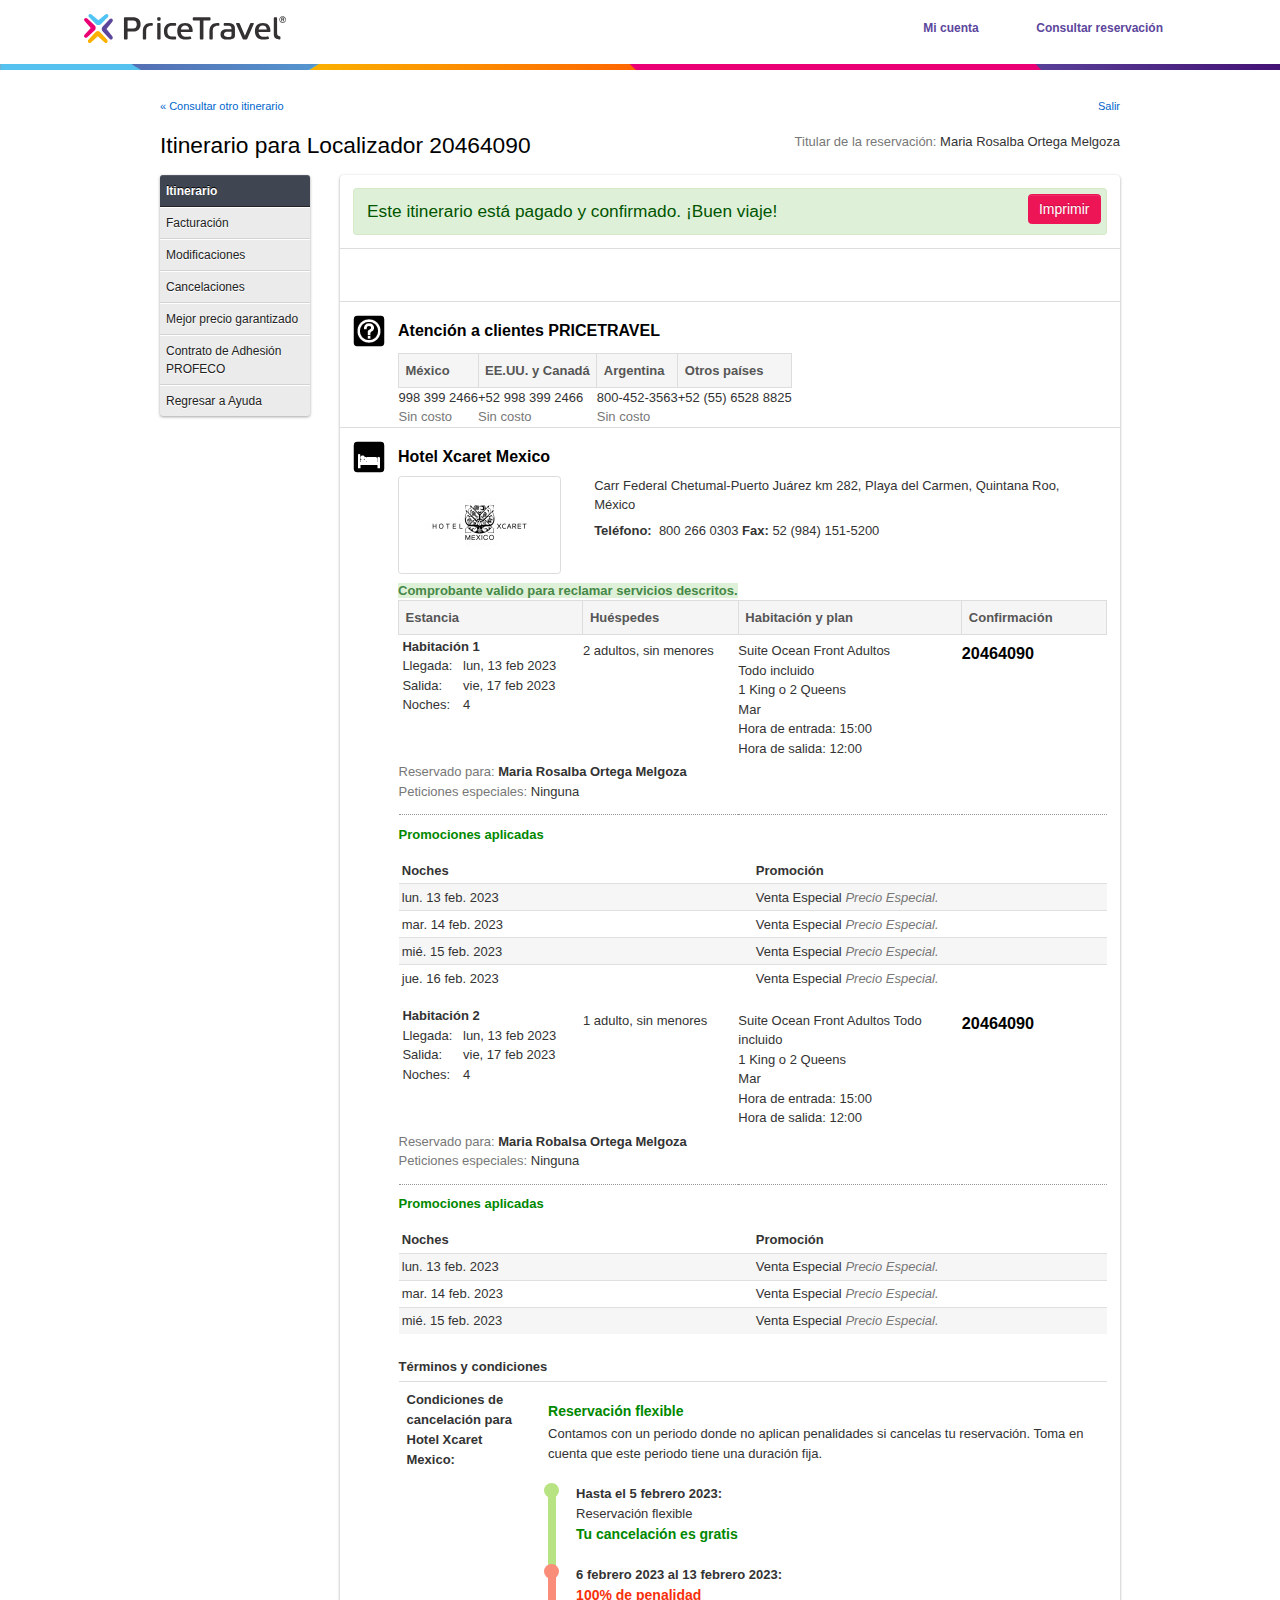
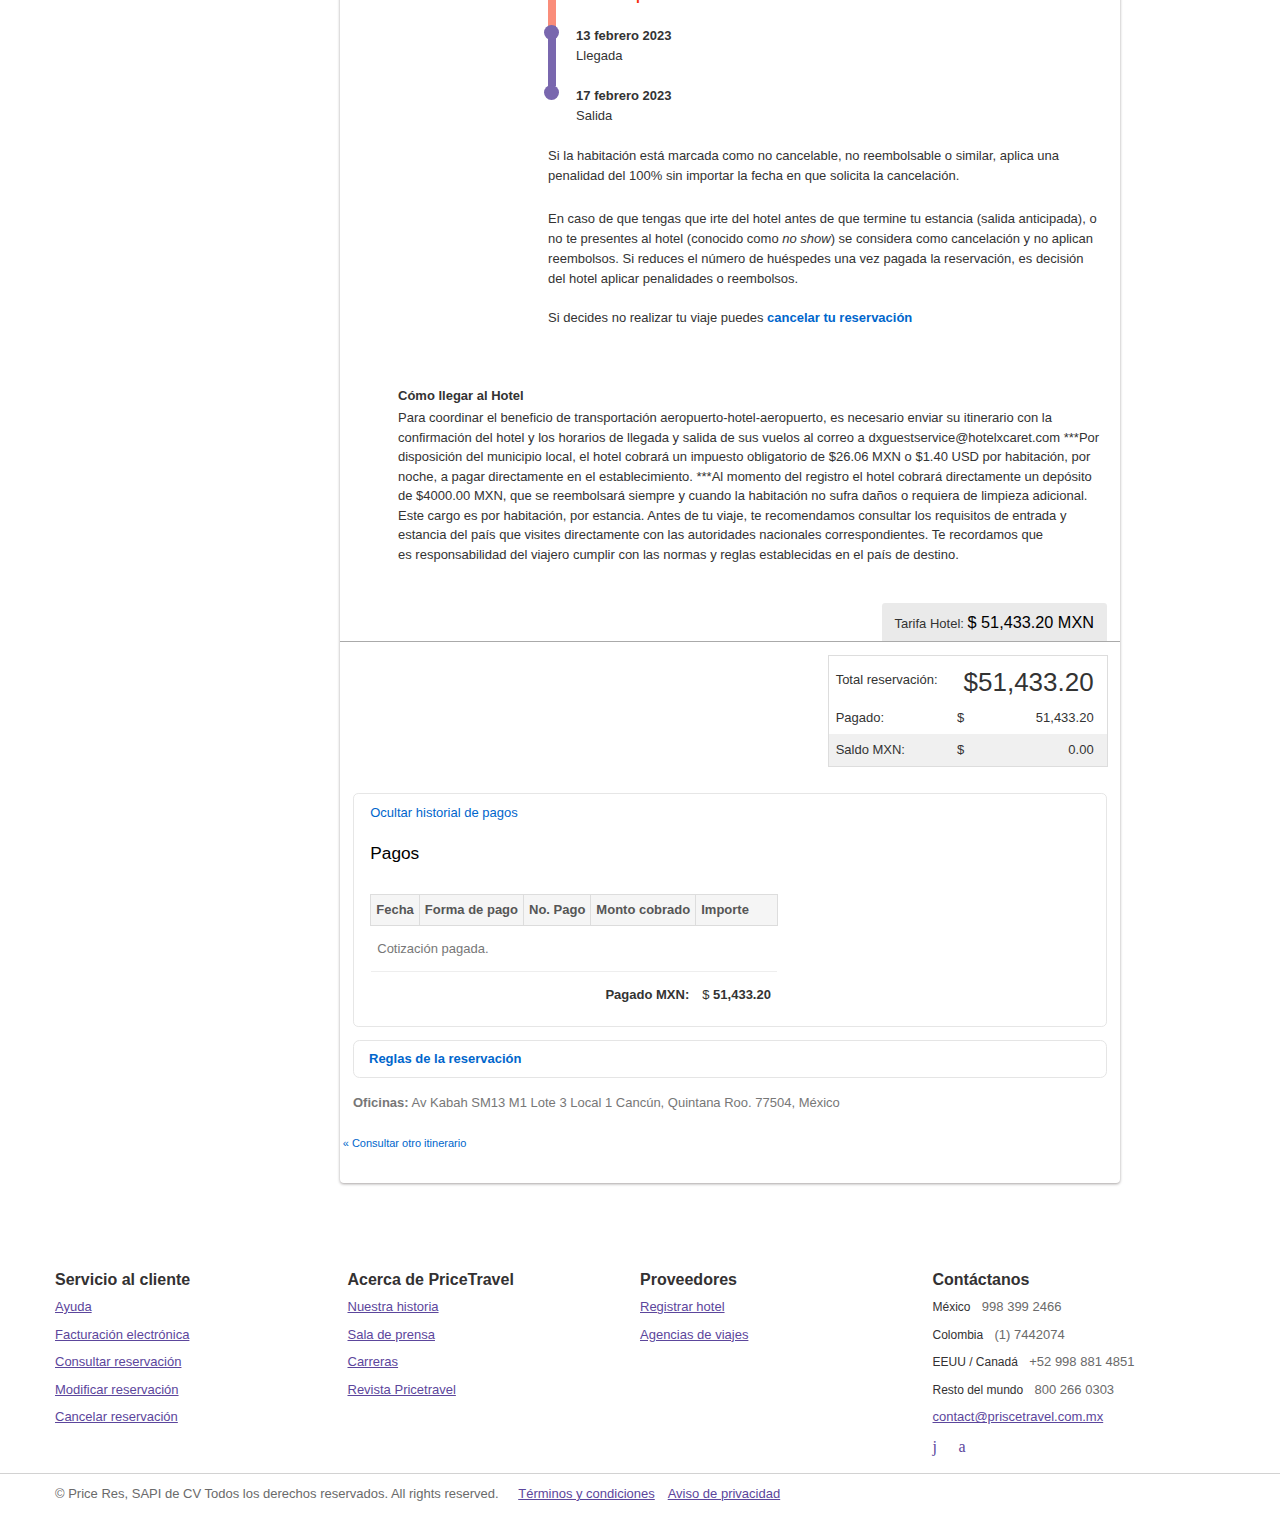
==== commit 411be8a0: "Add files via upload" ====
--- a/Itinerario para Localizador 20464090.html
+++ b/Itinerario para Localizador 20464090.html
@@ -274,25 +274,15 @@
 
 
    <div id="itinerary">
-       
-      
-      <div id="itineraryAlerts" class="group">
-         <div class="fr">
-            <input type="button" class="but mSprite" onclick="window.print(); return false;" name="printrec" value="Imprimir">
-         </div>
-         
-                         <div class="group">
-	                    <h3 class="nm info"> <img src="./Itinerario para Localizador 20464090_files/1px.gif" class="infoIcon mSprite">&nbsp;
-		                  Reserva ahora y paga después
-	                   </h3>  
-                     </div>
-                   
-         
-      </div>
-      
-
-     
-      <div class="printable">
+     <div id="itineraryAlerts" class="group">
+       <div class="fr">
+         <input type="button" class="but mSprite" onclick="window.print(); return false;" name="printrec" value="Imprimir" />
+       </div>
+       <div class="ok">
+         <h3 class="nm"> Este itinerario está pagado y confirmado. ¡Buen viaje!</h3>
+       </div>
+     </div>
+     <div class="printable">
          <h2>
             Itinerario de viaje</h2>
       </div>
@@ -300,65 +290,8 @@
       <table id="items" width="100%">
          
           <tbody><tr class="item">
-            <td class="itemImage">
-               <img src="./Itinerario para Localizador 20464090_files/quote.gif" alt="">
-            </td>
-            <td class="itemData">
-                <div class="group itemHdr">
-                  <h3>
-                     Instrucciones de pago
-                     
-                  </h3>
-               </div>
-               
-                    <div class="group" id="payQuote">
-                       
-                             <div class="stats fl">
-                                <h3>
-                                   Importe a pagar:</h3>
-                                <p>
-                                   $
-                                   51,433.20 MXN</p>
-                             </div>
-                          
-                       <div class="stats fl">
-                          <h3>
-                             Paga antes de:</h3>
-                          <p>
-                             sab, 4 jun 2022, 13:00 Hrs
-                             
-                          </p>
-                       </div>
-                    </div>
-                
-
-        <div class="well">
-            <h3>
-                <span class="ptw-icon-laptop large-icon"></span>
-                Pago en linea
-            </h3>
-            <div class="group">
-                <div class="fl">
-                  <form action="https://www.hotelxcaretmex.com/Orden%20de%20pago%20Localizador%20de%20tu%20reservaci%C3%B3n%2020464090.pdf" method="post" target="_blank">
-                     <input type="hidden" name="keyValidation" value="4641b553-25f6-4270-b93f-eb55c88f3812">
-                     <input type="hidden" name="masterLocatorId" value="20464090">
-                     <button type="submit" value="Pagar reservación" class="btn btn-primary btn-large no-print">Pagar reservación</button>
-                  </form>
-                </div>
-                <div class="fl">
-                    <h3>Aceptamos todas las tarjetas de crédito</h3>
-                        <h4>Paga hasta en 18 meses sin intereses </h4>
-                    <p class="no-print">
-                        <a id="paymentOptionsLink" href="https://www.pricetravel.com.mx/info/metodos-pagos" class="box ap_colorbox_simple cboxElement" style="text-decoration:none;">
-                            <img src="./Itinerario para Localizador 20464090_files/1px.gif" alt="" class="bank2 spriteBank" title="American Express"><img src="./Itinerario para Localizador 20464090_files/1px.gif" alt="" class="bank3 spriteBank" title="Banamex"><img src="./Itinerario para Localizador 20464090_files/1px.gif" alt="" class="bank4 spriteBank" title="Santander"><img src="./Itinerario para Localizador 20464090_files/1px.gif" alt="" class="bank5 spriteBank" title="HSBC"><img src="./Itinerario para Localizador 20464090_files/1px.gif" alt="" class="bank6 spriteBank" title="Banorte"><img src="./Itinerario para Localizador 20464090_files/1px.gif" alt="" class="bank7 spriteBank" title="Scotiabank Inverlat"><img src="./Itinerario para Localizador 20464090_files/1px.gif" alt="" class="bank8 spriteBank" title="Bancomer"><img src="./Itinerario para Localizador 20464090_files/1px.gif" alt="" class="bank9 spriteBank" title="IXE"><img src="./Itinerario para Localizador 20464090_files/1px.gif" alt="" class="bank10 spriteBank" title="Inbursa"><img src="./Itinerario para Localizador 20464090_files/1px.gif" alt="" class="bank11 spriteBank" title="Banco del Bajio">
-                            &nbsp;Detalles<img src="./Itinerario para Localizador 20464090_files/1px.gif" class="pointR mSprite">
-                        </a>
-                    </p>
-                </div>
-            </div>
-        </div>
-
-            </td>
+            <td class="itemImage">&nbsp;</td>
+            <td class="itemData">&nbsp;</td>
          </tr> 
 
                   
@@ -406,14 +339,12 @@
    <div class="provData">
       <ul>
          <li>Carr Federal Chetumal-Puerto Juárez km 282, Playa del Carmen, Quintana Roo, México</li>
-         <li><b>Teléfono:&nbsp;</b> 52 (998) 881-9836
-         <b>Fax:&nbsp;</b>52 (984) 871-5200</li>
+         <li><b>Teléfono:&nbsp;</b> 800 266 0303
+         <b>Fax:&nbsp;</b>52 (984) 151-5200</li>
       </ul>
    </div>
 </div>
-
-<b class="red">Comprobante no válido para reclamar el servicio descrito</b>
-
+<b class="alert-success">Comprobante valido para reclamar servicios descritos.</b>
 <table class="itemDesc">
    <tbody><tr class="title">
       <th>Estancia</th>
@@ -632,7 +563,7 @@
                   </td>
                   <td class="lastcol right">
                       
-                        <span class="fl">$</span>0.00
+                        <span class="fl">$</span>51,433.20
                       
                   </td>
                </tr>
@@ -642,7 +573,7 @@
                      Saldo&nbsp;MXN:
                   </td>
                   <td class="lastcol right">
-                     <span class="fl">$</span>51,433.20
+                     <span class="fl">$</span>0.00
                   </td>
                </tr>
             </tbody></table>
@@ -658,7 +589,9 @@
          <div id="historyHidden" class="nojavascript" style="display: block;">
             
                <h3>Pagos</h3>
-                   <table class="list" cellspacing="0" cellpadding="0" width="100%"><tbody><tr class="nb"><td colspan="5"><h3></h3></td></tr><tr class="title"><th>Fecha</th><th>Forma de pago</th><th>No. Pago</th><th>Monto cobrado</th><th>Importe</th></tr><tr><td colspan="5" class="ct"> <span class="light">Cotización en espera de pago.</span></td></tr><tr class="tt"><td colspan="4" class="right"><strong>Pagado MXN:</strong></td><td class="right"><span class="floatleft">$</span> <strong>0.00</strong></td></tr></tbody></table>
+                   <table class="list" cellspacing="0" cellpadding="0" width="100%"><tbody><tr class="nb"><td colspan="5"><h3></h3></td></tr><tr class="title"><th>Fecha</th><th>Forma de pago</th><th>No. Pago</th><th>Monto cobrado</th><th>Importe</th></tr><tr>
+                     <td colspan="5" class="ct"> <span class="light">Cotización pagada.</span></td></tr><tr class="tt"><td colspan="4" class="right"><strong>Pagado MXN:</strong></td>
+                   <td class="right"><span class="floatleft">$</span> <strong>51,433.20</strong></td></tr></tbody></table>
             
          </div>
       </div>
